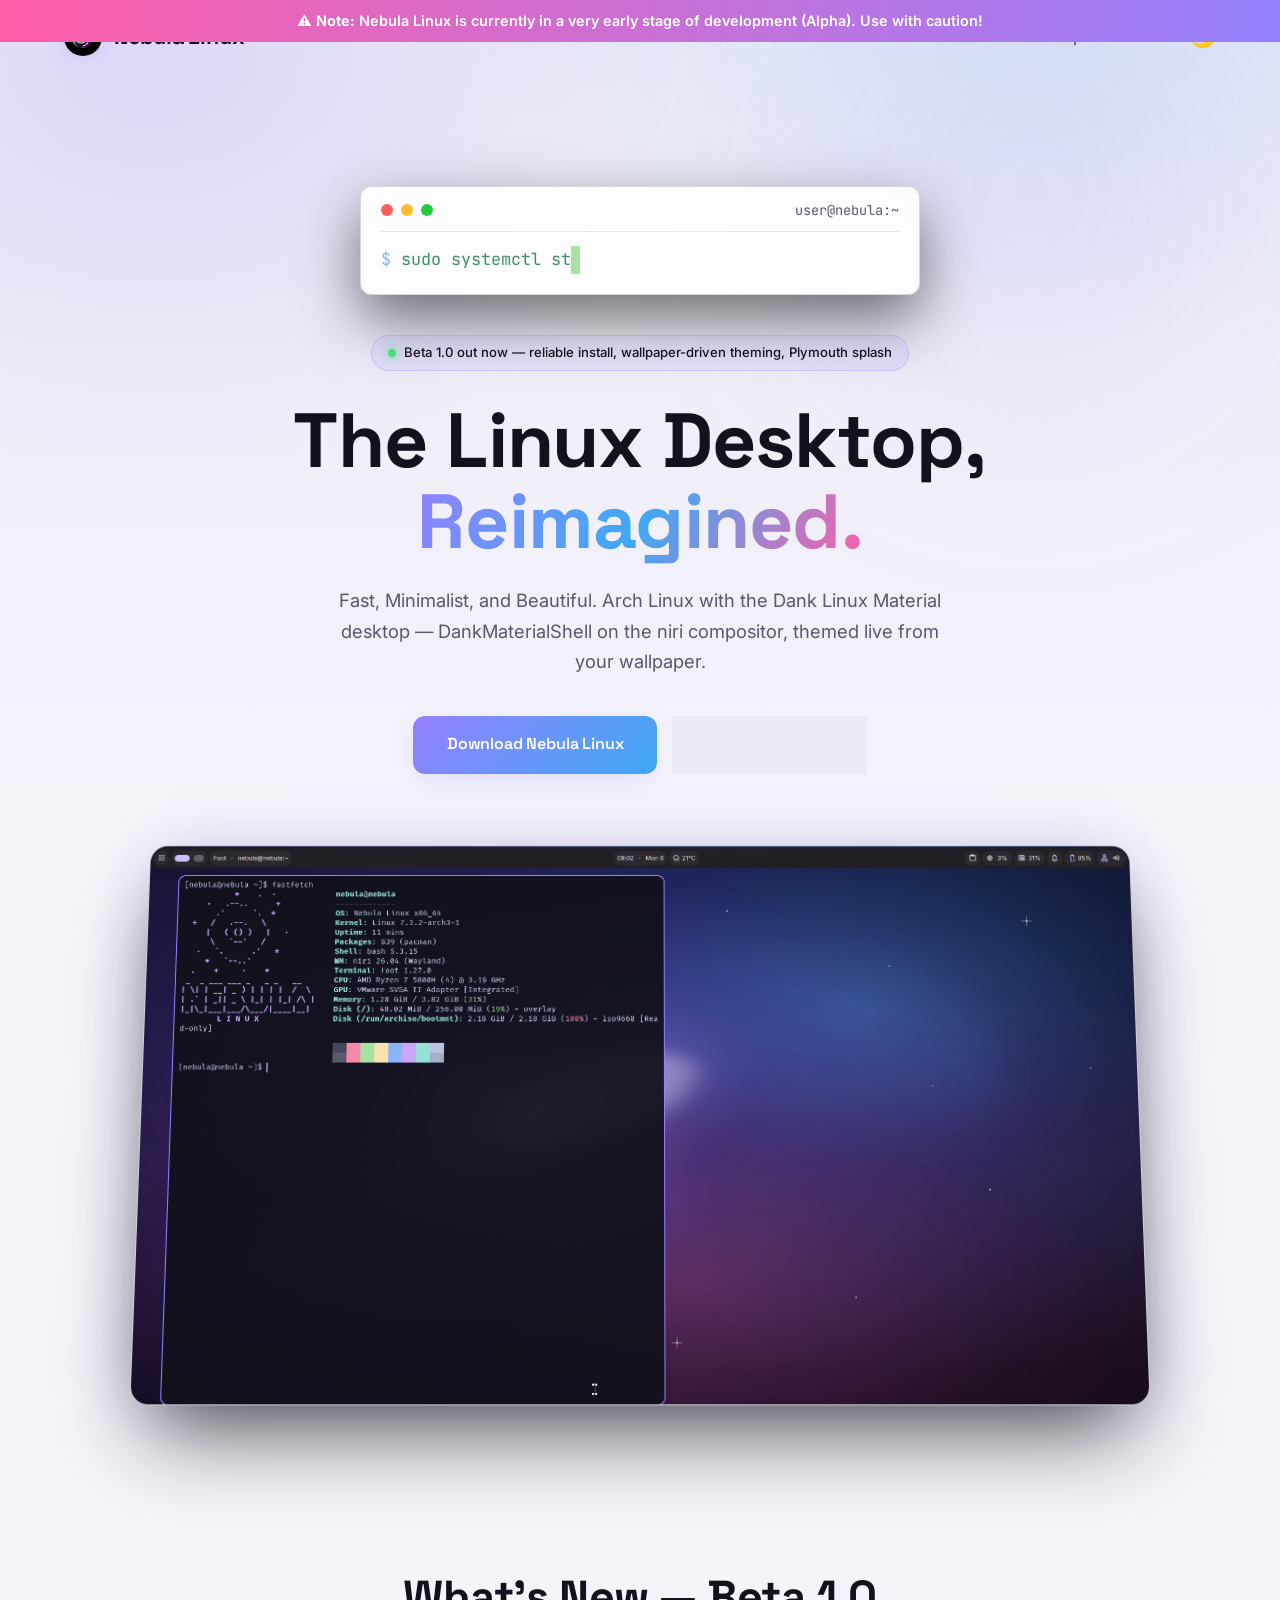
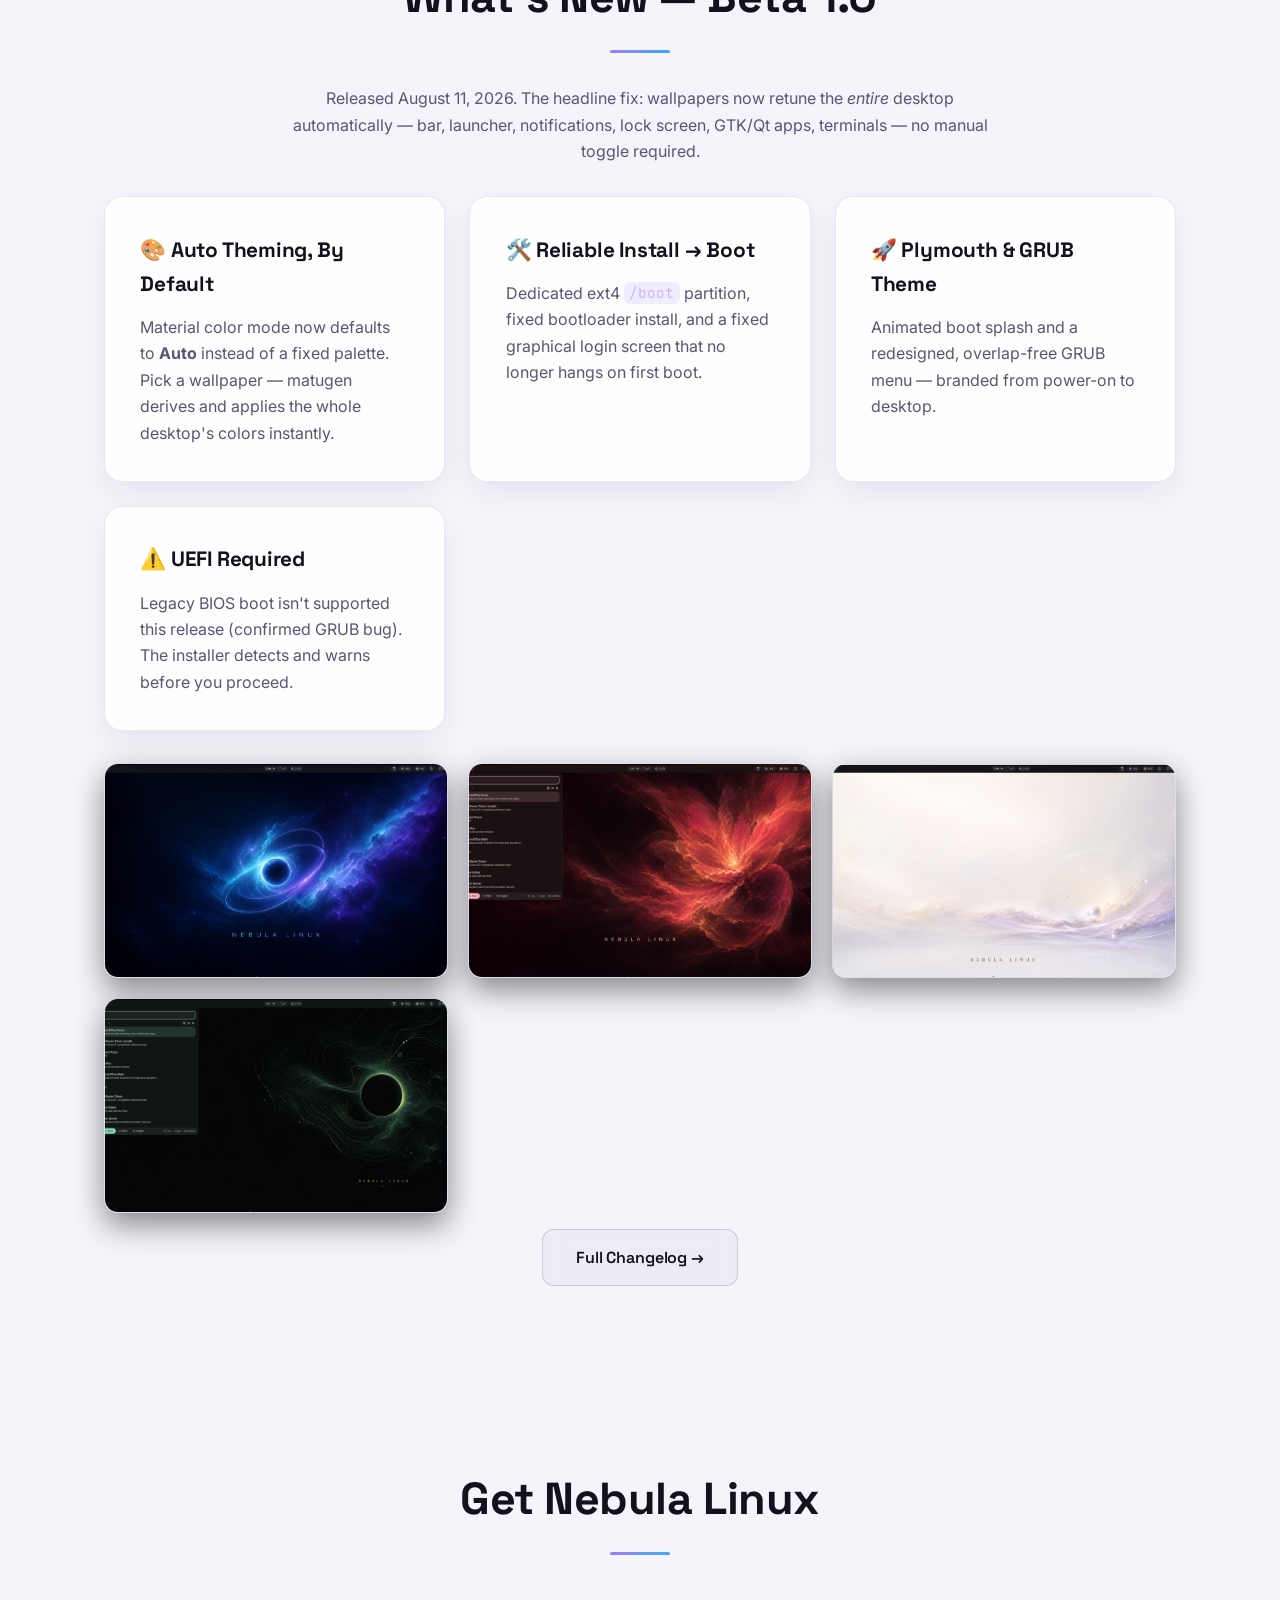
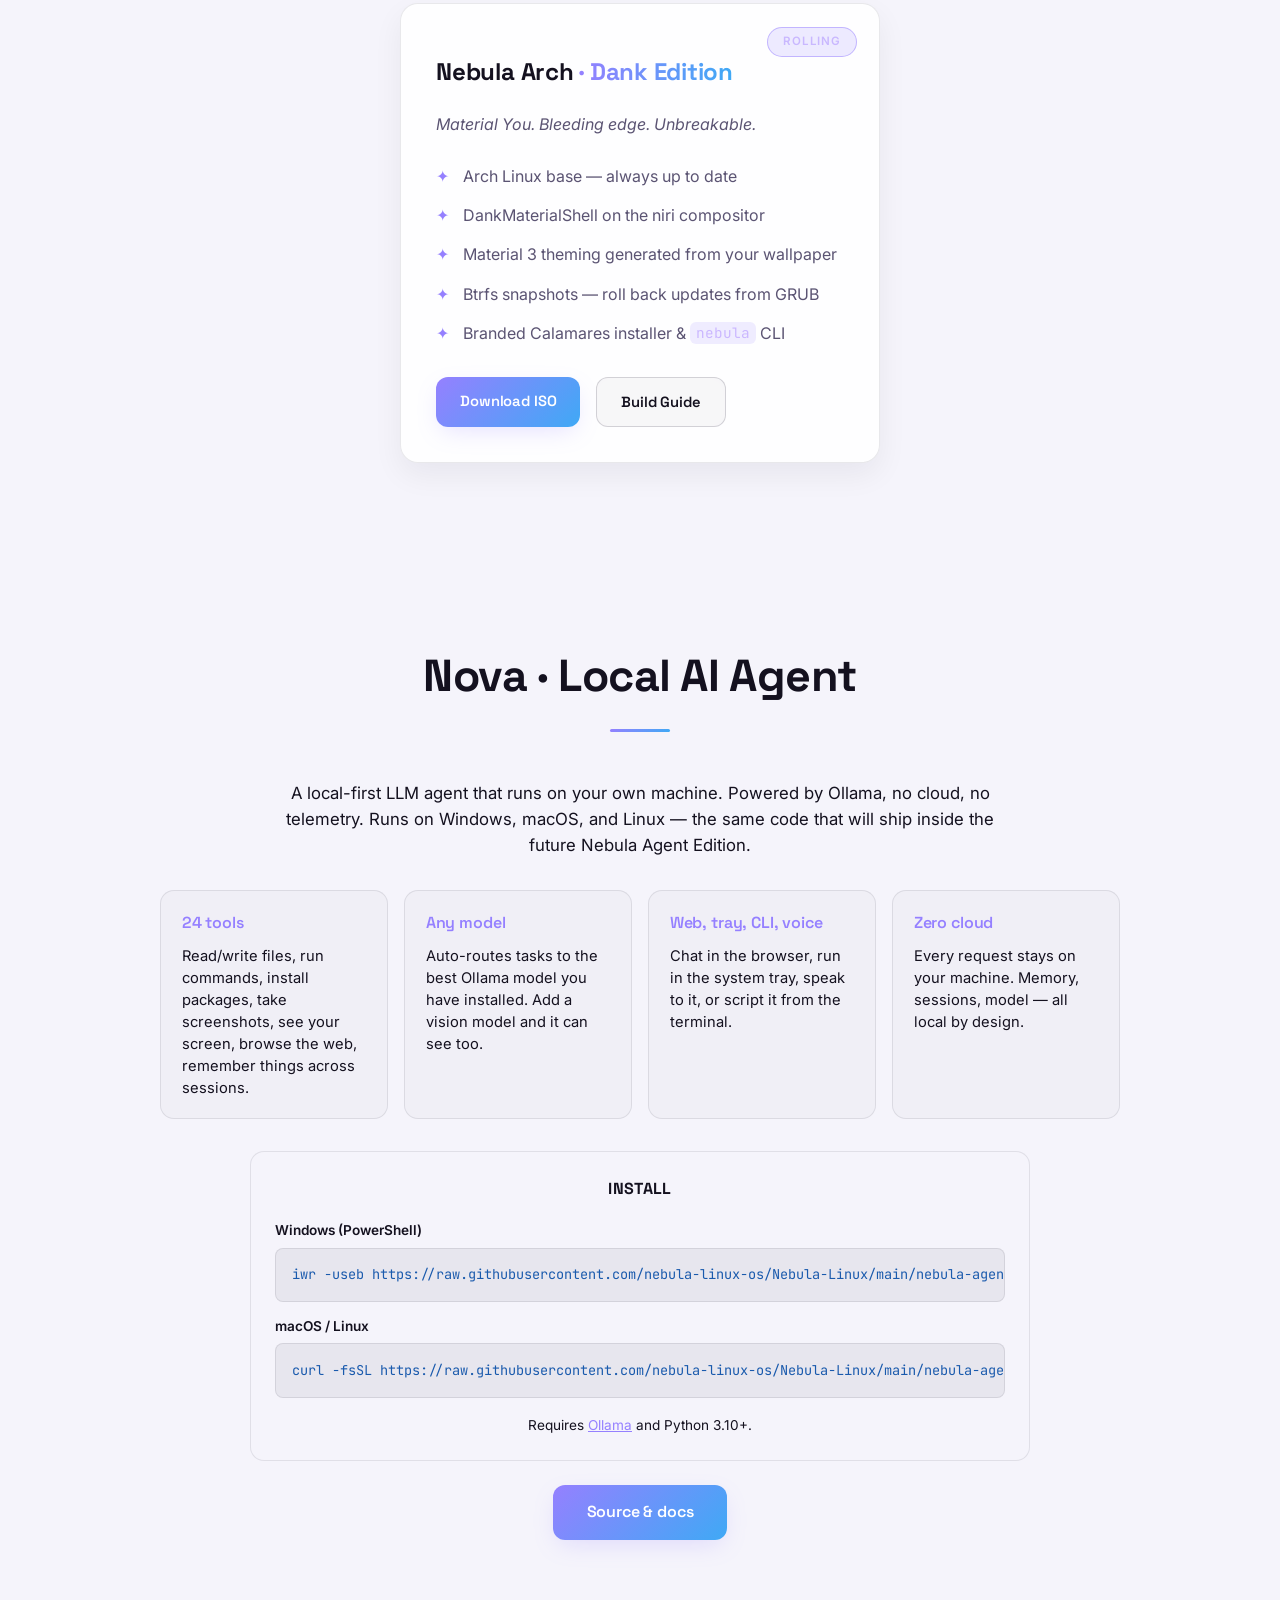
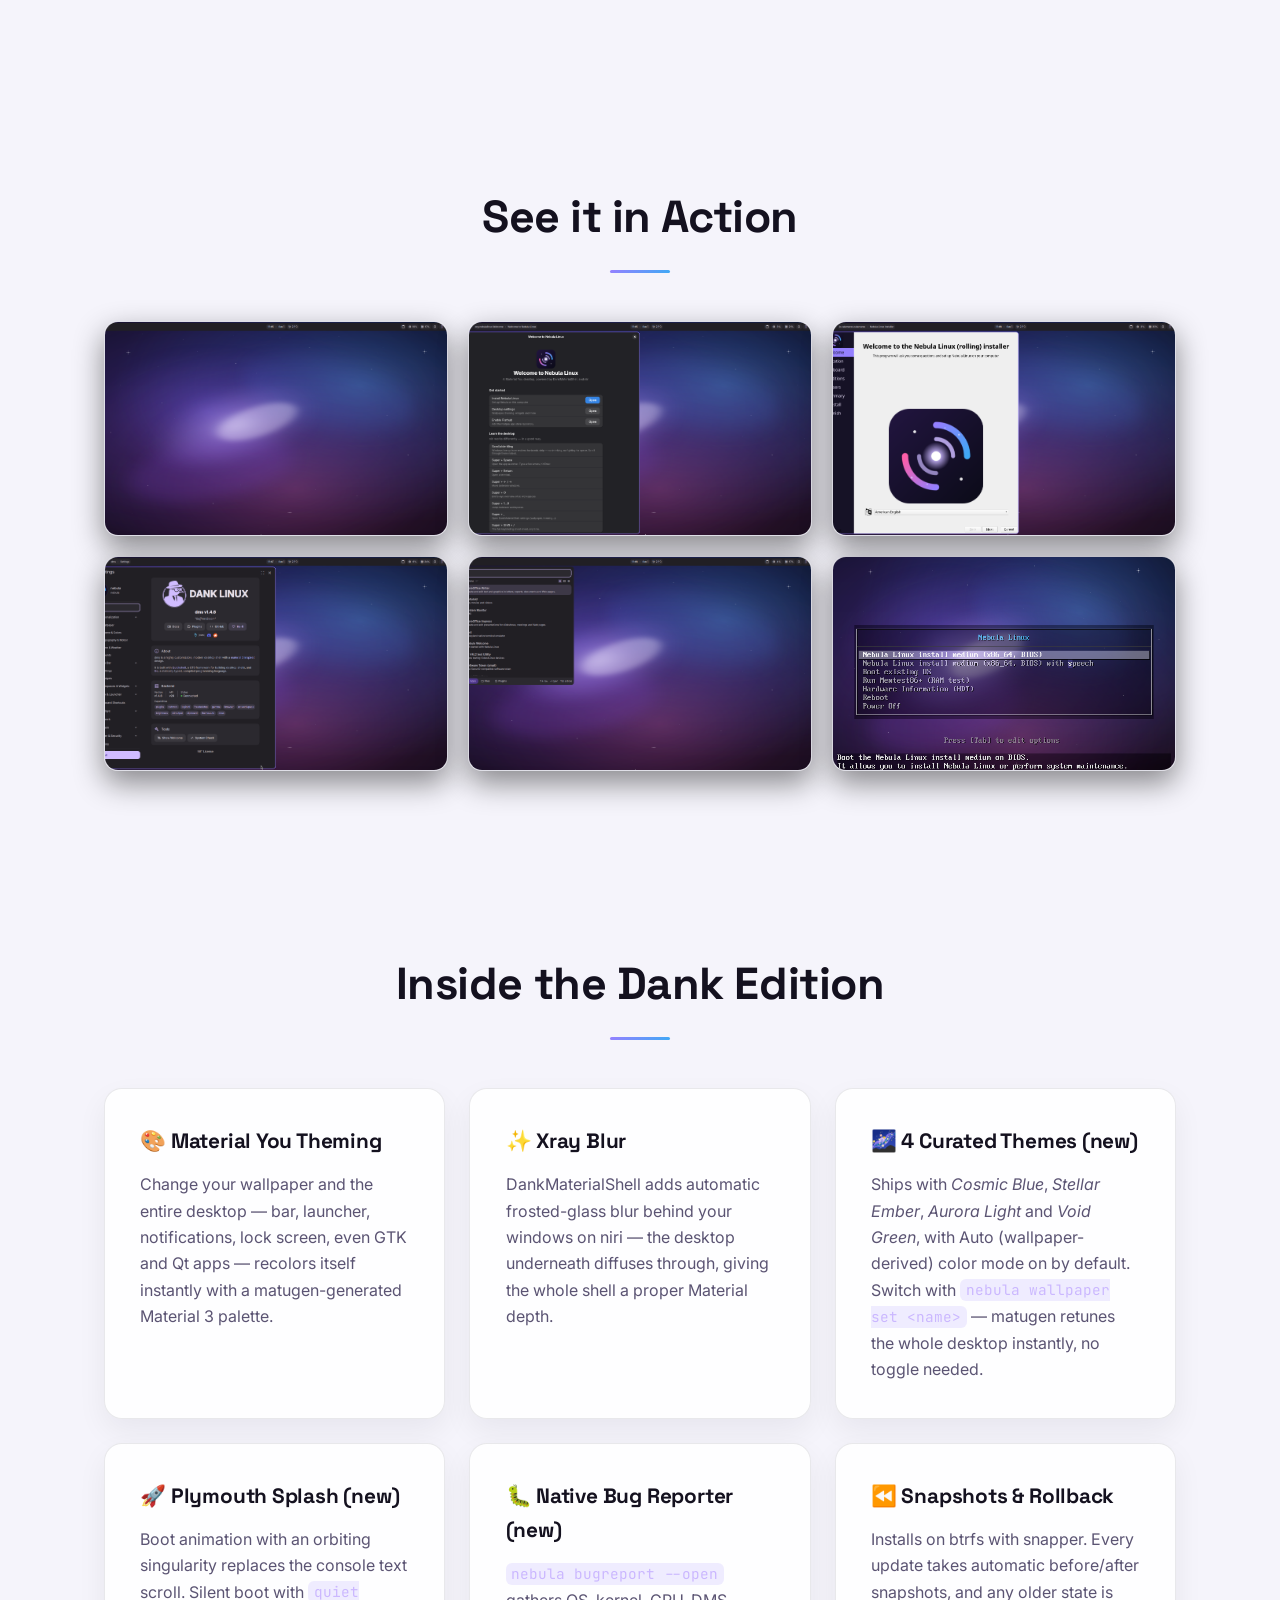
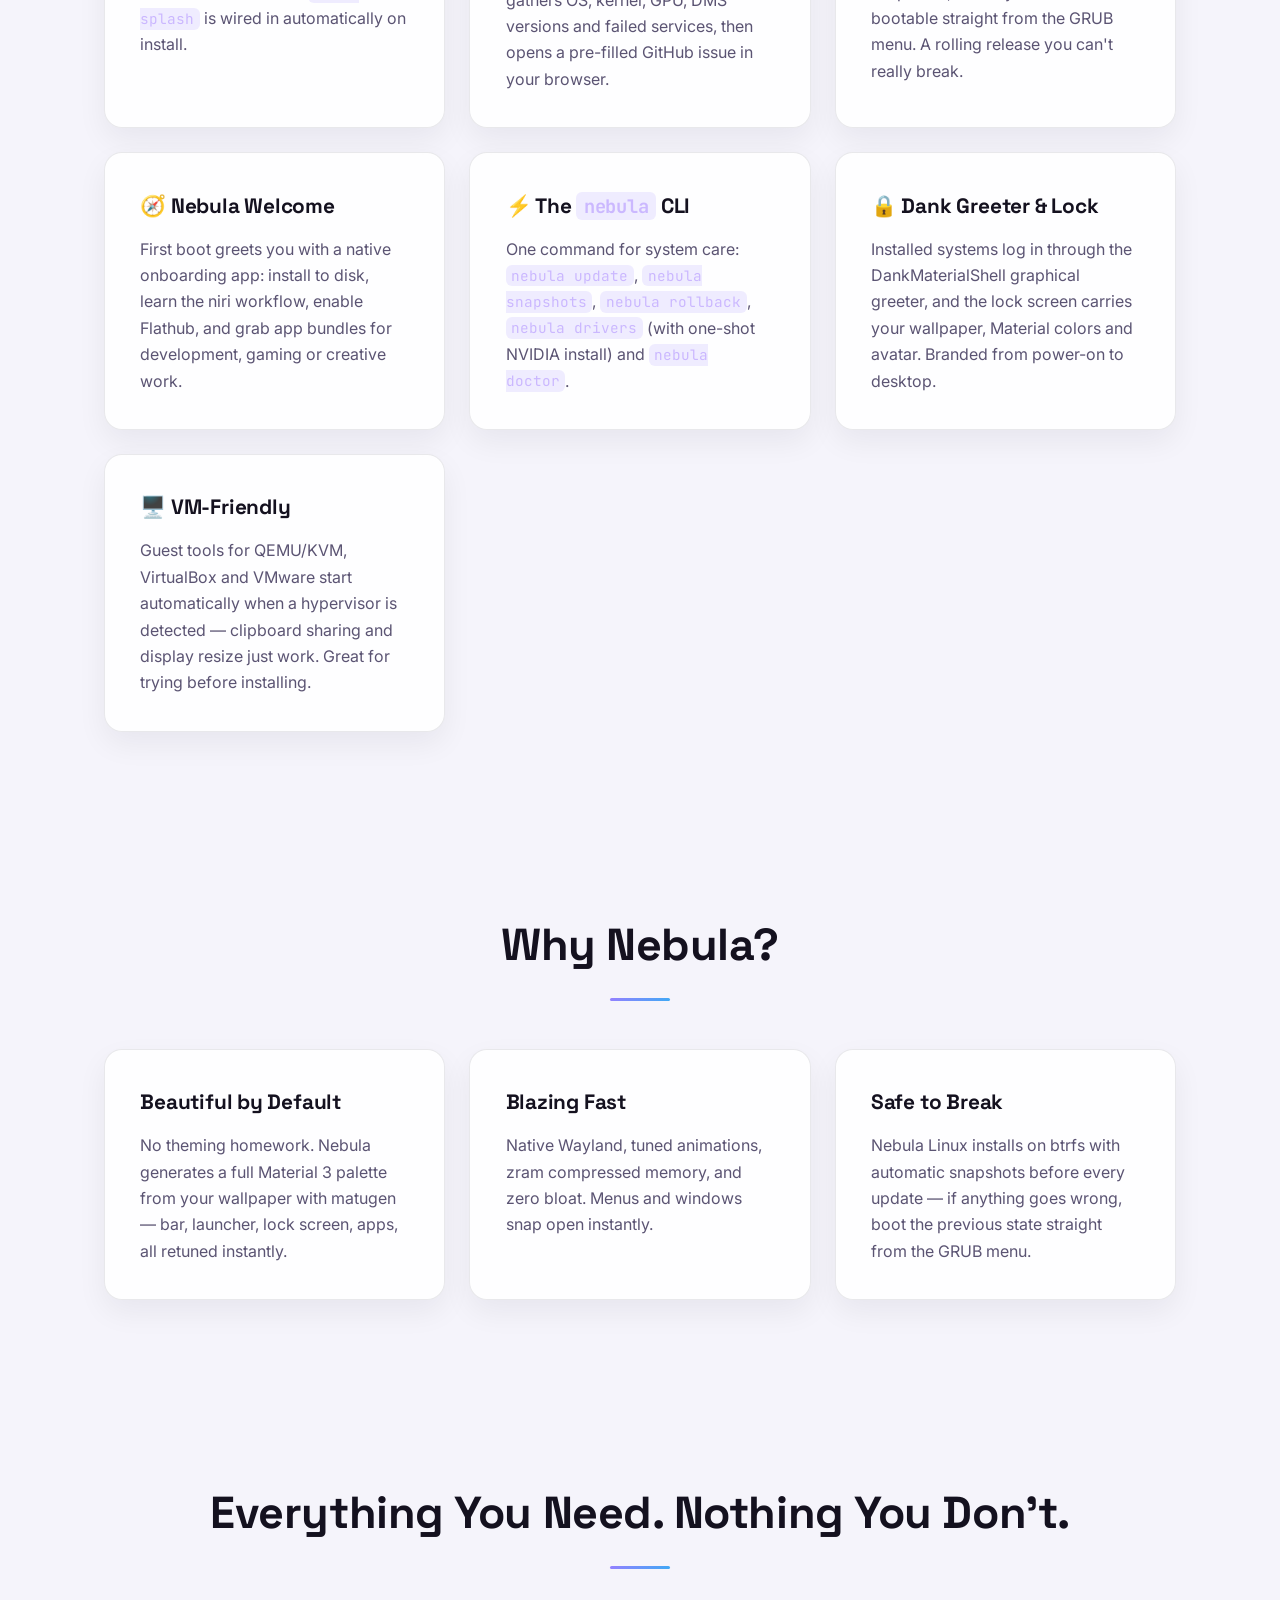
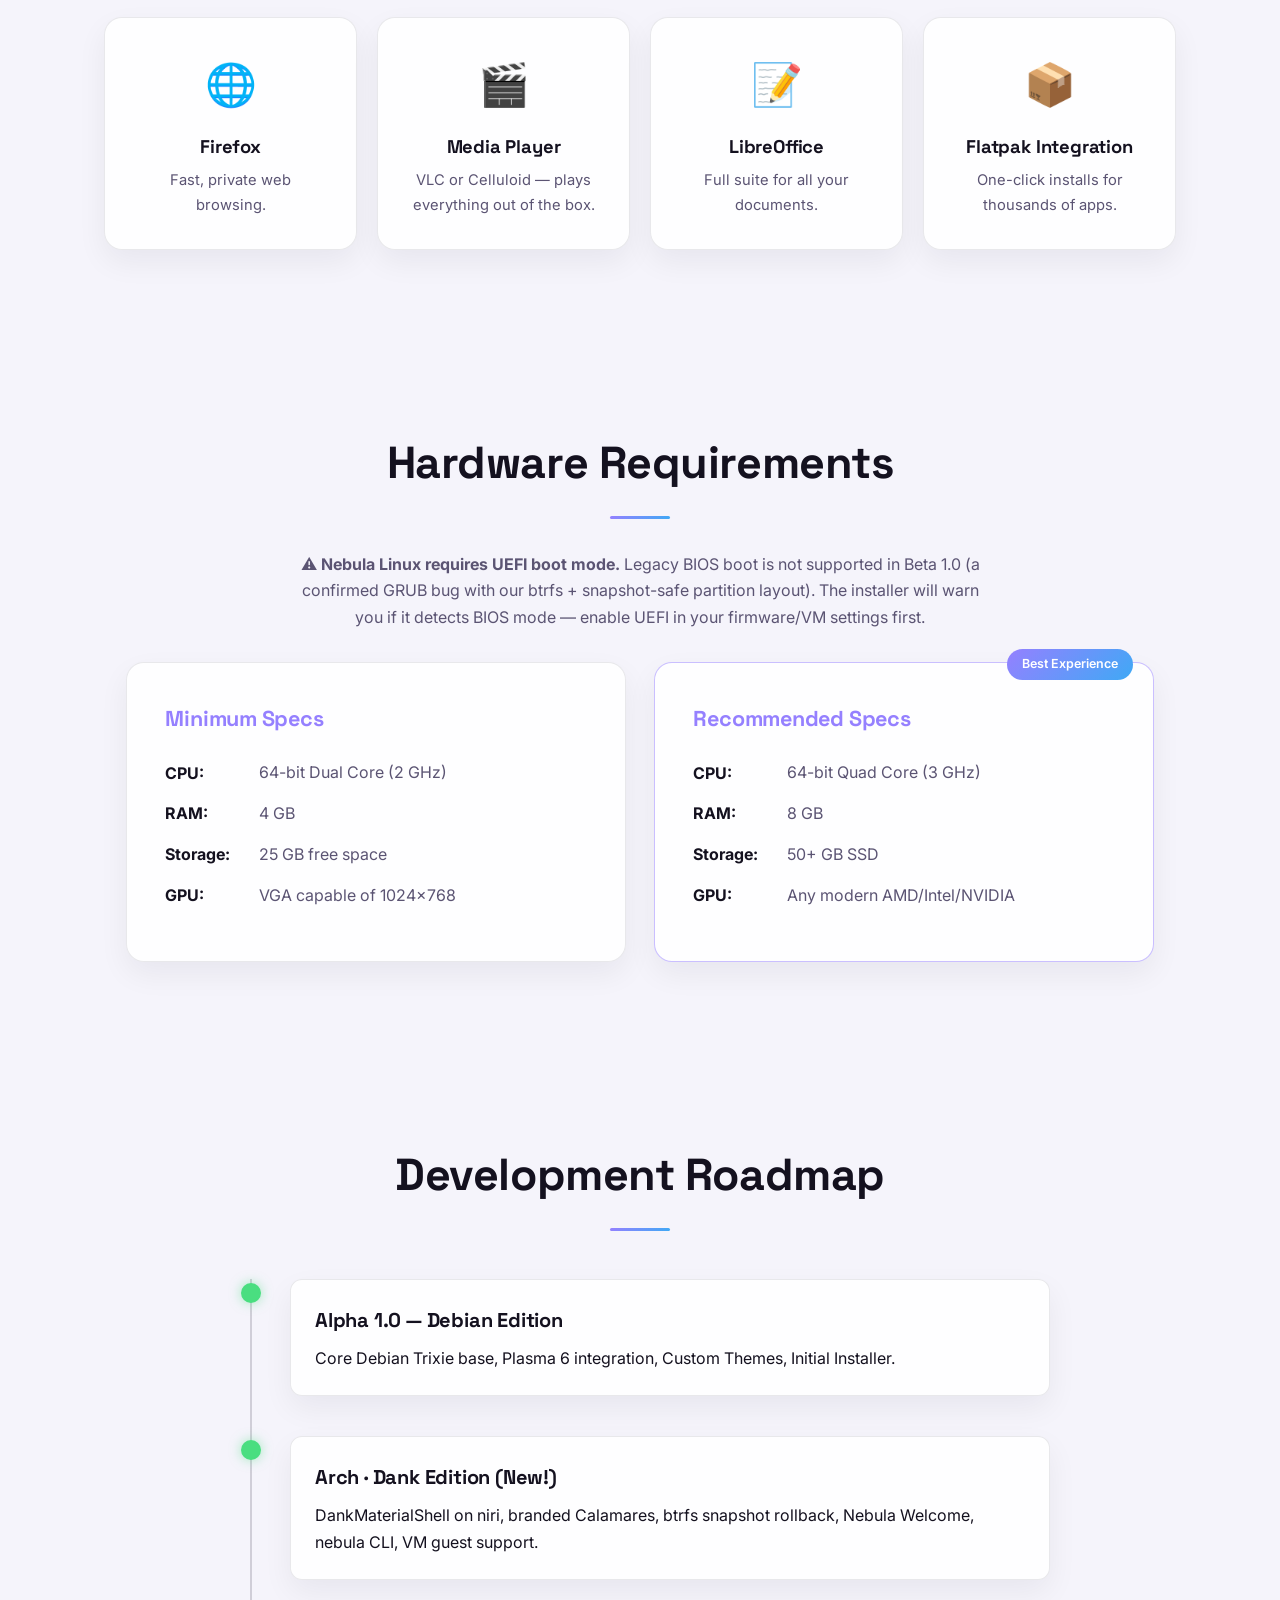
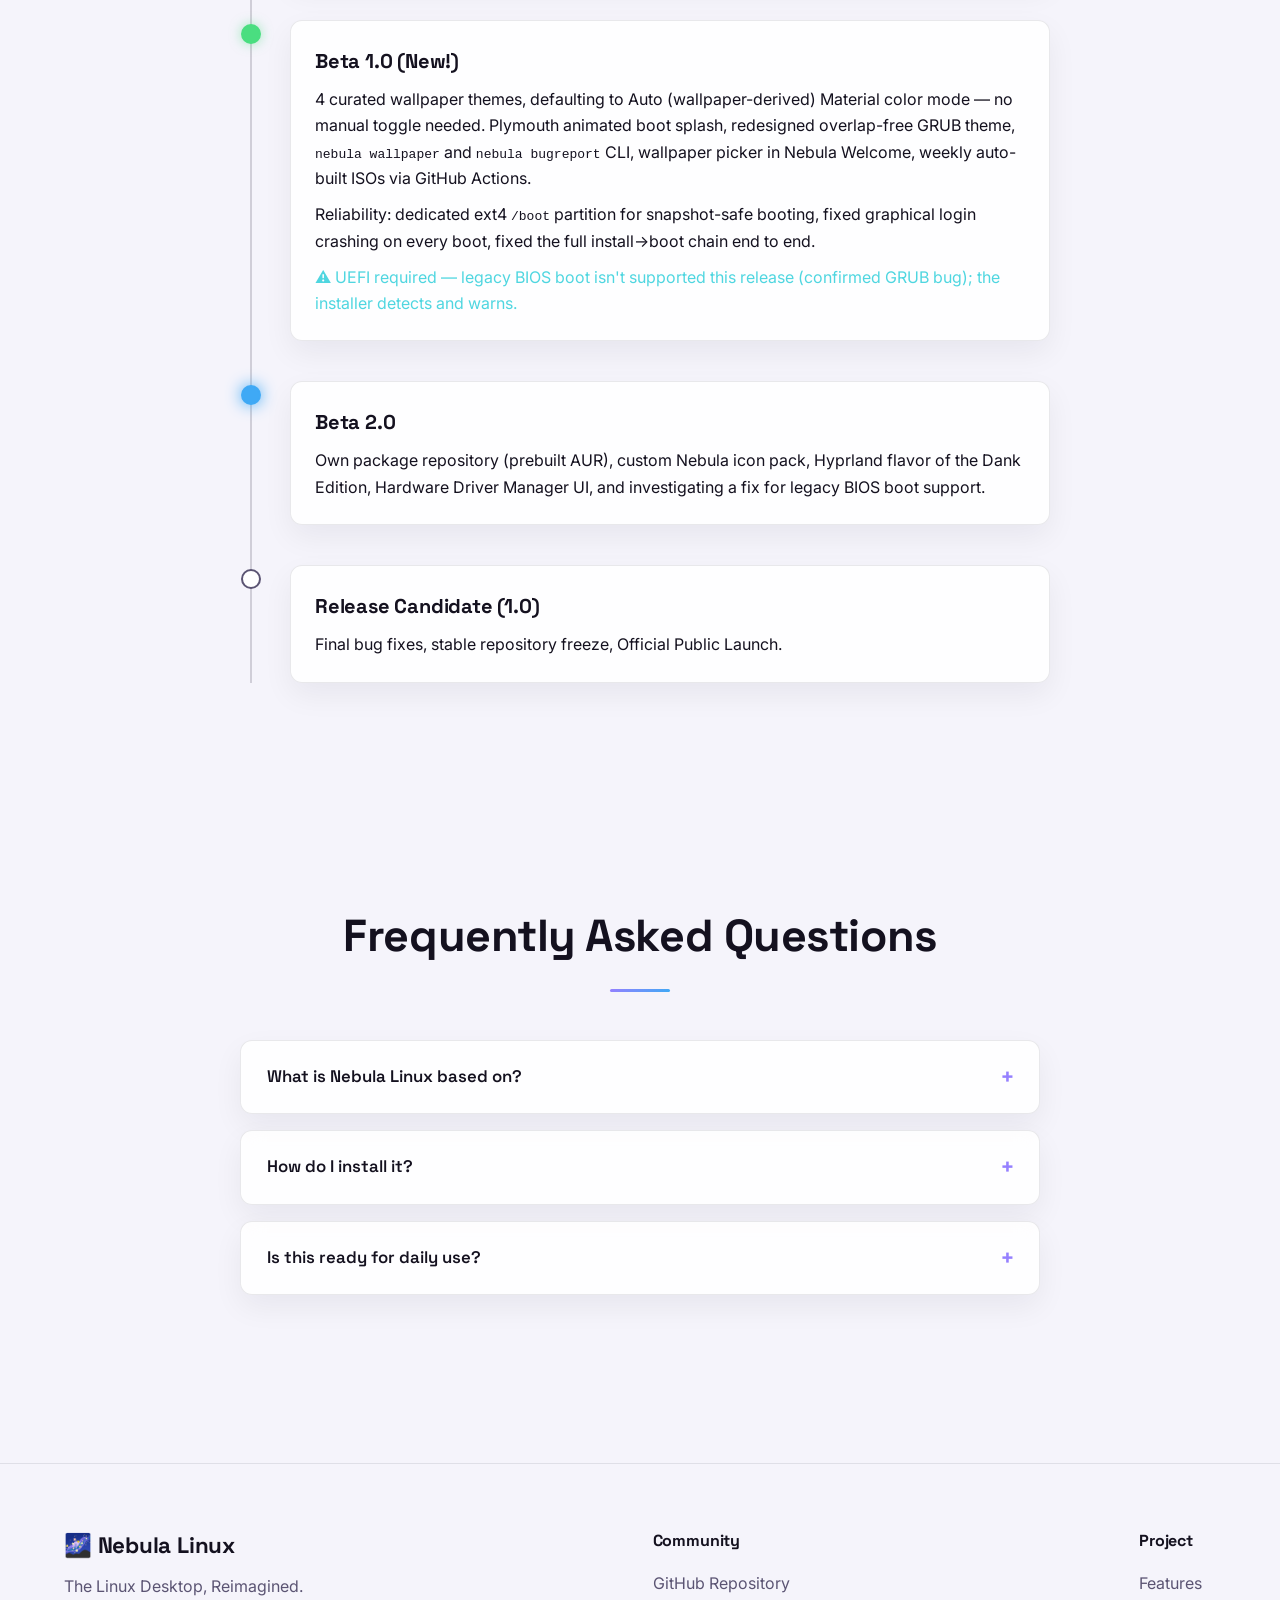
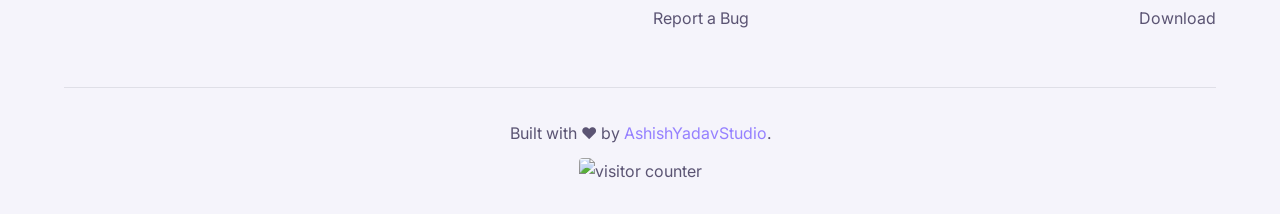
==== docs/index.html @ 406b5580 "Website: add Nova AI section with one-line install commands New #nova section on the homepage betwee" ====
<!DOCTYPE html>
<html lang="en">
<head>
    <meta charset="UTF-8">
    <meta name="viewport" content="width=device-width, initial-scale=1.0">
    <!-- Google tag (gtag.js) -->
    <script async src="https://www.googletagmanager.com/gtag/js?id=G-D0PYKB84EZ"></script>
    <script>
      window.dataLayer = window.dataLayer || [];
      function gtag(){dataLayer.push(arguments);}
      gtag('js', new Date());
      gtag('config', 'G-D0PYKB84EZ');
    </script>
    <title>Nebula Linux</title>
    <meta name="description" content="Fast, Minimalist, and Beautiful. An Arch Linux distribution with the Dank Linux desktop — DankMaterialShell on the niri compositor, Material You theming generated from your wallpaper.">
    <link rel="stylesheet" href="style.css">
    <link rel="preconnect" href="https://fonts.googleapis.com">
    <link rel="preconnect" href="https://fonts.gstatic.com" crossorigin>
    <link href="https://fonts.googleapis.com/css2?family=Space+Grotesk:wght@400;500;600;700&family=Inter:wght@300;400;500;600&family=JetBrains+Mono:wght@400;600&family=Outfit:wght@300;400;600;800&display=swap" rel="stylesheet">
    <script src="script.js" defer></script>
</head>
<body class="light-mode">
    <div class="alpha-warning">
        ⚠️ <strong>Note:</strong> Nebula Linux is currently in a very early stage of development (Alpha). Use with caution!
    </div>
    <div class="background-wrapper">
        <div class="gradient-sphere"></div>
    </div>

    <nav>
        <div class="logo">
            <img src="assets/splash.png" alt="Nebula Logo" id="nav-logo">
            <span>Nebula Linux</span>
        </div>
        <div class="links">
            <a href="#download">Download</a>
            <a href="#nova">Nova AI</a>
            <a href="#features">Features</a>
            <a href="docs.html">Docs</a>
            <a href="roadmap.html">Roadmap</a>
            <a href="https://github.com/nebula-linux-os/Nebula-Linux" target="_blank">GitHub</a>
            <button id="theme-toggle" class="theme-btn">☀️</button>
        </div>
    </nav>

    <header>
        <div class="hero-content">
            <div class="terminal-container fade-in-up">
                <div class="terminal-header">
                    <span class="dot red"></span>
                    <span class="dot yellow"></span>
                    <span class="dot green"></span>
                    <span class="terminal-title">user@nebula:~</span>
                </div>
                <div class="terminal-body">
                    <span class="prompt">$ </span><span class="typed-text"></span><span class="cursor">&nbsp;</span>
                </div>
            </div>
            <div class="hero-badge fade-in-up"><span class="dot-live"></span> Beta 1.0 out now — reliable install, wallpaper-driven theming, Plymouth splash</div>
            <h1 class="fade-in-up delay-1">The Linux Desktop,<br><span class="gradient-text">Reimagined.</span></h1>
            <p class="fade-in-up delay-1">Fast, Minimalist, and Beautiful. Arch Linux with the Dank Linux Material desktop — DankMaterialShell on the niri compositor, themed live from your wallpaper.</p>
            <div class="cta-buttons fade-in-up delay-2">
                <a href="#download" class="btn-primary" id="download-btn">Download Nebula Linux</a>
                <a href="#features" class="btn-secondary">Explore Features</a>
            </div>
        </div>
        <div class="hero-image fade-in-up delay-3">
            <img src="assets/arch-fastfetch.png" alt="Nebula Linux — fastfetch showing the Arch base on the niri compositor" class="glass-img">
        </div>
    </header>

    <section id="whats-new" class="features-section">
        <h2 class="section-title">What's New — Beta 1.0</h2>
        <p style="text-align:center; max-width: 720px; margin: -1rem auto 2rem; color: var(--text-secondary);">
            Released August 11, 2026. The headline fix: wallpapers now retune the
            <em>entire</em> desktop automatically — bar, launcher, notifications, lock
            screen, GTK/Qt apps, terminals — no manual toggle required.
        </p>
        <div class="grid">
            <div class="card hover-effect">
                <h3>🎨 Auto Theming, By Default</h3>
                <p>Material color mode now defaults to <strong>Auto</strong> instead of a fixed palette. Pick a wallpaper — matugen derives and applies the whole desktop's colors instantly.</p>
            </div>
            <div class="card hover-effect">
                <h3>🛠️ Reliable Install → Boot</h3>
                <p>Dedicated ext4 <code>/boot</code> partition, fixed bootloader install, and a fixed graphical login screen that no longer hangs on first boot.</p>
            </div>
            <div class="card hover-effect">
                <h3>🚀 Plymouth &amp; GRUB Theme</h3>
                <p>Animated boot splash and a redesigned, overlap-free GRUB menu — branded from power-on to desktop.</p>
            </div>
            <div class="card hover-effect">
                <h3>⚠️ UEFI Required</h3>
                <p>Legacy BIOS boot isn't supported this release (confirmed GRUB bug). The installer detects and warns before you proceed.</p>
            </div>
        </div>
        <div class="gallery-grid" style="margin-top: 2rem;">
            <img src="assets/theme-cosmic-blue.png" alt="Nebula Linux desktop themed with Cosmic Blue wallpaper — deep blue Material colors throughout the bar and UI" class="gallery-img">
            <img src="assets/theme-stellar-ember.png" alt="Nebula Linux desktop themed with Stellar Ember wallpaper — warm red/pink Material colors, app launcher open" class="gallery-img">
            <img src="assets/theme-aurora-light.png" alt="Nebula Linux desktop themed with Aurora Light wallpaper — light Material color scheme" class="gallery-img">
            <img src="assets/theme-void-green.png" alt="Nebula Linux desktop themed with Void Green wallpaper — green Material colors, app launcher open" class="gallery-img">
        </div>
        <p style="text-align:center; margin-top: 1rem;">
            <a href="roadmap.html" class="btn-secondary">Full Changelog →</a>
        </p>
    </section>

    <section id="download" class="features-section">
        <h2 class="section-title">Get Nebula Linux</h2>
        <div class="editions-grid" style="max-width: 480px;">
            <div class="card hover-effect edition-card">
                <span class="edition-badge badge-rolling">Rolling</span>
                <h3>Nebula Arch <span class="dank-accent">· Dank Edition</span></h3>
                <p class="edition-tagline">Material You. Bleeding edge. Unbreakable.</p>
                <ul class="edition-list">
                    <li>Arch Linux base — always up to date</li>
                    <li>DankMaterialShell on the niri compositor</li>
                    <li>Material 3 theming generated from your wallpaper</li>
                    <li>Btrfs snapshots — roll back updates from GRUB</li>
                    <li>Branded Calamares installer &amp; <code>nebula</code> CLI</li>
                </ul>
                <div class="cta-buttons">
                    <a href="https://sourceforge.net/projects/nebula-linux-arch-edition-niri/files/nebula-linux-2026.08.11-x86_64.iso/download" class="btn-primary" target="_blank">Download ISO</a>
                    <a href="https://github.com/nebula-linux-os/Nebula-Linux/tree/main#building-the-iso" class="btn-secondary" target="_blank">Build Guide</a>
                </div>
            </div>
        </div>
    </section>

    <section id="nova" class="features-section">
        <h2 class="section-title">Nova · Local AI Agent</h2>
        <p class="section-lead">A local-first LLM agent that runs on your own machine. Powered by Ollama, no cloud, no telemetry. Runs on Windows, macOS, and Linux — the same code that will ship inside the future Nebula Agent Edition.</p>
        <div class="nova-grid">
            <div class="nova-feature">
                <h4>24 tools</h4>
                <p>Read/write files, run commands, install packages, take screenshots, see your screen, browse the web, remember things across sessions.</p>
            </div>
            <div class="nova-feature">
                <h4>Any model</h4>
                <p>Auto-routes tasks to the best Ollama model you have installed. Add a vision model and it can see too.</p>
            </div>
            <div class="nova-feature">
                <h4>Web, tray, CLI, voice</h4>
                <p>Chat in the browser, run in the system tray, speak to it, or script it from the terminal.</p>
            </div>
            <div class="nova-feature">
                <h4>Zero cloud</h4>
                <p>Every request stays on your machine. Memory, sessions, model — all local by design.</p>
            </div>
        </div>
        <div class="install-block">
            <h4>Install</h4>
            <p class="install-label">Windows (PowerShell)</p>
            <pre class="install-cmd"><code>iwr -useb https://raw.githubusercontent.com/nebula-linux-os/Nebula-Linux/main/nebula-agent/install.ps1 | iex</code></pre>
            <p class="install-label">macOS / Linux</p>
            <pre class="install-cmd"><code>curl -fsSL https://raw.githubusercontent.com/nebula-linux-os/Nebula-Linux/main/nebula-agent/install.sh | sh</code></pre>
            <p class="install-note">Requires <a href="https://ollama.com/download" target="_blank">Ollama</a> and Python 3.10+.</p>
        </div>
        <div class="cta-buttons" style="justify-content: center; margin-top: 24px;">
            <a href="https://github.com/nebula-linux-os/Nebula-Linux/tree/main/nebula-agent" class="btn-primary" target="_blank">Source &amp; docs</a>
        </div>
    </section>

    <section id="gallery-arch" class="features-section">
        <h2 class="section-title">See it in Action</h2>
        <div class="gallery-grid">
            <img src="assets/arch-desktop.png" alt="Nebula Arch desktop with DankMaterialShell" class="gallery-img">
            <img src="assets/arch-welcome.png" alt="Nebula Welcome onboarding app" class="gallery-img">
            <img src="assets/arch-installer.png" alt="Branded Calamares installer" class="gallery-img">
            <img src="assets/arch-settings.png" alt="DankMaterialShell settings" class="gallery-img">
            <img src="assets/arch-desktop-1.png" alt="Apps on the scrollable-tiling desktop" class="gallery-img">
            <img src="assets/arch-boot.png" alt="Nebula boot menu" class="gallery-img">
        </div>
    </section>

    <section id="dank-features" class="features-section">
        <h2 class="section-title">Inside the Dank Edition</h2>
        <div class="grid">
            <div class="card hover-effect">
                <h3>🎨 Material You Theming</h3>
                <p>Change your wallpaper and the entire desktop — bar, launcher, notifications, lock screen, even GTK and Qt apps — recolors itself instantly with a matugen-generated Material 3 palette.</p>
            </div>
            <div class="card hover-effect">
                <h3>✨ Xray Blur</h3>
                <p>DankMaterialShell adds automatic frosted-glass blur behind your windows on niri — the desktop underneath diffuses through, giving the whole shell a proper Material depth.</p>
            </div>
            <div class="card hover-effect">
                <h3>🌌 4 Curated Themes (new)</h3>
                <p>Ships with <em>Cosmic Blue</em>, <em>Stellar Ember</em>, <em>Aurora Light</em> and <em>Void Green</em>, with Auto (wallpaper-derived) color mode on by default. Switch with <code>nebula wallpaper set &lt;name&gt;</code> — matugen retunes the whole desktop instantly, no toggle needed.</p>
            </div>
            <div class="card hover-effect">
                <h3>🚀 Plymouth Splash (new)</h3>
                <p>Boot animation with an orbiting singularity replaces the console text scroll. Silent boot with <code>quiet splash</code> is wired in automatically on install.</p>
            </div>
            <div class="card hover-effect">
                <h3>🐛 Native Bug Reporter (new)</h3>
                <p><code>nebula bugreport --open</code> gathers OS, kernel, GPU, DMS versions and failed services, then opens a pre-filled GitHub issue in your browser.</p>
            </div>
            <div class="card hover-effect">
                <h3>⏪ Snapshots &amp; Rollback</h3>
                <p>Installs on btrfs with snapper. Every update takes automatic before/after snapshots, and any older state is bootable straight from the GRUB menu. A rolling release you can't really break.</p>
            </div>
            <div class="card hover-effect">
                <h3>🧭 Nebula Welcome</h3>
                <p>First boot greets you with a native onboarding app: install to disk, learn the niri workflow, enable Flathub, and grab app bundles for development, gaming or creative work.</p>
            </div>
            <div class="card hover-effect">
                <h3>⚡ The <code>nebula</code> CLI</h3>
                <p>One command for system care: <code>nebula update</code>, <code>nebula snapshots</code>, <code>nebula rollback</code>, <code>nebula drivers</code> (with one-shot NVIDIA install) and <code>nebula doctor</code>.</p>
            </div>
            <div class="card hover-effect">
                <h3>🔒 Dank Greeter &amp; Lock</h3>
                <p>Installed systems log in through the DankMaterialShell graphical greeter, and the lock screen carries your wallpaper, Material colors and avatar. Branded from power-on to desktop.</p>
            </div>
            <div class="card hover-effect">
                <h3>🖥️ VM-Friendly</h3>
                <p>Guest tools for QEMU/KVM, VirtualBox and VMware start automatically when a hypervisor is detected — clipboard sharing and display resize just work. Great for trying before installing.</p>
            </div>
        </div>
    </section>

    <section id="features" class="features-section">
        <h2 class="section-title">Why Nebula?</h2>
        <div class="grid">
            <div class="card hover-effect">
                <h3>Beautiful by Default</h3>
                <p>No theming homework. Nebula generates a full Material 3 palette from your wallpaper with matugen — bar, launcher, lock screen, apps, all retuned instantly.</p>
            </div>
            <div class="card hover-effect">
                <h3>Blazing Fast</h3>
                <p>Native Wayland, tuned animations, zram compressed memory, and zero bloat. Menus and windows snap open instantly.</p>
            </div>
            <div class="card hover-effect">
                <h3>Safe to Break</h3>
                <p>Nebula Linux installs on btrfs with automatic snapshots before every update — if anything goes wrong, boot the previous state straight from the GRUB menu.</p>
            </div>
        </div>
    </section>

    <section id="software" class="features-section">
        <h2 class="section-title">Everything You Need. Nothing You Don't.</h2>
        <div class="software-grid">
            <div class="software-item">
                <span class="icon">🌐</span>
                <h4>Firefox</h4>
                <p>Fast, private web browsing.</p>
            </div>
            <div class="software-item">
                <span class="icon">🎬</span>
                <h4>Media Player</h4>
                <p>VLC or Celluloid — plays everything out of the box.</p>
            </div>
            <div class="software-item">
                <span class="icon">📝</span>
                <h4>LibreOffice</h4>
                <p>Full suite for all your documents.</p>
            </div>
            <div class="software-item">
                <span class="icon">📦</span>
                <h4>Flatpak Integration</h4>
                <p>One-click installs for thousands of apps.</p>
            </div>
        </div>
    </section>

    <section id="hardware" class="features-section">
        <h2 class="section-title">Hardware Requirements</h2>
        <p style="text-align:center; max-width: 700px; margin: -1rem auto 2rem; color: var(--text-secondary);">
            ⚠️ <strong>Nebula Linux requires UEFI boot mode.</strong> Legacy BIOS boot is not
            supported in Beta 1.0 (a confirmed GRUB bug with our btrfs + snapshot-safe partition
            layout). The installer will warn you if it detects BIOS mode — enable UEFI in your
            firmware/VM settings first.
        </p>
        <div class="hardware-container">
            <div class="hw-box">
                <h3>Minimum Specs</h3>
                <ul>
                    <li><strong>CPU:</strong> 64-bit Dual Core (2 GHz)</li>
                    <li><strong>RAM:</strong> 4 GB</li>
                    <li><strong>Storage:</strong> 25 GB free space</li>
                    <li><strong>GPU:</strong> VGA capable of 1024x768</li>
                </ul>
            </div>
            <div class="hw-box recommended">
                <h3>Recommended Specs</h3>
                <ul>
                    <li><strong>CPU:</strong> 64-bit Quad Core (3 GHz)</li>
                    <li><strong>RAM:</strong> 8 GB</li>
                    <li><strong>Storage:</strong> 50+ GB SSD</li>
                    <li><strong>GPU:</strong> Any modern AMD/Intel/NVIDIA</li>
                </ul>
            </div>
        </div>
    </section>

    <section id="roadmap" class="features-section">
        <h2 class="section-title">Development Roadmap</h2>
        <div class="timeline">
            <div class="timeline-item completed">
                <div class="timeline-dot"></div>
                <div class="timeline-content">
                    <h3>Alpha 1.0 — Debian Edition</h3>
                    <p>Core Debian Trixie base, Plasma 6 integration, Custom Themes, Initial Installer.</p>
                </div>
            </div>
            <div class="timeline-item completed">
                <div class="timeline-dot"></div>
                <div class="timeline-content">
                    <h3>Arch · Dank Edition (New!)</h3>
                    <p>DankMaterialShell on niri, branded Calamares, btrfs snapshot rollback, Nebula Welcome, nebula CLI, VM guest support.</p>
                </div>
            </div>
            <div class="timeline-item completed">
                <div class="timeline-dot"></div>
                <div class="timeline-content">
                    <h3>Beta 1.0 (New!)</h3>
                    <p>4 curated wallpaper themes, defaulting to Auto (wallpaper-derived) Material color mode — no manual toggle needed. Plymouth animated boot splash, redesigned overlap-free GRUB theme, <code>nebula wallpaper</code> and <code>nebula bugreport</code> CLI, wallpaper picker in Nebula Welcome, weekly auto-built ISOs via GitHub Actions.</p>
                    <p style="margin-top:0.6rem;">Reliability: dedicated ext4 <code>/boot</code> partition for snapshot-safe booting, fixed graphical login crashing on every boot, fixed the full install→boot chain end to end.</p>
                    <p style="margin-top:0.6rem; color: var(--cyan);">⚠️ UEFI required — legacy BIOS boot isn't supported this release (confirmed GRUB bug); the installer detects and warns.</p>
                </div>
            </div>
            <div class="timeline-item active">
                <div class="timeline-dot"></div>
                <div class="timeline-content">
                    <h3>Beta 2.0</h3>
                    <p>Own package repository (prebuilt AUR), custom Nebula icon pack, Hyprland flavor of the Dank Edition, Hardware Driver Manager UI, and investigating a fix for legacy BIOS boot support.</p>
                </div>
            </div>
            <div class="timeline-item">
                <div class="timeline-dot"></div>
                <div class="timeline-content">
                    <h3>Release Candidate (1.0)</h3>
                    <p>Final bug fixes, stable repository freeze, Official Public Launch.</p>
                </div>
            </div>
        </div>
    </section>

    <section id="faq" class="features-section">
        <h2 class="section-title">Frequently Asked Questions</h2>
        <div class="faq-container">
            <details class="faq-item">
                <summary>What is Nebula Linux based on?</summary>
                <div class="faq-content">Nebula Linux is built on Arch Linux with the Dank Linux desktop — DankMaterialShell running on the niri scrollable-tiling Wayland compositor, with a full Material You theme generated live from your wallpaper.</div>
            </details>
            <details class="faq-item">
                <summary>How do I install it?</summary>
                <div class="faq-content">Download the `.iso` file and use a tool like <strong>Rufus</strong> (Windows) or <strong>BalenaEtcher</strong> (Mac/Linux) to flash it to a USB drive. Boot your computer from the USB drive, and follow the branded Calamares installer. <strong>Nebula Linux requires UEFI boot mode</strong> — enable UEFI in your firmware/VM settings before installing (the installer warns you if it detects legacy BIOS mode).</div>
            </details>
            <details class="faq-item">
                <summary>Is this ready for daily use?</summary>
                <div class="faq-content">Nebula Linux is currently in an <strong>Alpha</strong> stage of development. While it is fully functional and incredibly fast, you may encounter bugs. We recommend testing it in a Virtual Machine (like VirtualBox) or on a secondary computer first.</div>
            </details>
        </div>
    </section>

    <footer>
        <div class="footer-content">
            <div class="footer-brand">
                <h3>🌌 Nebula Linux</h3>
                <p>The Linux Desktop, Reimagined.</p>
            </div>
            <div class="footer-links">
                <h4>Community</h4>
                <a href="https://github.com/nebula-linux-os/Nebula-Linux" target="_blank">GitHub Repository</a>
                <a href="https://github.com/nebula-linux-os/Nebula-Linux/issues" target="_blank">Report a Bug</a>
            </div>
            <div class="footer-links">
                <h4>Project</h4>
                <a href="#features">Features</a>
                <a href="#download">Download</a>
            </div>
        </div>
        <div class="footer-bottom">
            <p>Built with ❤️ by <a href="https://github.com/AshishYadavStudio" target="_blank">AshishYadavStudio</a>.</p>
            <p style="margin-top: 0.6rem;"><img src="https://hits.sh/nebula-linux-os.github.io/Nebula-Linux.svg?style=flat-square&label=visitors&color=9580ff&labelColor=07060f" alt="visitor counter" style="vertical-align: middle; border-radius: 4px;"></p>
        </div>
    </footer>

    <!-- Lightbox: click any gallery screenshot to enlarge -->
    <div class="lightbox" id="lightbox" aria-hidden="true">
        <button class="lightbox-close" id="lightbox-close" aria-label="Close">&times;</button>
        <button class="lightbox-nav lightbox-prev" id="lightbox-prev" aria-label="Previous">&#8249;</button>
        <img src="" alt="" id="lightbox-img">
        <button class="lightbox-nav lightbox-next" id="lightbox-next" aria-label="Next">&#8250;</button>
        <div class="lightbox-caption" id="lightbox-caption"></div>
    </div>
</body>
</html>
---- docs/style.css ----
/* ============================================================
   Nebula Linux — website theme
   Palette derived from the distro logo gradient (violet→blue→pink)
   ============================================================ */
:root {
    --bg: #07060f;
    --bg-2: #0d0b1a;
    --surface: rgba(24, 20, 42, 0.55);
    --surface-solid: #14111f;
    --border: rgba(255, 255, 255, 0.08);
    --border-strong: rgba(255, 255, 255, 0.16);

    --text-primary: #f2eeff;
    --text-secondary: #a89fc9;

    --violet: #9580ff;
    --blue: #3fa9f5;
    --pink: #ff5ea8;
    --cyan: #4fd6e0;

    --accent: var(--violet);
    --accent-glow: rgba(149, 128, 255, 0.45);

    /* named accents used by roadmap.html inline styles */
    --accent-purple: #b3a0ff;
    --accent-blue: #3fa9f5;
    --accent-green: #4ade80;
    --accent-pink: #ff5ea8;

    --grad: linear-gradient(135deg, #9580ff 0%, #3fa9f5 100%);
    --grad-tri: linear-gradient(120deg, #9580ff 0%, #3fa9f5 50%, #ff5ea8 100%);

    --font-display: 'Space Grotesk', 'Outfit', sans-serif;
    --font-body: 'Inter', 'Outfit', sans-serif;

    --radius: 18px;
    --maxw: 1200px;
}

* {
    margin: 0;
    padding: 0;
    box-sizing: border-box;
}

html { scroll-behavior: smooth; scroll-padding-top: 90px; }

body {
    background-color: var(--bg);
    color: var(--text-primary);
    font-family: var(--font-body);
    overflow-x: hidden;
    line-height: 1.65;
    -webkit-font-smoothing: antialiased;
}

h1, h2, h3, h4, .logo, .btn-primary, .btn-secondary, .section-title {
    font-family: var(--font-display);
    letter-spacing: -0.01em;
}

/* ---- Animated nebula background --------------------------------- */
.background-wrapper {
    position: fixed;
    inset: 0;
    z-index: -1;
    overflow: hidden;
    background:
        radial-gradient(1100px 700px at 82% -8%, rgba(63, 169, 245, 0.20), transparent 60%),
        radial-gradient(900px 700px at 12% 8%, rgba(149, 128, 255, 0.24), transparent 60%),
        radial-gradient(1000px 800px at 60% 108%, rgba(255, 94, 168, 0.14), transparent 60%),
        linear-gradient(180deg, var(--bg-2), var(--bg));
}

.gradient-sphere {
    position: absolute;
    top: -18%;
    right: -8%;
    width: 55vw;
    height: 55vw;
    background: radial-gradient(circle, var(--accent-glow) 0%, transparent 68%);
    filter: blur(90px);
    opacity: 0.55;
    animation: float 14s ease-in-out infinite alternate;
}

@keyframes float {
    0%   { transform: translate(0, 0) scale(1); opacity: 0.45; }
    100% { transform: translate(-4%, 4%) scale(1.12); opacity: 0.7; }
}

/* ---- Navbar ----------------------------------------------------- */
nav {
    display: flex;
    justify-content: space-between;
    align-items: center;
    padding: 1.1rem 5%;
    position: fixed;
    width: 100%;
    top: 0;
    z-index: 100;
    transition: padding 0.3s ease, background 0.3s ease, border-color 0.3s ease;
    border-bottom: 1px solid transparent;
}
nav.scrolled {
    padding: 0.7rem 5%;
    background: rgba(9, 8, 18, 0.82);
    backdrop-filter: blur(16px);
    border-bottom: 1px solid var(--border);
}

.logo {
    display: flex;
    align-items: center;
    gap: 0.75rem;
    font-size: 1.35rem;
    font-weight: 700;
}
#nav-logo {
    height: 38px;
    width: 38px;
    object-fit: cover;
    border-radius: 50%;
    box-shadow: 0 0 18px var(--accent-glow);
}

.links { display: flex; align-items: center; }
.links a {
    color: var(--text-secondary);
    text-decoration: none;
    margin-left: 2rem;
    font-family: var(--font-body);
    font-weight: 500;
    font-size: 0.98rem;
    transition: color 0.25s ease;
}
.links a:hover { color: var(--text-primary); }

.theme-btn {
    background: none;
    border: none;
    font-size: 1.25rem;
    cursor: pointer;
    margin-left: 1.5rem;
    transition: transform 0.3s;
}
.theme-btn:hover { transform: scale(1.15) rotate(12deg); }

/* ---- Hero ------------------------------------------------------- */
header {
    min-height: 100vh;
    display: flex;
    flex-direction: column;
    align-items: center;
    justify-content: center;
    text-align: center;
    padding: 9rem 5% 4rem;
}
.hero-content { max-width: 820px; z-index: 10; }

.hero-badge {
    display: inline-flex;
    align-items: center;
    gap: 0.5rem;
    padding: 0.4rem 1rem;
    border-radius: 999px;
    background: rgba(149, 128, 255, 0.12);
    border: 1px solid rgba(149, 128, 255, 0.3);
    color: var(--text-primary);
    font-size: 0.82rem;
    font-weight: 500;
    margin-bottom: 1.8rem;
}
.hero-badge .dot-live {
    width: 8px; height: 8px; border-radius: 50%;
    background: var(--accent-green);
    box-shadow: 0 0 10px var(--accent-green);
    animation: livepulse 2s infinite;
}
@keyframes livepulse { 0%,100% { opacity: 1; } 50% { opacity: 0.35; } }

h1 {
    font-size: clamp(2.8rem, 6vw, 5rem);
    line-height: 1.05;
    font-weight: 700;
    margin-bottom: 1.5rem;
}
.gradient-text {
    background: var(--grad-tri);
    -webkit-background-clip: text;
    background-clip: text;
    -webkit-text-fill-color: transparent;
}
header p {
    font-size: 1.15rem;
    color: var(--text-secondary);
    margin: 0 auto 2.5rem;
    max-width: 620px;
}

.cta-buttons {
    display: flex;
    gap: 1rem;
    justify-content: center;
    margin-bottom: 4rem;
    flex-wrap: wrap;
}
.btn-primary, .btn-secondary {
    padding: 0.9rem 2.1rem;
    border-radius: 12px;
    text-decoration: none;
    font-weight: 600;
    font-size: 1rem;
    transition: all 0.25s ease;
    display: inline-block;
}
.btn-primary {
    background: var(--grad);
    color: #fff;
    box-shadow: 0 8px 24px -6px var(--accent-glow);
}
.btn-primary:hover {
    transform: translateY(-3px);
    box-shadow: 0 12px 32px -6px rgba(63, 169, 245, 0.55);
}
.btn-secondary {
    background: rgba(255, 255, 255, 0.04);
    color: var(--text-primary);
    border: 1px solid var(--border-strong);
    backdrop-filter: blur(10px);
}
.btn-secondary:hover {
    background: rgba(255, 255, 255, 0.09);
    transform: translateY(-3px);
}

.hero-image { width: 100%; max-width: 1000px; margin: 0 auto; perspective: 1400px; }
.glass-img {
    width: 100%;
    border-radius: var(--radius);
    box-shadow: 0 40px 80px -20px rgba(0, 0, 0, 0.7), 0 0 60px -10px var(--accent-glow);
    border: 1px solid var(--border-strong);
    transform: rotateX(6deg);
    transition: transform 0.5s ease;
}
.glass-img:hover { transform: rotateX(0deg) scale(1.015); }

/* ---- Sections --------------------------------------------------- */
.features-section {
    padding: 5.5rem 5%;
    max-width: var(--maxw);
    margin: 0 auto;
}
.section-title {
    text-align: center;
    font-size: clamp(2rem, 4vw, 2.8rem);
    font-weight: 700;
    margin-bottom: 3rem;
    position: relative;
}
.section-title::after {
    content: "";
    display: block;
    width: 60px; height: 3px;
    margin: 1rem auto 0;
    border-radius: 3px;
    background: var(--grad);
}

.grid {
    display: grid;
    grid-template-columns: repeat(auto-fit, minmax(300px, 1fr));
    gap: 1.5rem;
}

.card {
    background: var(--surface);
    border: 1px solid var(--border);
    border-radius: var(--radius);
    padding: 2.2rem;
    backdrop-filter: blur(12px);
    transition: transform 0.3s ease, border-color 0.3s ease, box-shadow 0.3s ease;
    position: relative;
    overflow: hidden;
}
.card::before {
    content: "";
    position: absolute;
    inset: 0;
    border-radius: inherit;
    padding: 1px;
    background: linear-gradient(135deg, rgba(149,128,255,0.5), transparent 40%);
    -webkit-mask: linear-gradient(#000 0 0) content-box, linear-gradient(#000 0 0);
    -webkit-mask-composite: xor;
    mask-composite: exclude;
    opacity: 0;
    transition: opacity 0.3s ease;
}
.card:hover {
    transform: translateY(-8px);
    border-color: var(--border-strong);
    box-shadow: 0 24px 50px -20px rgba(0, 0, 0, 0.7);
}
.card:hover::before { opacity: 1; }
.card h3 {
    font-size: 1.3rem;
    margin-bottom: 0.8rem;
    color: var(--text-primary);
}
.card p { color: var(--text-secondary); }
.card code, .edition-list code {
    background: rgba(149, 128, 255, 0.14);
    color: #cbb8ff;
    padding: 0.1em 0.4em;
    border-radius: 6px;
    font-size: 0.9em;
    font-family: 'JetBrains Mono', 'Courier New', monospace;
}

/* ---- Editions --------------------------------------------------- */
.editions-grid {
    display: grid;
    grid-template-columns: repeat(auto-fit, minmax(320px, 1fr));
    gap: 1.75rem;
    max-width: 1050px;
    margin: 0 auto;
}
.edition-card {
    position: relative;
    display: flex;
    flex-direction: column;
    padding-top: 3rem;
}
.edition-badge {
    position: absolute;
    top: 1.4rem;
    right: 1.4rem;
    padding: 0.28rem 0.9rem;
    border-radius: 999px;
    font-size: 0.72rem;
    font-weight: 600;
    letter-spacing: 0.08em;
    text-transform: uppercase;
    background: rgba(79, 214, 224, 0.14);
    color: var(--cyan);
    border: 1px solid rgba(79, 214, 224, 0.4);
}
.edition-badge.badge-rolling {
    background: rgba(149, 128, 255, 0.16);
    color: #c9b8ff;
    border-color: rgba(149, 128, 255, 0.5);
}
.edition-card h3 { font-size: 1.5rem; }
.edition-tagline {
    color: var(--text-secondary);
    margin: 0.4rem 0 1.2rem;
    font-style: italic;
}
.edition-list { list-style: none; margin: 0 0 1.5rem; flex-grow: 1; }
.edition-list li {
    padding: 0.4rem 0 0.4rem 1.7rem;
    position: relative;
    color: var(--text-secondary);
}
.edition-list li::before {
    content: "✦";
    position: absolute;
    left: 0;
    color: var(--violet);
}
.edition-card .cta-buttons { margin-top: auto; margin-bottom: 0; justify-content: flex-start; position: relative; z-index: 1; }
.edition-card .btn-primary, .edition-card .btn-secondary { font-size: 0.92rem; padding: 0.75rem 1.5rem; }
.dank-accent {
    background: linear-gradient(90deg, #9580ff, #3fa9f5);
    -webkit-background-clip: text;
    background-clip: text;
    color: transparent;
}

/* ---- Gallery + Lightbox ---------------------------------------- */
.gallery-grid {
    display: grid;
    grid-template-columns: repeat(auto-fit, minmax(320px, 1fr));
    gap: 1.25rem;
}
.gallery-img {
    width: 100%;
    aspect-ratio: 16 / 10;
    object-fit: cover;
    border-radius: 14px;
    border: 1px solid var(--border);
    box-shadow: 0 12px 30px rgba(0, 0, 0, 0.45);
    transition: transform 0.35s ease, border-color 0.35s ease, box-shadow 0.35s ease;
    cursor: zoom-in;
    display: block;
}
.gallery-img:hover {
    transform: translateY(-6px) scale(1.02);
    border-color: var(--violet);
    box-shadow: 0 20px 45px -10px var(--accent-glow);
}

.lightbox {
    position: fixed;
    inset: 0;
    z-index: 1000;
    display: flex;
    align-items: center;
    justify-content: center;
    background: rgba(5, 4, 12, 0.92);
    backdrop-filter: blur(10px);
    opacity: 0;
    pointer-events: none;
    transition: opacity 0.3s ease;
}
.lightbox.open { opacity: 1; pointer-events: auto; }
.lightbox img {
    max-width: 92vw;
    max-height: 84vh;
    border-radius: 12px;
    border: 1px solid var(--border-strong);
    box-shadow: 0 40px 90px rgba(0, 0, 0, 0.7);
    transform: scale(0.96);
    transition: transform 0.3s ease;
}
.lightbox.open img { transform: scale(1); }
.lightbox-close, .lightbox-nav {
    position: absolute;
    background: rgba(255, 255, 255, 0.08);
    border: 1px solid var(--border-strong);
    color: #fff;
    cursor: pointer;
    display: flex;
    align-items: center;
    justify-content: center;
    border-radius: 50%;
    transition: background 0.2s ease, transform 0.2s ease;
    -webkit-backdrop-filter: blur(8px);
    backdrop-filter: blur(8px);
}
.lightbox-close:hover, .lightbox-nav:hover { background: rgba(255, 255, 255, 0.2); transform: scale(1.08); }
.lightbox-close {
    top: 4vh; right: 4vw;
    width: 46px; height: 46px;
    font-size: 1.6rem; line-height: 1;
}
.lightbox-nav { top: 50%; transform: translateY(-50%); width: 52px; height: 52px; font-size: 2rem; }
.lightbox-nav:hover { transform: translateY(-50%) scale(1.08); }
.lightbox-prev { left: 3vw; }
.lightbox-next { right: 3vw; }
.lightbox-caption {
    position: absolute;
    bottom: 3vh;
    left: 50%;
    transform: translateX(-50%);
    color: var(--text-secondary);
    font-size: 0.9rem;
    background: rgba(0,0,0,0.4);
    padding: 0.4rem 1rem;
    border-radius: 999px;
}

/* ---- Software grid --------------------------------------------- */
.software-grid {
    display: grid;
    grid-template-columns: repeat(auto-fit, minmax(200px, 1fr));
    gap: 1.25rem;
    text-align: center;
}
.software-item {
    background: var(--surface);
    padding: 2rem;
    border-radius: var(--radius);
    border: 1px solid var(--border);
    backdrop-filter: blur(12px);
    transition: transform 0.3s ease, border-color 0.3s ease;
}
.software-item:hover { transform: translateY(-5px); border-color: var(--border-strong); }
.software-item .icon { font-size: 2.6rem; display: block; margin-bottom: 0.8rem; }
.software-item h4 { color: var(--text-primary); margin-bottom: 0.4rem; font-size: 1.15rem; }
.software-item p { color: var(--text-secondary); font-size: 0.92rem; }

/* ---- Hardware --------------------------------------------------- */
.hardware-container { display: flex; flex-wrap: wrap; gap: 1.75rem; justify-content: center; }
.hw-box {
    background: var(--surface);
    padding: 2.4rem;
    border-radius: var(--radius);
    border: 1px solid var(--border);
    backdrop-filter: blur(12px);
    flex: 1;
    min-width: 300px;
    max-width: 500px;
}
.hw-box.recommended {
    border: 1px solid rgba(149, 128, 255, 0.5);
    box-shadow: 0 0 40px -12px var(--accent-glow);
    position: relative;
}
.hw-box.recommended::before {
    content: "Best Experience";
    position: absolute;
    top: -14px; right: 20px;
    background: var(--grad);
    color: #fff;
    padding: 5px 15px;
    border-radius: 999px;
    font-weight: 600;
    font-size: 0.78rem;
}
.hw-box h3 { color: var(--violet); margin-bottom: 1.4rem; font-size: 1.35rem; }
.hw-box ul { list-style: none; }
.hw-box li { margin-bottom: 0.9rem; color: var(--text-secondary); }
.hw-box li strong { color: var(--text-primary); display: inline-block; width: 90px; }

/* ---- FAQ -------------------------------------------------------- */
.faq-container { max-width: 800px; margin: 0 auto; }
.faq-item {
    background: var(--surface);
    border: 1px solid var(--border);
    border-radius: 12px;
    margin-bottom: 1rem;
    overflow: hidden;
    backdrop-filter: blur(12px);
}
.faq-item summary {
    padding: 1.4rem 1.6rem;
    font-family: var(--font-display);
    font-weight: 600;
    font-size: 1.05rem;
    cursor: pointer;
    list-style: none;
    position: relative;
    color: var(--text-primary);
}
.faq-item summary::-webkit-details-marker { display: none; }
.faq-item summary::after {
    content: "+";
    position: absolute;
    right: 1.5rem;
    top: 50%;
    transform: translateY(-50%);
    font-size: 1.5rem;
    color: var(--violet);
    transition: transform 0.3s;
}
.faq-item[open] summary::after { transform: translateY(-50%) rotate(45deg); }
.faq-content { padding: 0 1.6rem 1.5rem; color: var(--text-secondary); line-height: 1.8; }

/* ---- Animations ------------------------------------------------- */
.fade-in-up { opacity: 0; transform: translateY(30px); animation: fadeInUp 0.8s ease forwards; }
.delay-1 { animation-delay: 0.15s; }
.delay-2 { animation-delay: 0.3s; }
.delay-3 { animation-delay: 0.45s; }
@keyframes fadeInUp { to { opacity: 1; transform: translateY(0); } }

.reveal { opacity: 0; transform: translateY(28px); transition: opacity 0.7s ease, transform 0.7s ease; }
.reveal.visible { opacity: 1; transform: translateY(0); }

/* ---- Alpha warning --------------------------------------------- */
.alpha-warning {
    background: linear-gradient(90deg, #ff5ea8, #9580ff);
    color: #fff;
    text-align: center;
    padding: 9px;
    font-weight: 600;
    font-size: 0.9rem;
    position: relative;
    z-index: 200;
}

/* ---- Terminal --------------------------------------------------- */
.terminal-container {
    background: rgba(10, 9, 20, 0.85);
    border-radius: 12px;
    padding: 12px 20px 20px;
    max-width: 560px;
    margin: 0 auto 2.5rem;
    text-align: left;
    box-shadow: 0 24px 60px rgba(0, 0, 0, 0.55);
    border: 1px solid var(--border-strong);
    font-family: 'JetBrains Mono', 'Courier New', monospace;
    backdrop-filter: blur(12px);
}
.terminal-header {
    display: flex;
    align-items: center;
    margin-bottom: 14px;
    border-bottom: 1px solid var(--border);
    padding-bottom: 10px;
}
.terminal-header .dot { height: 12px; width: 12px; border-radius: 50%; margin-right: 8px; }
.dot.red { background: #ff5f56; }
.dot.yellow { background: #ffbd2e; }
.dot.green { background: #27c93f; }
.terminal-title { color: var(--text-secondary); margin-left: auto; font-size: 0.85rem; }
.terminal-body { color: #a6e3a1; font-size: 1.05rem; }
.terminal-body .prompt { color: #89b4fa; }
.cursor { display: inline-block; width: 9px; background: #a6e3a1; animation: blink 1s infinite; }
.cursor.typing { animation: none; }
@keyframes blink { 0%,49% { background: #a6e3a1; } 50%,99% { background: transparent; } }

/* ---- Roadmap timeline (index inline version) -------------------- */
.timeline { position: relative; max-width: 820px; margin: 0 auto; text-align: left; }
.timeline::before {
    content: '';
    position: absolute;
    width: 2px;
    background: var(--border-strong);
    top: 0; bottom: 0; left: 20px;
}
.timeline-item { position: relative; padding-left: 60px; margin-bottom: 2.5rem; }
.timeline-dot {
    position: absolute;
    left: 11px; top: 4px;
    width: 20px; height: 20px;
    border-radius: 50%;
    background: var(--surface-solid);
    border: 2px solid var(--text-secondary);
}
.timeline-item.completed .timeline-dot {
    background: var(--accent-green);
    border-color: var(--accent-green);
    box-shadow: 0 0 12px rgba(74, 222, 128, 0.5);
}
.timeline-item.active .timeline-dot {
    background: var(--blue);
    border-color: var(--blue);
    box-shadow: 0 0 16px var(--blue);
    animation: ring 2s infinite;
}
.timeline-content {
    background: var(--surface);
    padding: 1.5rem;
    border-radius: 12px;
    border: 1px solid var(--border);
    backdrop-filter: blur(12px);
}
.timeline-content h3 { margin-bottom: 0.5rem; font-size: 1.25rem; }
@keyframes ring {
    0% { box-shadow: 0 0 0 0 rgba(63, 169, 245, 0.45); }
    70% { box-shadow: 0 0 0 12px rgba(63, 169, 245, 0); }
    100% { box-shadow: 0 0 0 0 rgba(63, 169, 245, 0); }
}

/* ---- Roadmap page (marker + glass-card version) ----------------- */
.glass-card {
    background: var(--surface);
    border: 1px solid var(--border);
    backdrop-filter: blur(12px);
}
.timeline-marker {
    position: absolute;
    width: 15px; height: 15px;
    left: 13px; top: 18px;
    background: var(--bg);
    border: 4px solid var(--accent-blue);
    border-radius: 50%;
    z-index: 1;
    box-shadow: 0 0 12px rgba(63, 169, 245, 0.5);
}
.timeline-item.planned .timeline-marker {
    border-color: var(--accent-purple);
    box-shadow: 0 0 12px rgba(179, 160, 255, 0.5);
    background: transparent;
}
.timeline-item.completed .timeline-marker { background: var(--accent-blue); }

/* ---- Docs ------------------------------------------------------- */
.docs-container {
    display: flex;
    max-width: var(--maxw);
    margin: 110px auto 4rem;
    padding: 0 5%;
    gap: 3rem;
    min-height: 60vh;
}
.docs-sidebar { width: 240px; flex-shrink: 0; }
.docs-sidebar ul { list-style: none; margin-top: 1rem; }
.docs-sidebar li { margin-bottom: 0.8rem; }
.docs-sidebar a { color: var(--text-secondary); text-decoration: none; transition: color 0.3s; }
.docs-sidebar a:hover { color: var(--violet); }
.docs-content { flex-grow: 1; }
.docs-content section { margin-top: 3rem; }
.docs-content pre {
    background: var(--surface-solid);
    padding: 1rem 1.2rem;
    border-radius: 10px;
    color: #a6e3a1;
    overflow-x: auto;
    border: 1px solid var(--border);
    font-family: 'JetBrains Mono', 'Courier New', monospace;
}

/* ---- Footer ----------------------------------------------------- */
footer {
    padding: 4rem 5% 2rem;
    border-top: 1px solid var(--border);
    margin-top: 4rem;
    color: var(--text-secondary);
}
.footer-content {
    display: flex;
    flex-wrap: wrap;
    justify-content: space-between;
    gap: 2rem;
    max-width: var(--maxw);
    margin: 0 auto 3rem;
    text-align: left;
}
.footer-brand h3 { color: var(--text-primary); font-size: 1.4rem; margin-bottom: 0.5rem; }
.footer-links h4 { color: var(--text-primary); margin-bottom: 1rem; }
.footer-links a {
    display: block;
    color: var(--text-secondary);
    text-decoration: none;
    margin-bottom: 0.5rem;
    transition: color 0.3s;
}
.footer-links a:hover { color: var(--violet); }
.footer-bottom { text-align: center; padding-top: 2rem; border-top: 1px solid var(--border); }
.footer-bottom a { color: var(--violet); text-decoration: none; }

/* ---- Light mode ------------------------------------------------- */
body.light-mode {
    --bg: #f5f4fb;
    --bg-2: #ecebf6;
    --surface: rgba(255, 255, 255, 0.85);
    --surface-solid: #ffffff;
    --border: rgba(20, 16, 40, 0.09);
    --border-strong: rgba(20, 16, 40, 0.16);
    --text-primary: #14111f;
    --text-secondary: #5b5473;
    --accent-glow: rgba(149, 128, 255, 0.25);
}
body.light-mode .background-wrapper {
    background:
        radial-gradient(1000px 700px at 82% -8%, rgba(63, 169, 245, 0.14), transparent 60%),
        radial-gradient(900px 700px at 12% 8%, rgba(149, 128, 255, 0.18), transparent 60%),
        linear-gradient(180deg, var(--bg-2), var(--bg));
}
body.light-mode .card, body.light-mode .software-item,
body.light-mode .hw-box, body.light-mode .faq-item,
body.light-mode .timeline-content, body.light-mode .glass-card {
    box-shadow: 0 12px 30px rgba(20, 16, 40, 0.06);
}
body.light-mode .terminal-container { background: rgba(255,255,255,0.9); }
body.light-mode .terminal-body { color: #40915f; }
body.light-mode .docs-content pre { color: #2f7d4f; }
body.light-mode nav.scrolled {
    background: rgba(255, 255, 255, 0.82);
    border-bottom-color: var(--border);
}
body.light-mode .btn-secondary { background: rgba(20, 16, 40, 0.03); }
body.light-mode .hero-badge { background: rgba(149, 128, 255, 0.1); }

/* ---- Nova (agent) section --------------------------------------- */
.section-lead {
    max-width: 720px;
    margin: 0 auto 2rem;
    text-align: center;
    color: var(--muted);
    font-size: 1.05rem;
    line-height: 1.55;
}
.nova-grid {
    display: grid;
    grid-template-columns: repeat(auto-fit, minmax(220px, 1fr));
    gap: 1rem;
    max-width: 960px;
    margin: 0 auto 2rem;
}
.nova-feature {
    background: rgba(255,255,255,0.03);
    border: 1px solid var(--border);
    border-radius: 14px;
    padding: 1.2rem 1.3rem;
}
.nova-feature h4 {
    margin: 0 0 0.5rem 0;
    color: var(--accent);
    font-size: 1rem;
    font-weight: 600;
}
.nova-feature p {
    margin: 0;
    color: var(--muted);
    font-size: 0.92rem;
    line-height: 1.5;
}
.install-block {
    max-width: 780px;
    margin: 0 auto;
    background: rgba(255,255,255,0.02);
    border: 1px solid var(--border);
    border-radius: 14px;
    padding: 1.5rem;
}
.install-block h4 {
    margin: 0 0 1rem 0;
    color: var(--fg);
    font-size: 1rem;
    text-align: center;
    letter-spacing: 0.02em;
    text-transform: uppercase;
}
.install-label {
    margin: 0.8rem 0 0.4rem 0;
    color: var(--muted);
    font-size: 0.85rem;
    font-weight: 600;
}
.install-cmd {
    background: rgba(0,0,0,0.35);
    border: 1px solid var(--border);
    border-radius: 8px;
    padding: 0.9rem 1rem;
    overflow-x: auto;
    margin: 0;
}
.install-cmd code {
    color: #a5d0ff;
    font-family: var(--mono, 'JetBrains Mono', 'Consolas', monospace);
    font-size: 0.85rem;
    white-space: pre;
}
.install-note {
    margin: 1rem 0 0 0;
    text-align: center;
    color: var(--muted);
    font-size: 0.85rem;
}
.install-note a { color: var(--accent); }
body.light-mode .install-cmd { background: rgba(20,16,40,0.06); }
body.light-mode .install-cmd code { color: #1a5aad; }
body.light-mode .nova-feature { background: rgba(20,16,40,0.02); }

/* ---- Responsive ------------------------------------------------- */
@media (max-width: 768px) {
    .links a { margin-left: 1.1rem; font-size: 0.9rem; }
    .logo span { display: none; }
    header { padding-top: 7rem; }
    .glass-img { transform: none; }
    .lightbox-nav { width: 42px; height: 42px; font-size: 1.5rem; }
    .footer-content { flex-direction: column; gap: 1.5rem; }
}
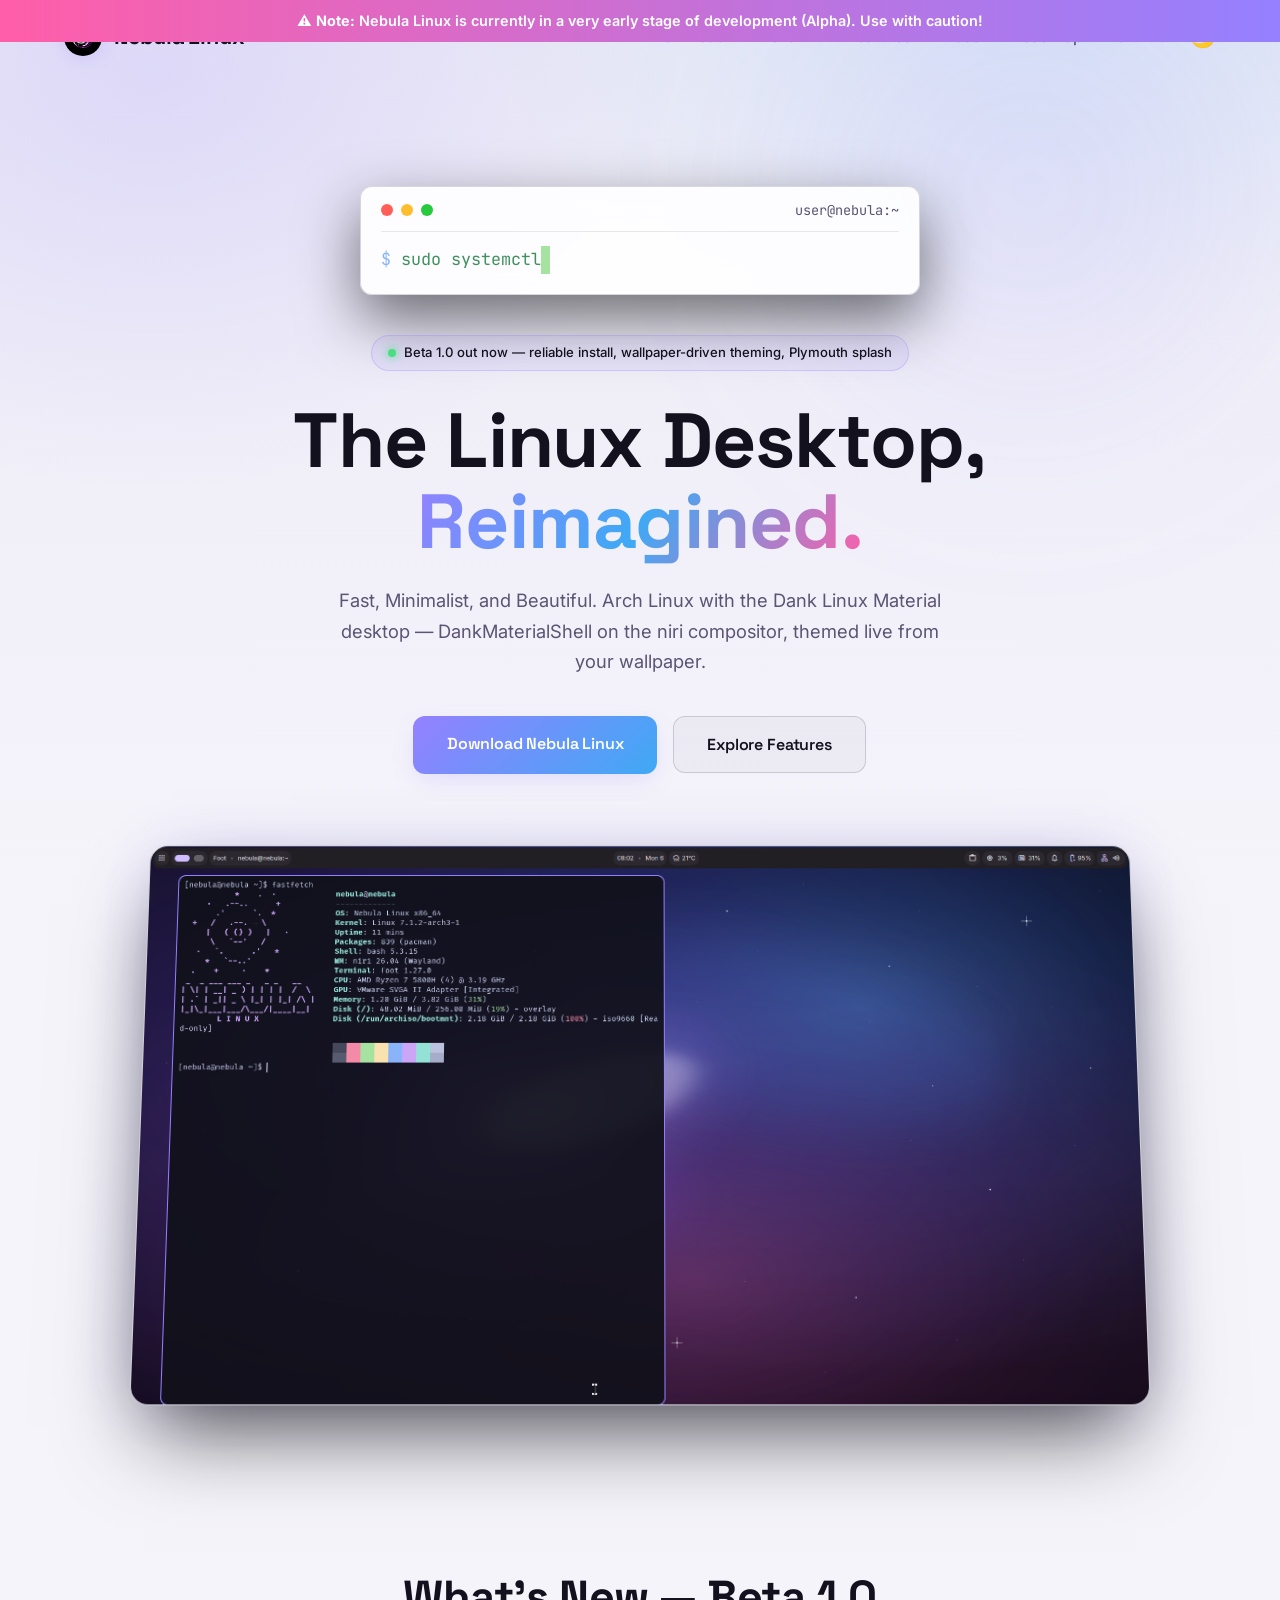
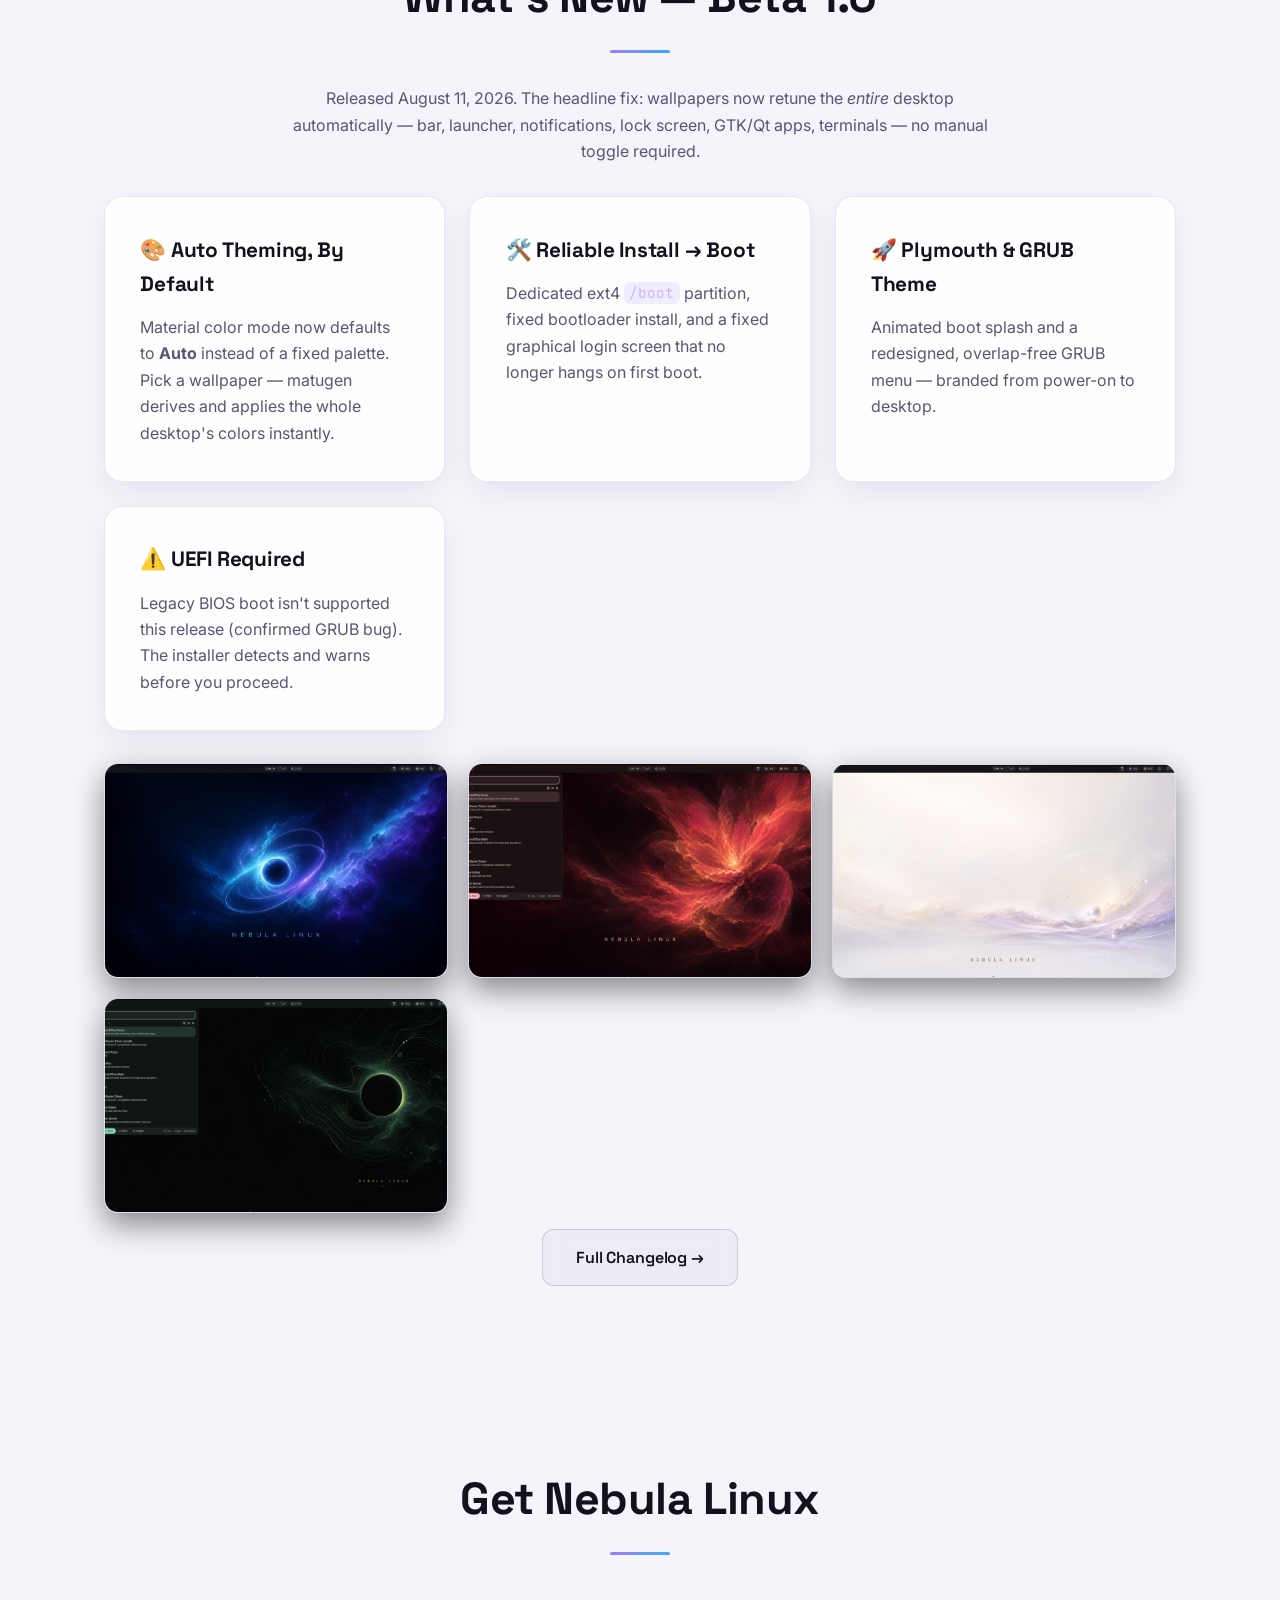
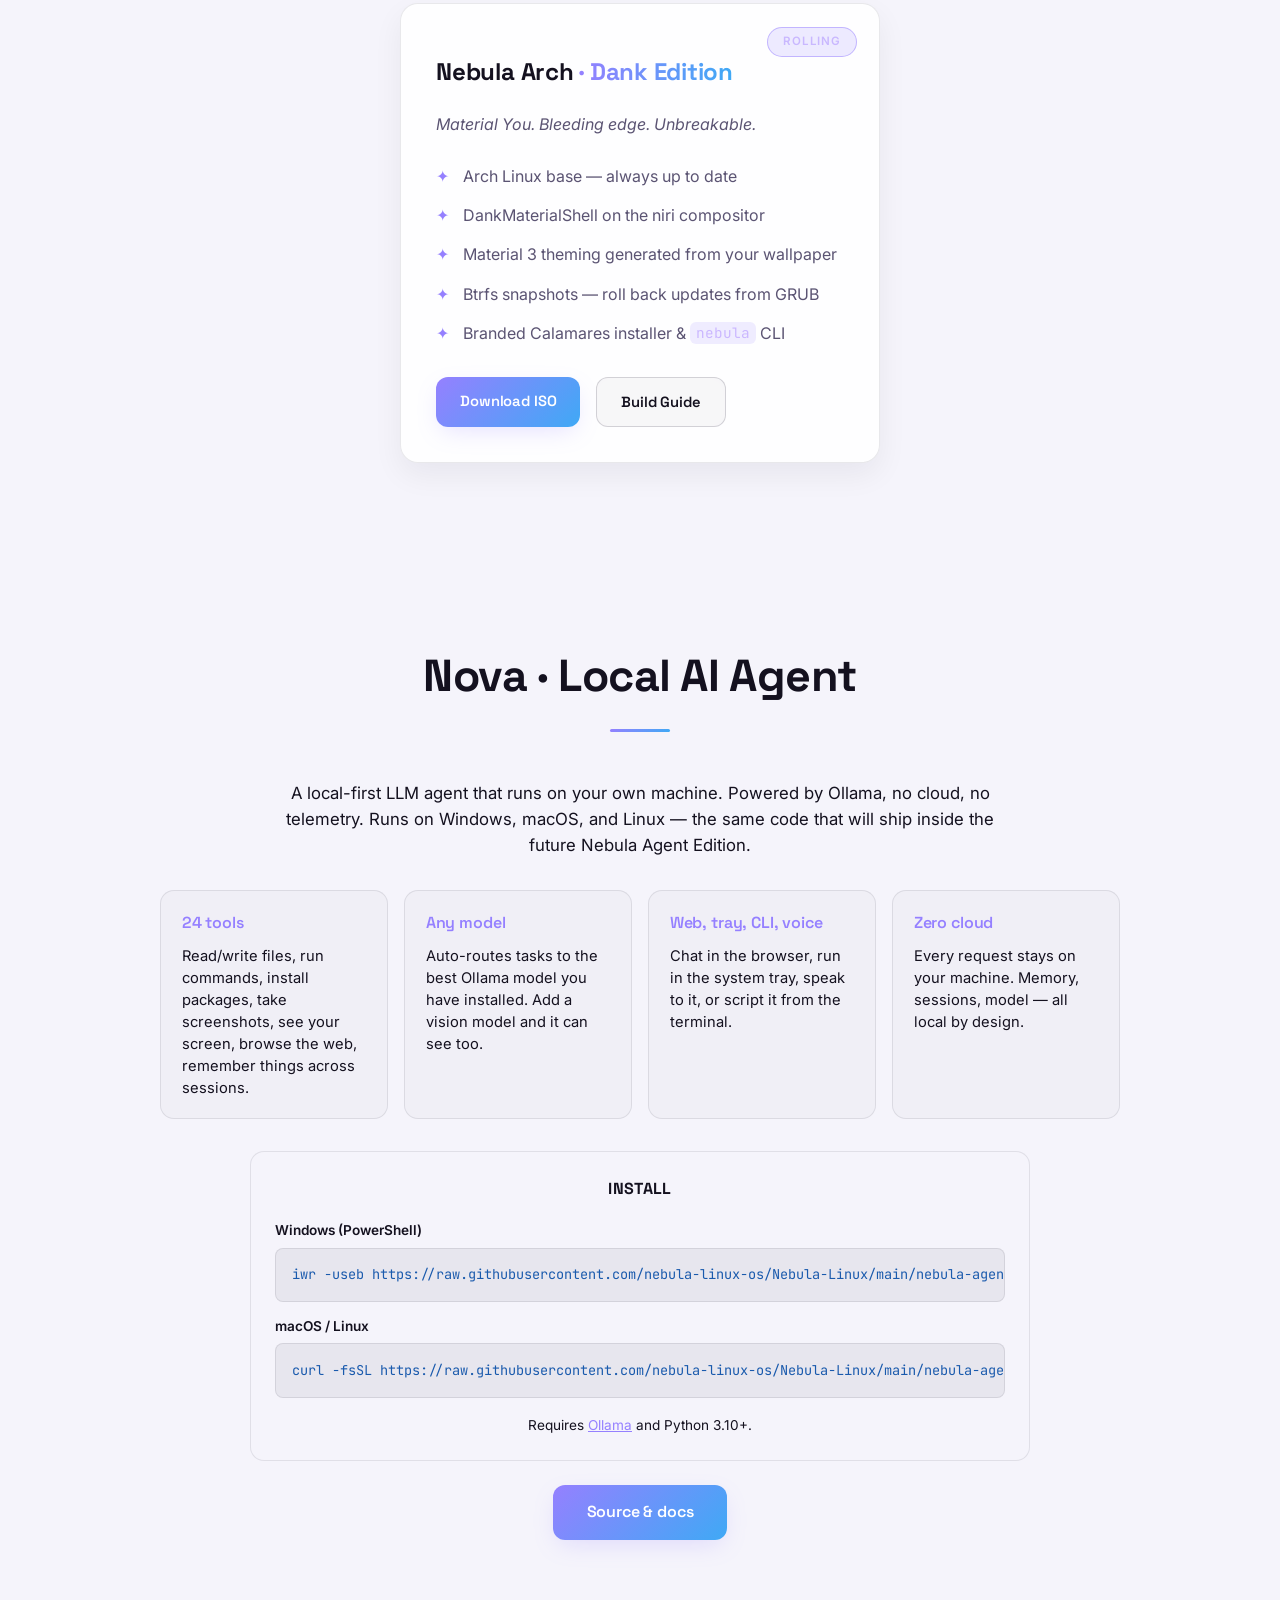
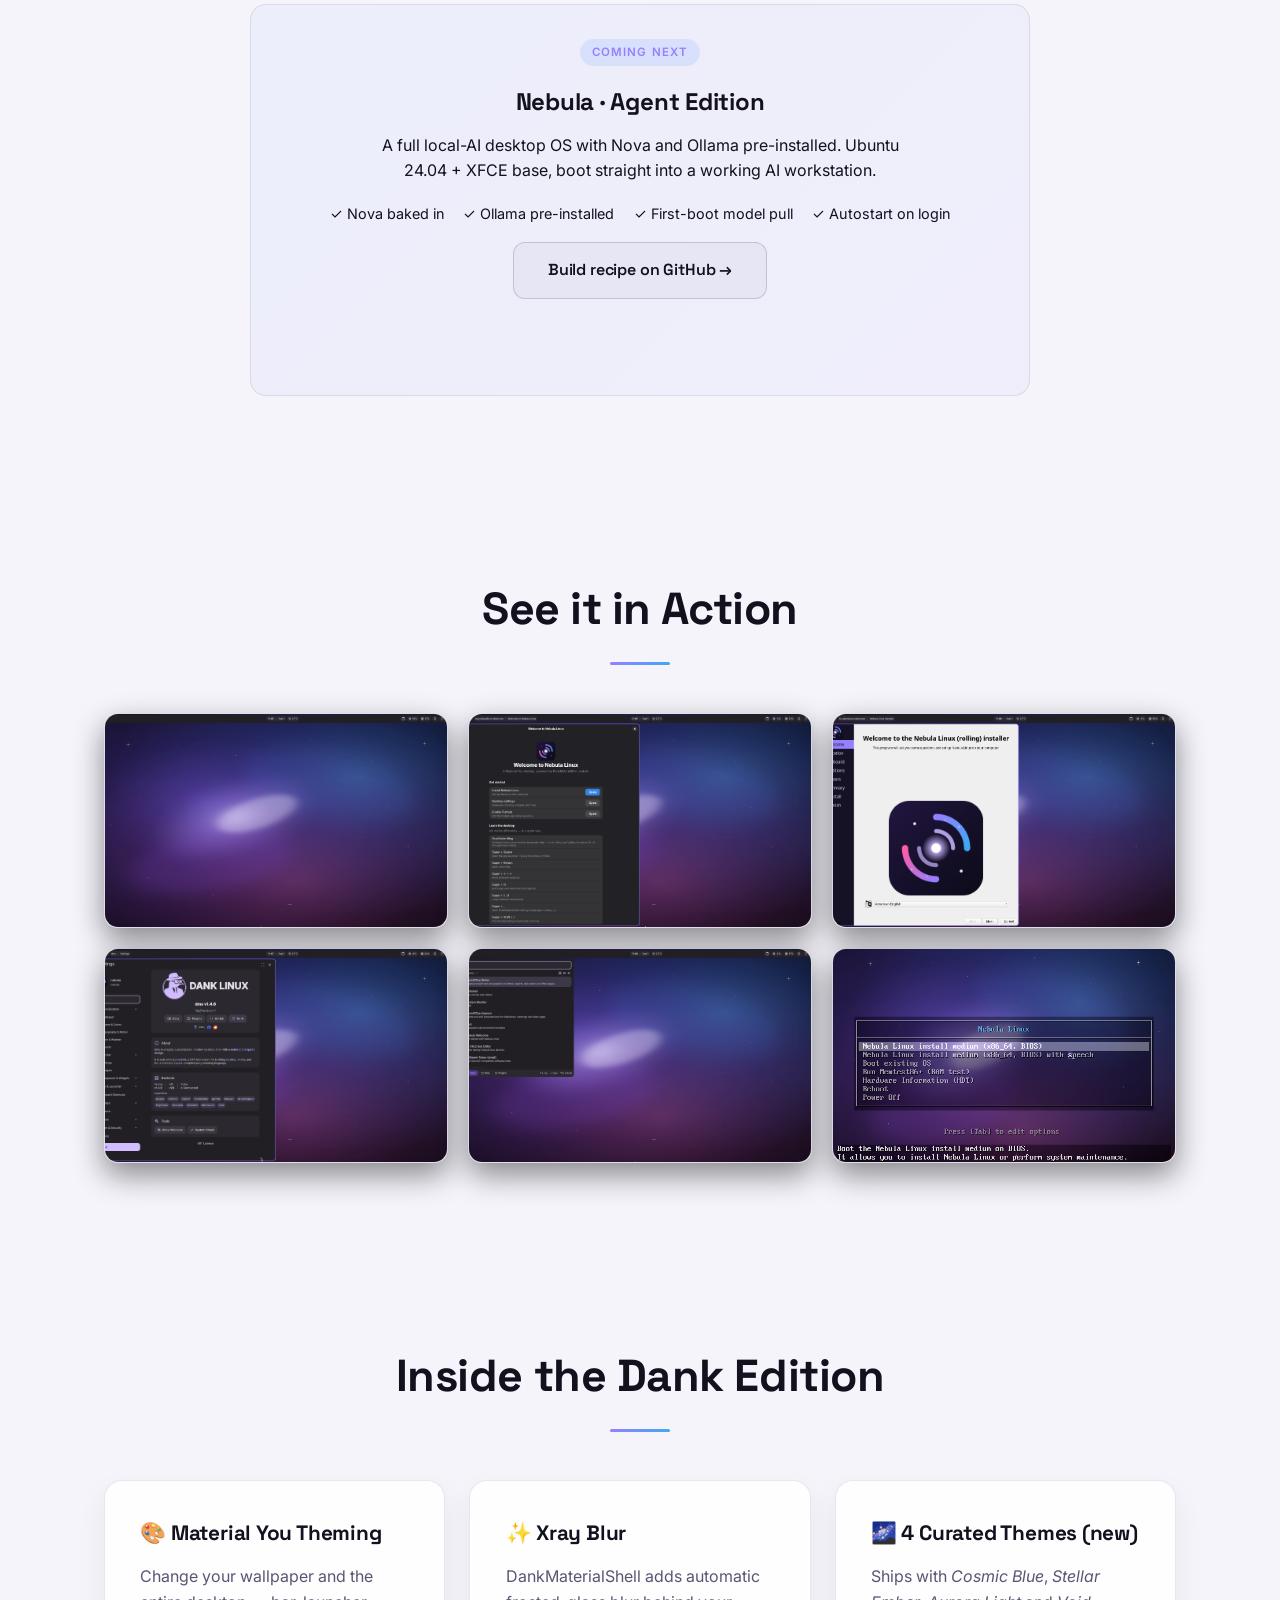
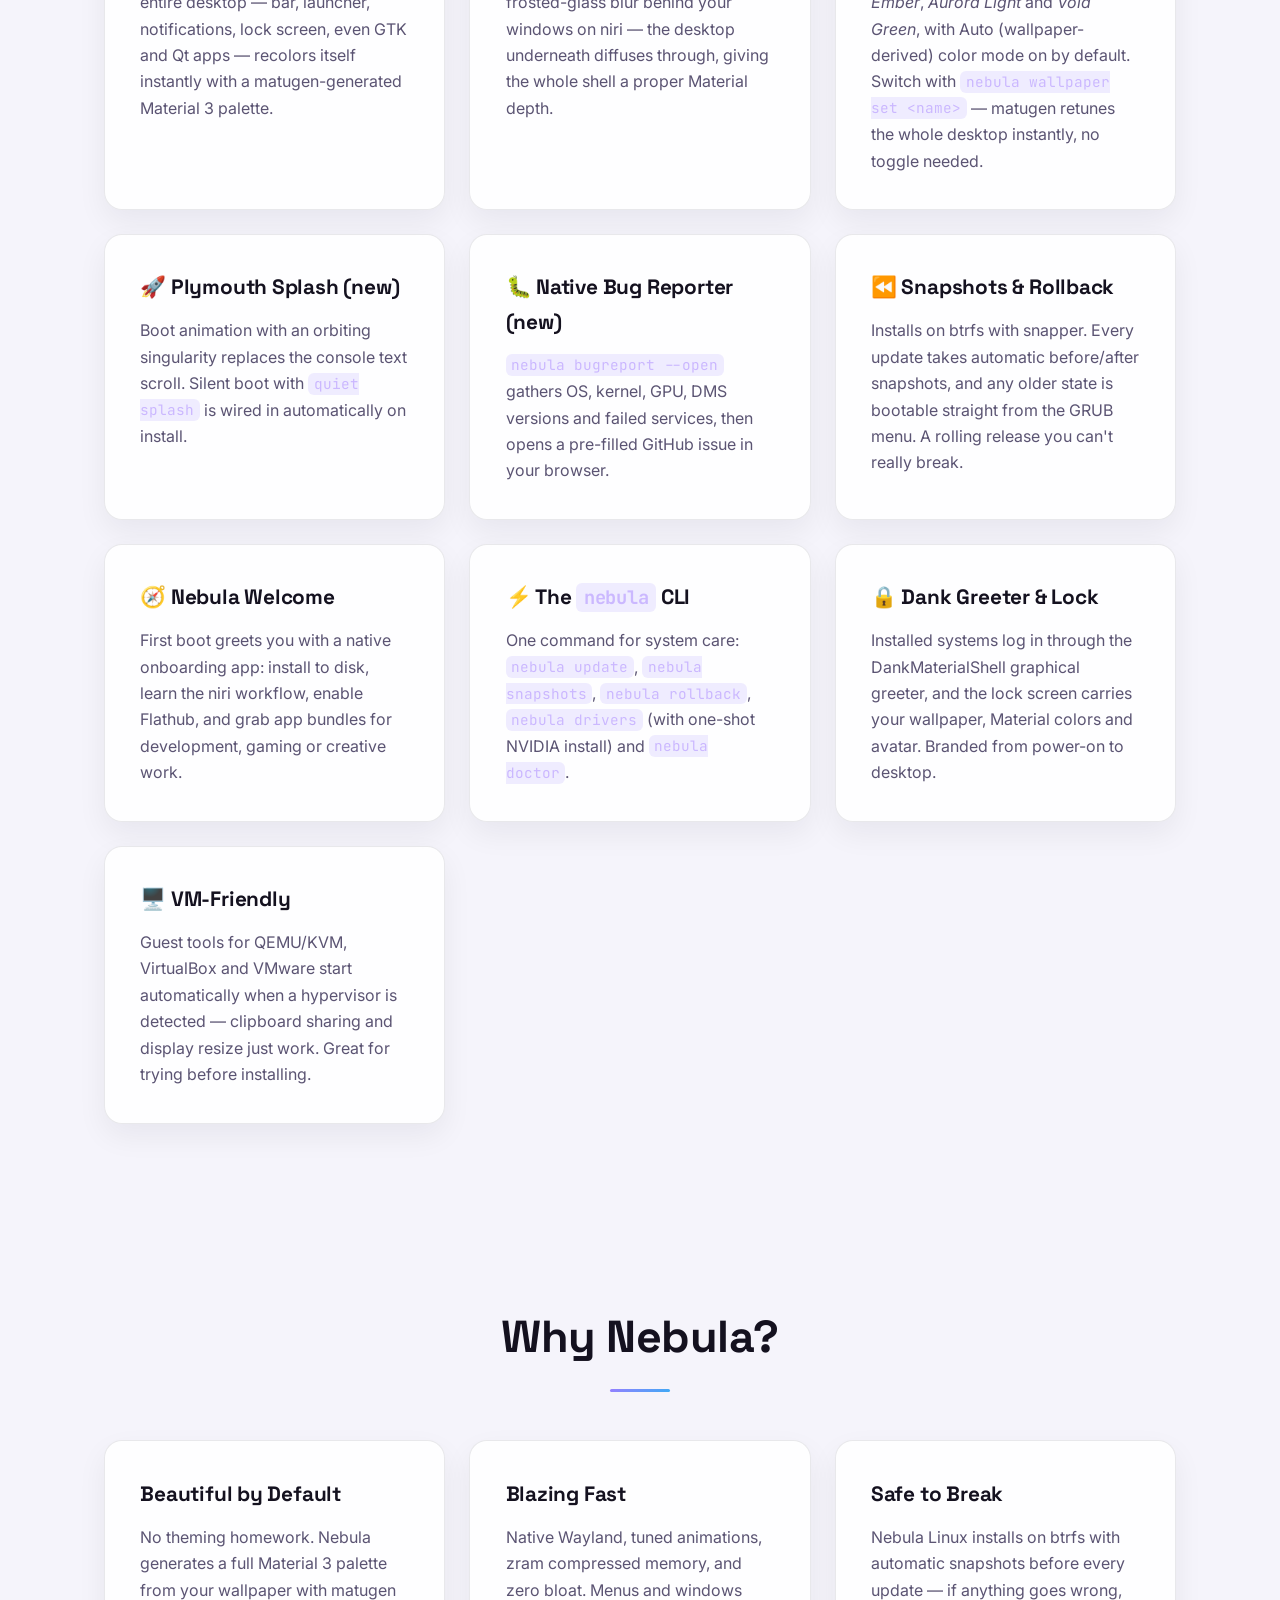
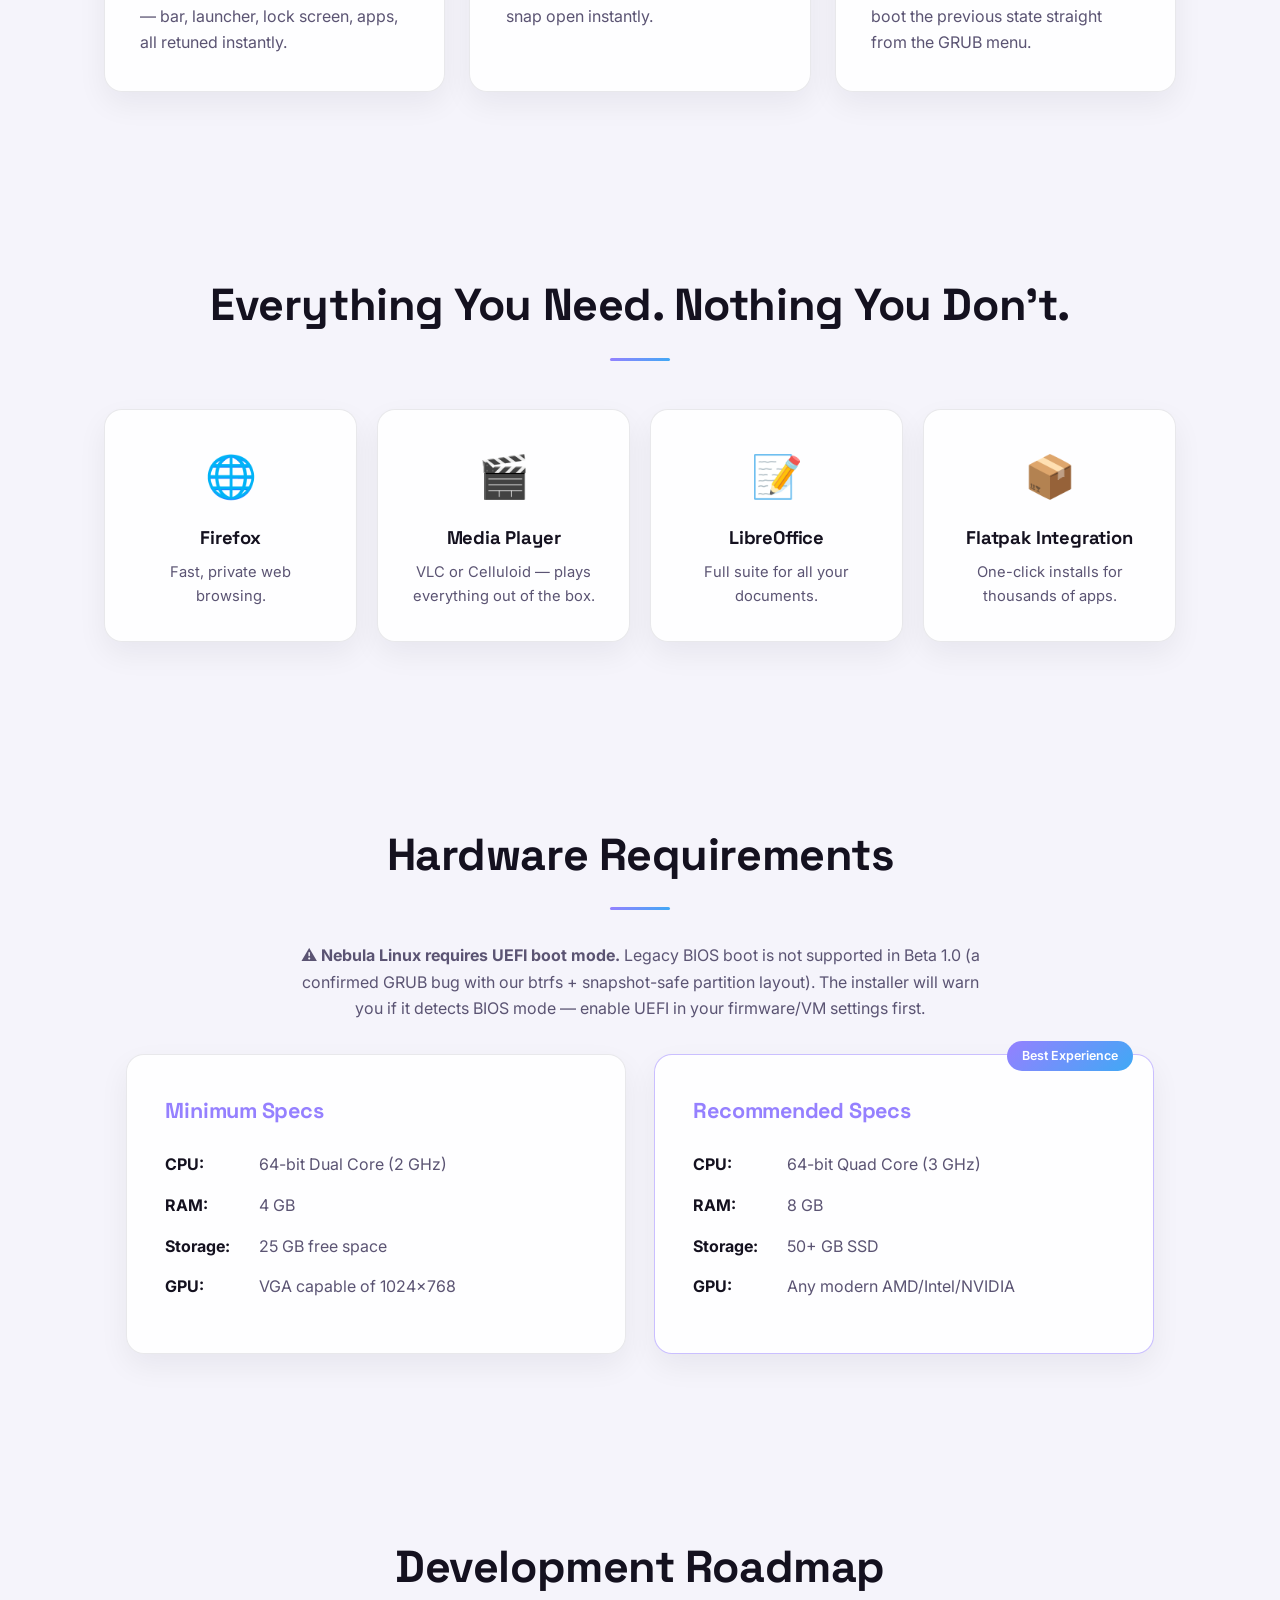
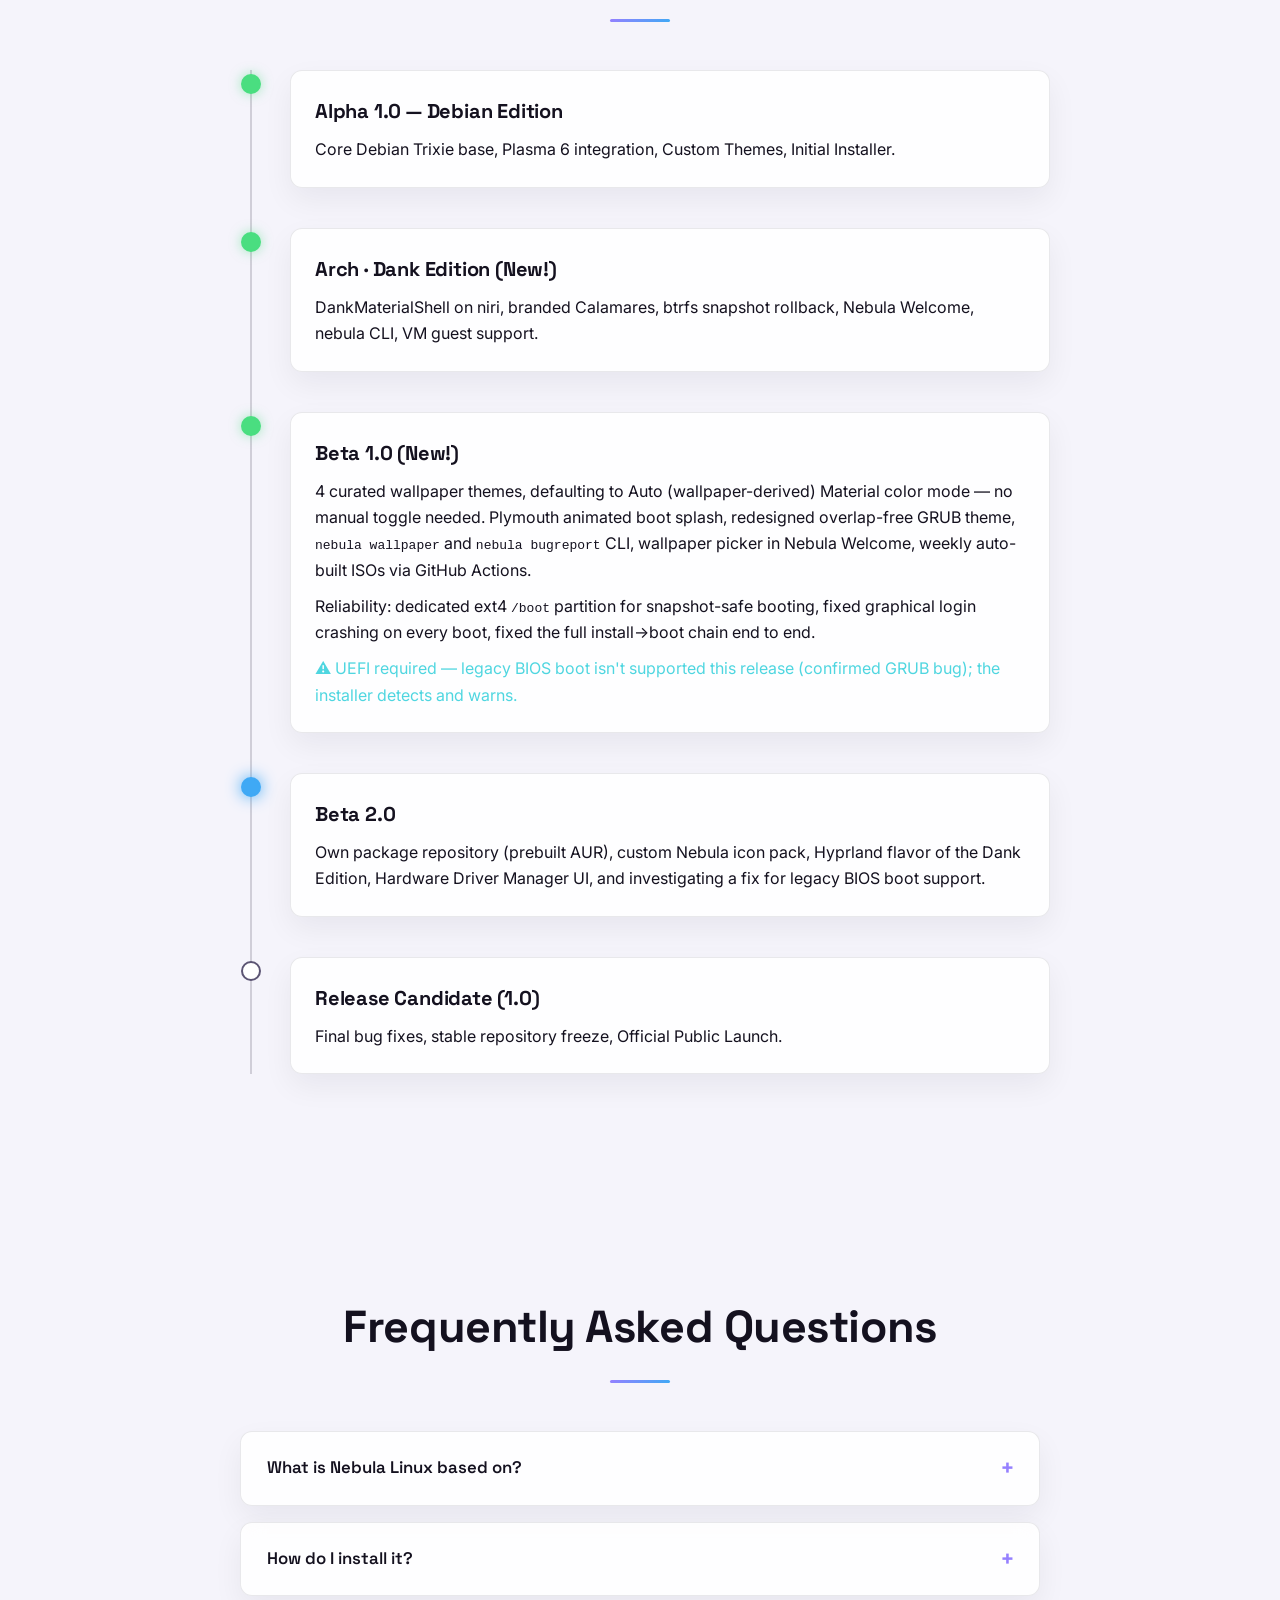
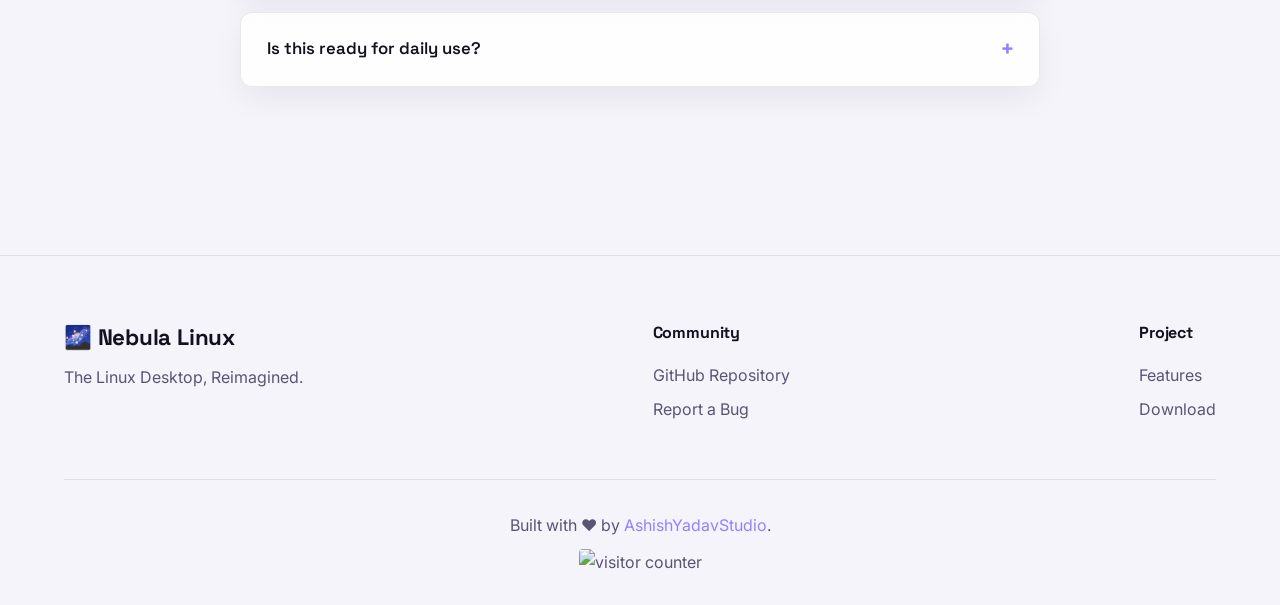
==== commit 231531a5: "Phase 9: Agent Edition ISO scaffold + website teaser New agent-edition/ subproject — a Debian live-b" ====
--- a/docs/index.html
+++ b/docs/index.html
@@ -159,6 +159,21 @@
         <div class="cta-buttons" style="justify-content: center; margin-top: 24px;">
             <a href="https://github.com/nebula-linux-os/Nebula-Linux/tree/main/nebula-agent" class="btn-primary" target="_blank">Source &amp; docs</a>
         </div>
+
+        <div class="agent-edition-teaser">
+            <div class="teaser-label">Coming next</div>
+            <h3>Nebula · Agent Edition</h3>
+            <p>A full local-AI desktop OS with Nova and Ollama pre-installed. Ubuntu 24.04 + XFCE base, boot straight into a working AI workstation.</p>
+            <div class="teaser-features">
+                <span>✓ Nova baked in</span>
+                <span>✓ Ollama pre-installed</span>
+                <span>✓ First-boot model pull</span>
+                <span>✓ Autostart on login</span>
+            </div>
+            <div class="cta-buttons" style="justify-content: center; margin-top: 1rem;">
+                <a href="https://github.com/nebula-linux-os/Nebula-Linux/tree/main/agent-edition" class="btn-secondary" target="_blank">Build recipe on GitHub →</a>
+            </div>
+        </div>
     </section>
 
     <section id="gallery-arch" class="features-section">
--- a/docs/style.css
+++ b/docs/style.css
@@ -835,6 +835,52 @@
 body.light-mode .install-cmd code { color: #1a5aad; }
 body.light-mode .nova-feature { background: rgba(20,16,40,0.02); }
 
+.agent-edition-teaser {
+    max-width: 780px;
+    margin: 3rem auto 0;
+    padding: 2rem;
+    text-align: center;
+    background: linear-gradient(135deg, rgba(90,140,255,0.08), rgba(149,128,255,0.08));
+    border: 1px solid var(--border);
+    border-radius: 16px;
+}
+.teaser-label {
+    display: inline-block;
+    font-size: 0.72rem;
+    text-transform: uppercase;
+    letter-spacing: 0.1em;
+    color: var(--accent);
+    background: rgba(90,140,255,0.15);
+    padding: 4px 12px;
+    border-radius: 999px;
+    margin-bottom: 1rem;
+    font-weight: 600;
+}
+.agent-edition-teaser h3 {
+    margin: 0 0 0.7rem 0;
+    font-size: 1.5rem;
+    color: var(--fg);
+}
+.agent-edition-teaser p {
+    color: var(--muted);
+    max-width: 560px;
+    margin: 0 auto 1.2rem;
+    line-height: 1.55;
+}
+.teaser-features {
+    display: flex;
+    flex-wrap: wrap;
+    gap: 0.6rem 1.2rem;
+    justify-content: center;
+    color: var(--muted);
+    font-size: 0.9rem;
+    margin-bottom: 0.5rem;
+}
+.teaser-features span { color: var(--fg); }
+body.light-mode .agent-edition-teaser {
+    background: linear-gradient(135deg, rgba(90,140,255,0.05), rgba(149,128,255,0.05));
+}
+
 /* ---- Responsive ------------------------------------------------- */
 @media (max-width: 768px) {
     .links a { margin-left: 1.1rem; font-size: 0.9rem; }
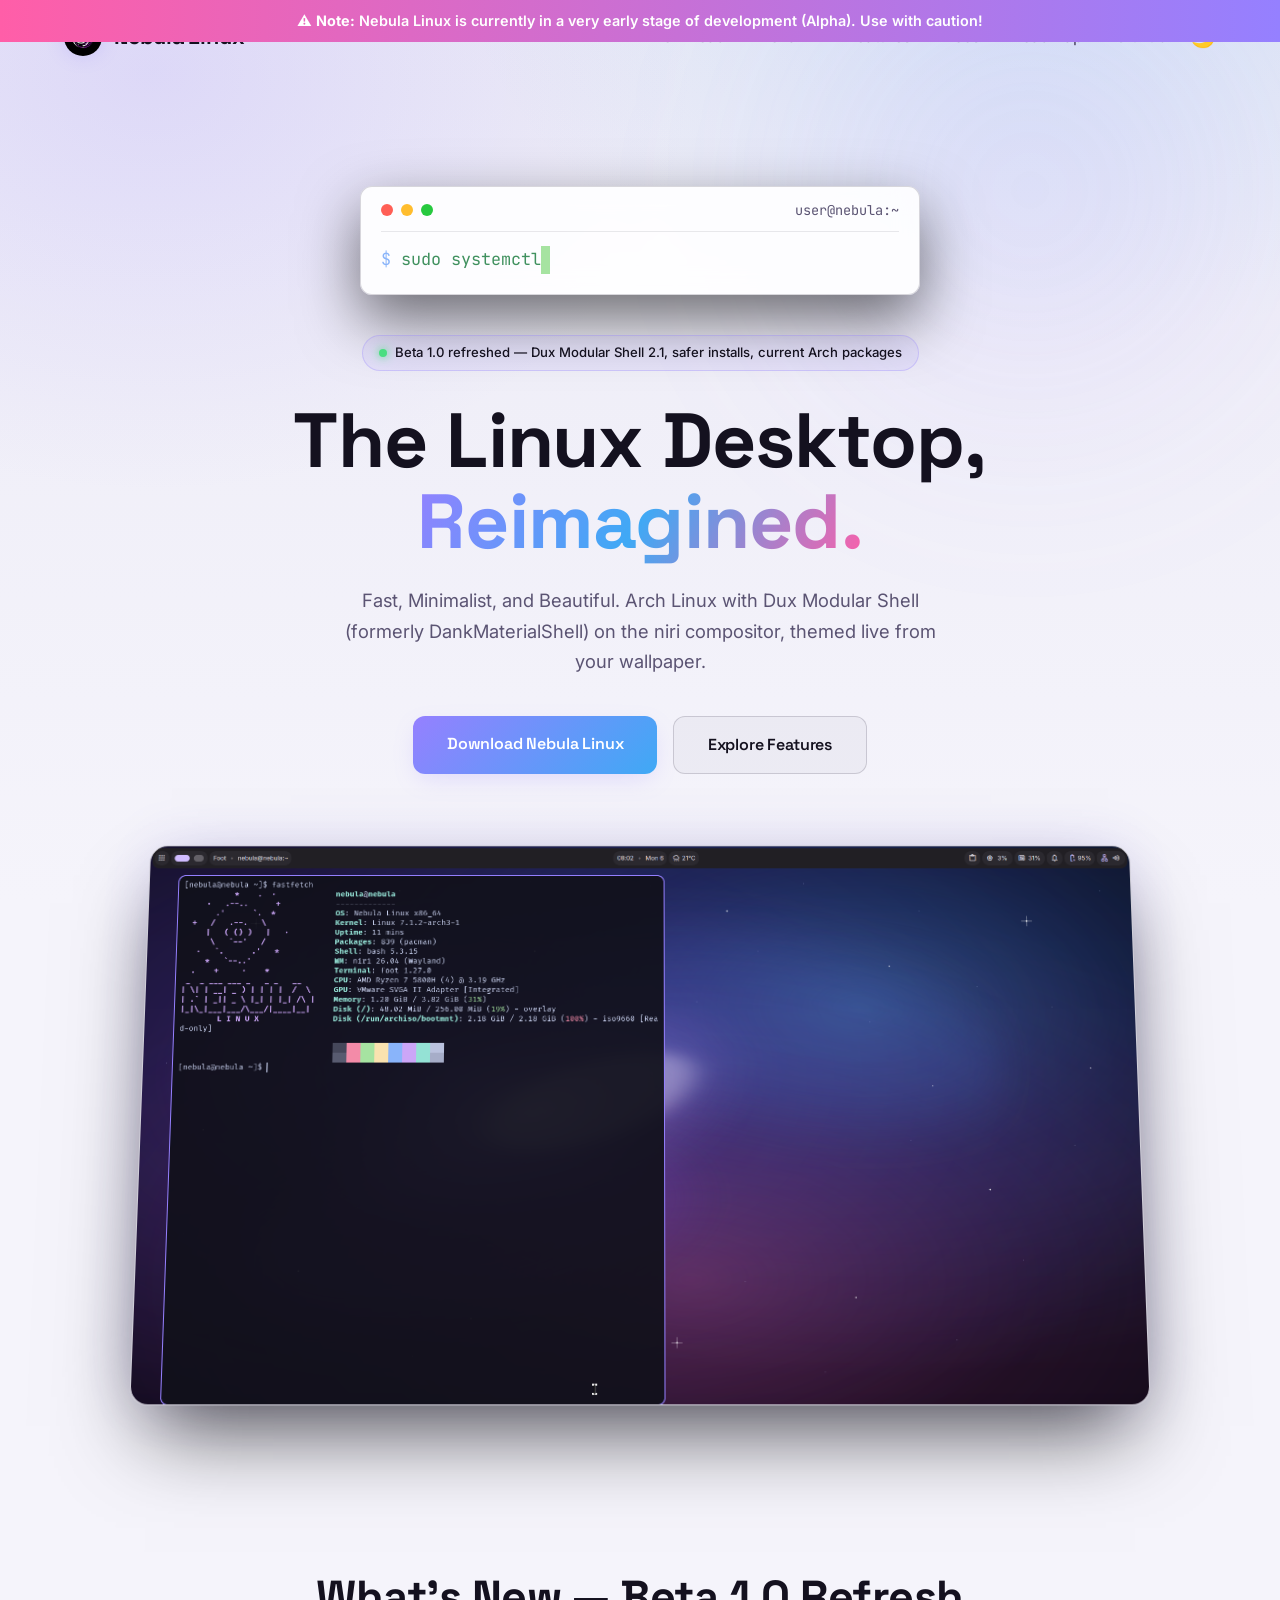
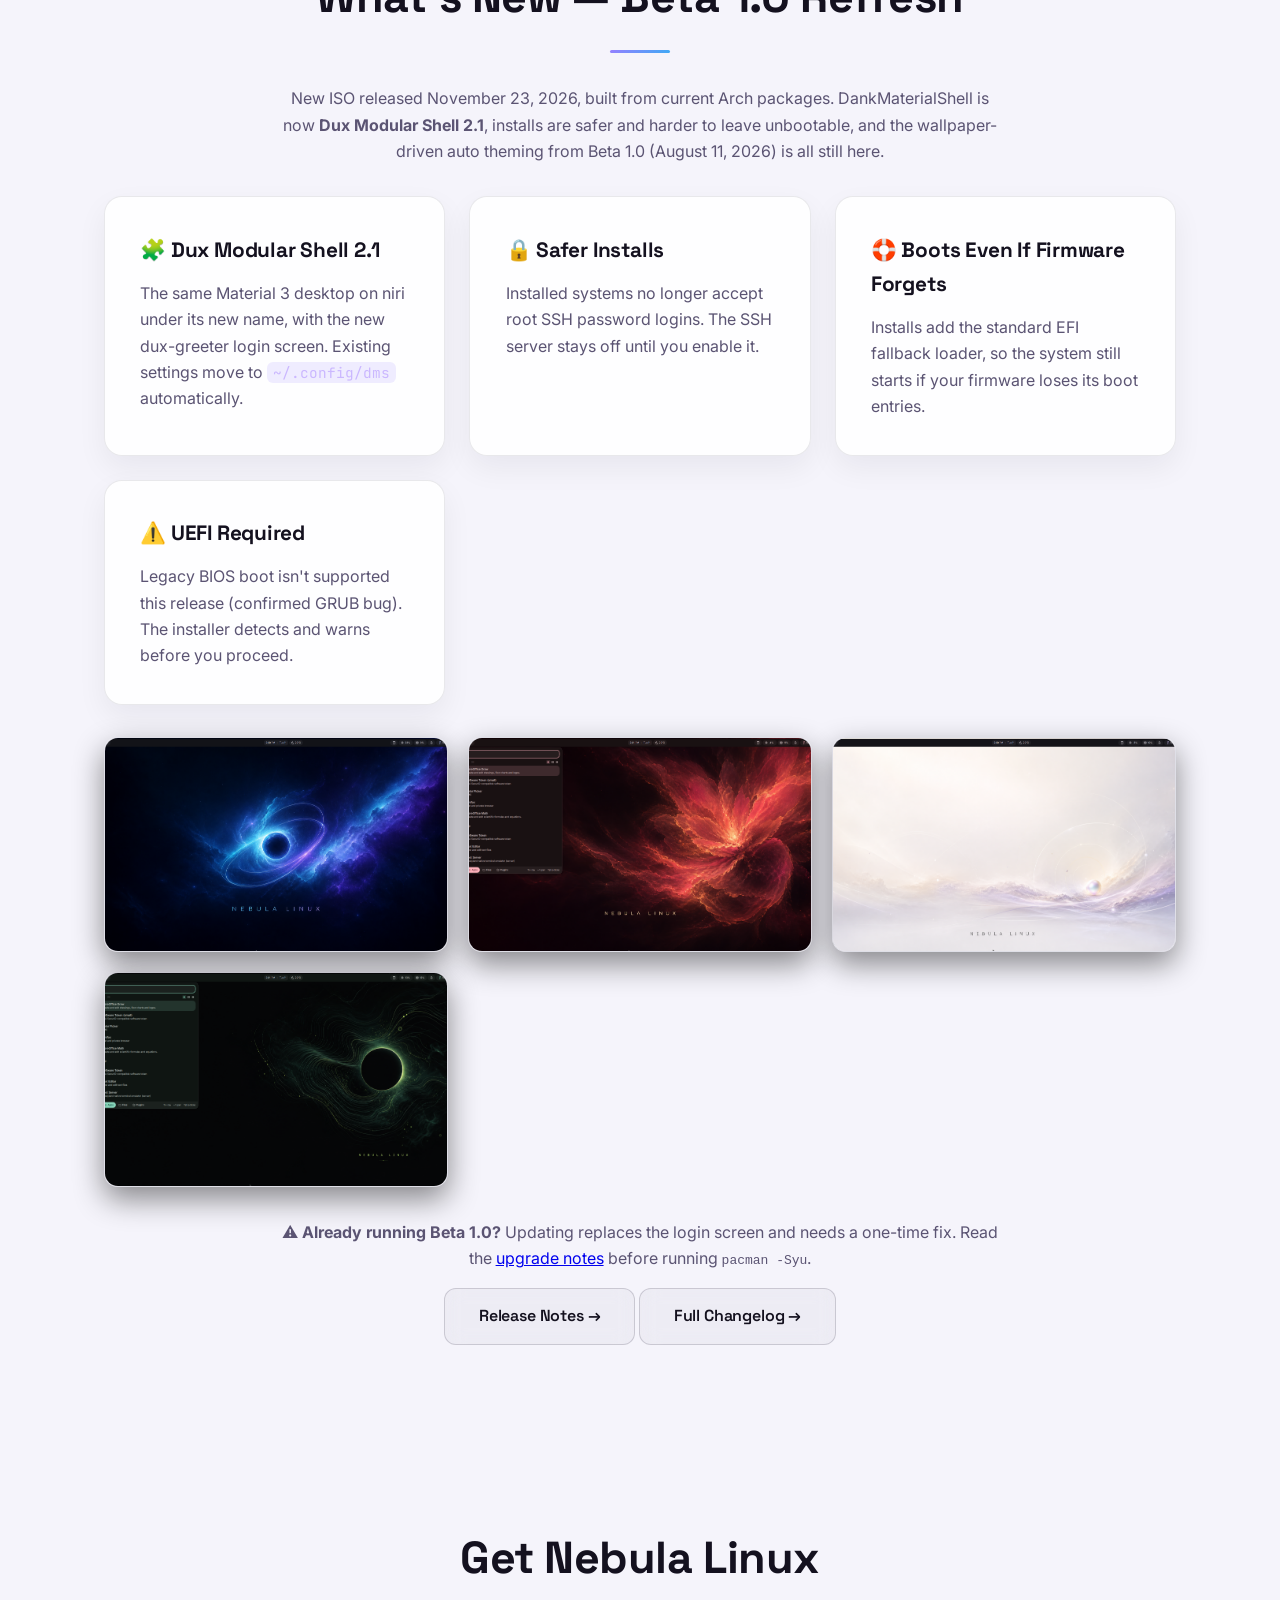
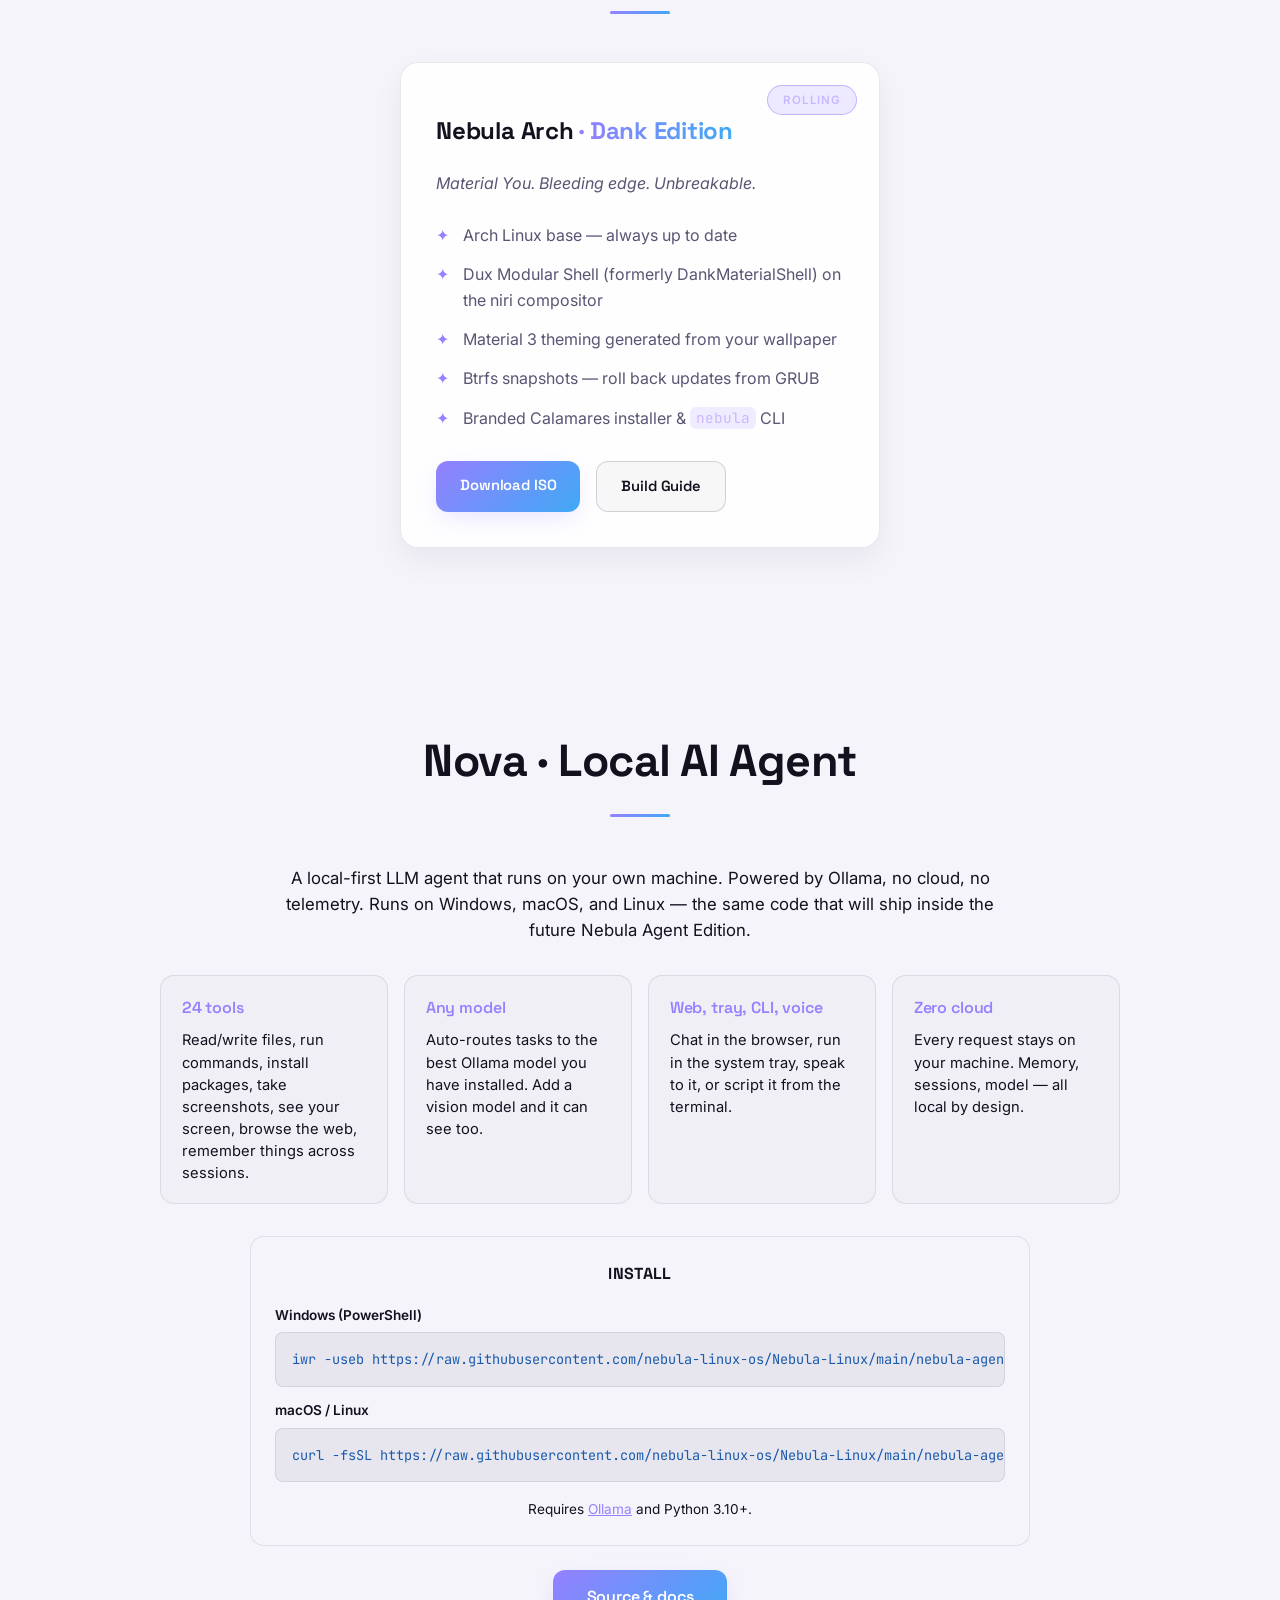
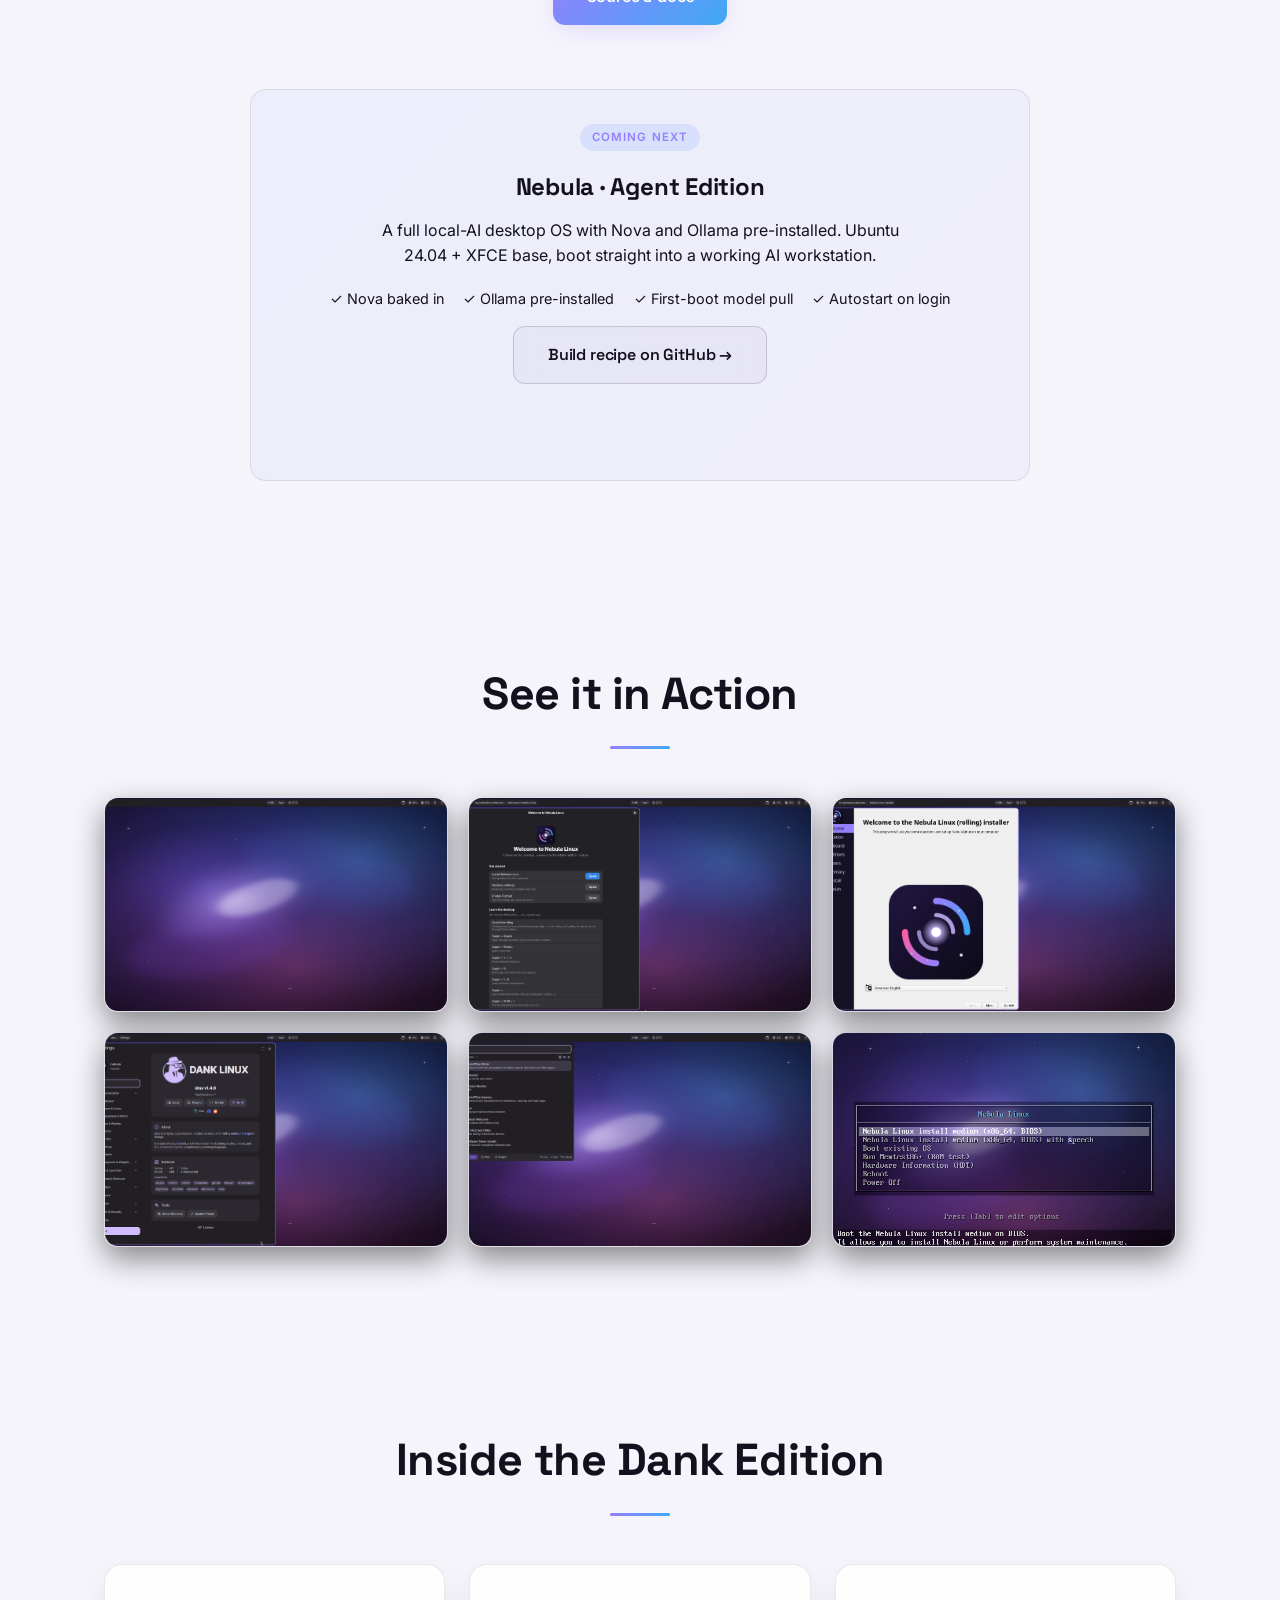
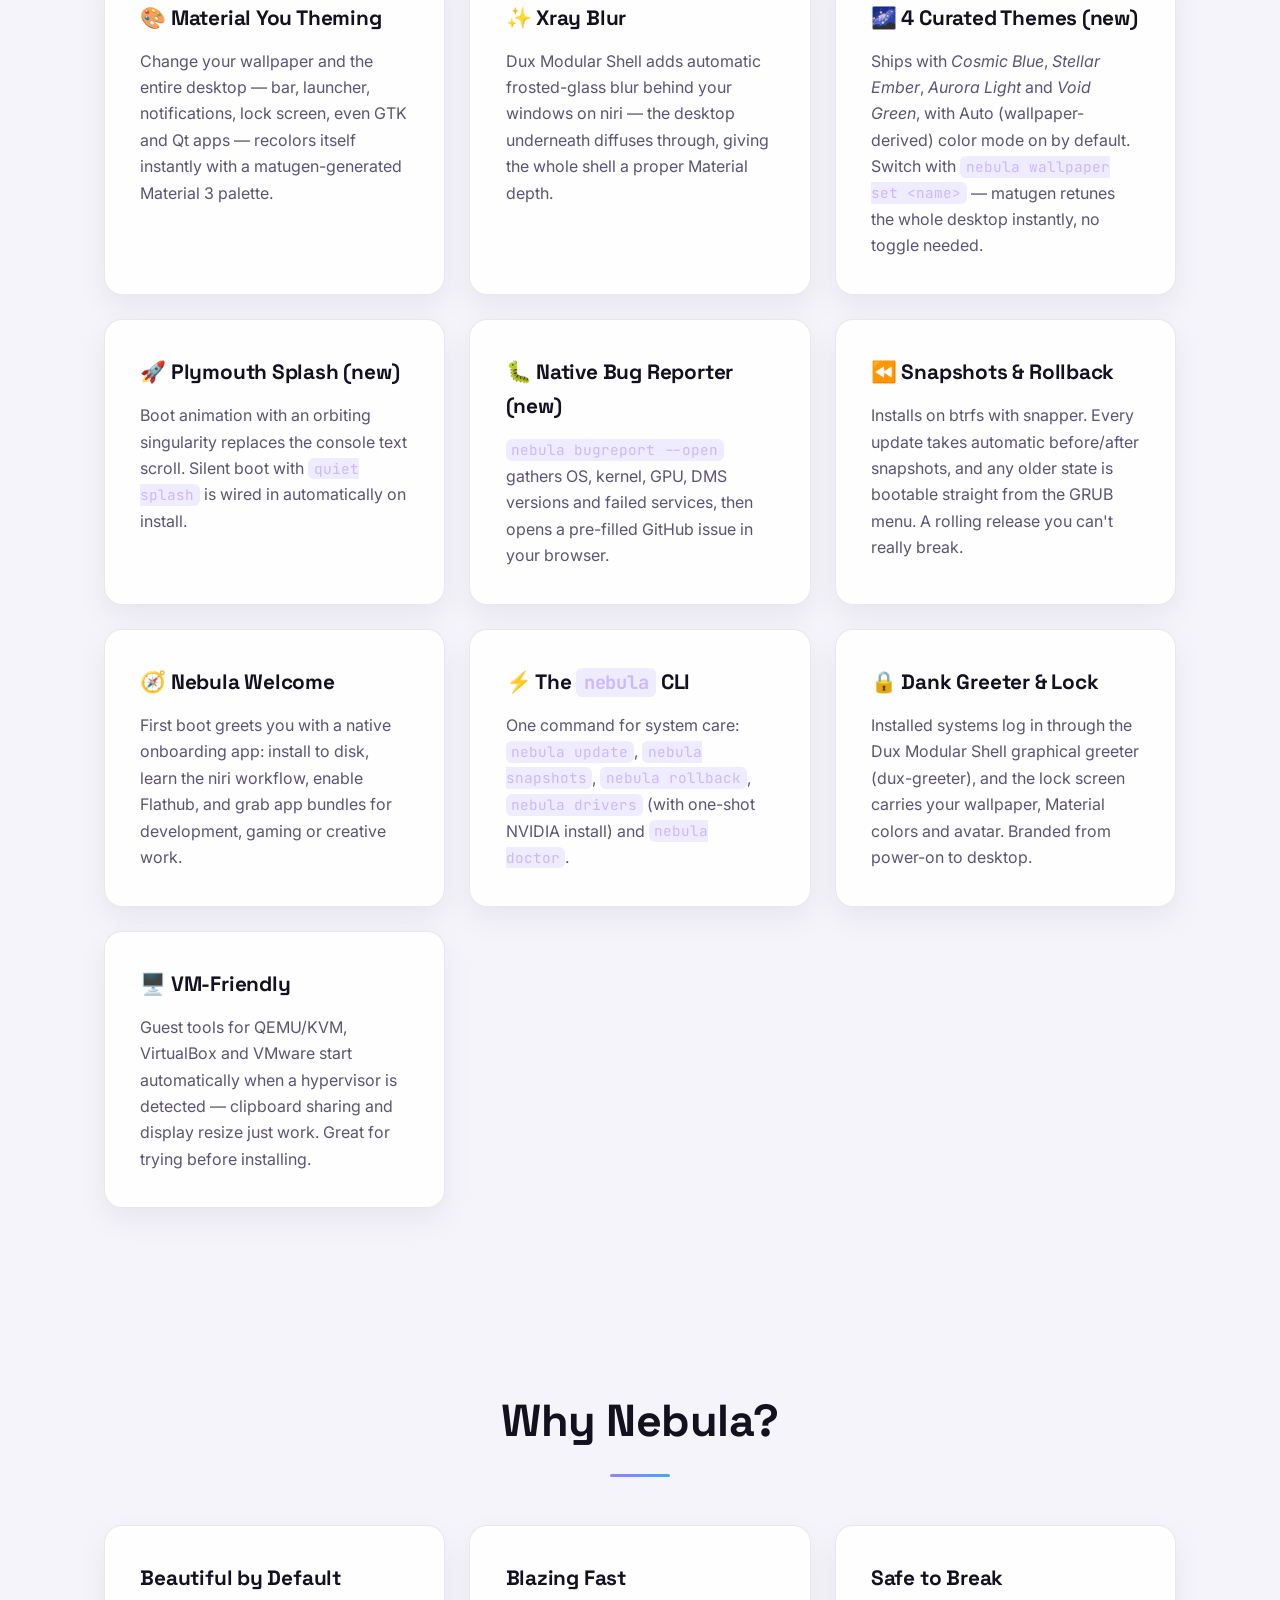
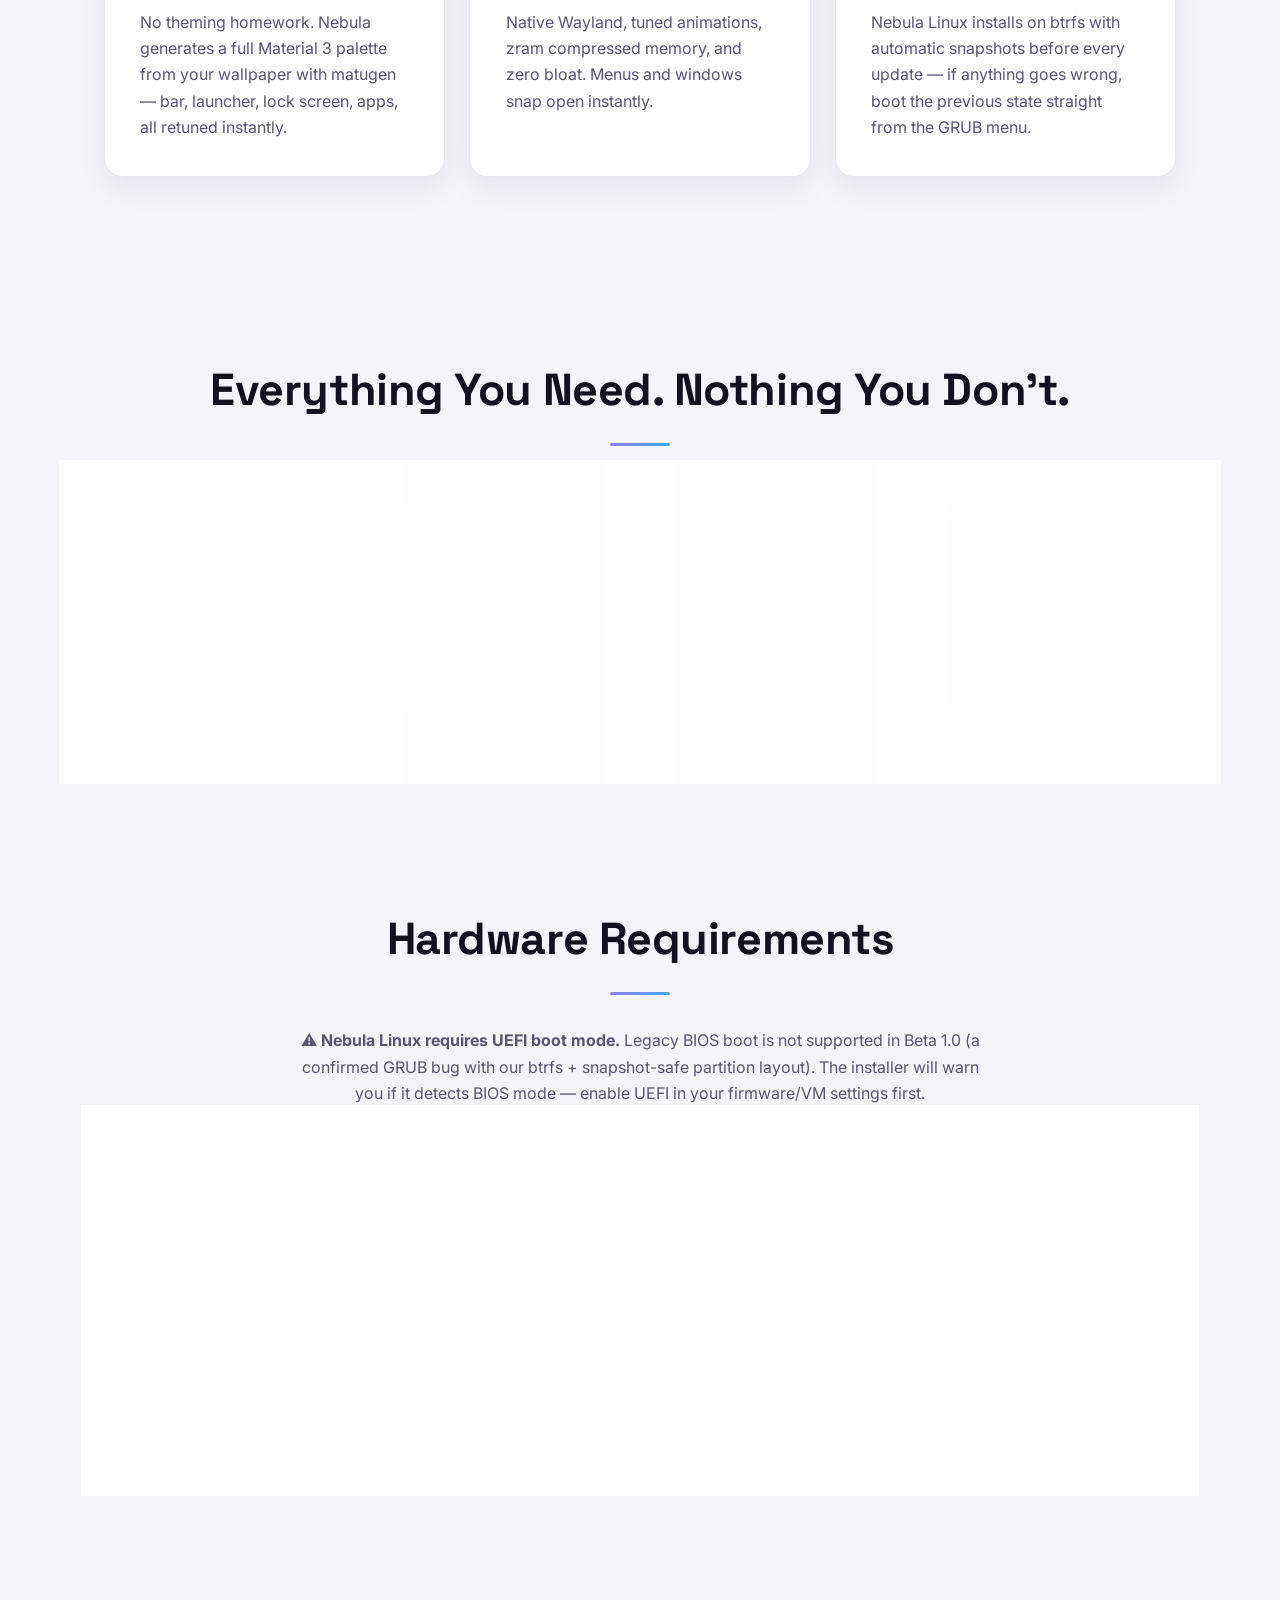
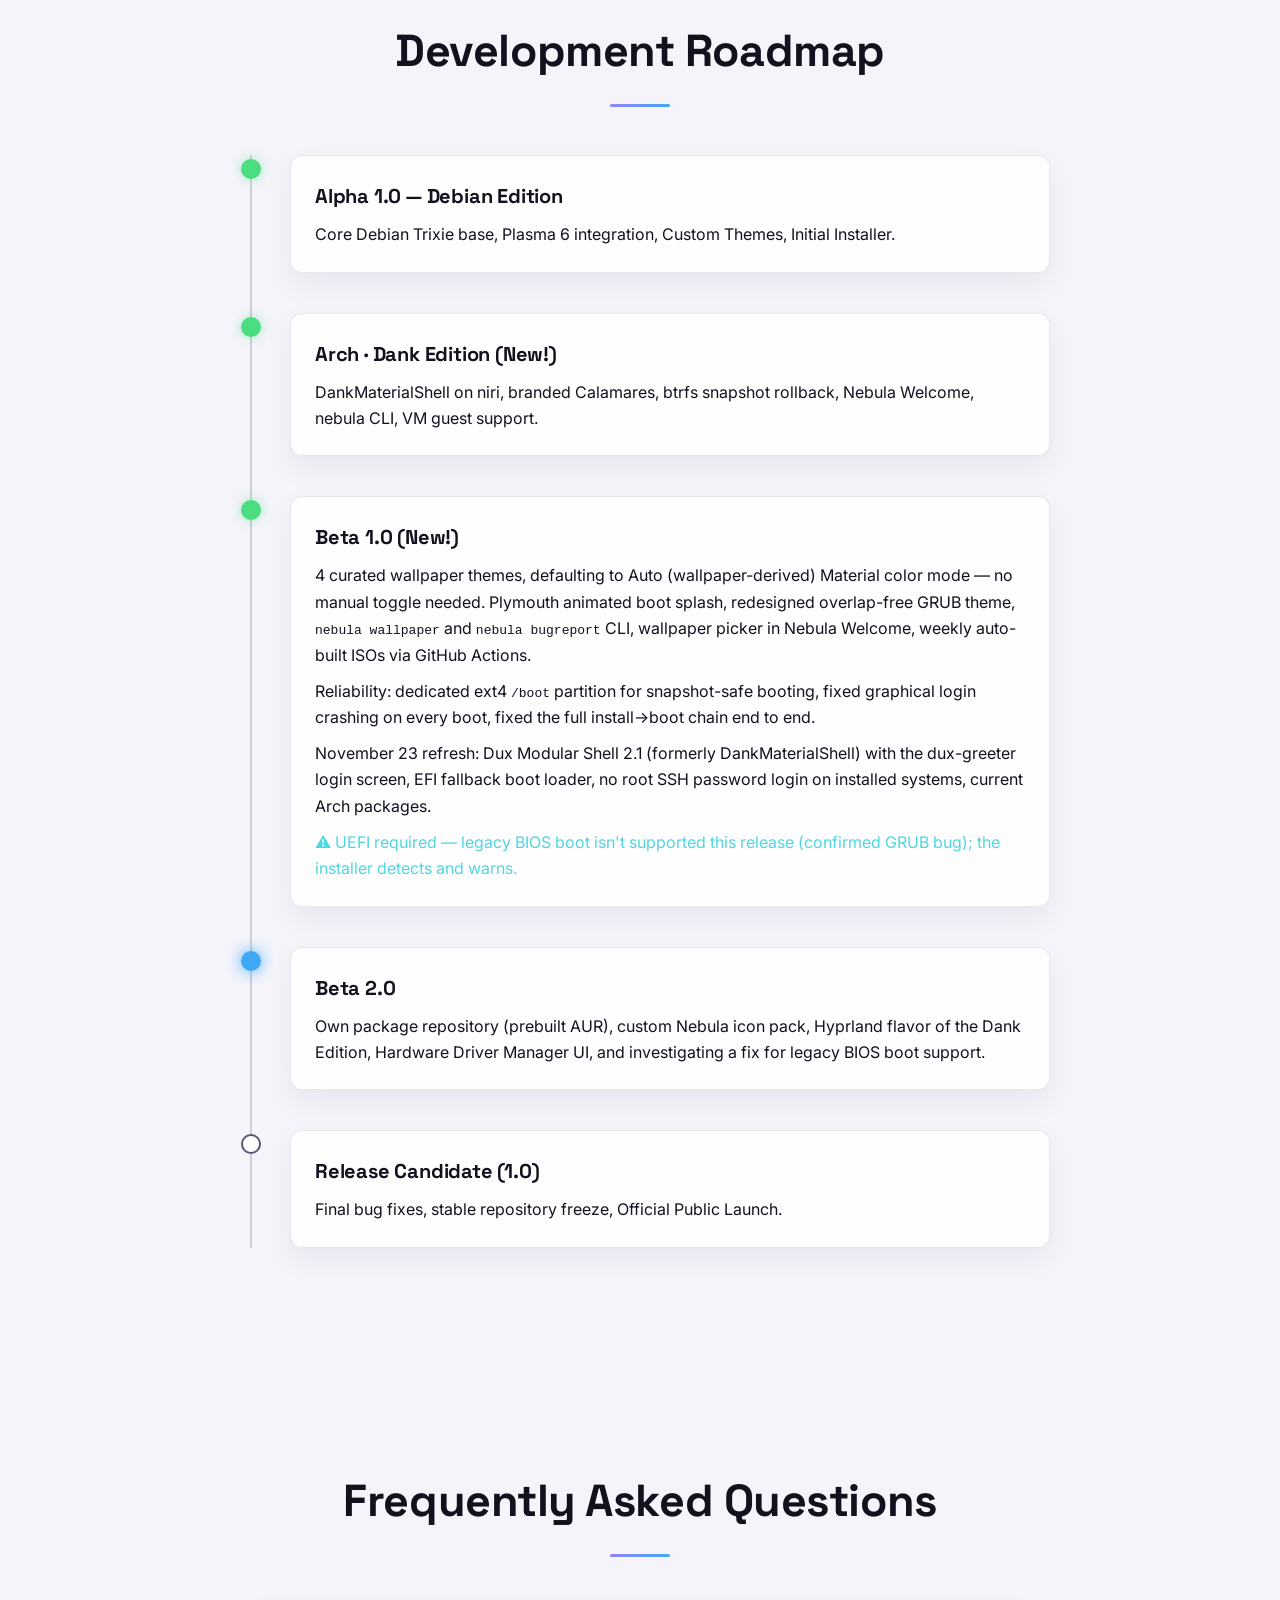
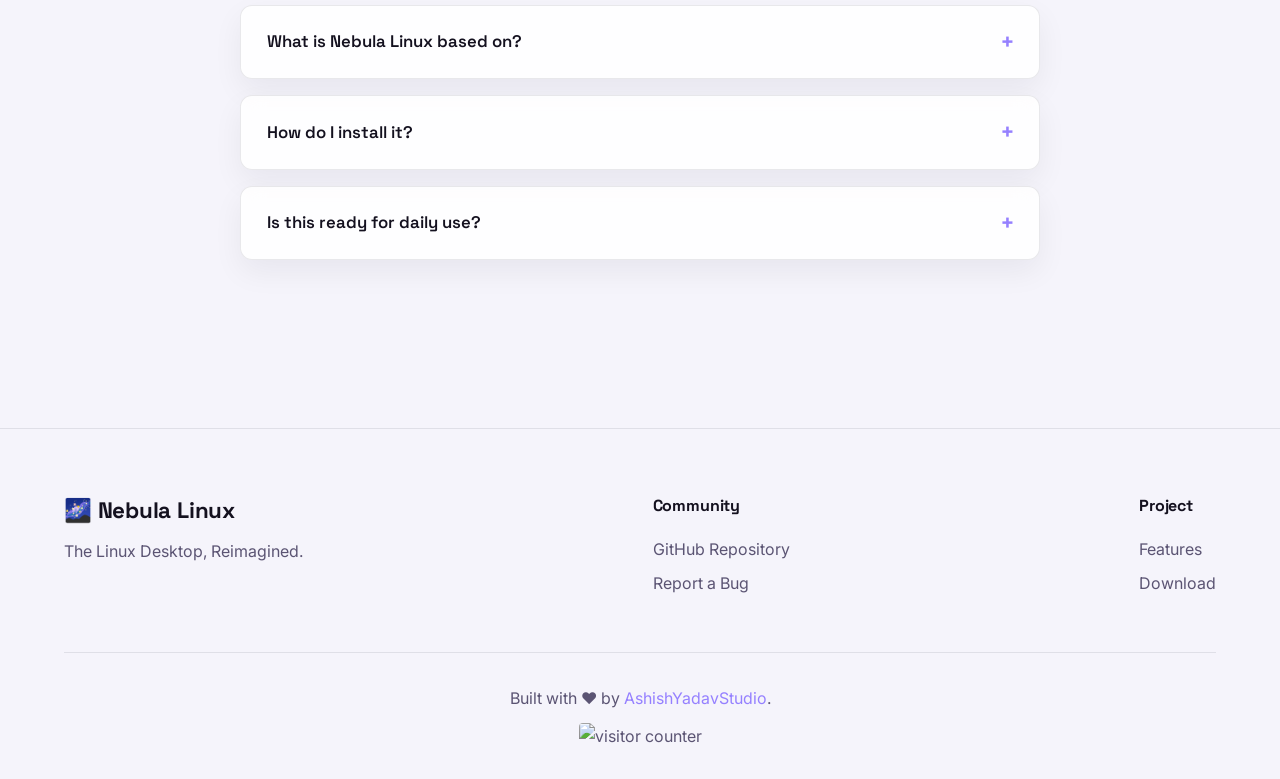
==== commit 8a1b9485: "Beta 1.0 refresh: publish the 2026.11.23 ISO Add upload.ps1, which writes <iso>.sha256 and uploads b" ====
--- a/docs/index.html
+++ b/docs/index.html
@@ -12,7 +12,7 @@
       gtag('config', 'G-D0PYKB84EZ');
     </script>
     <title>Nebula Linux</title>
-    <meta name="description" content="Fast, Minimalist, and Beautiful. An Arch Linux distribution with the Dank Linux desktop — DankMaterialShell on the niri compositor, Material You theming generated from your wallpaper.">
+    <meta name="description" content="Fast, Minimalist, and Beautiful. An Arch Linux distribution with Dux Modular Shell (formerly DankMaterialShell) on the niri compositor, Material You theming generated from your wallpaper.">
     <link rel="stylesheet" href="style.css">
     <link rel="preconnect" href="https://fonts.googleapis.com">
     <link rel="preconnect" href="https://fonts.gstatic.com" crossorigin>
@@ -56,9 +56,9 @@
                     <span class="prompt">$ </span><span class="typed-text"></span><span class="cursor">&nbsp;</span>
                 </div>
             </div>
-            <div class="hero-badge fade-in-up"><span class="dot-live"></span> Beta 1.0 out now — reliable install, wallpaper-driven theming, Plymouth splash</div>
+            <div class="hero-badge fade-in-up"><span class="dot-live"></span> Beta 1.0 refreshed — Dux Modular Shell 2.1, safer installs, current Arch packages</div>
             <h1 class="fade-in-up delay-1">The Linux Desktop,<br><span class="gradient-text">Reimagined.</span></h1>
-            <p class="fade-in-up delay-1">Fast, Minimalist, and Beautiful. Arch Linux with the Dank Linux Material desktop — DankMaterialShell on the niri compositor, themed live from your wallpaper.</p>
+            <p class="fade-in-up delay-1">Fast, Minimalist, and Beautiful. Arch Linux with Dux Modular Shell (formerly DankMaterialShell) on the niri compositor, themed live from your wallpaper.</p>
             <div class="cta-buttons fade-in-up delay-2">
                 <a href="#download" class="btn-primary" id="download-btn">Download Nebula Linux</a>
                 <a href="#features" class="btn-secondary">Explore Features</a>
@@ -70,24 +70,25 @@
     </header>
 
     <section id="whats-new" class="features-section">
-        <h2 class="section-title">What's New — Beta 1.0</h2>
+        <h2 class="section-title">What's New — Beta 1.0 Refresh</h2>
         <p style="text-align:center; max-width: 720px; margin: -1rem auto 2rem; color: var(--text-secondary);">
-            Released August 11, 2026. The headline fix: wallpapers now retune the
-            <em>entire</em> desktop automatically — bar, launcher, notifications, lock
-            screen, GTK/Qt apps, terminals — no manual toggle required.
+            New ISO released November 23, 2026, built from current Arch packages.
+            DankMaterialShell is now <strong>Dux Modular Shell 2.1</strong>, installs are
+            safer and harder to leave unbootable, and the wallpaper-driven auto theming
+            from Beta 1.0 (August 11, 2026) is all still here.
         </p>
         <div class="grid">
             <div class="card hover-effect">
-                <h3>🎨 Auto Theming, By Default</h3>
-                <p>Material color mode now defaults to <strong>Auto</strong> instead of a fixed palette. Pick a wallpaper — matugen derives and applies the whole desktop's colors instantly.</p>
-            </div>
-            <div class="card hover-effect">
-                <h3>🛠️ Reliable Install → Boot</h3>
-                <p>Dedicated ext4 <code>/boot</code> partition, fixed bootloader install, and a fixed graphical login screen that no longer hangs on first boot.</p>
-            </div>
-            <div class="card hover-effect">
-                <h3>🚀 Plymouth &amp; GRUB Theme</h3>
-                <p>Animated boot splash and a redesigned, overlap-free GRUB menu — branded from power-on to desktop.</p>
+                <h3>🧩 Dux Modular Shell 2.1</h3>
+                <p>The same Material 3 desktop on niri under its new name, with the new dux-greeter login screen. Existing settings move to <code>~/.config/dms</code> automatically.</p>
+            </div>
+            <div class="card hover-effect">
+                <h3>🔒 Safer Installs</h3>
+                <p>Installed systems no longer accept root SSH password logins. The SSH server stays off until you enable it.</p>
+            </div>
+            <div class="card hover-effect">
+                <h3>🛟 Boots Even If Firmware Forgets</h3>
+                <p>Installs add the standard EFI fallback loader, so the system still starts if your firmware loses its boot entries.</p>
             </div>
             <div class="card hover-effect">
                 <h3>⚠️ UEFI Required</h3>
@@ -100,7 +101,14 @@
             <img src="assets/theme-aurora-light.png" alt="Nebula Linux desktop themed with Aurora Light wallpaper — light Material color scheme" class="gallery-img">
             <img src="assets/theme-void-green.png" alt="Nebula Linux desktop themed with Void Green wallpaper — green Material colors, app launcher open" class="gallery-img">
         </div>
+        <p style="text-align:center; max-width: 720px; margin: 2rem auto 0; color: var(--text-secondary);">
+            ⚠️ <strong>Already running Beta 1.0?</strong> Updating replaces the login screen and
+            needs a one-time fix. Read the
+            <a href="https://github.com/nebula-linux-os/Nebula-Linux/releases/tag/arch-beta-1.0-2026.11.23" target="_blank">upgrade notes</a>
+            before running <code>pacman -Syu</code>.
+        </p>
         <p style="text-align:center; margin-top: 1rem;">
+            <a href="https://github.com/nebula-linux-os/Nebula-Linux/releases/tag/arch-beta-1.0-2026.11.23" class="btn-secondary" target="_blank">Release Notes →</a>
             <a href="roadmap.html" class="btn-secondary">Full Changelog →</a>
         </p>
     </section>
@@ -114,13 +122,13 @@
                 <p class="edition-tagline">Material You. Bleeding edge. Unbreakable.</p>
                 <ul class="edition-list">
                     <li>Arch Linux base — always up to date</li>
-                    <li>DankMaterialShell on the niri compositor</li>
+                    <li>Dux Modular Shell (formerly DankMaterialShell) on the niri compositor</li>
                     <li>Material 3 theming generated from your wallpaper</li>
                     <li>Btrfs snapshots — roll back updates from GRUB</li>
                     <li>Branded Calamares installer &amp; <code>nebula</code> CLI</li>
                 </ul>
                 <div class="cta-buttons">
-                    <a href="https://sourceforge.net/projects/nebula-linux-arch-edition-niri/files/nebula-linux-2026.08.11-x86_64.iso/download" class="btn-primary" target="_blank">Download ISO</a>
+                    <a href="https://sourceforge.net/projects/nebula-linux-arch-edition-niri/files/nebula-linux-2026.11.23-x86_64.iso/download" class="btn-primary" target="_blank">Download ISO</a>
                     <a href="https://github.com/nebula-linux-os/Nebula-Linux/tree/main#building-the-iso" class="btn-secondary" target="_blank">Build Guide</a>
                 </div>
             </div>
@@ -179,10 +187,10 @@
     <section id="gallery-arch" class="features-section">
         <h2 class="section-title">See it in Action</h2>
         <div class="gallery-grid">
-            <img src="assets/arch-desktop.png" alt="Nebula Arch desktop with DankMaterialShell" class="gallery-img">
+            <img src="assets/arch-desktop.png" alt="Nebula Arch desktop with Dux Modular Shell" class="gallery-img">
             <img src="assets/arch-welcome.png" alt="Nebula Welcome onboarding app" class="gallery-img">
             <img src="assets/arch-installer.png" alt="Branded Calamares installer" class="gallery-img">
-            <img src="assets/arch-settings.png" alt="DankMaterialShell settings" class="gallery-img">
+            <img src="assets/arch-settings.png" alt="Dux Modular Shell settings" class="gallery-img">
             <img src="assets/arch-desktop-1.png" alt="Apps on the scrollable-tiling desktop" class="gallery-img">
             <img src="assets/arch-boot.png" alt="Nebula boot menu" class="gallery-img">
         </div>
@@ -197,7 +205,7 @@
             </div>
             <div class="card hover-effect">
                 <h3>✨ Xray Blur</h3>
-                <p>DankMaterialShell adds automatic frosted-glass blur behind your windows on niri — the desktop underneath diffuses through, giving the whole shell a proper Material depth.</p>
+                <p>Dux Modular Shell adds automatic frosted-glass blur behind your windows on niri — the desktop underneath diffuses through, giving the whole shell a proper Material depth.</p>
             </div>
             <div class="card hover-effect">
                 <h3>🌌 4 Curated Themes (new)</h3>
@@ -225,7 +233,7 @@
             </div>
             <div class="card hover-effect">
                 <h3>🔒 Dank Greeter &amp; Lock</h3>
-                <p>Installed systems log in through the DankMaterialShell graphical greeter, and the lock screen carries your wallpaper, Material colors and avatar. Branded from power-on to desktop.</p>
+                <p>Installed systems log in through the Dux Modular Shell graphical greeter (dux-greeter), and the lock screen carries your wallpaper, Material colors and avatar. Branded from power-on to desktop.</p>
             </div>
             <div class="card hover-effect">
                 <h3>🖥️ VM-Friendly</h3>
@@ -331,6 +339,7 @@
                     <h3>Beta 1.0 (New!)</h3>
                     <p>4 curated wallpaper themes, defaulting to Auto (wallpaper-derived) Material color mode — no manual toggle needed. Plymouth animated boot splash, redesigned overlap-free GRUB theme, <code>nebula wallpaper</code> and <code>nebula bugreport</code> CLI, wallpaper picker in Nebula Welcome, weekly auto-built ISOs via GitHub Actions.</p>
                     <p style="margin-top:0.6rem;">Reliability: dedicated ext4 <code>/boot</code> partition for snapshot-safe booting, fixed graphical login crashing on every boot, fixed the full install→boot chain end to end.</p>
+                    <p style="margin-top:0.6rem;">November 23 refresh: Dux Modular Shell 2.1 (formerly DankMaterialShell) with the dux-greeter login screen, EFI fallback boot loader, no root SSH password login on installed systems, current Arch packages.</p>
                     <p style="margin-top:0.6rem; color: var(--cyan);">⚠️ UEFI required — legacy BIOS boot isn't supported this release (confirmed GRUB bug); the installer detects and warns.</p>
                 </div>
             </div>
@@ -356,7 +365,7 @@
         <div class="faq-container">
             <details class="faq-item">
                 <summary>What is Nebula Linux based on?</summary>
-                <div class="faq-content">Nebula Linux is built on Arch Linux with the Dank Linux desktop — DankMaterialShell running on the niri scrollable-tiling Wayland compositor, with a full Material You theme generated live from your wallpaper.</div>
+                <div class="faq-content">Nebula Linux is built on Arch Linux with Dux Modular Shell (formerly DankMaterialShell) running on the niri scrollable-tiling Wayland compositor, with a full Material You theme generated live from your wallpaper.</div>
             </details>
             <details class="faq-item">
                 <summary>How do I install it?</summary>
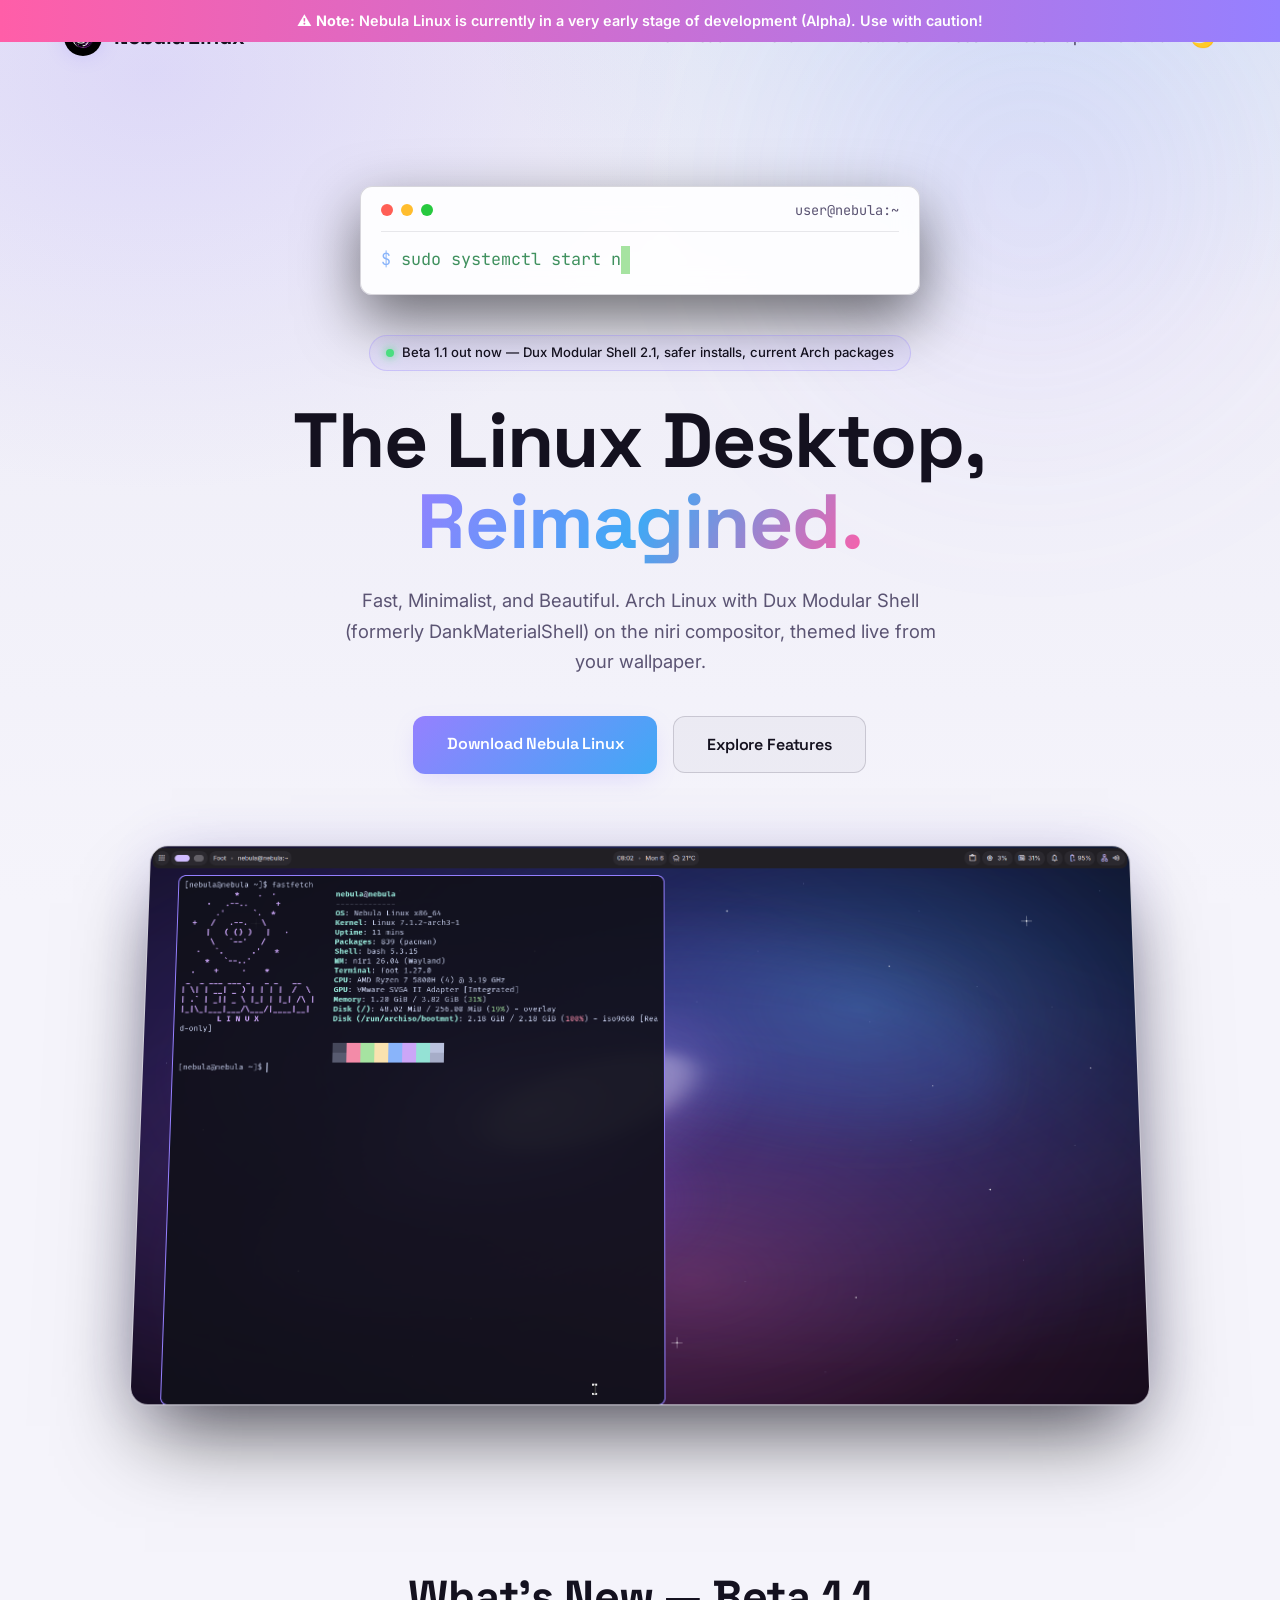
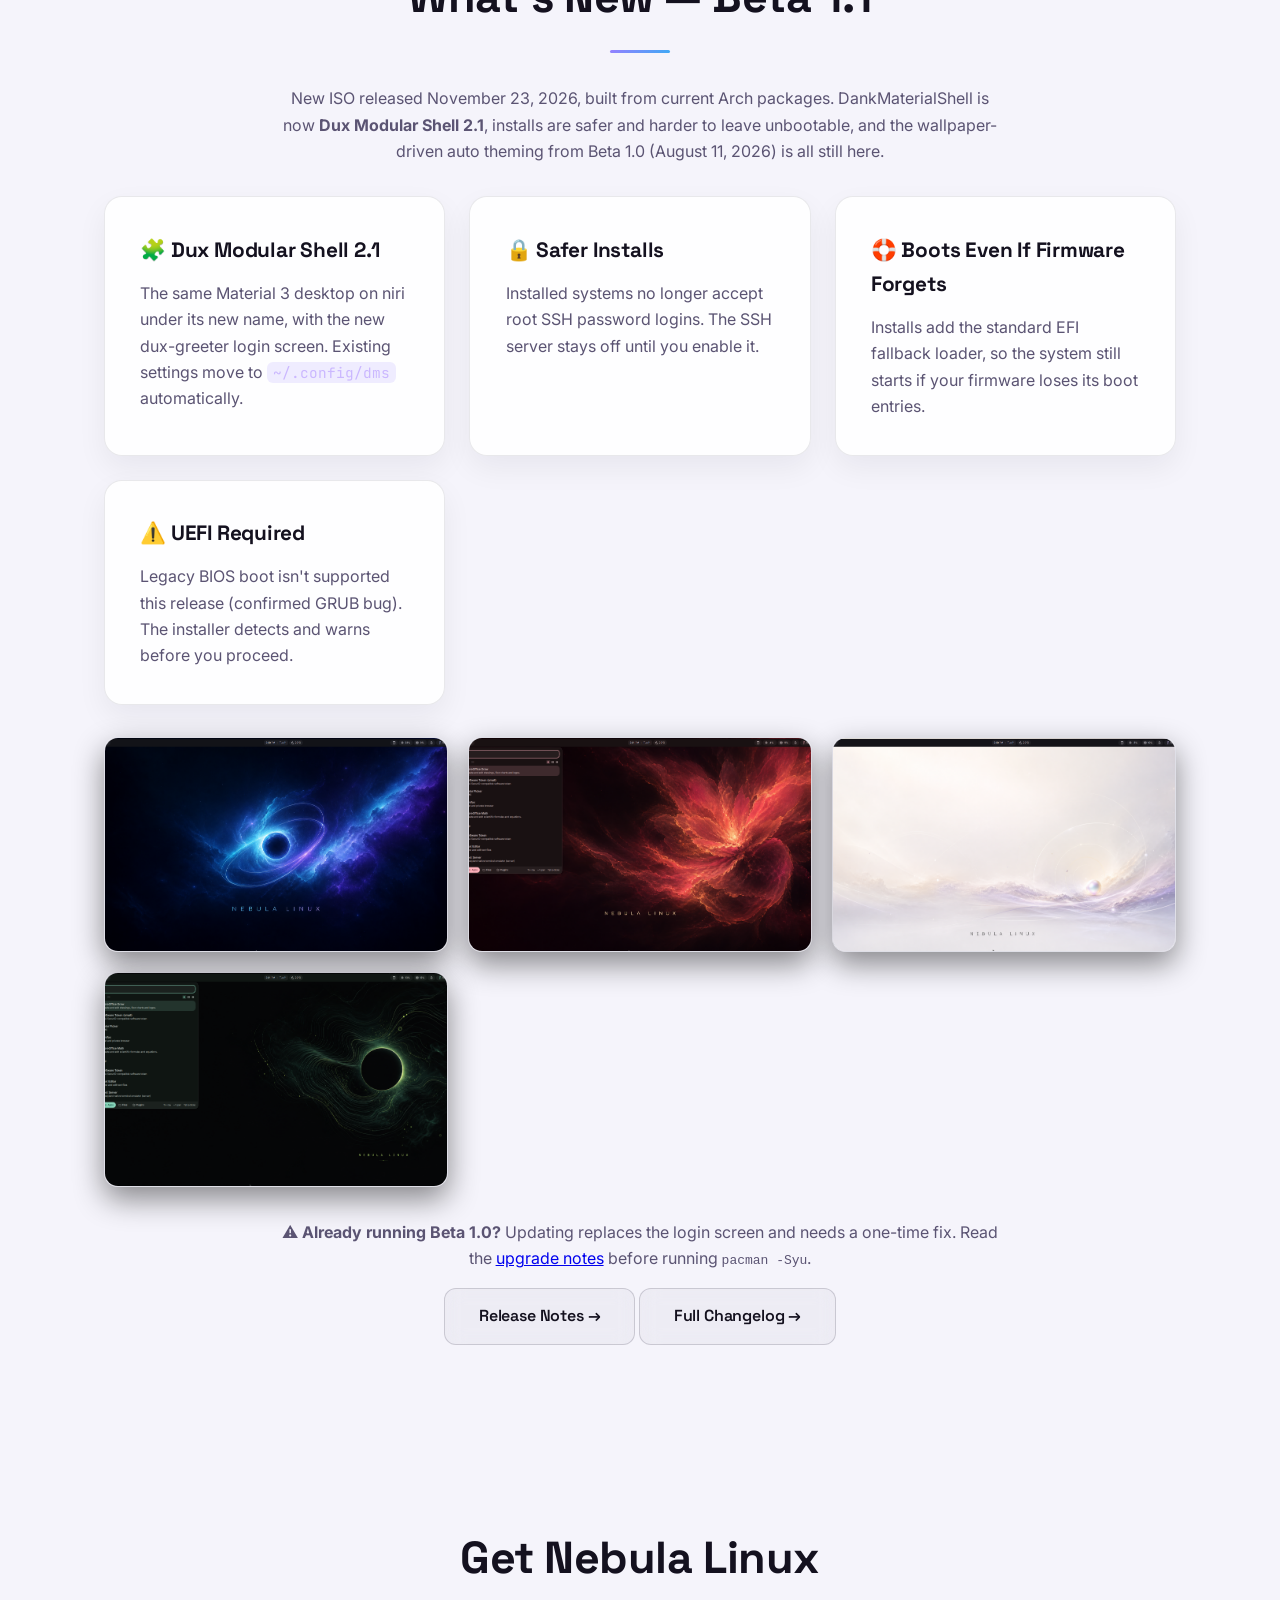
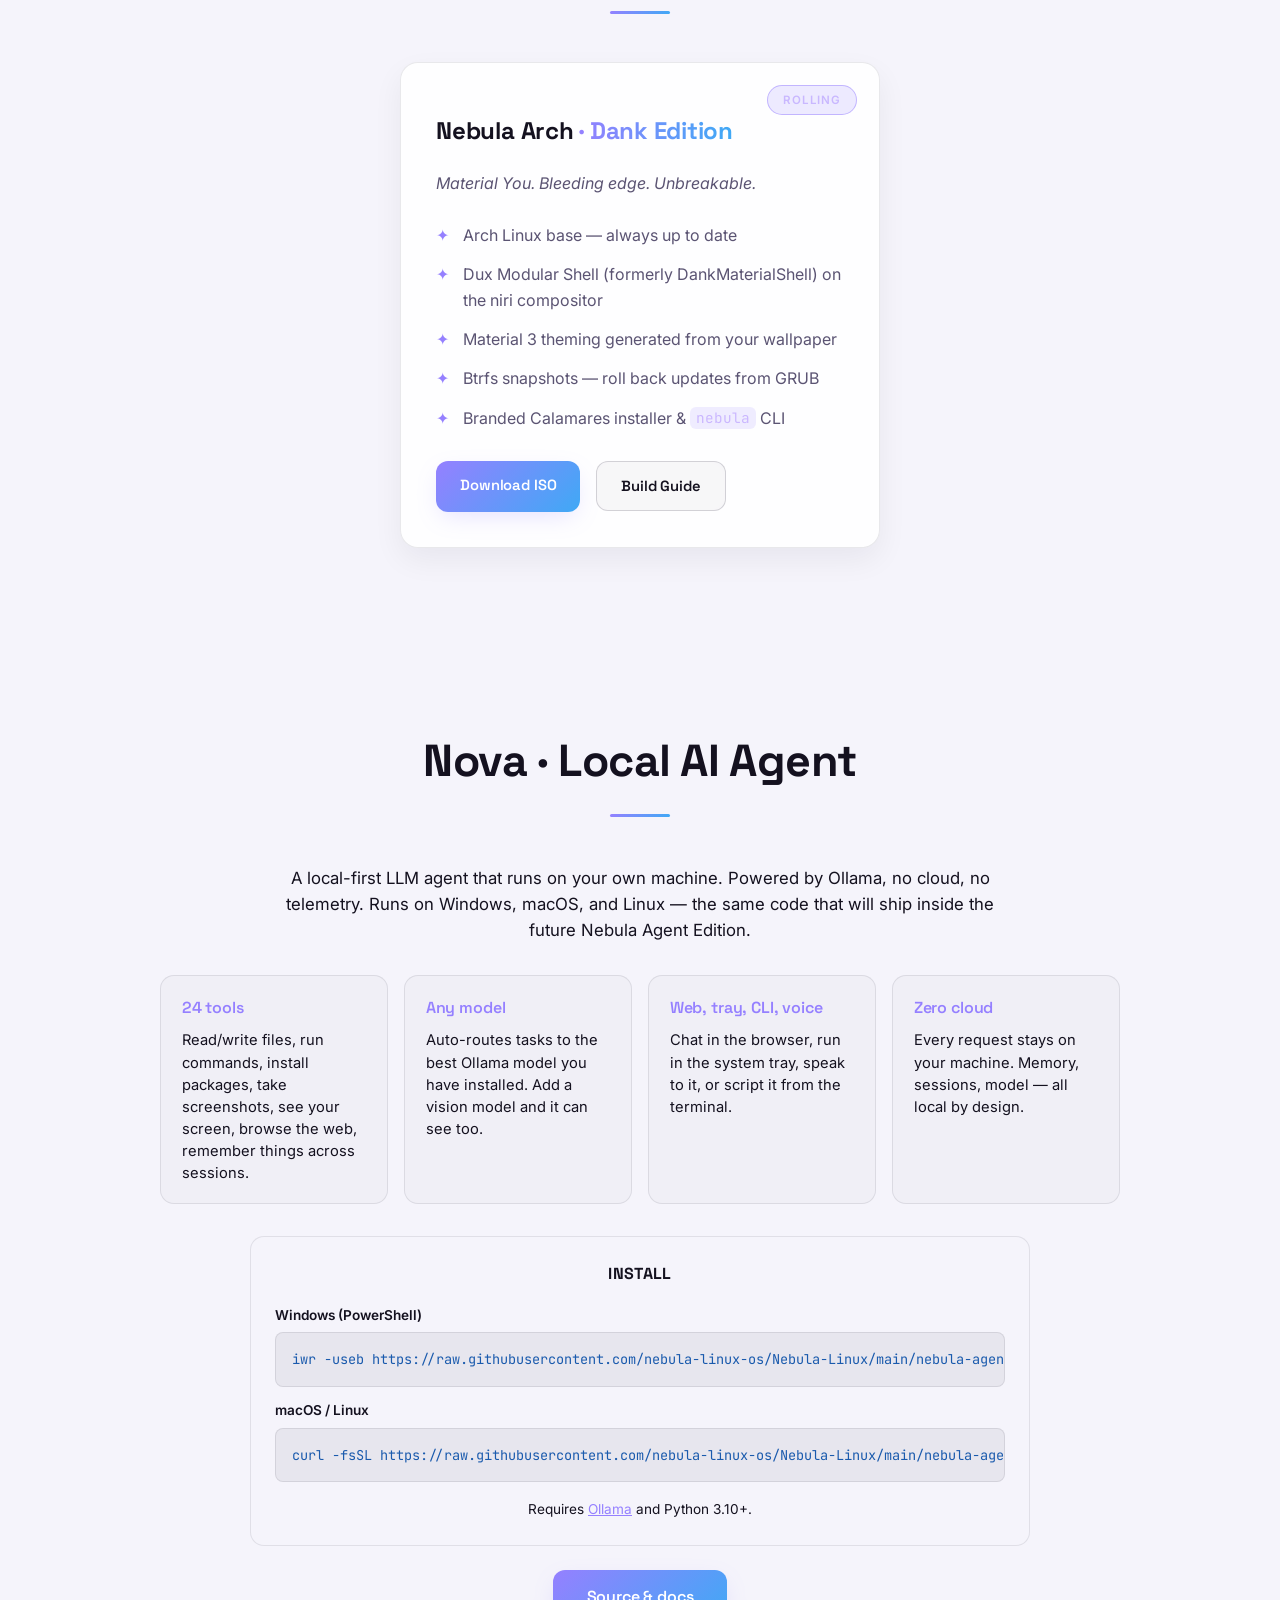
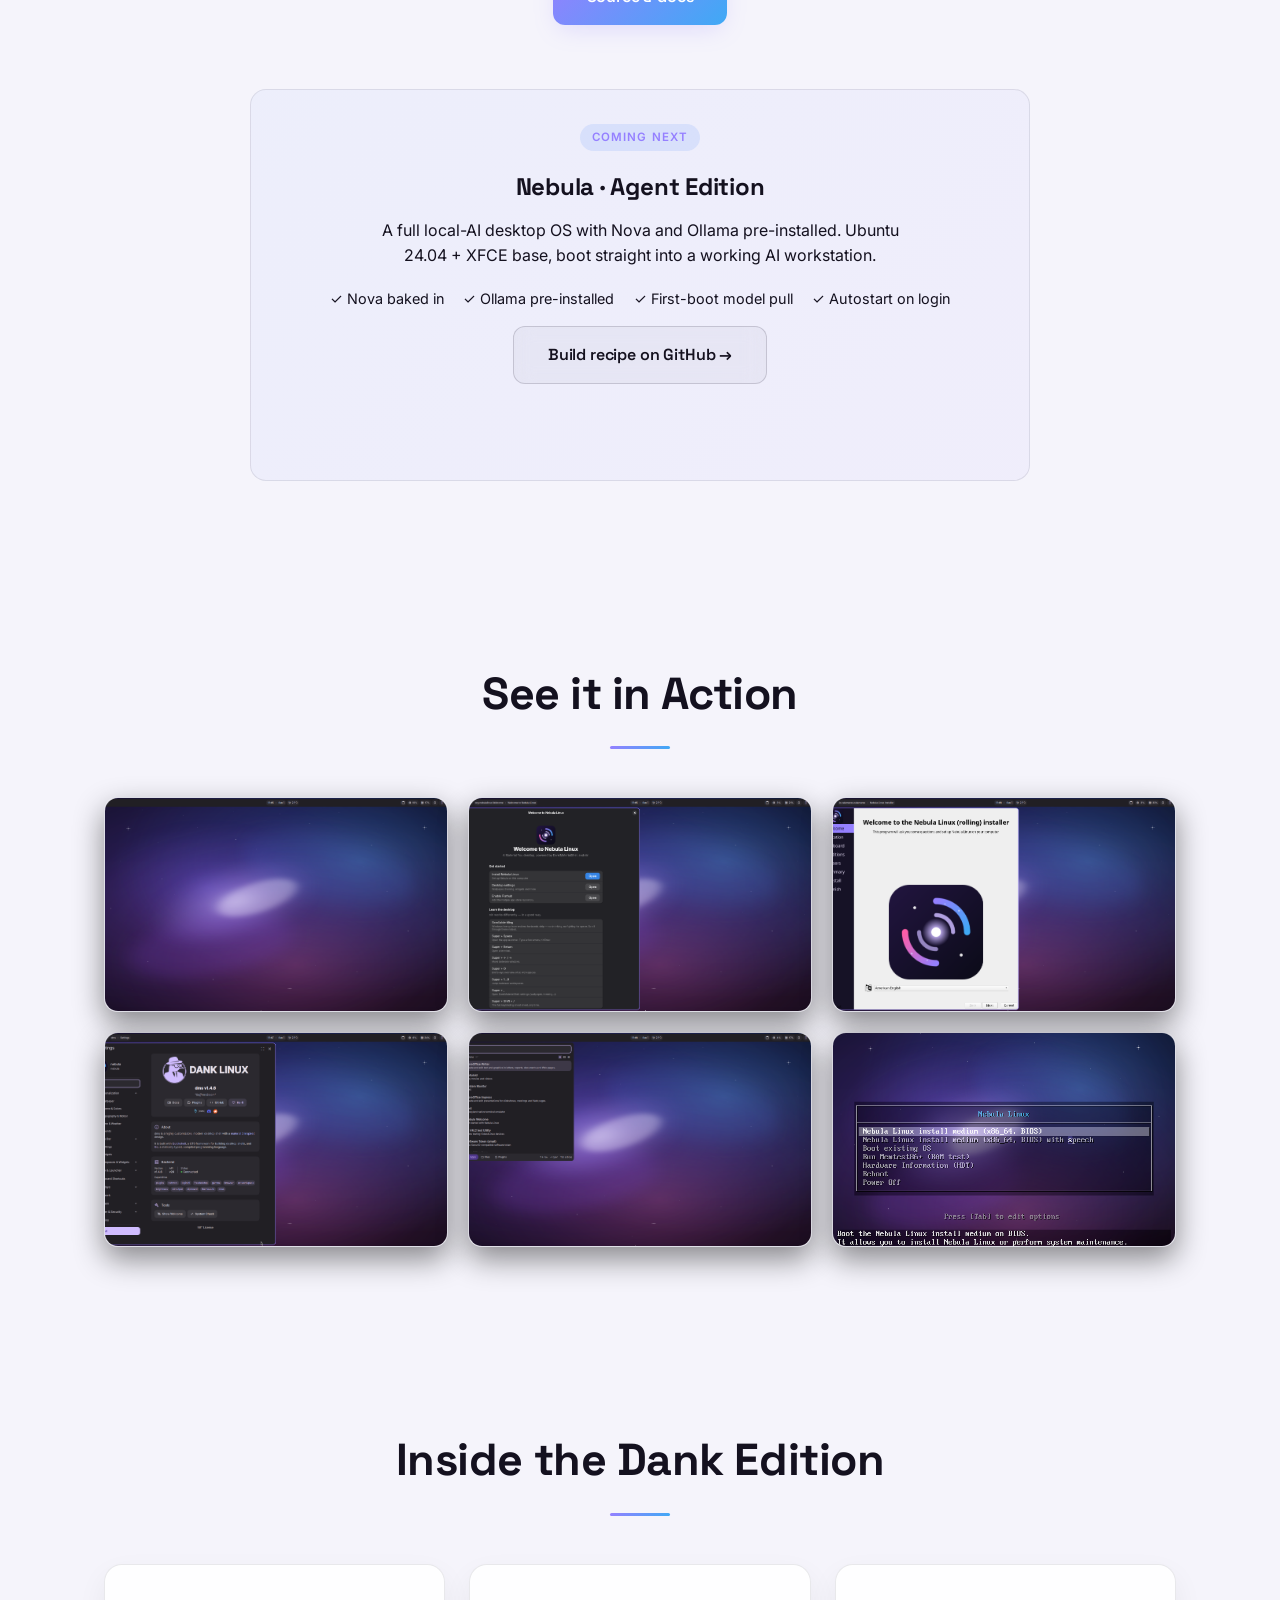
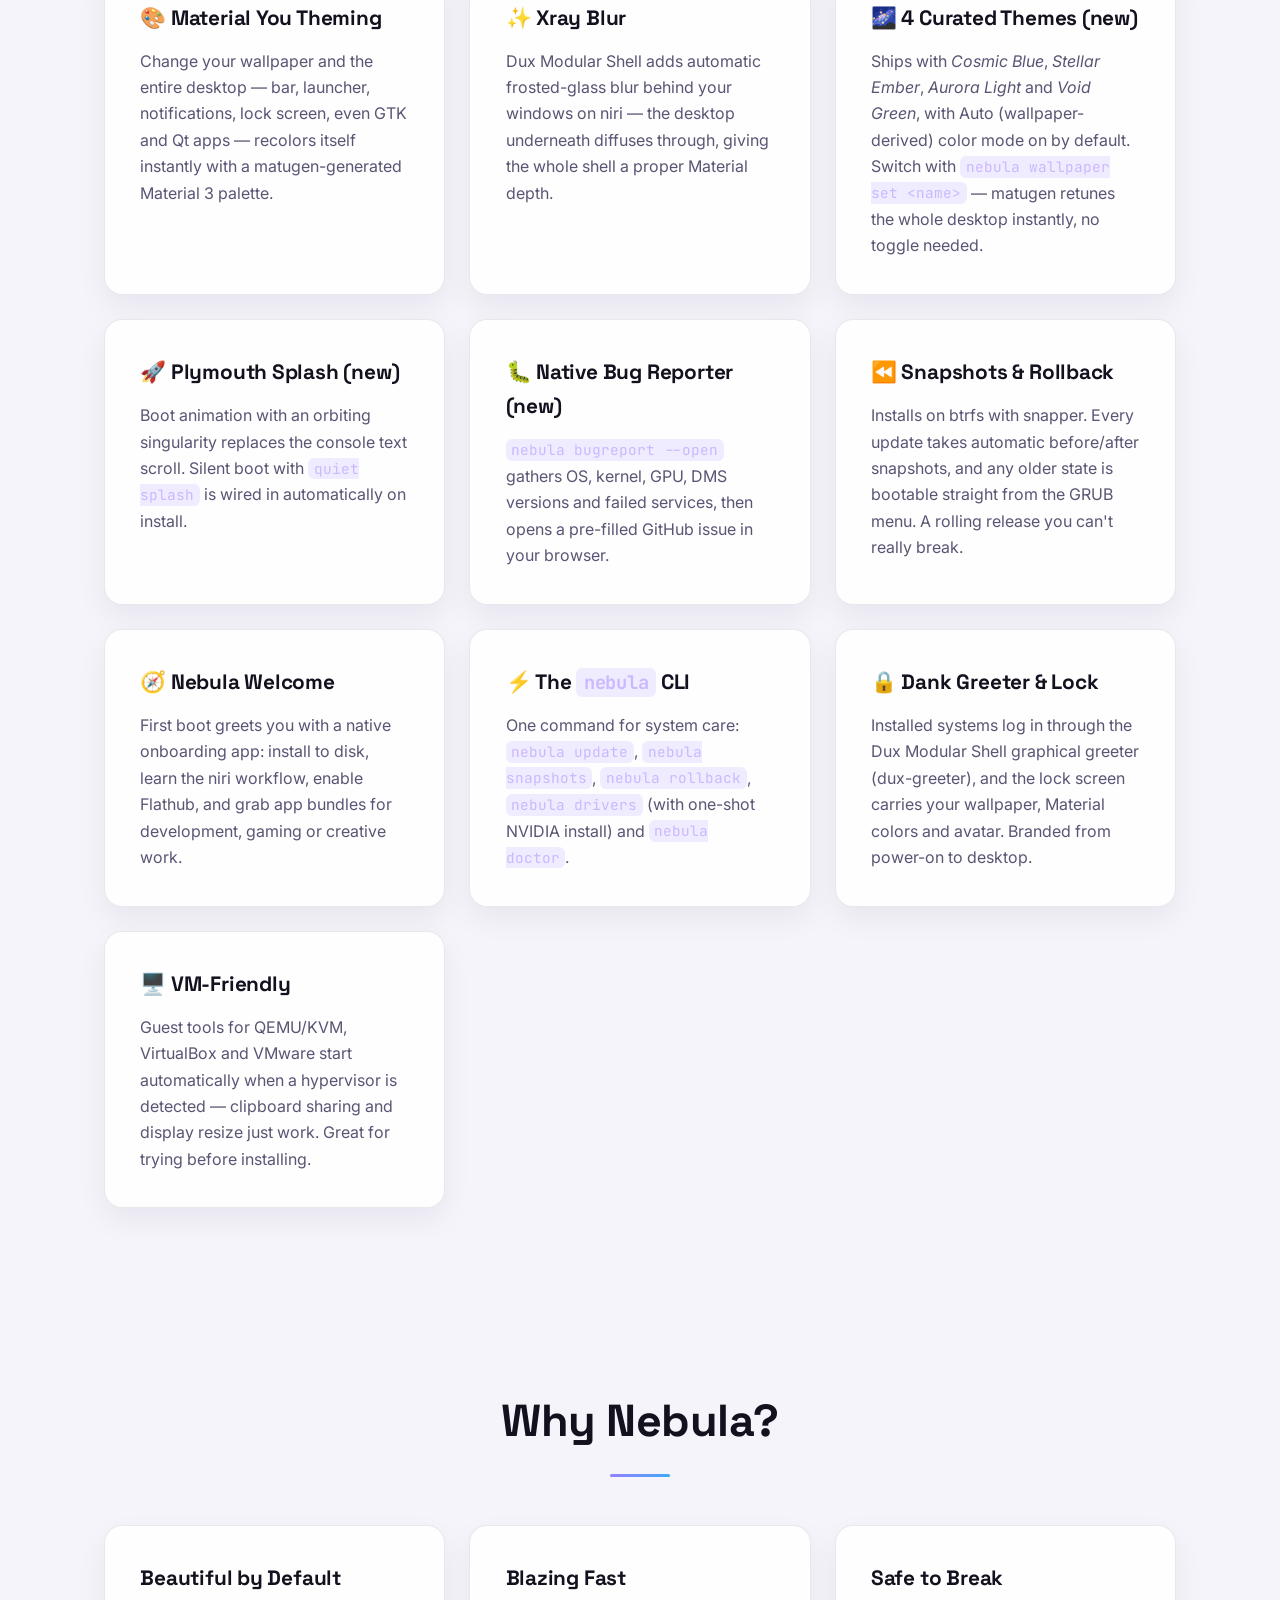
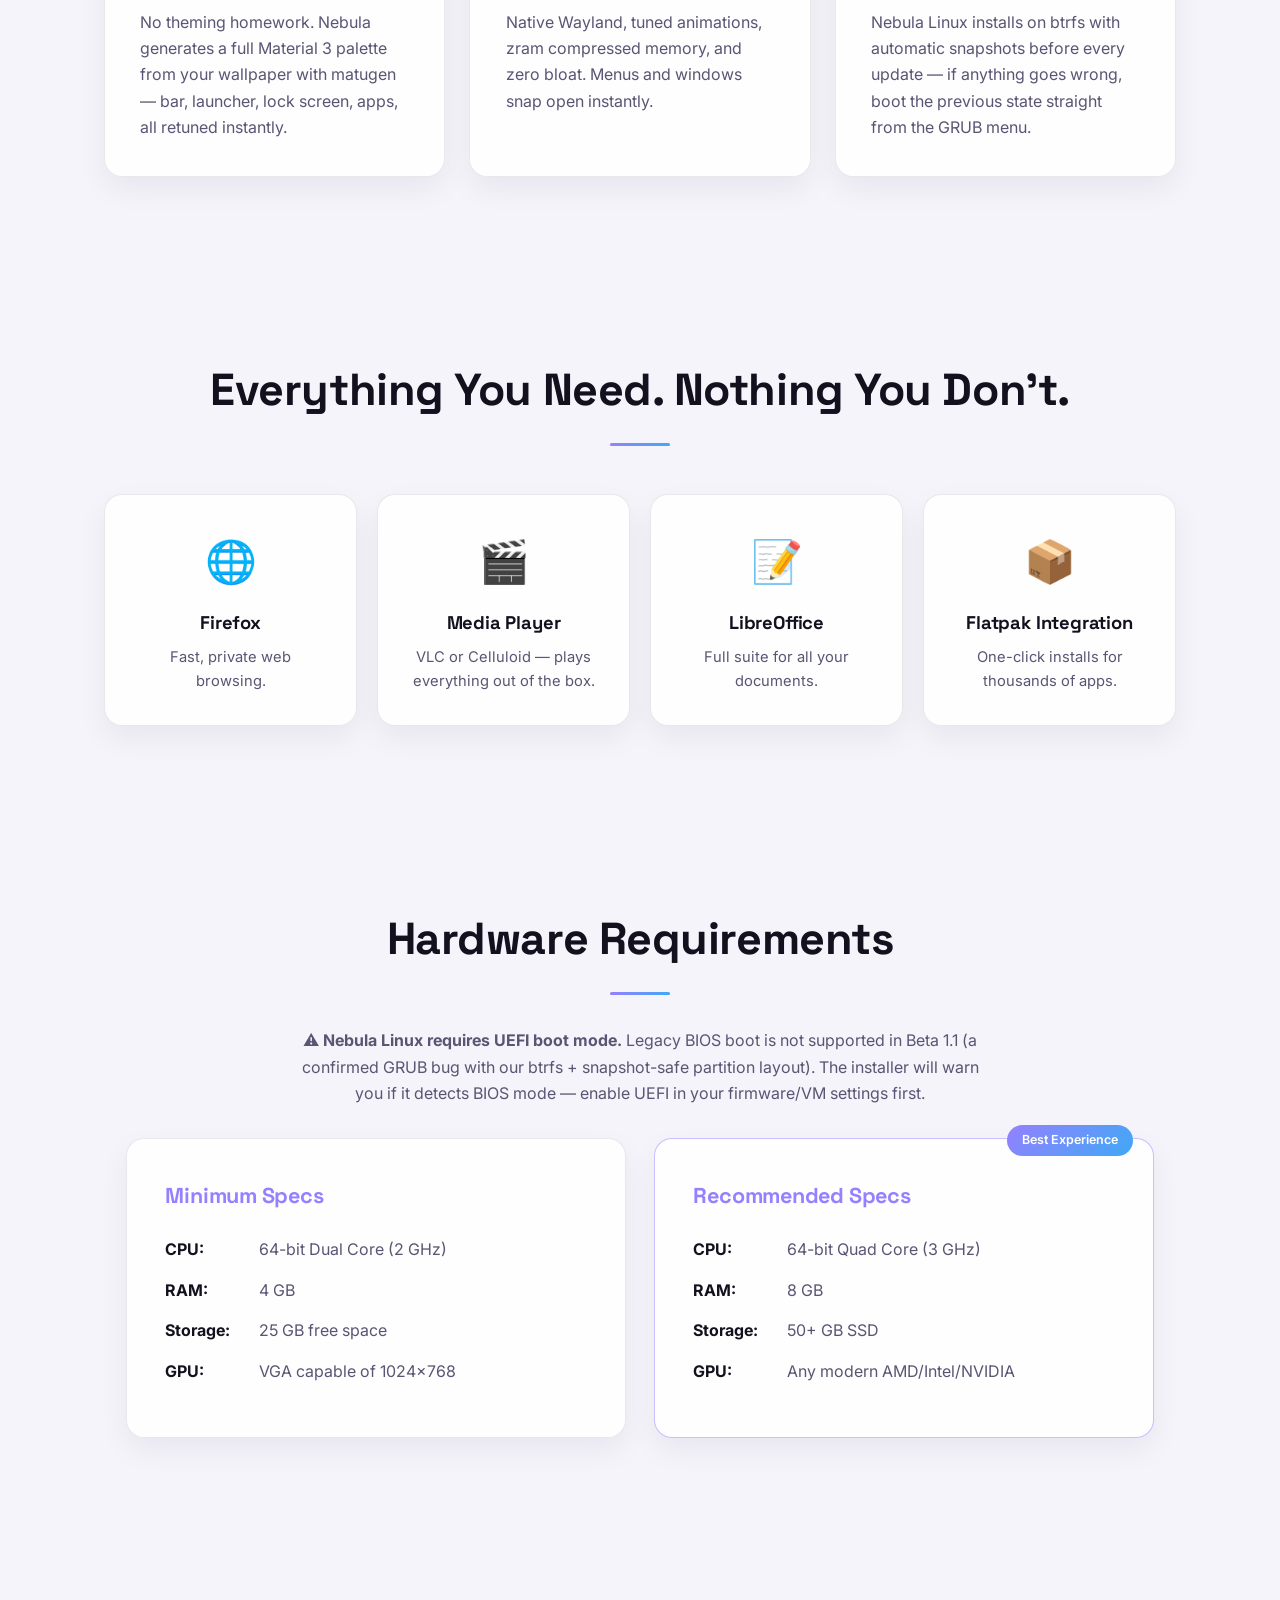
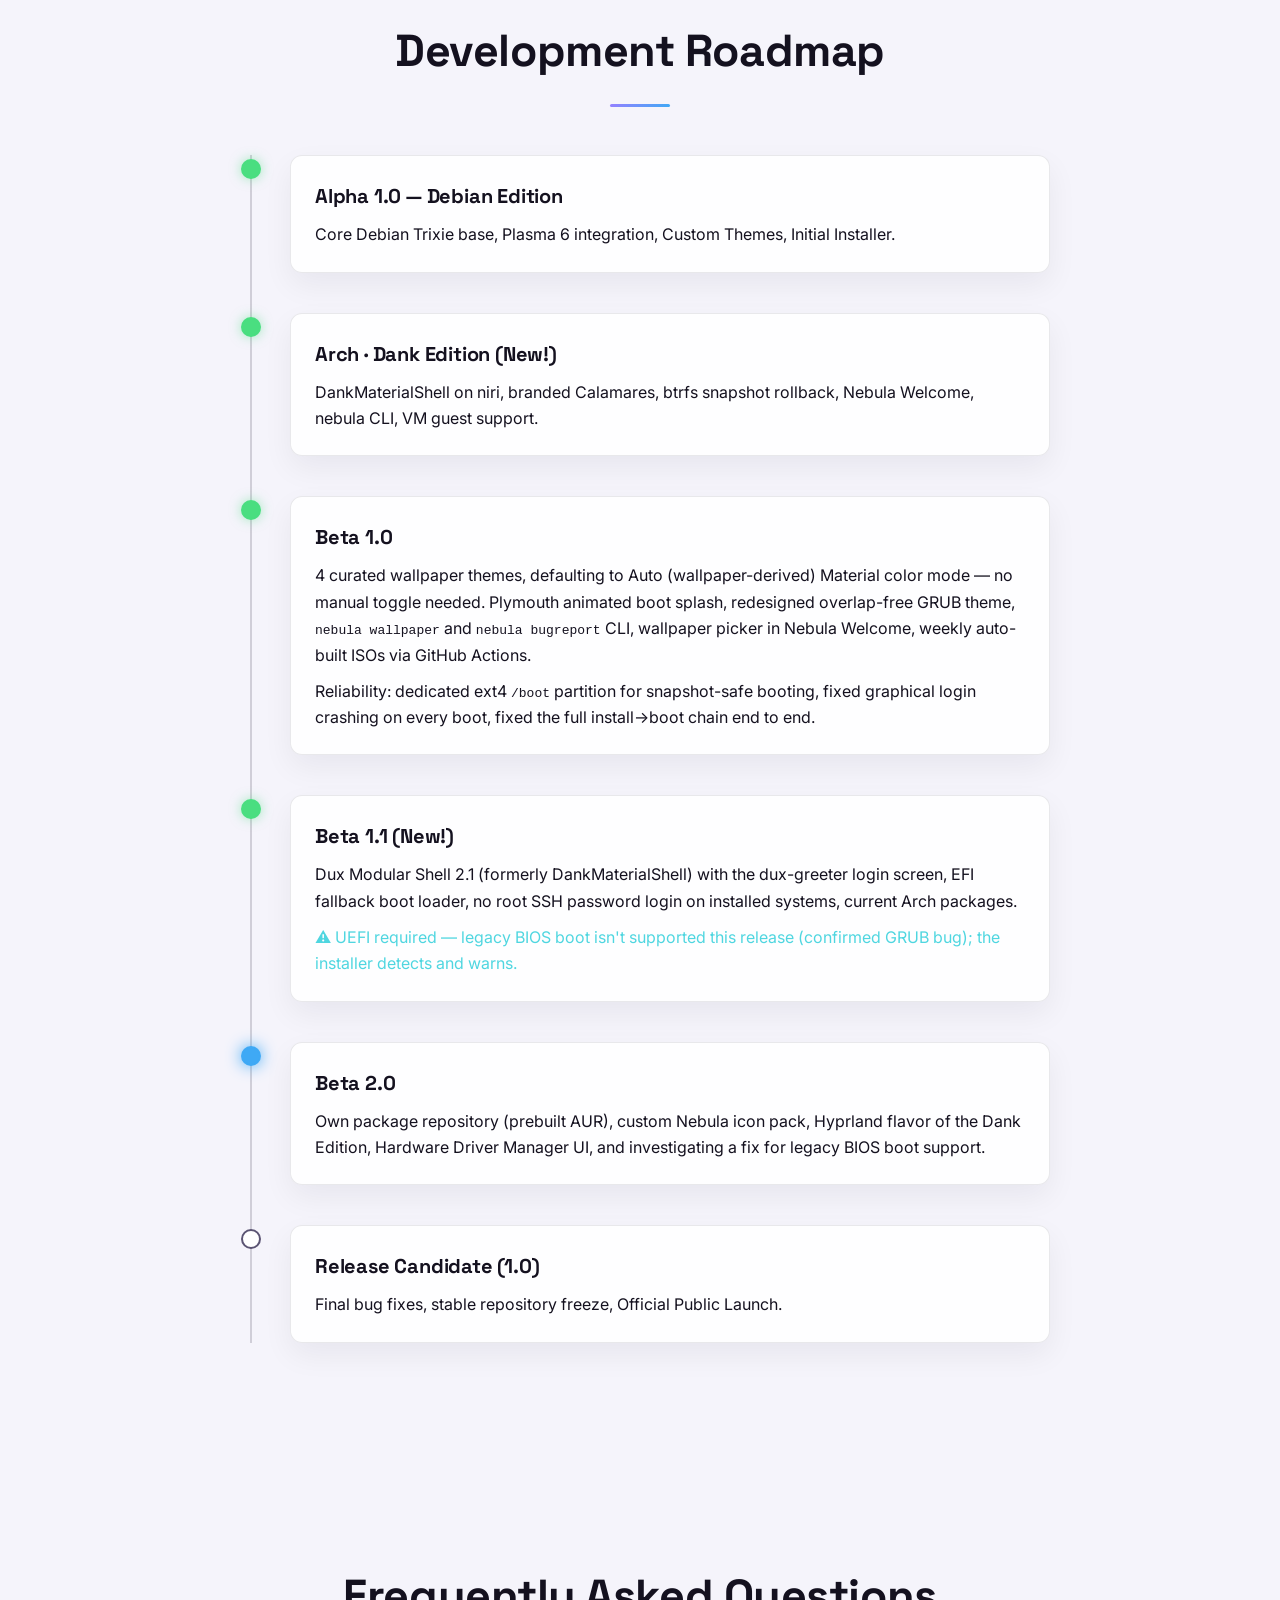
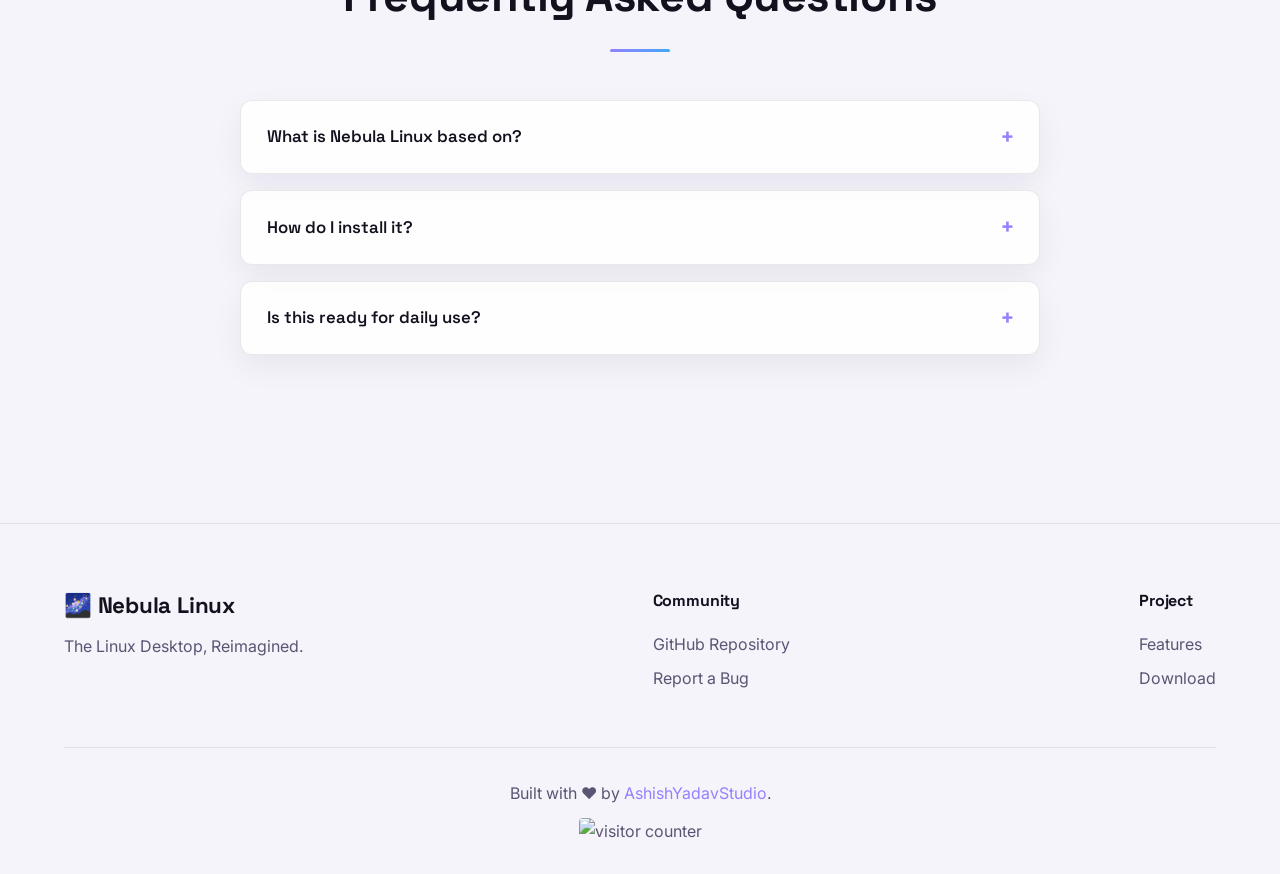
==== commit eb385fbd: "Call the 2026.11.23 release Beta 1.1 Rename the Beta 1.0 refresh to Beta 1.1 on the website, roadmap" ====
--- a/docs/index.html
+++ b/docs/index.html
@@ -56,7 +56,7 @@
                     <span class="prompt">$ </span><span class="typed-text"></span><span class="cursor">&nbsp;</span>
                 </div>
             </div>
-            <div class="hero-badge fade-in-up"><span class="dot-live"></span> Beta 1.0 refreshed — Dux Modular Shell 2.1, safer installs, current Arch packages</div>
+            <div class="hero-badge fade-in-up"><span class="dot-live"></span> Beta 1.1 out now — Dux Modular Shell 2.1, safer installs, current Arch packages</div>
             <h1 class="fade-in-up delay-1">The Linux Desktop,<br><span class="gradient-text">Reimagined.</span></h1>
             <p class="fade-in-up delay-1">Fast, Minimalist, and Beautiful. Arch Linux with Dux Modular Shell (formerly DankMaterialShell) on the niri compositor, themed live from your wallpaper.</p>
             <div class="cta-buttons fade-in-up delay-2">
@@ -70,7 +70,7 @@
     </header>
 
     <section id="whats-new" class="features-section">
-        <h2 class="section-title">What's New — Beta 1.0 Refresh</h2>
+        <h2 class="section-title">What's New — Beta 1.1</h2>
         <p style="text-align:center; max-width: 720px; margin: -1rem auto 2rem; color: var(--text-secondary);">
             New ISO released November 23, 2026, built from current Arch packages.
             DankMaterialShell is now <strong>Dux Modular Shell 2.1</strong>, installs are
@@ -104,11 +104,11 @@
         <p style="text-align:center; max-width: 720px; margin: 2rem auto 0; color: var(--text-secondary);">
             ⚠️ <strong>Already running Beta 1.0?</strong> Updating replaces the login screen and
             needs a one-time fix. Read the
-            <a href="https://github.com/nebula-linux-os/Nebula-Linux/releases/tag/arch-beta-1.0-2026.11.23" target="_blank">upgrade notes</a>
+            <a href="https://github.com/nebula-linux-os/Nebula-Linux/releases/tag/arch-beta-1.1" target="_blank">upgrade notes</a>
             before running <code>pacman -Syu</code>.
         </p>
         <p style="text-align:center; margin-top: 1rem;">
-            <a href="https://github.com/nebula-linux-os/Nebula-Linux/releases/tag/arch-beta-1.0-2026.11.23" class="btn-secondary" target="_blank">Release Notes →</a>
+            <a href="https://github.com/nebula-linux-os/Nebula-Linux/releases/tag/arch-beta-1.1" class="btn-secondary" target="_blank">Release Notes →</a>
             <a href="roadmap.html" class="btn-secondary">Full Changelog →</a>
         </p>
     </section>
@@ -290,7 +290,7 @@
         <h2 class="section-title">Hardware Requirements</h2>
         <p style="text-align:center; max-width: 700px; margin: -1rem auto 2rem; color: var(--text-secondary);">
             ⚠️ <strong>Nebula Linux requires UEFI boot mode.</strong> Legacy BIOS boot is not
-            supported in Beta 1.0 (a confirmed GRUB bug with our btrfs + snapshot-safe partition
+            supported in Beta 1.1 (a confirmed GRUB bug with our btrfs + snapshot-safe partition
             layout). The installer will warn you if it detects BIOS mode — enable UEFI in your
             firmware/VM settings first.
         </p>
@@ -336,10 +336,16 @@
             <div class="timeline-item completed">
                 <div class="timeline-dot"></div>
                 <div class="timeline-content">
-                    <h3>Beta 1.0 (New!)</h3>
+                    <h3>Beta 1.0</h3>
                     <p>4 curated wallpaper themes, defaulting to Auto (wallpaper-derived) Material color mode — no manual toggle needed. Plymouth animated boot splash, redesigned overlap-free GRUB theme, <code>nebula wallpaper</code> and <code>nebula bugreport</code> CLI, wallpaper picker in Nebula Welcome, weekly auto-built ISOs via GitHub Actions.</p>
                     <p style="margin-top:0.6rem;">Reliability: dedicated ext4 <code>/boot</code> partition for snapshot-safe booting, fixed graphical login crashing on every boot, fixed the full install→boot chain end to end.</p>
-                    <p style="margin-top:0.6rem;">November 23 refresh: Dux Modular Shell 2.1 (formerly DankMaterialShell) with the dux-greeter login screen, EFI fallback boot loader, no root SSH password login on installed systems, current Arch packages.</p>
+                </div>
+            </div>
+            <div class="timeline-item completed">
+                <div class="timeline-dot"></div>
+                <div class="timeline-content">
+                    <h3>Beta 1.1 (New!)</h3>
+                    <p>Dux Modular Shell 2.1 (formerly DankMaterialShell) with the dux-greeter login screen, EFI fallback boot loader, no root SSH password login on installed systems, current Arch packages.</p>
                     <p style="margin-top:0.6rem; color: var(--cyan);">⚠️ UEFI required — legacy BIOS boot isn't supported this release (confirmed GRUB bug); the installer detects and warns.</p>
                 </div>
             </div>
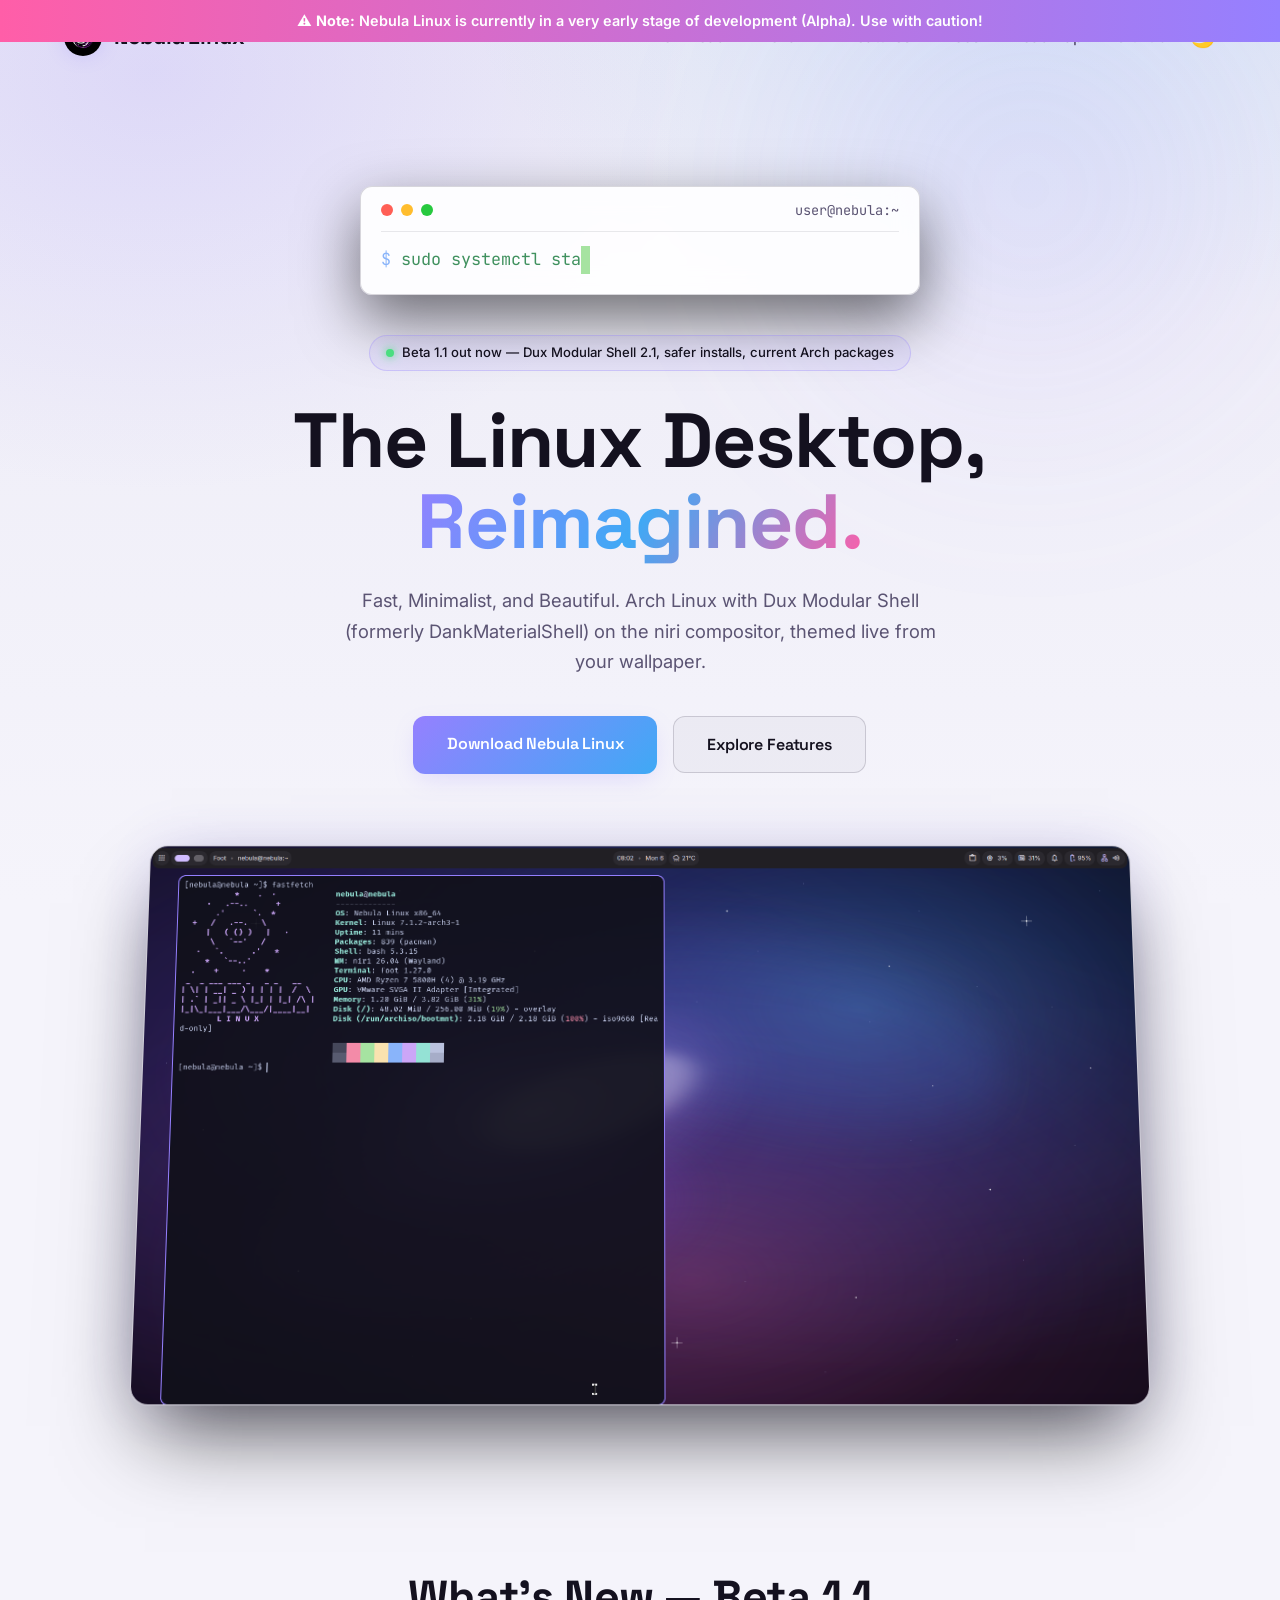
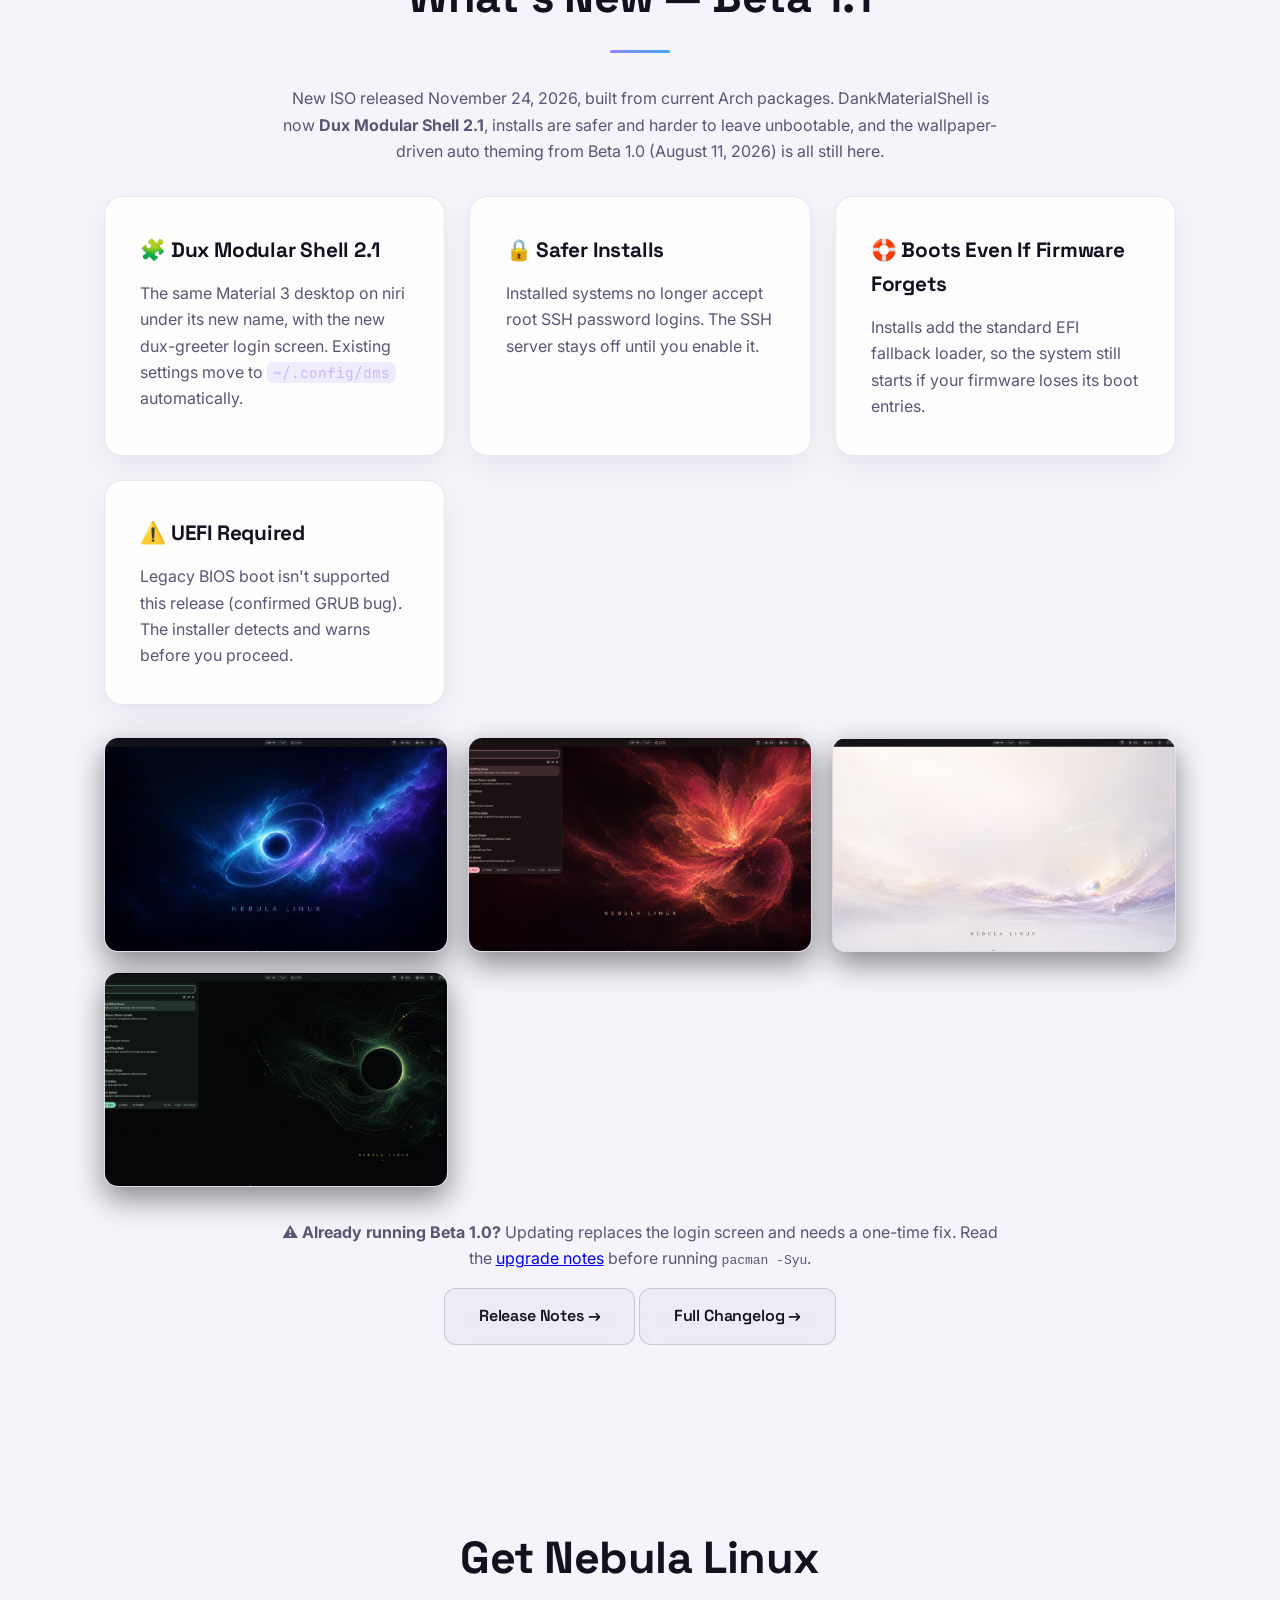
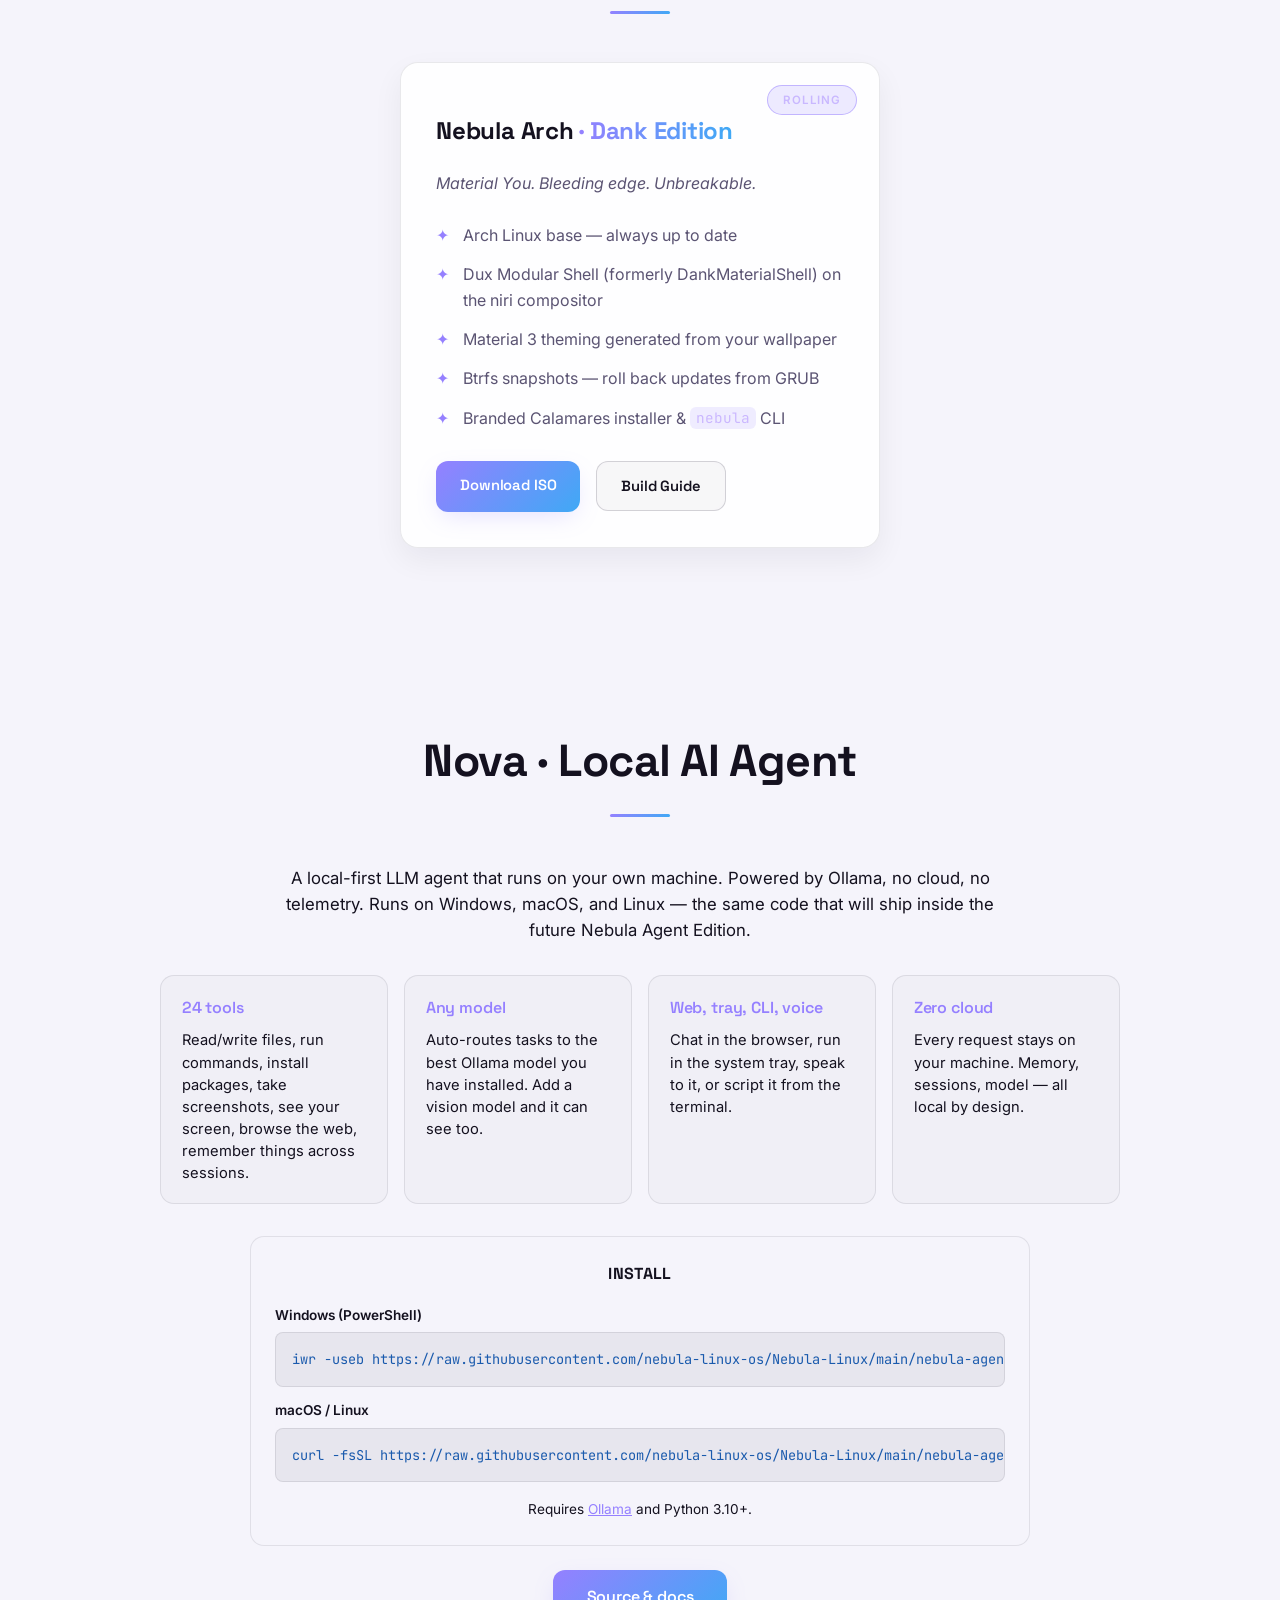
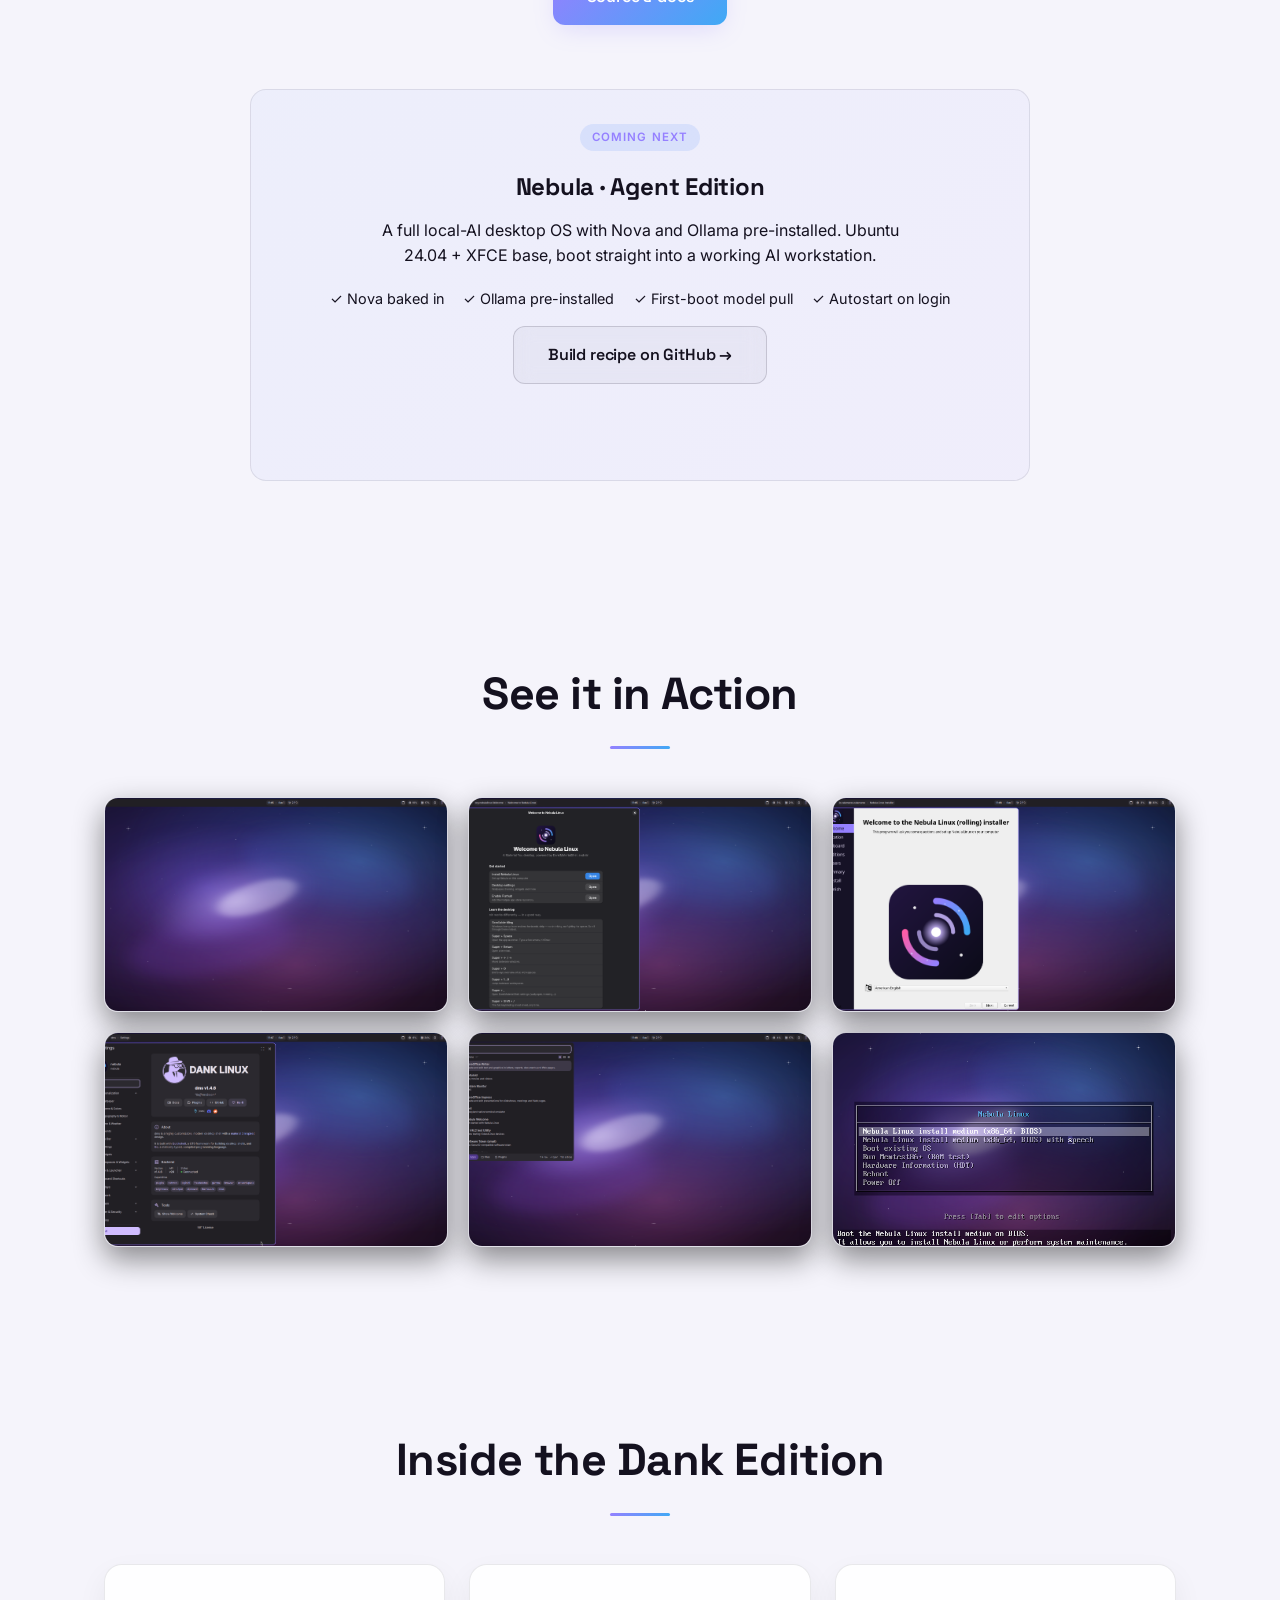
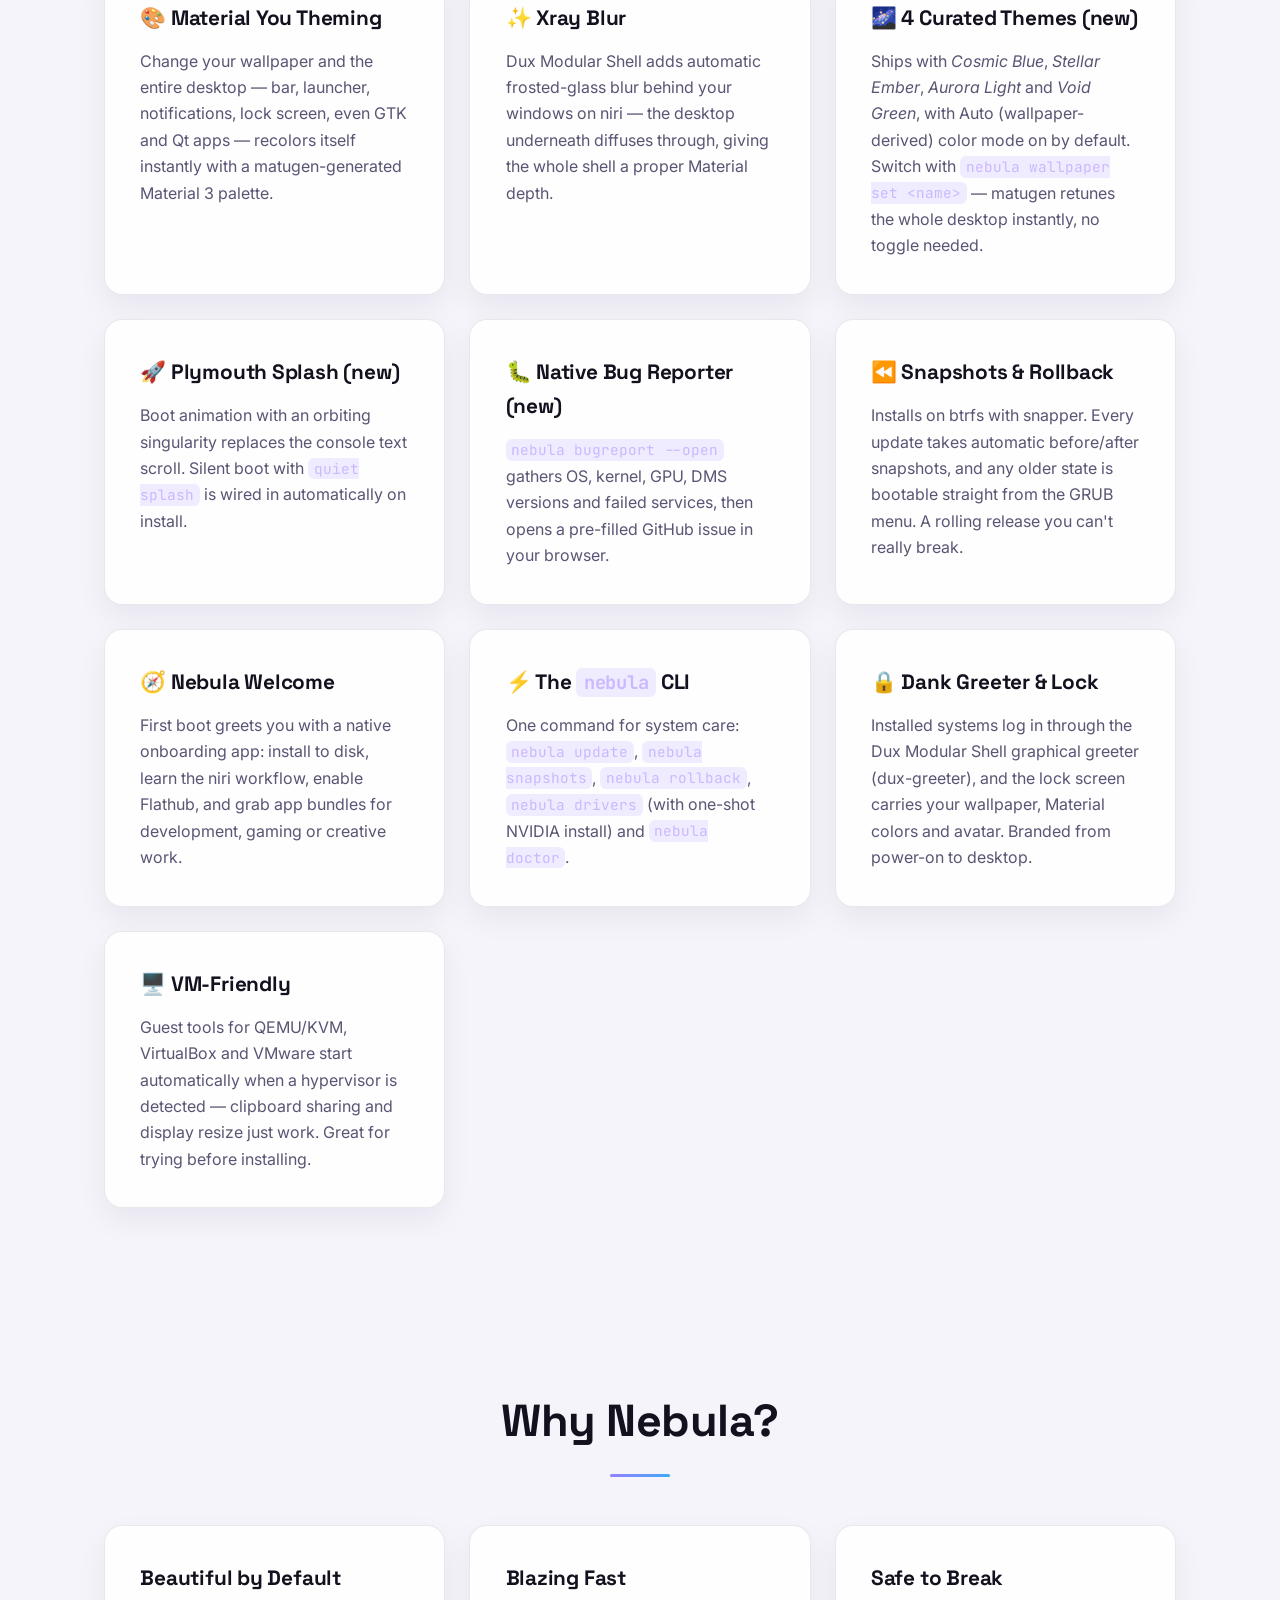
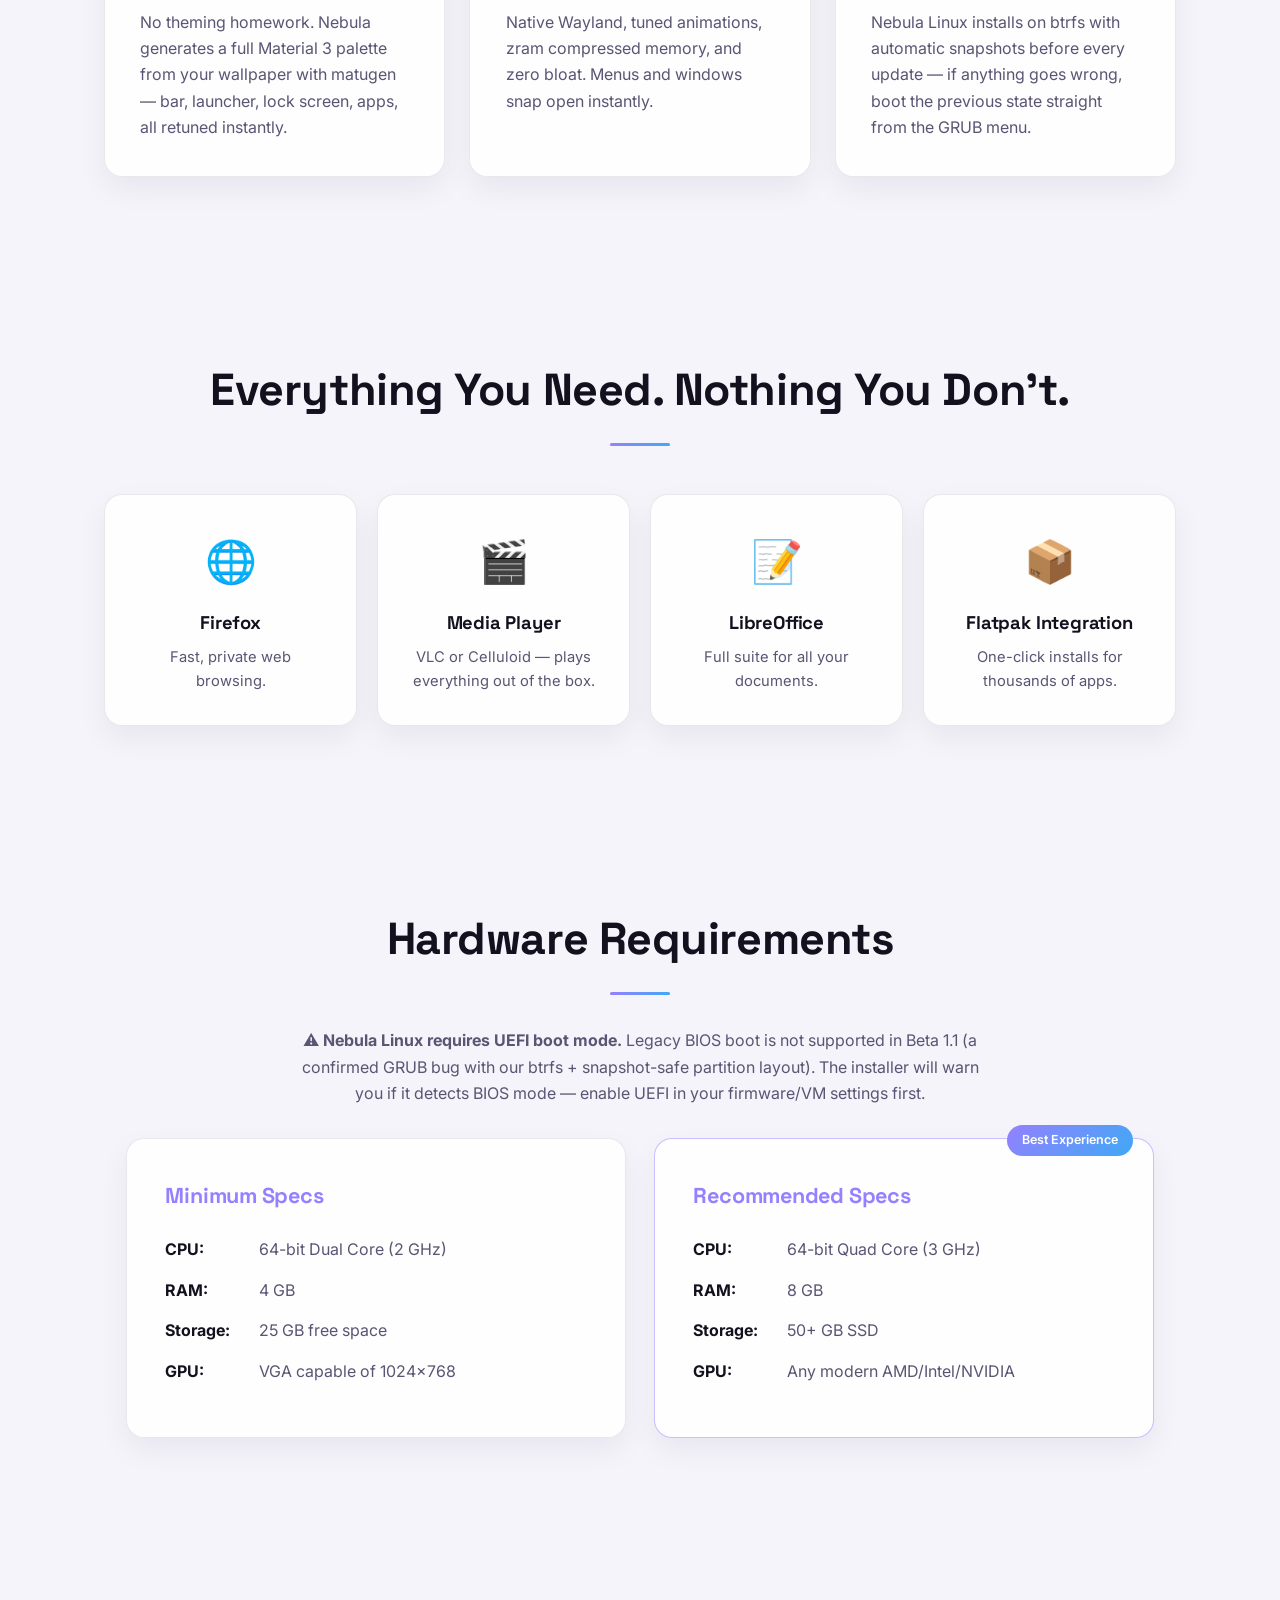
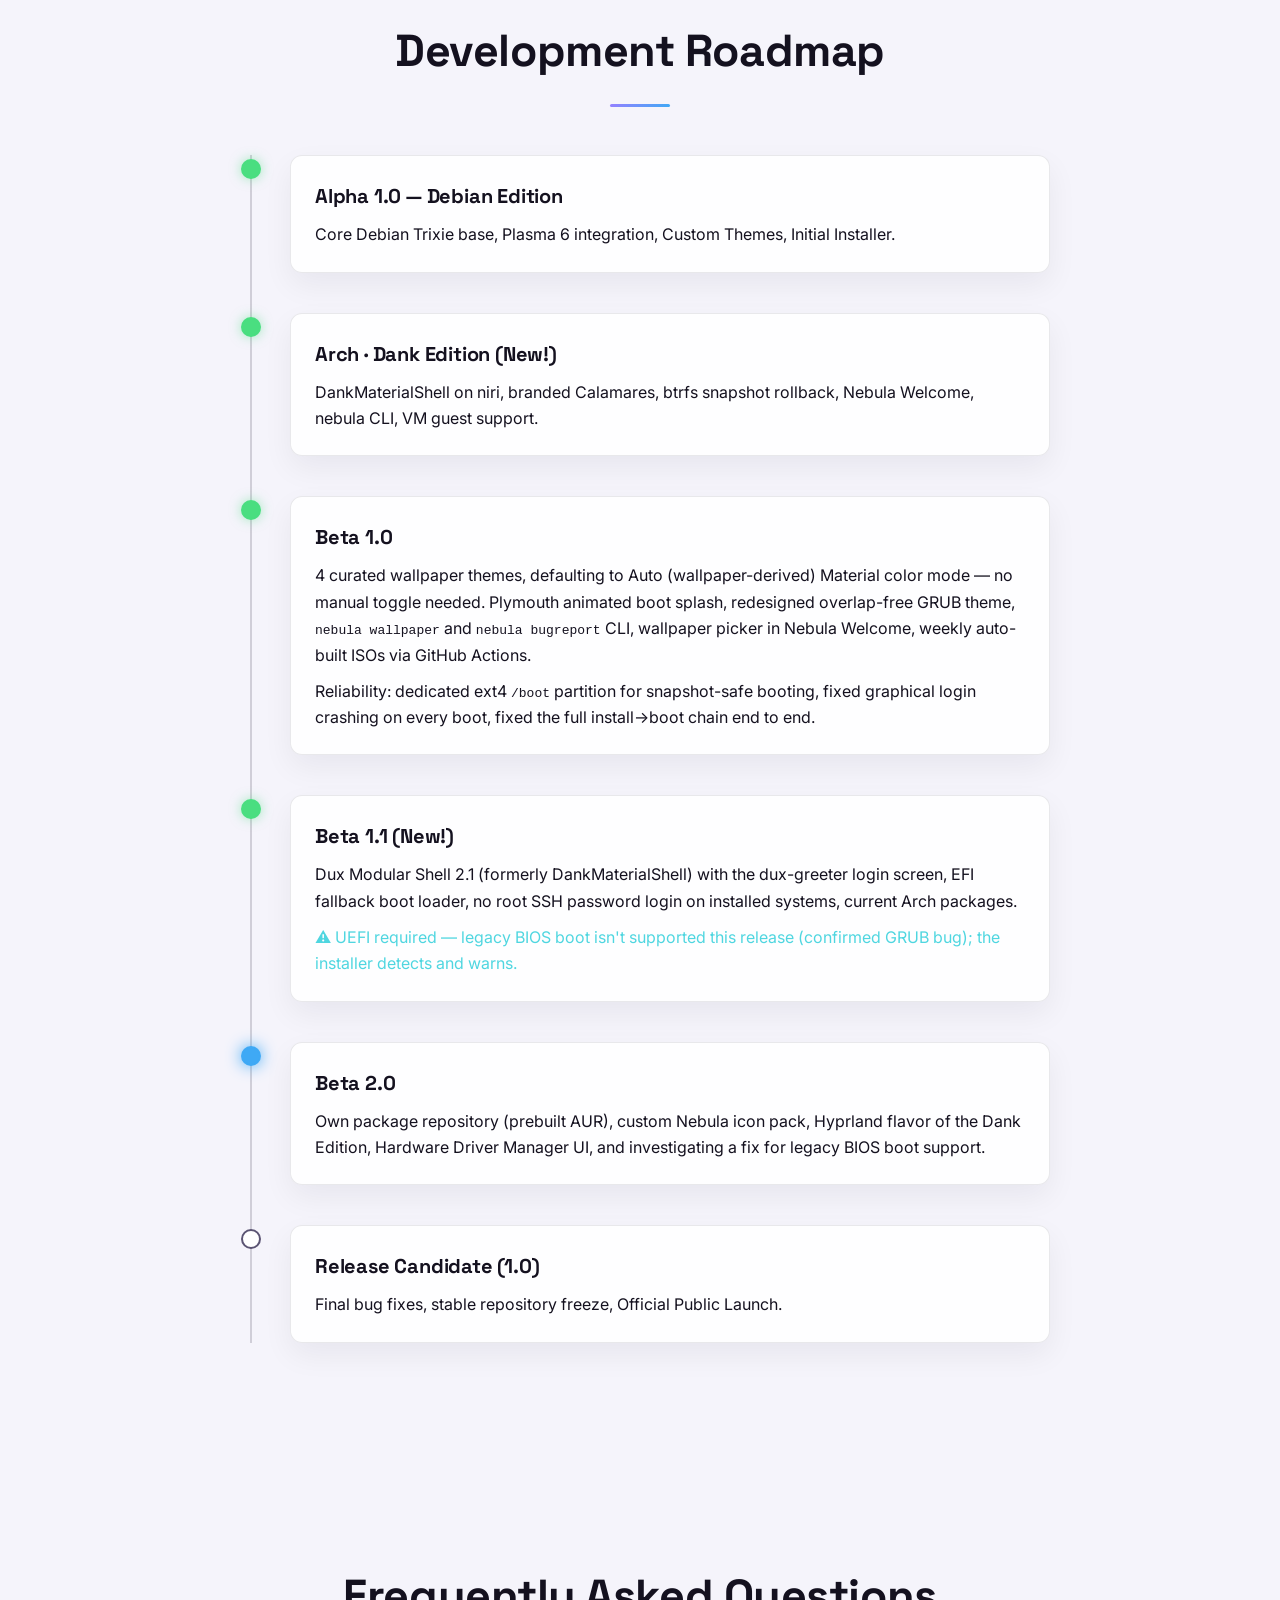
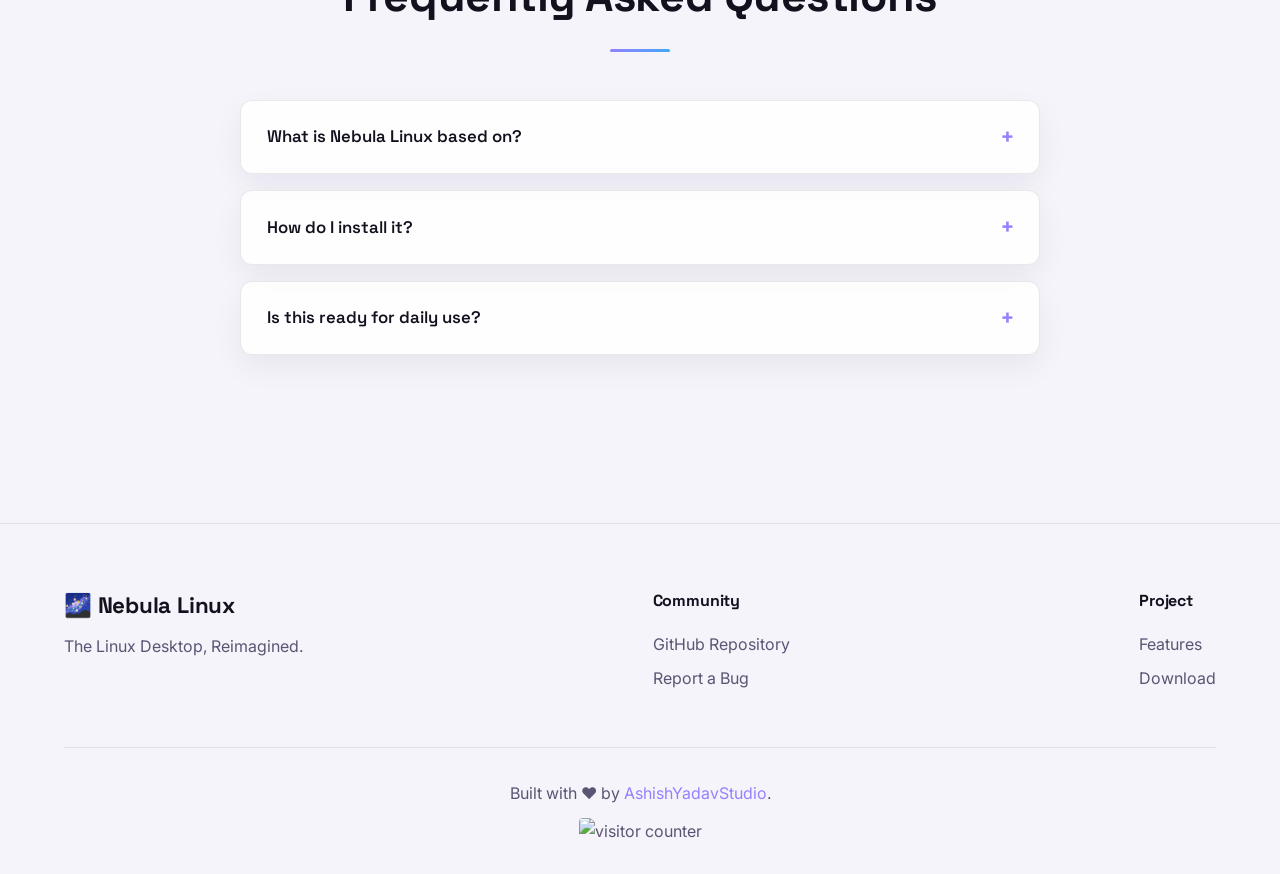
==== commit cedad110: "Point downloads at the Beta 1.1 ISO (2026.11.24) The rebuilt ISO carries the Beta 1.1 version string" ====
--- a/docs/index.html
+++ b/docs/index.html
@@ -72,7 +72,7 @@
     <section id="whats-new" class="features-section">
         <h2 class="section-title">What's New — Beta 1.1</h2>
         <p style="text-align:center; max-width: 720px; margin: -1rem auto 2rem; color: var(--text-secondary);">
-            New ISO released November 23, 2026, built from current Arch packages.
+            New ISO released November 24, 2026, built from current Arch packages.
             DankMaterialShell is now <strong>Dux Modular Shell 2.1</strong>, installs are
             safer and harder to leave unbootable, and the wallpaper-driven auto theming
             from Beta 1.0 (August 11, 2026) is all still here.
@@ -128,7 +128,7 @@
                     <li>Branded Calamares installer &amp; <code>nebula</code> CLI</li>
                 </ul>
                 <div class="cta-buttons">
-                    <a href="https://sourceforge.net/projects/nebula-linux-arch-edition-niri/files/nebula-linux-2026.11.23-x86_64.iso/download" class="btn-primary" target="_blank">Download ISO</a>
+                    <a href="https://sourceforge.net/projects/nebula-linux-arch-edition-niri/files/nebula-linux-2026.11.24-x86_64.iso/download" class="btn-primary" target="_blank">Download ISO</a>
                     <a href="https://github.com/nebula-linux-os/Nebula-Linux/tree/main#building-the-iso" class="btn-secondary" target="_blank">Build Guide</a>
                 </div>
             </div>
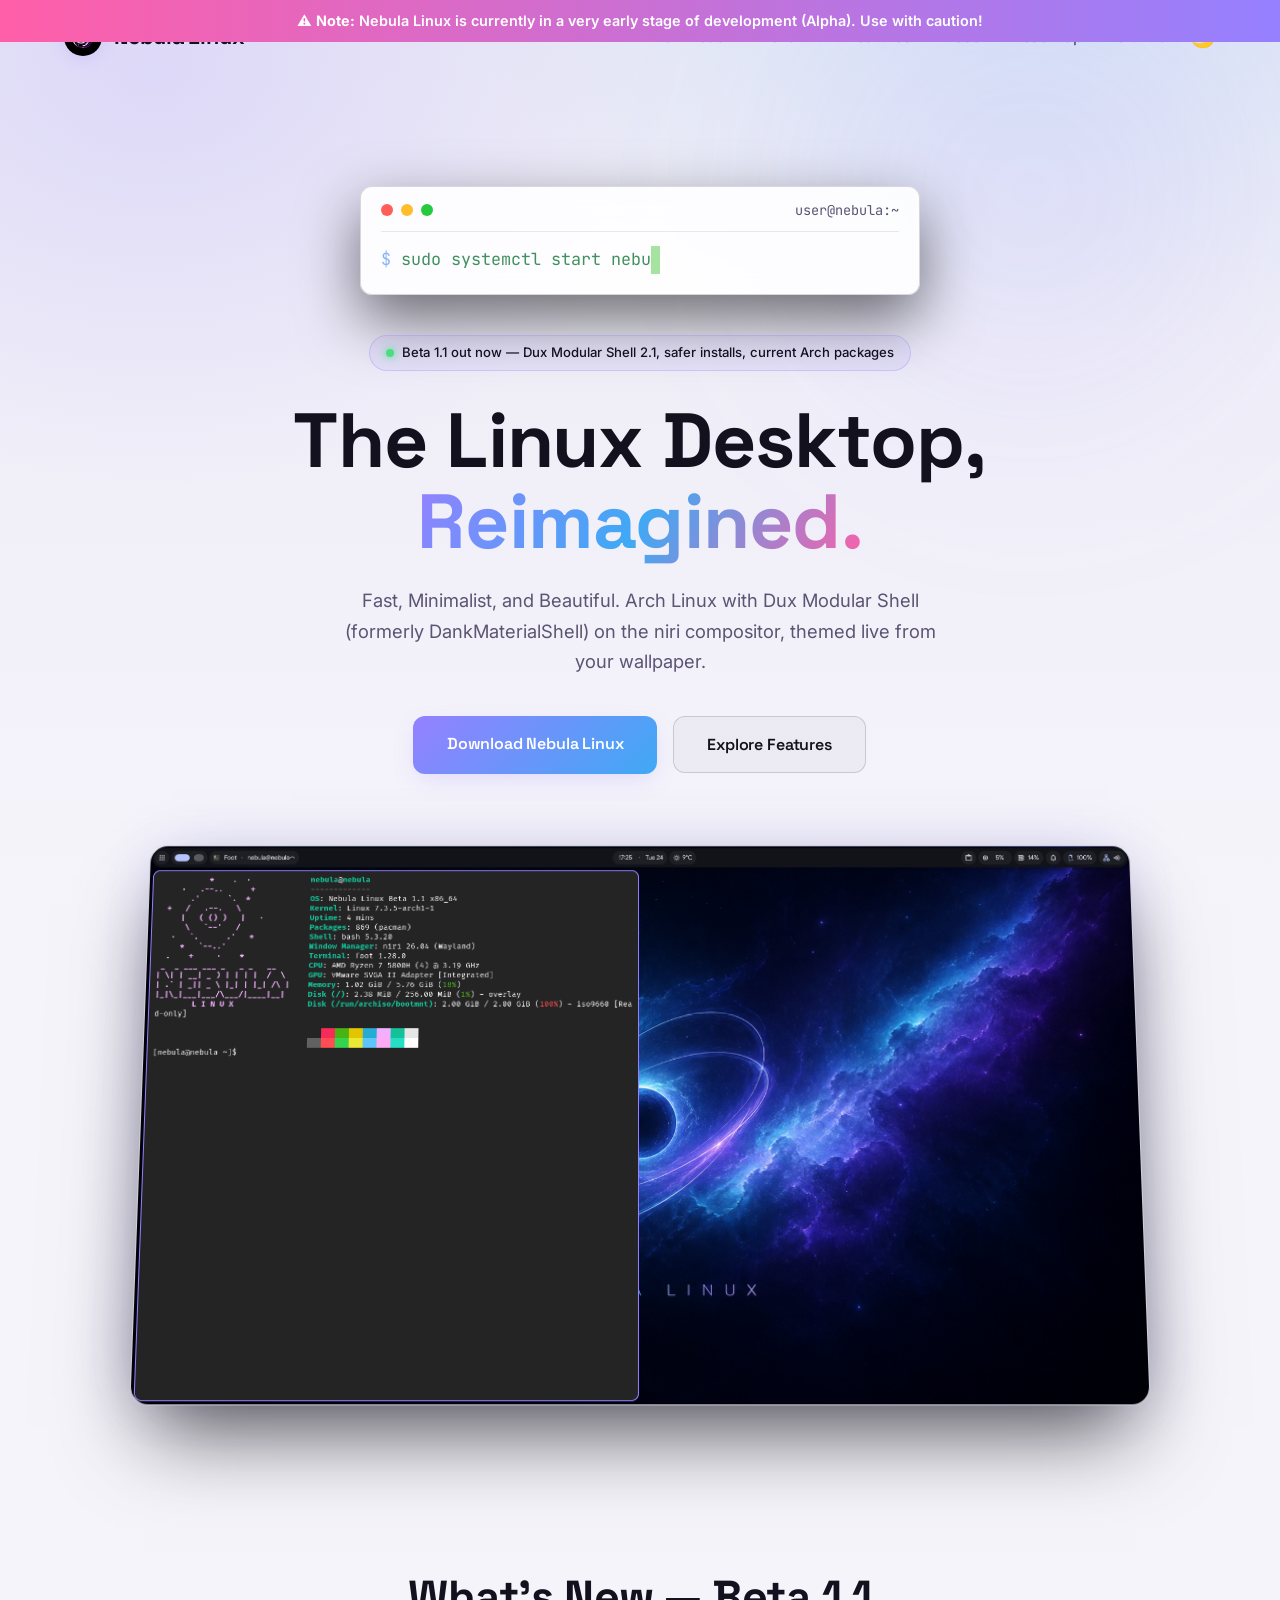
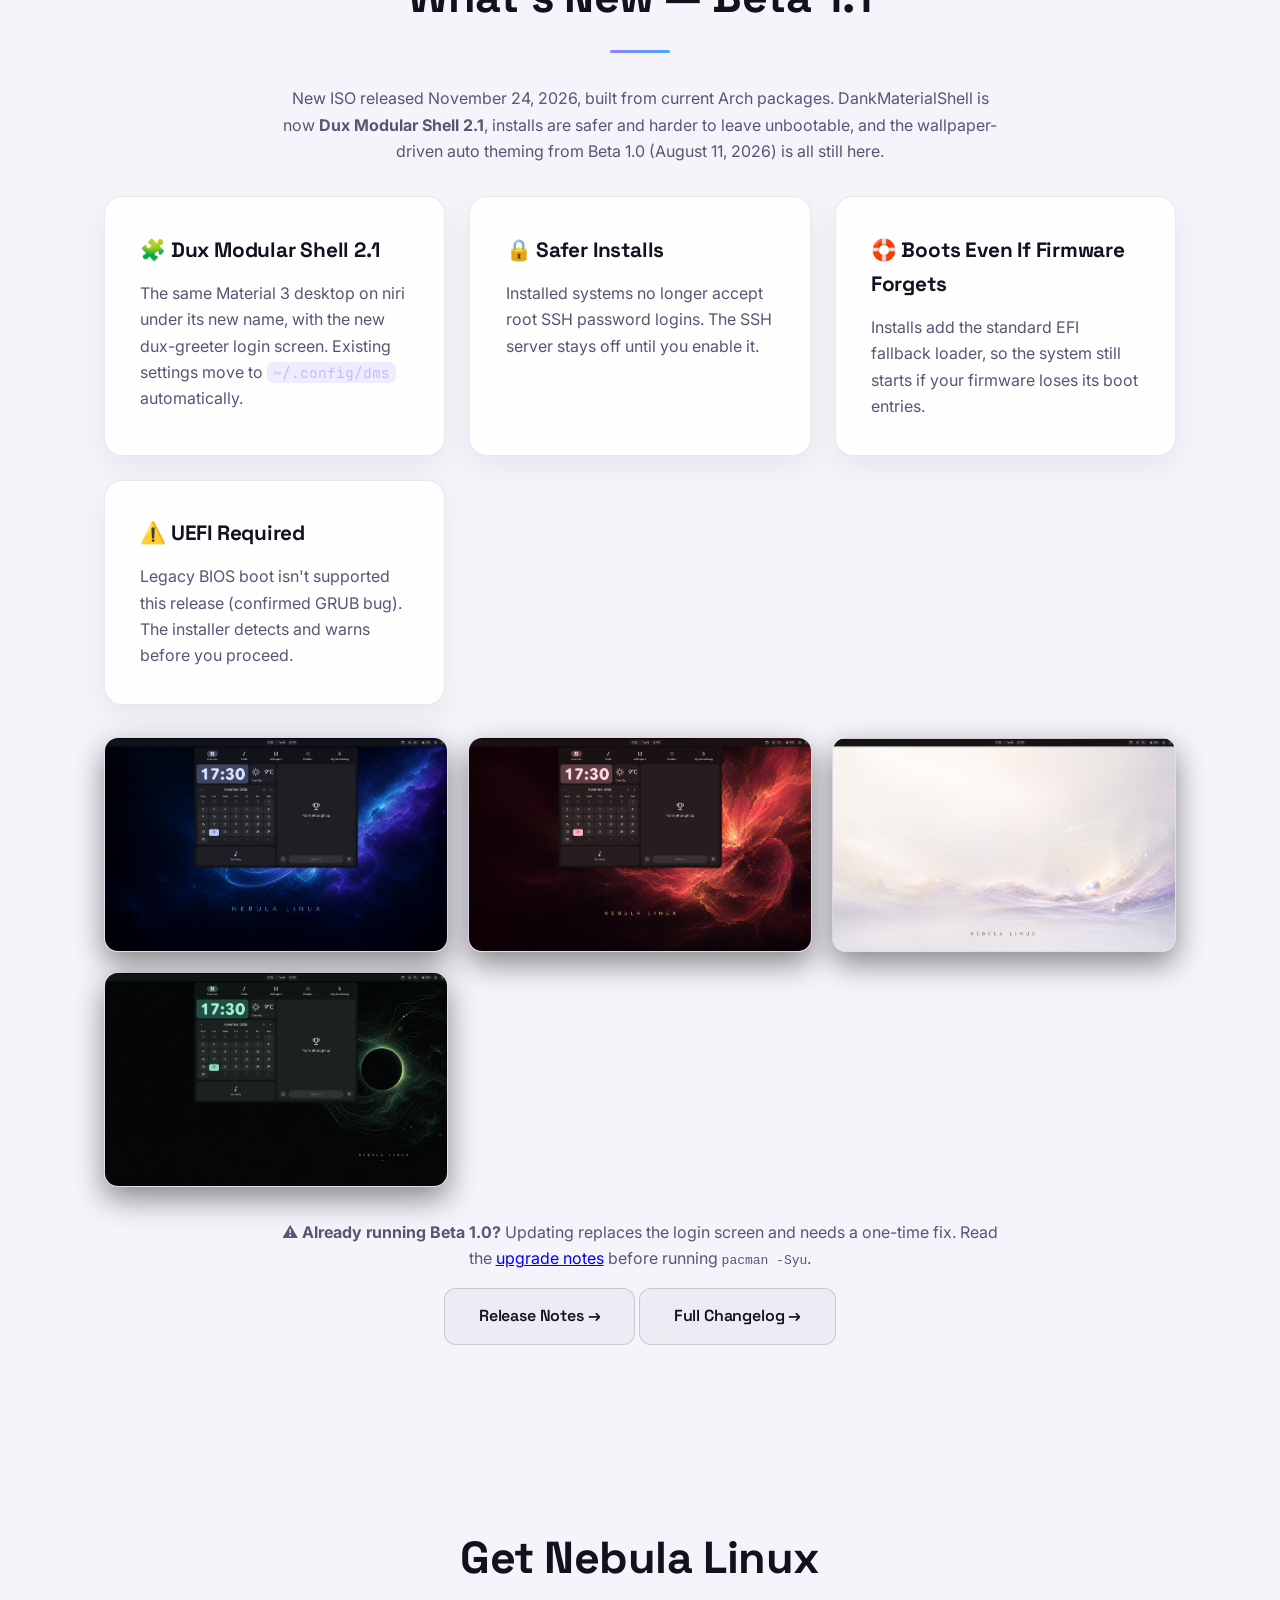
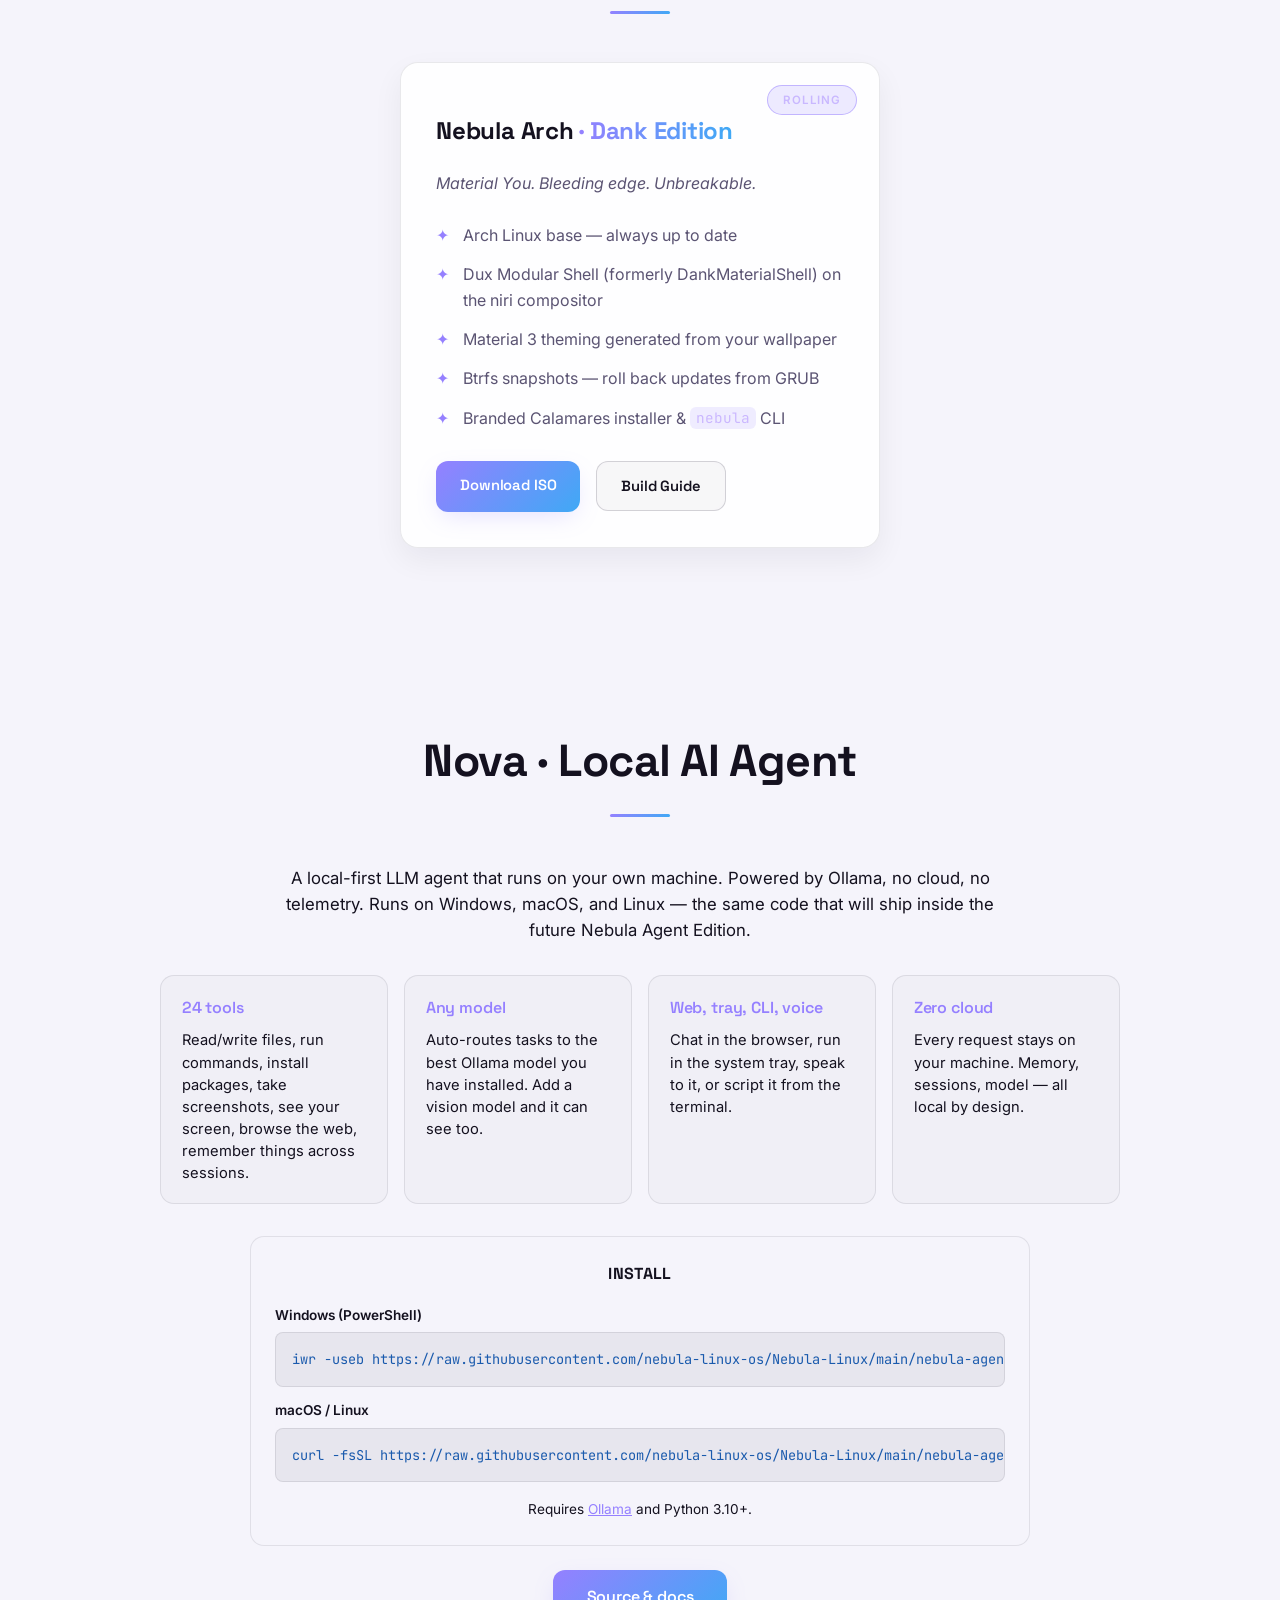
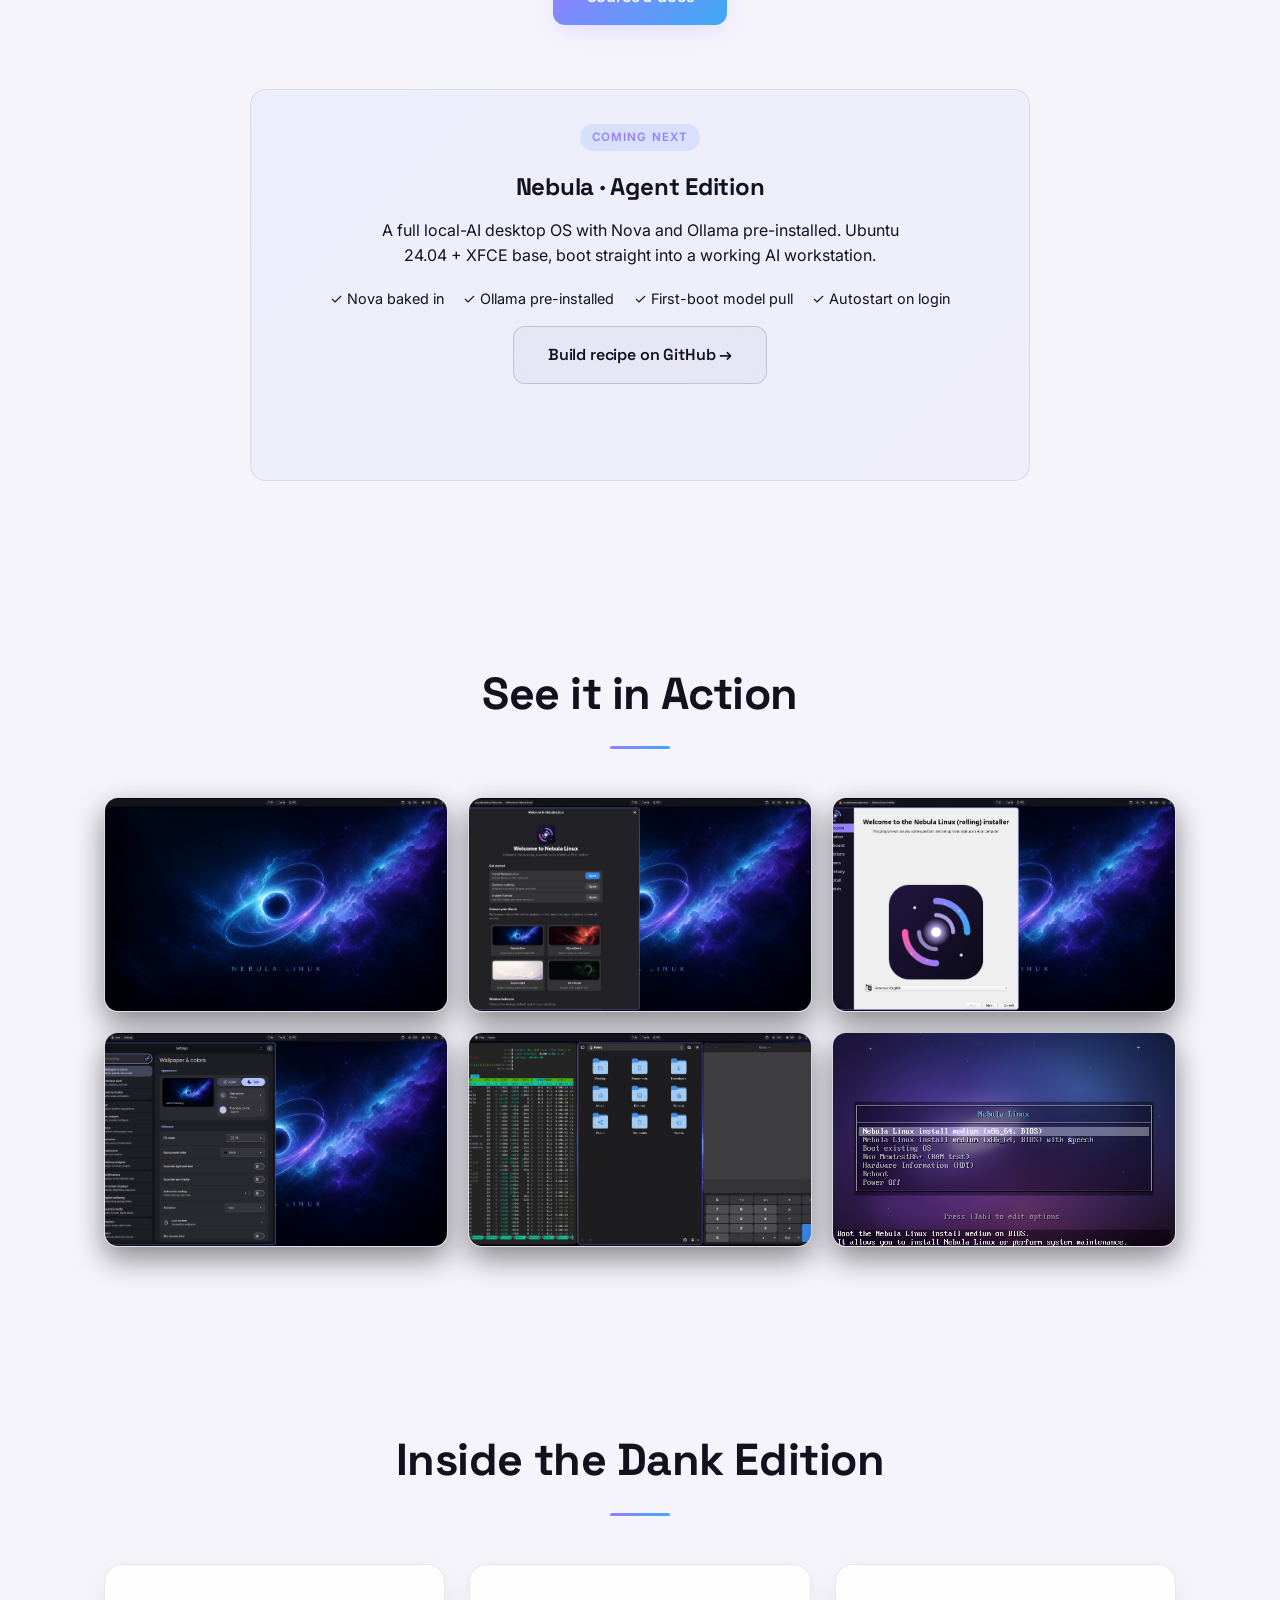
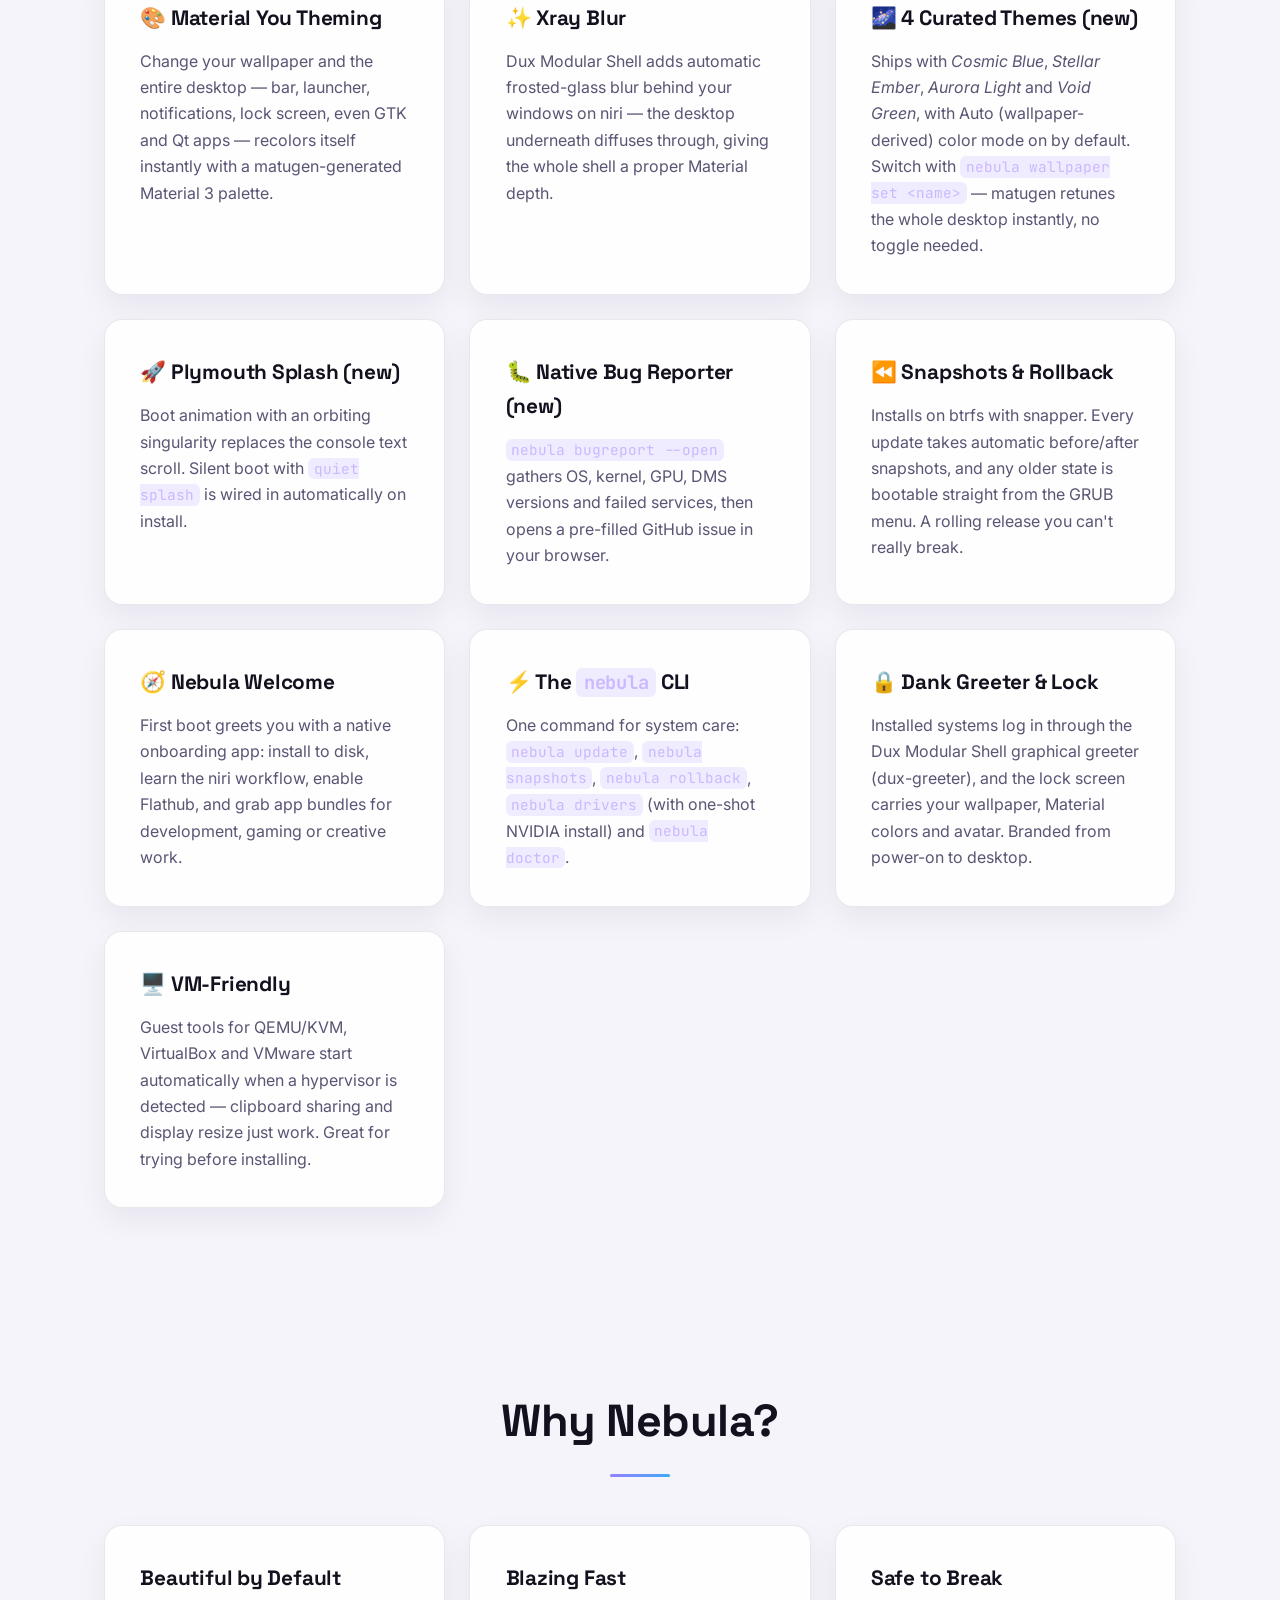
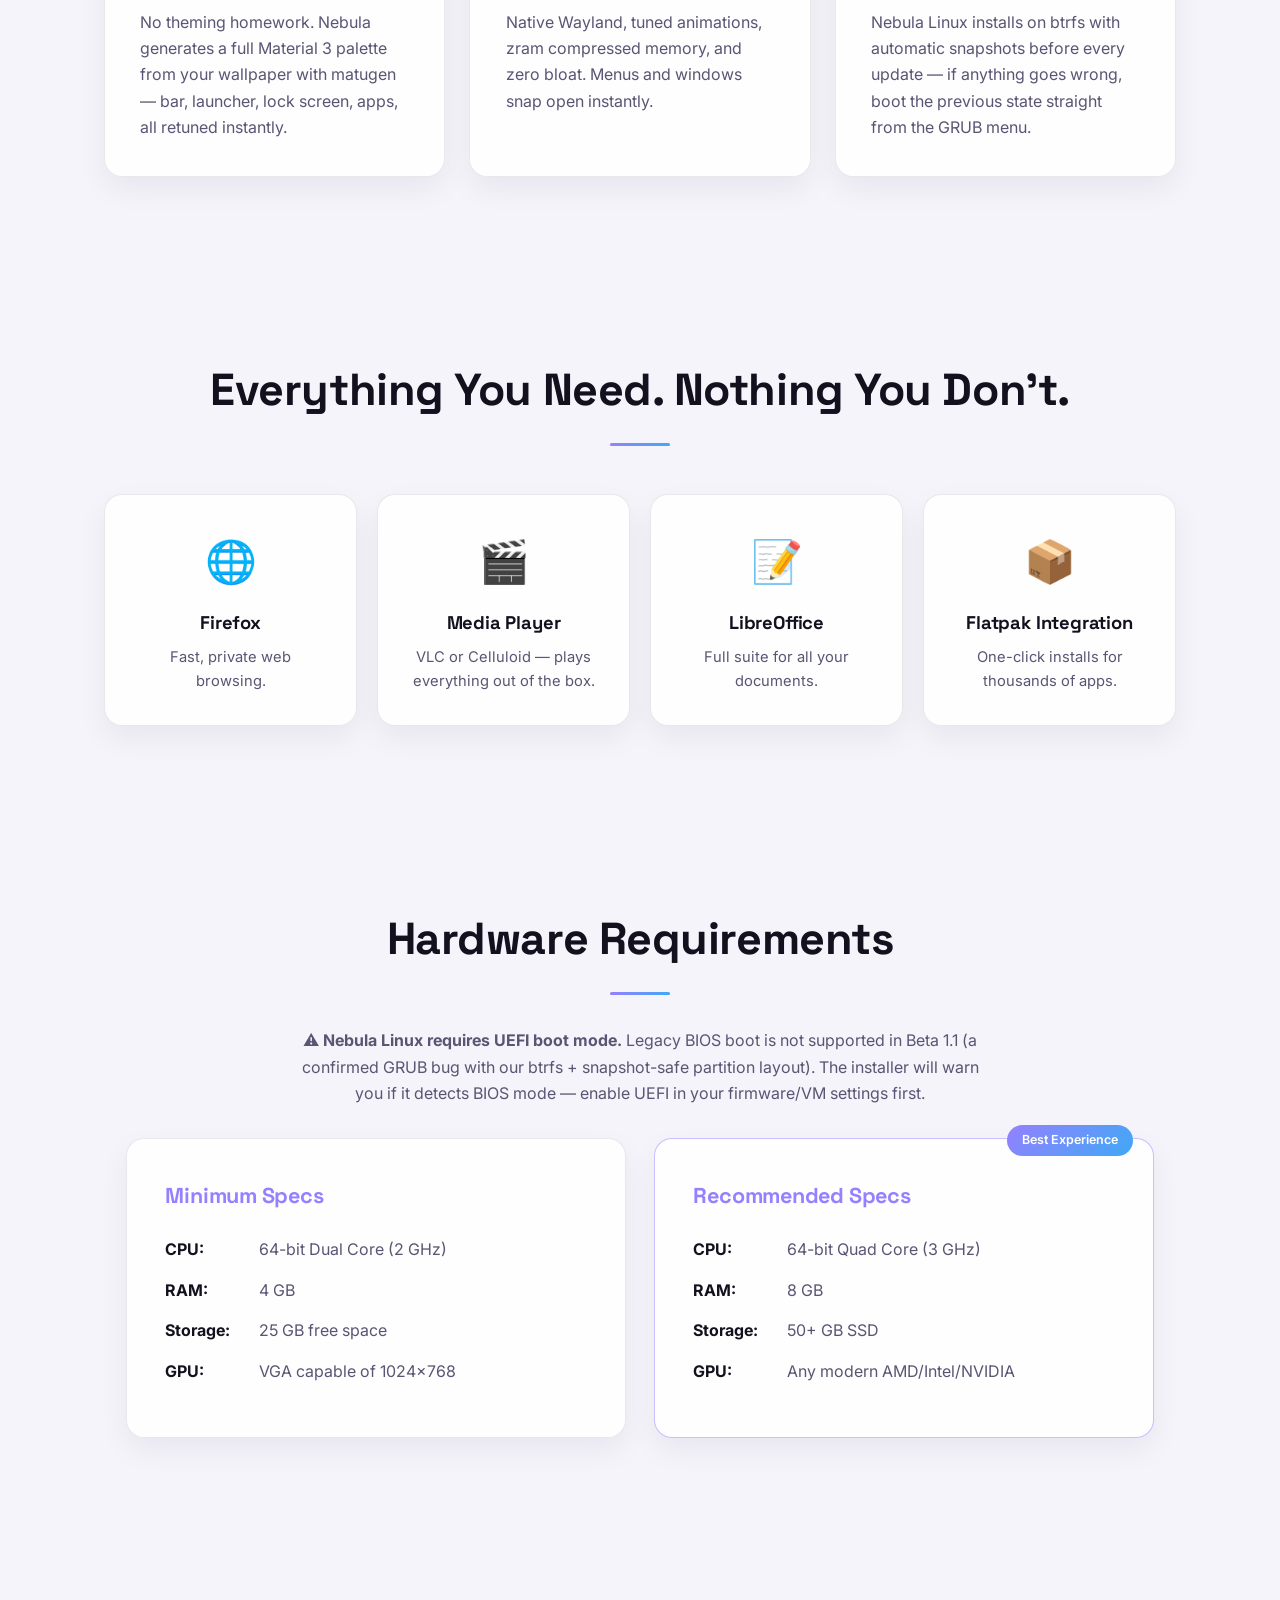
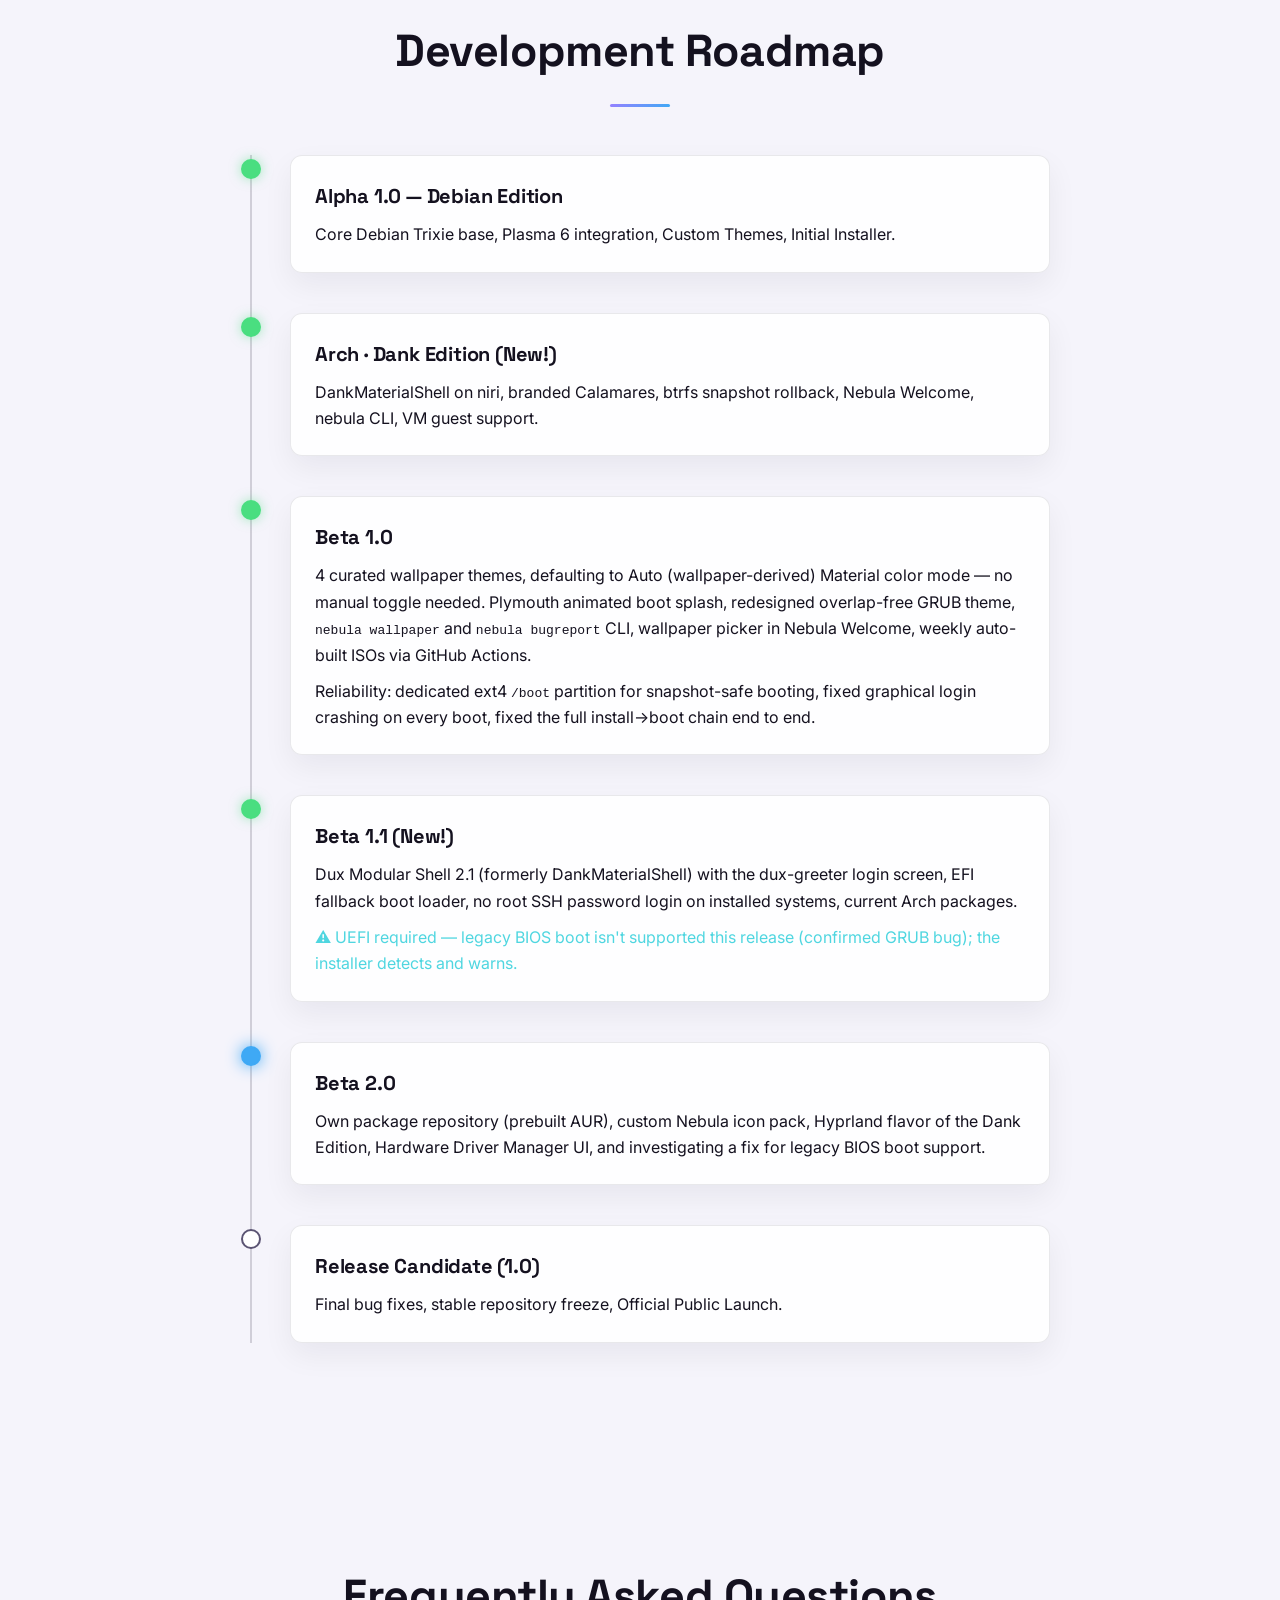
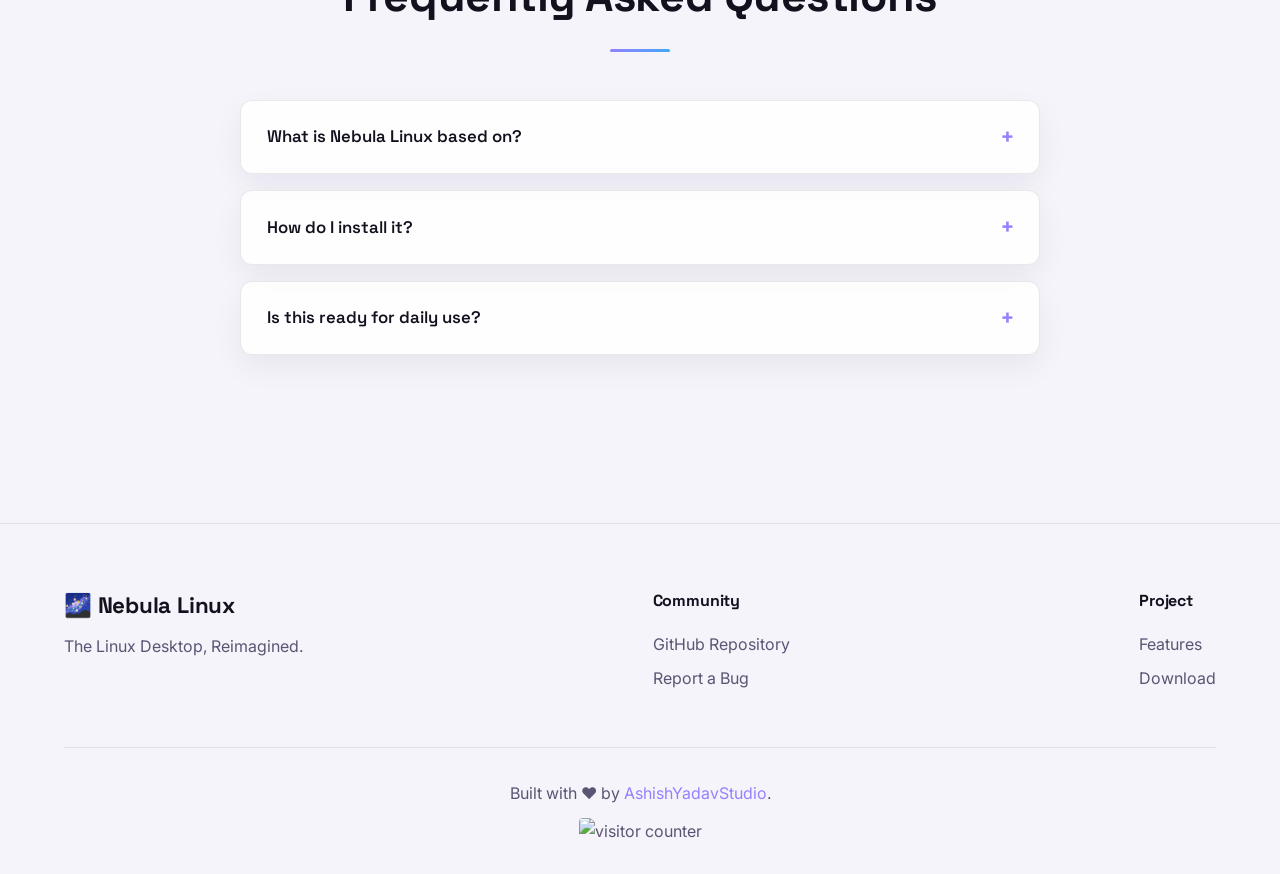
==== commit 1200594c: "Refresh screenshots from the Beta 1.1 ISO Recapture the desktop, Welcome app, installer, Dux Modular" ====
--- a/docs/index.html
+++ b/docs/index.html
@@ -65,7 +65,7 @@
             </div>
         </div>
         <div class="hero-image fade-in-up delay-3">
-            <img src="assets/arch-fastfetch.png" alt="Nebula Linux — fastfetch showing the Arch base on the niri compositor" class="glass-img">
+            <img src="assets/arch-fastfetch.png" alt="Nebula Linux Beta 1.1 — fastfetch on the niri compositor" class="glass-img">
         </div>
     </header>
 
@@ -96,10 +96,10 @@
             </div>
         </div>
         <div class="gallery-grid" style="margin-top: 2rem;">
-            <img src="assets/theme-cosmic-blue.png" alt="Nebula Linux desktop themed with Cosmic Blue wallpaper — deep blue Material colors throughout the bar and UI" class="gallery-img">
-            <img src="assets/theme-stellar-ember.png" alt="Nebula Linux desktop themed with Stellar Ember wallpaper — warm red/pink Material colors, app launcher open" class="gallery-img">
+            <img src="assets/theme-cosmic-blue.png" alt="Nebula Linux desktop themed with Cosmic Blue wallpaper — deep blue Material colors in the bar and dashboard" class="gallery-img">
+            <img src="assets/theme-stellar-ember.png" alt="Nebula Linux desktop themed with Stellar Ember wallpaper — warm red/pink Material colors, dashboard open" class="gallery-img">
             <img src="assets/theme-aurora-light.png" alt="Nebula Linux desktop themed with Aurora Light wallpaper — light Material color scheme" class="gallery-img">
-            <img src="assets/theme-void-green.png" alt="Nebula Linux desktop themed with Void Green wallpaper — green Material colors, app launcher open" class="gallery-img">
+            <img src="assets/theme-void-green.png" alt="Nebula Linux desktop themed with Void Green wallpaper — green Material colors, dashboard open" class="gallery-img">
         </div>
         <p style="text-align:center; max-width: 720px; margin: 2rem auto 0; color: var(--text-secondary);">
             ⚠️ <strong>Already running Beta 1.0?</strong> Updating replaces the login screen and
@@ -190,7 +190,7 @@
             <img src="assets/arch-desktop.png" alt="Nebula Arch desktop with Dux Modular Shell" class="gallery-img">
             <img src="assets/arch-welcome.png" alt="Nebula Welcome onboarding app" class="gallery-img">
             <img src="assets/arch-installer.png" alt="Branded Calamares installer" class="gallery-img">
-            <img src="assets/arch-settings.png" alt="Dux Modular Shell settings" class="gallery-img">
+            <img src="assets/arch-settings.png" alt="Dux Modular Shell settings — Wallpaper &amp; colors" class="gallery-img">
             <img src="assets/arch-desktop-1.png" alt="Apps on the scrollable-tiling desktop" class="gallery-img">
             <img src="assets/arch-boot.png" alt="Nebula boot menu" class="gallery-img">
         </div>
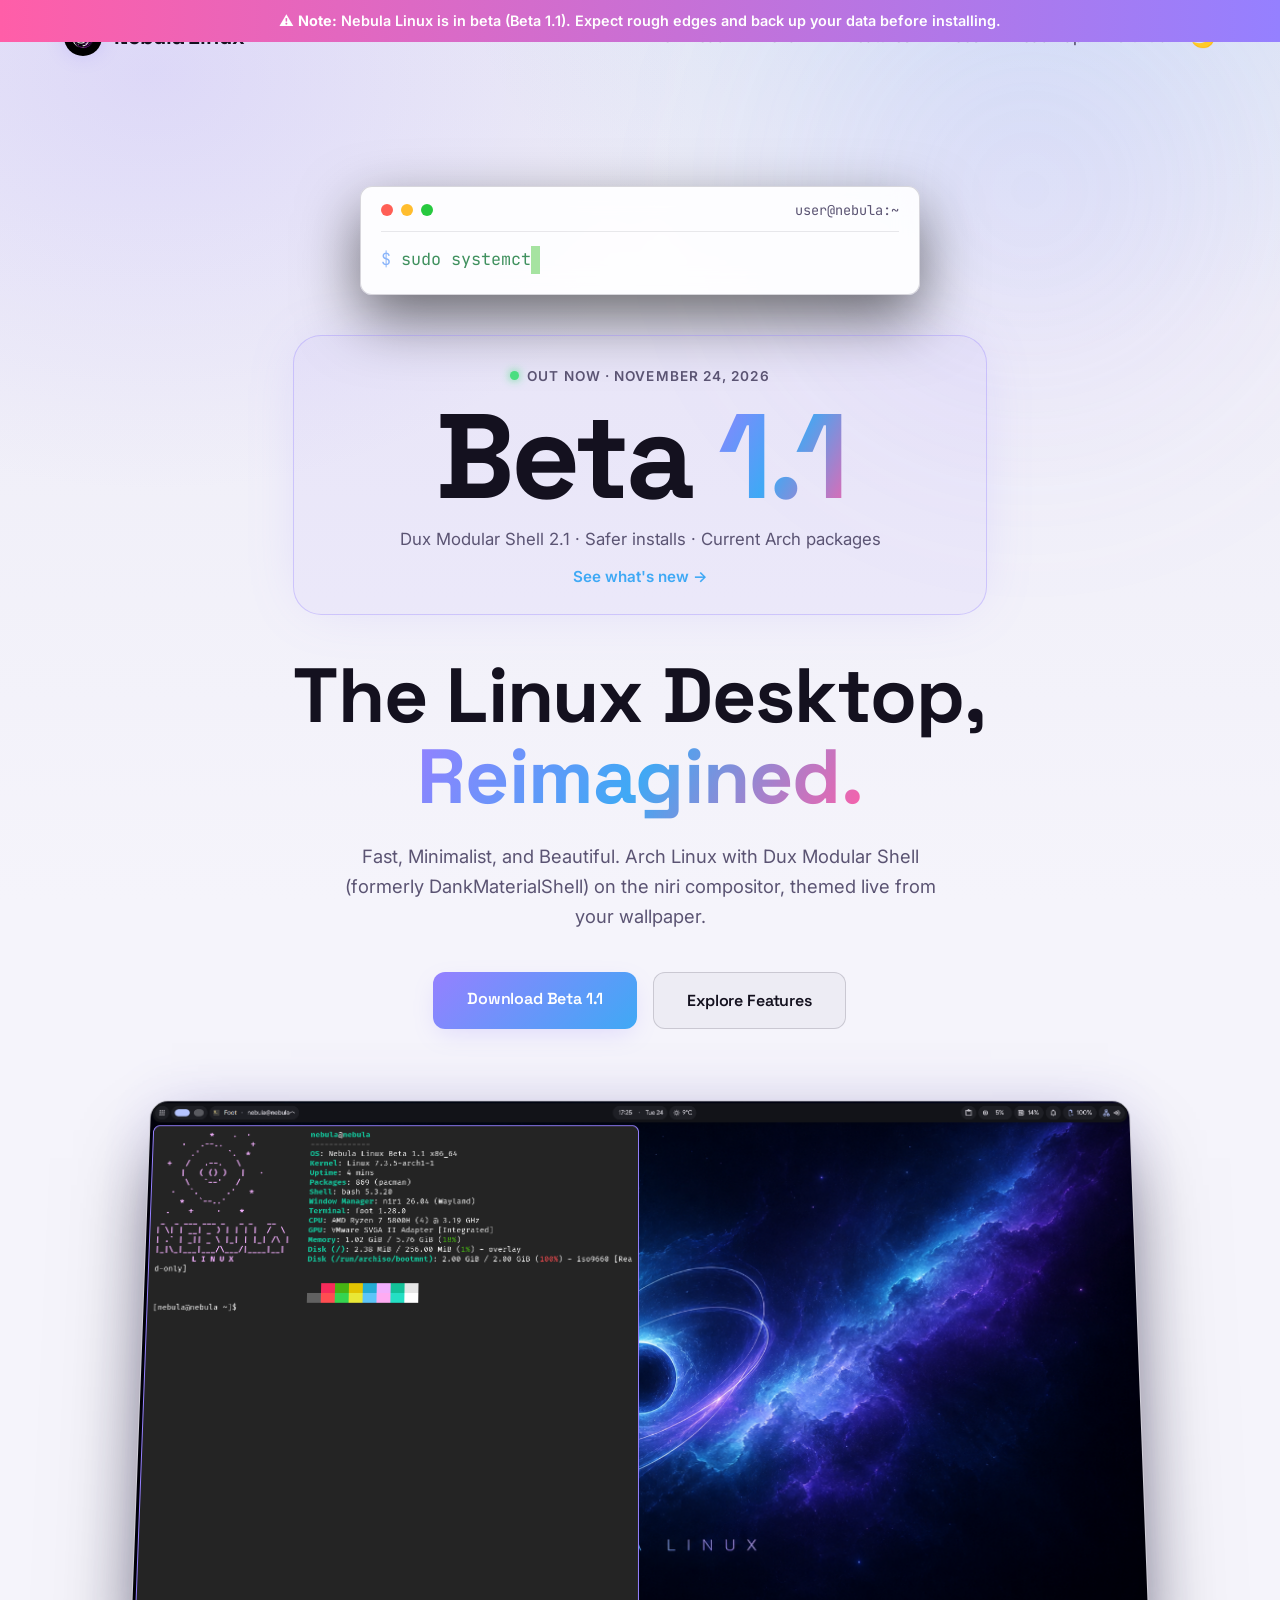
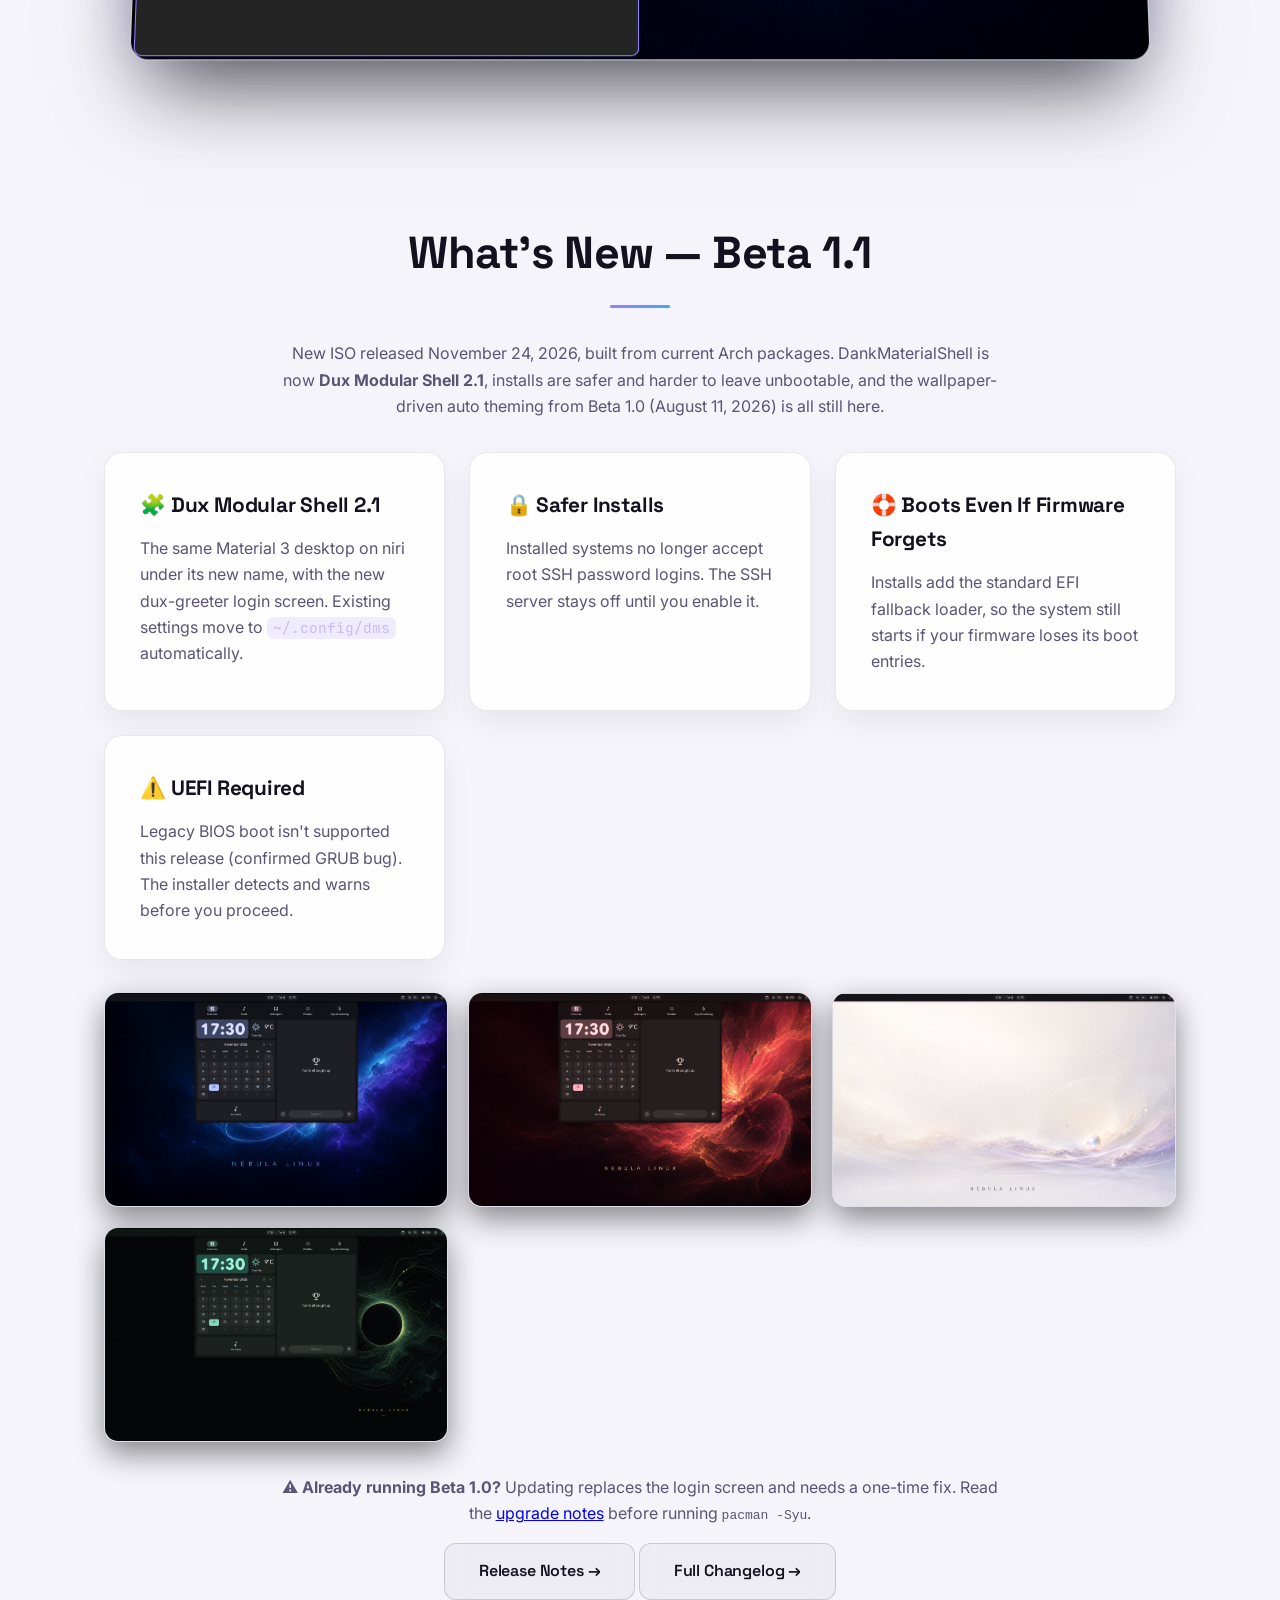
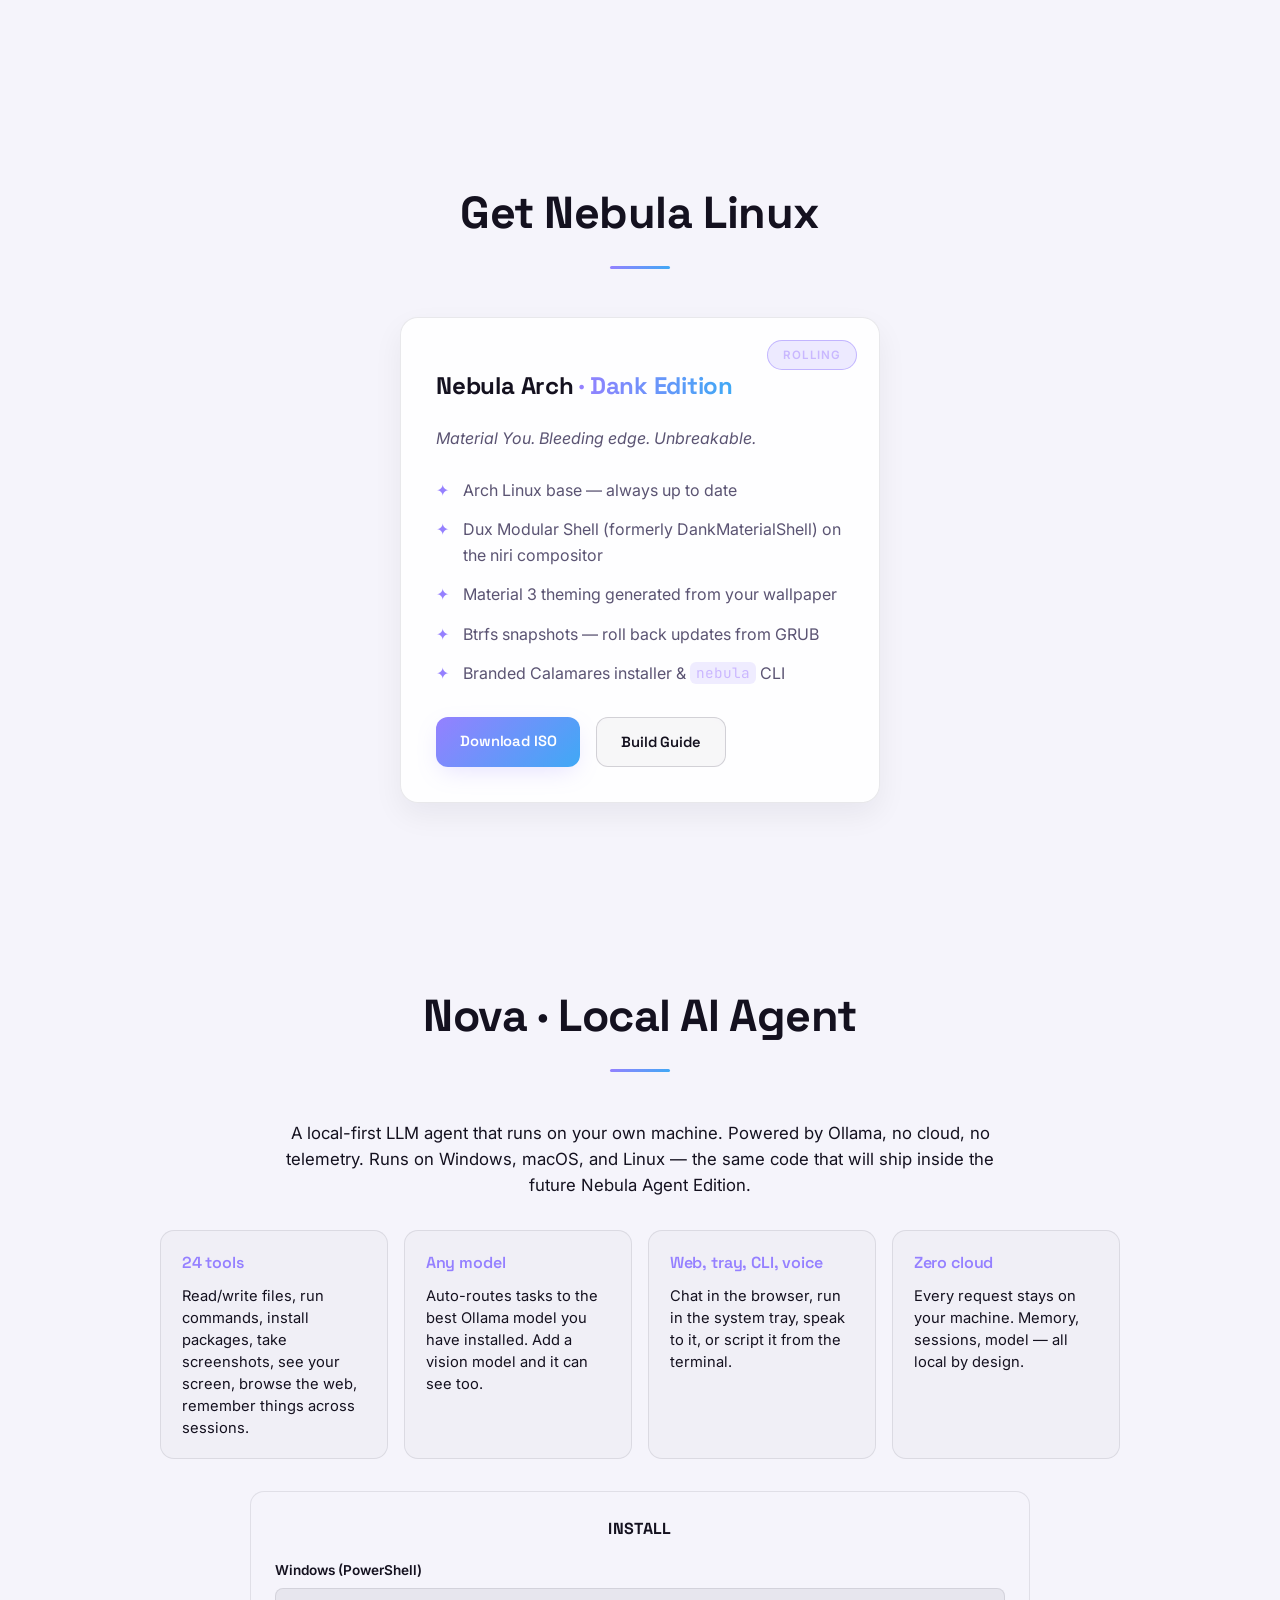
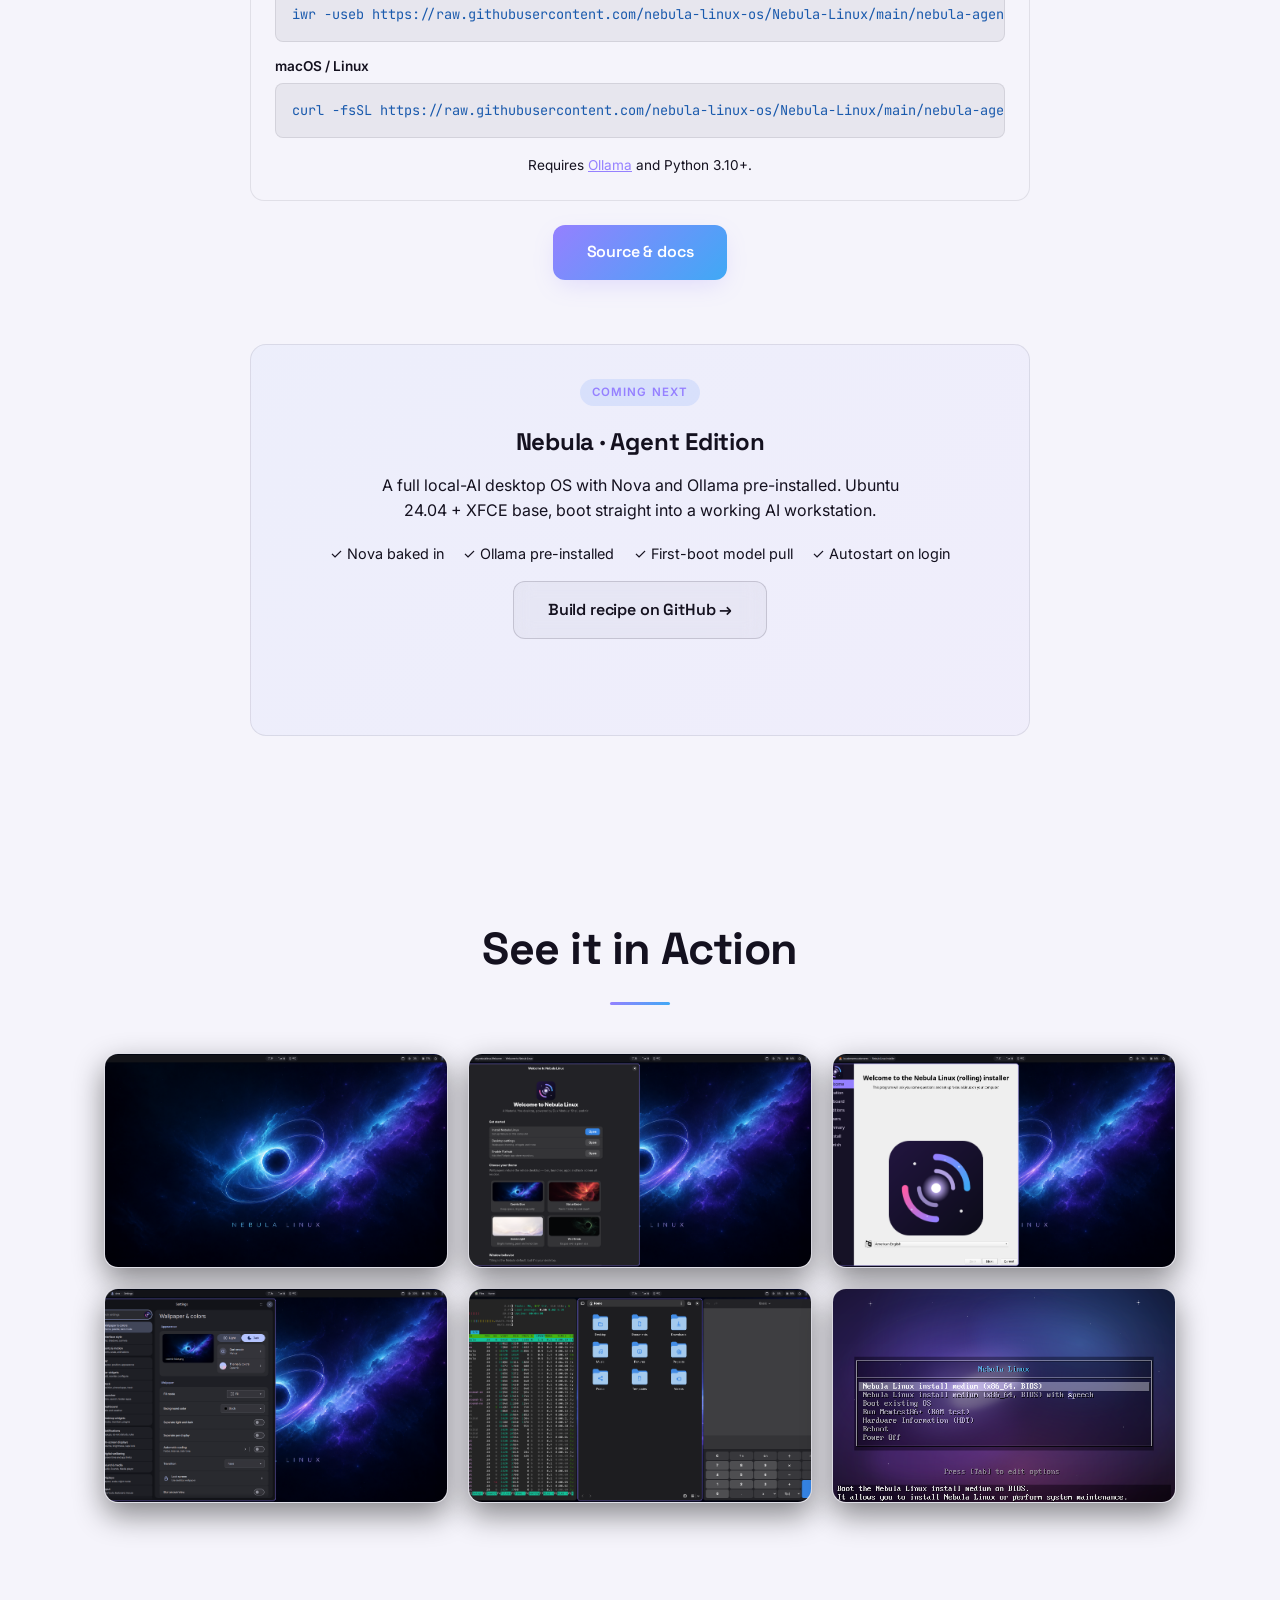
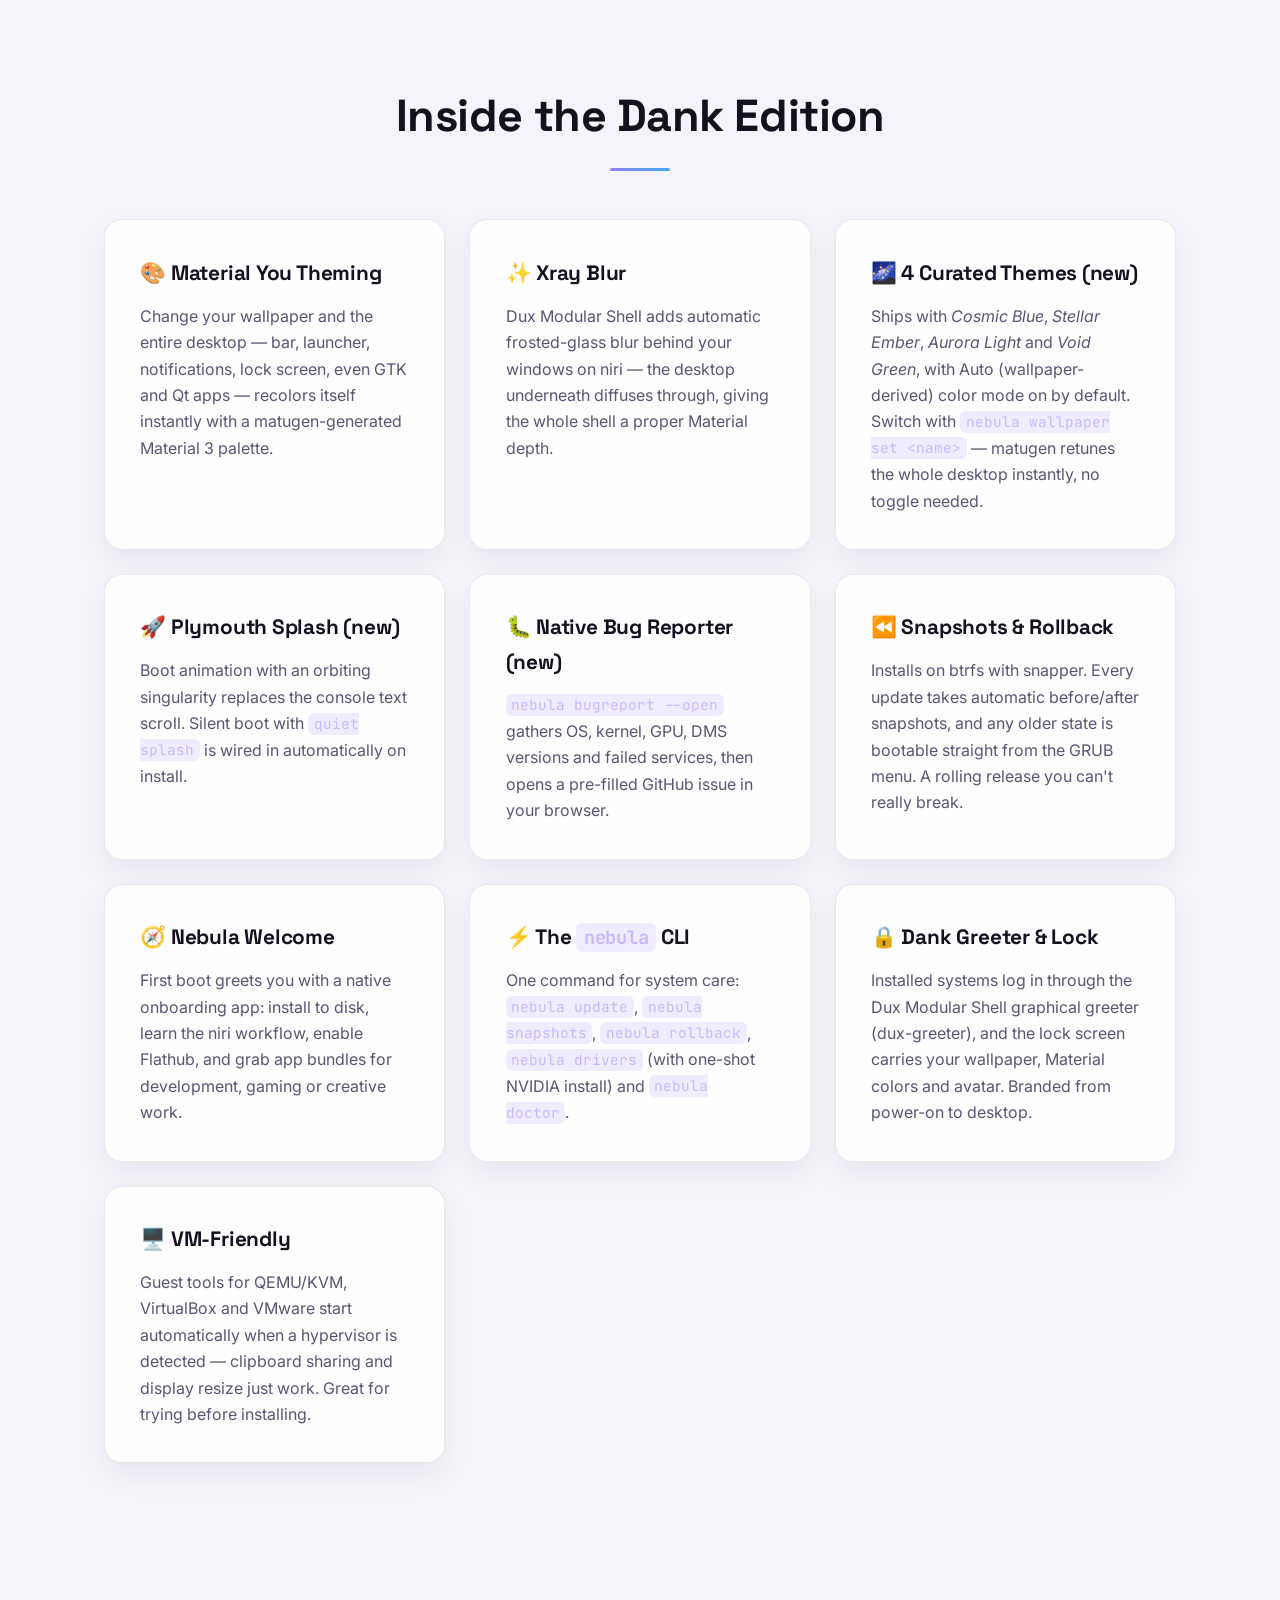
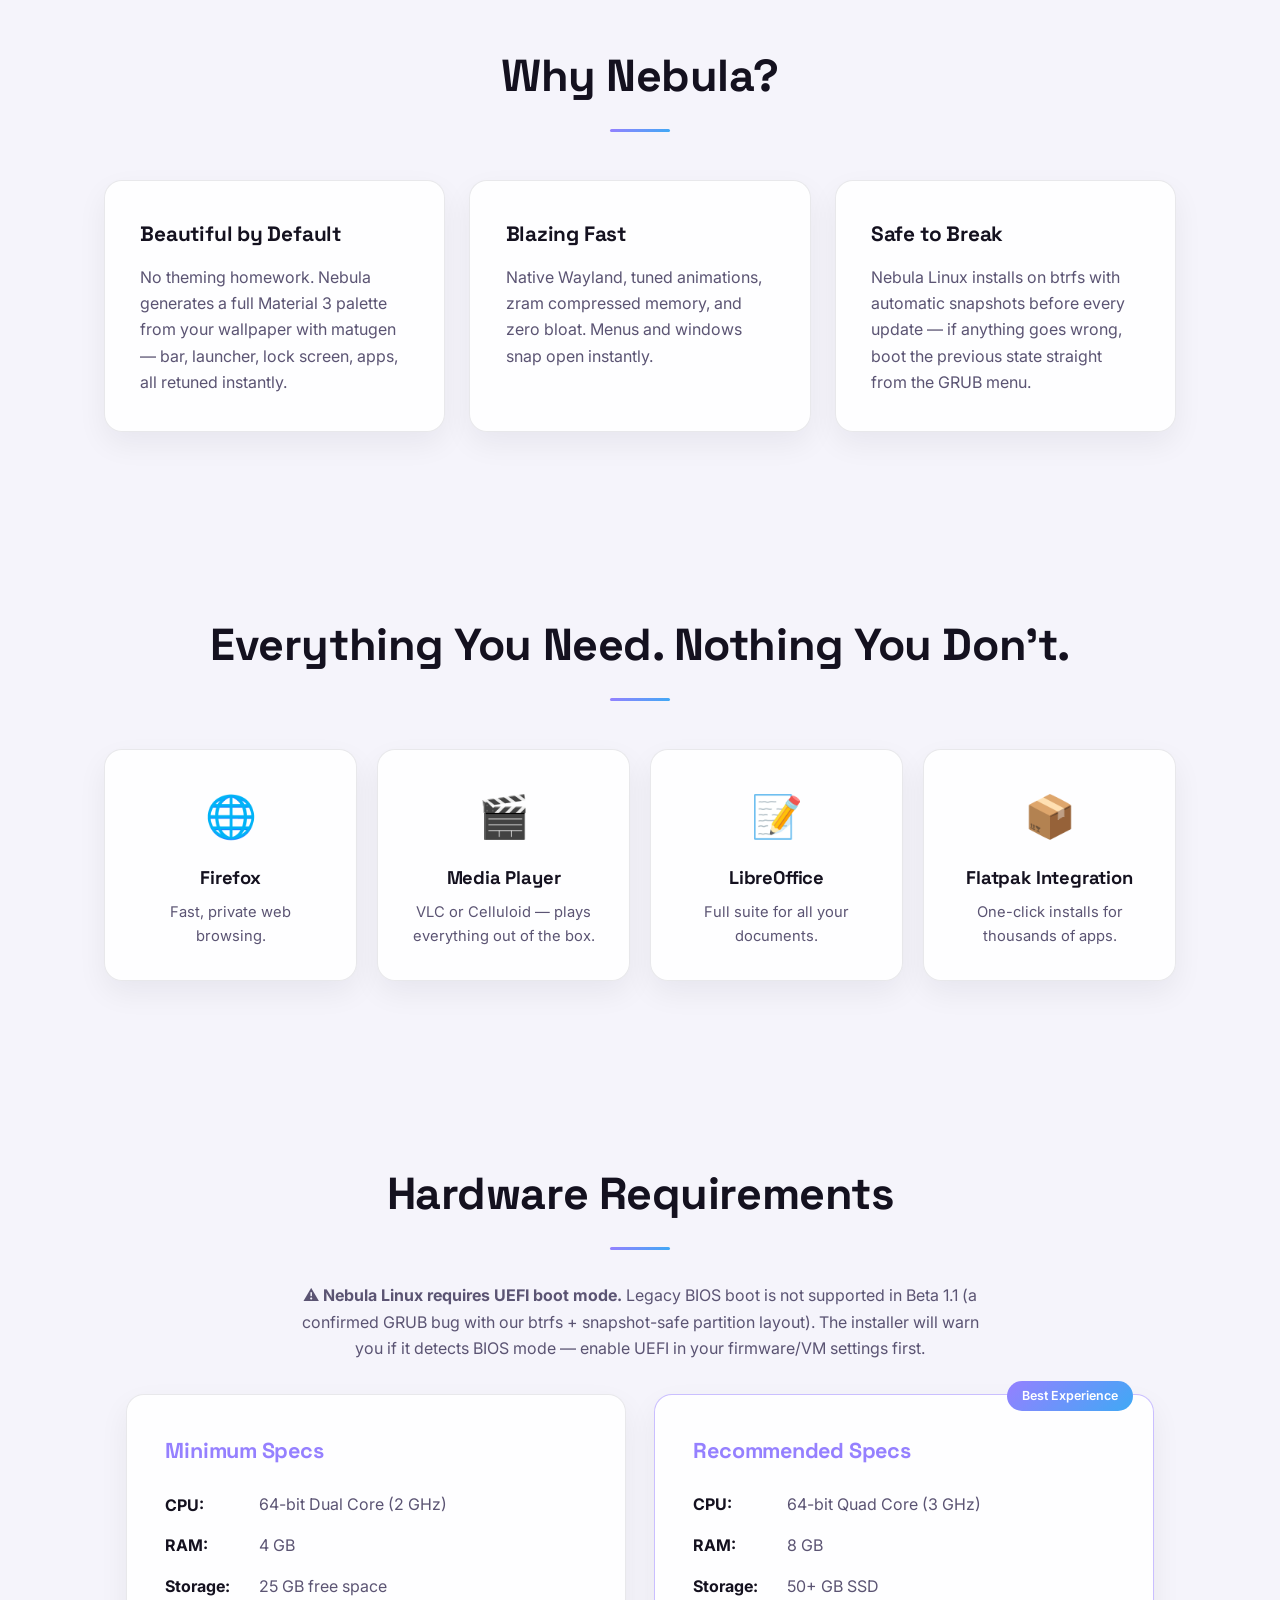
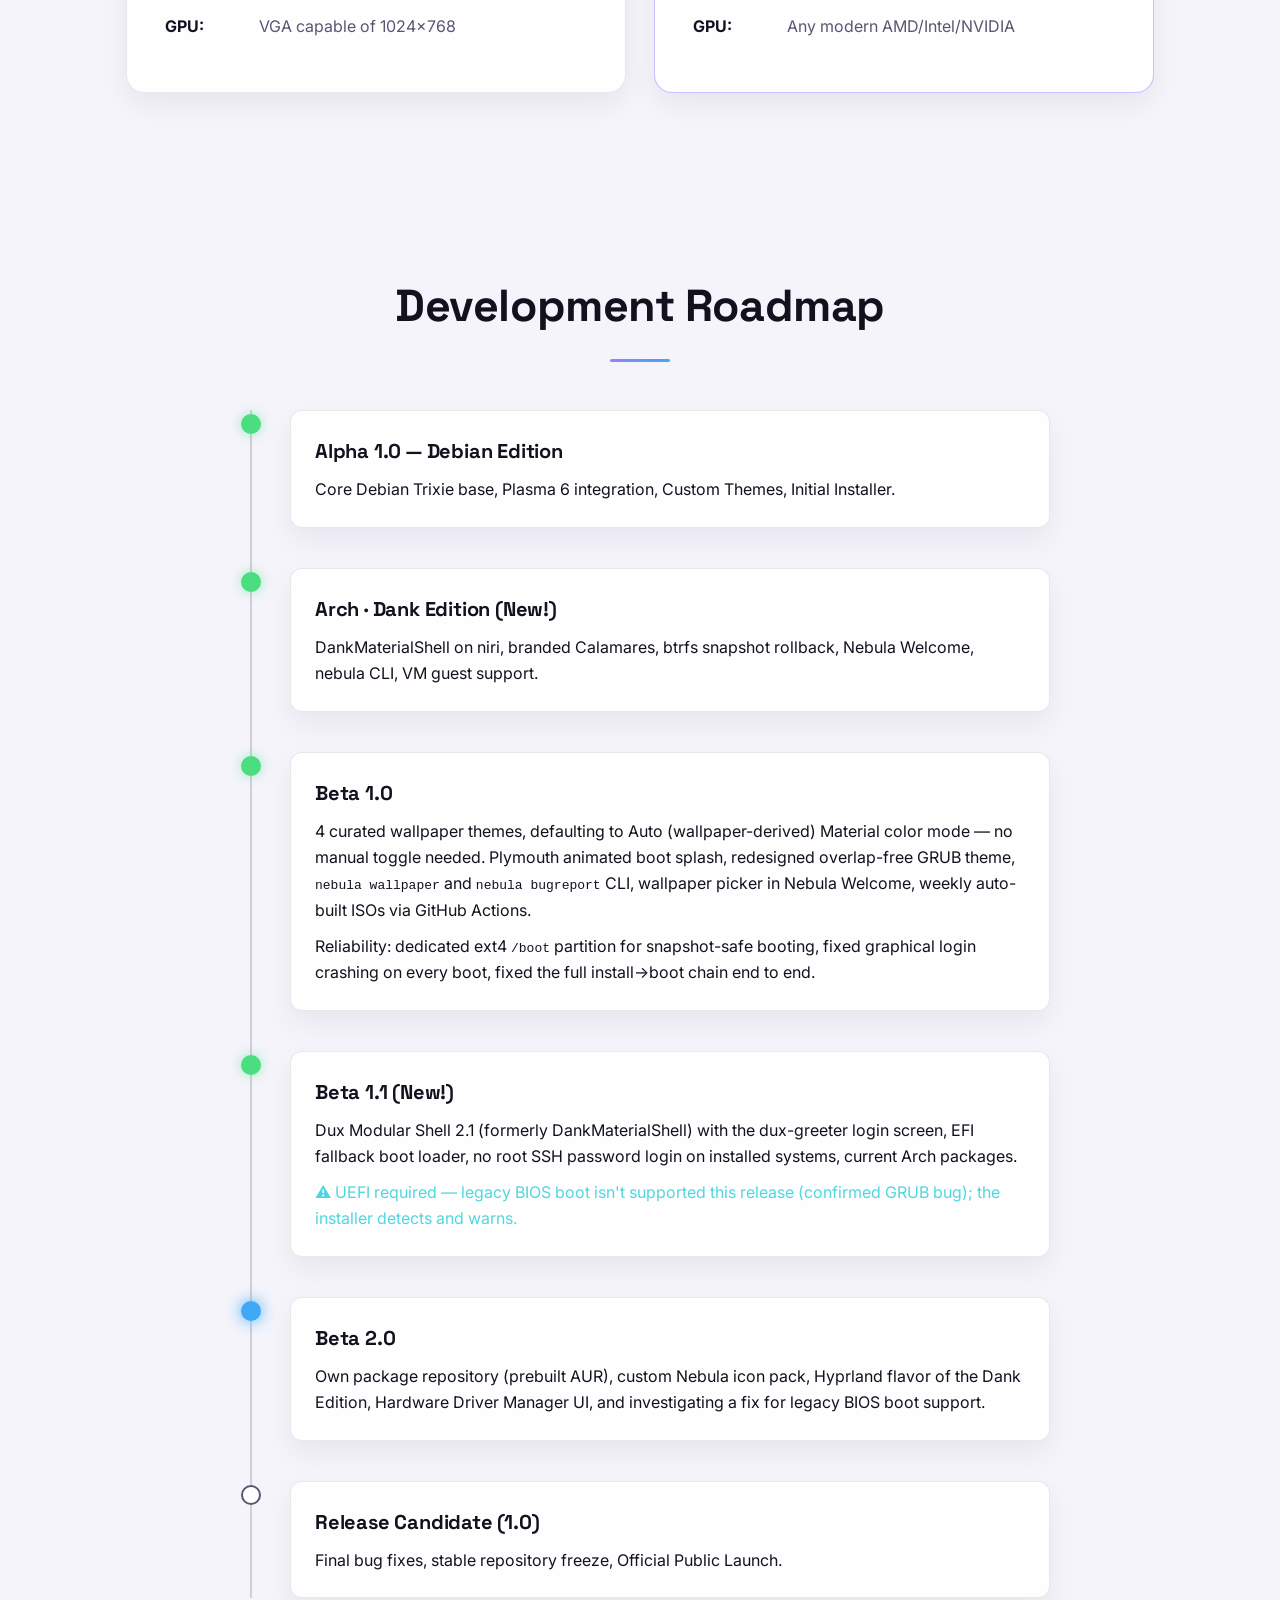
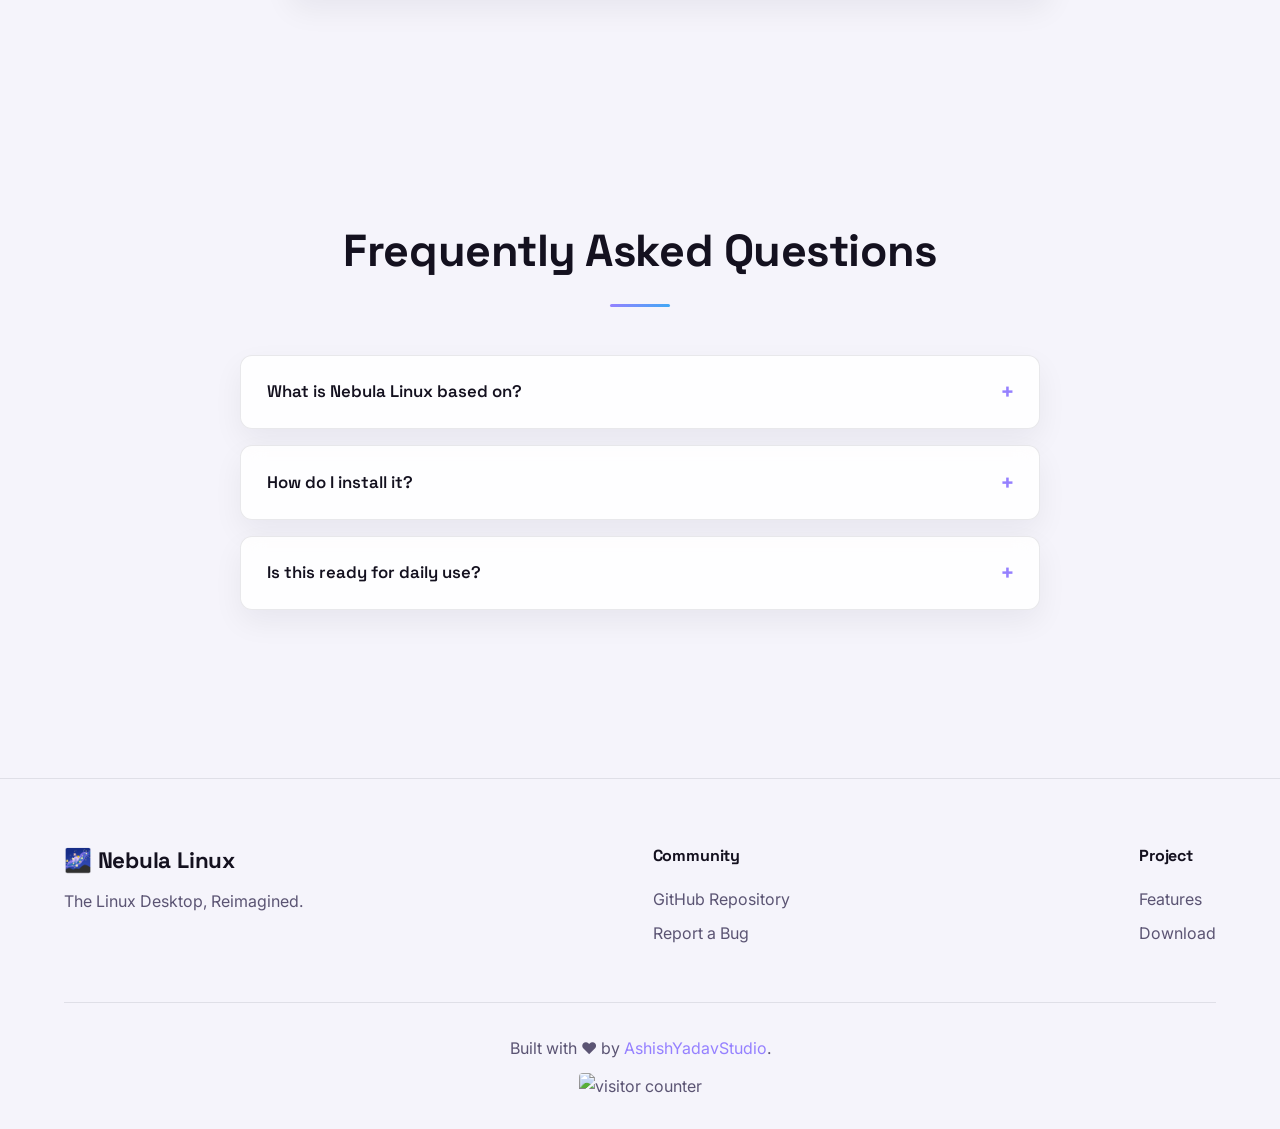
==== commit 36560b7e: "Website: feature Beta 1.1 big in the hero Replace the small hero badge with a large Beta 1.1 release" ====
--- a/docs/index.html
+++ b/docs/index.html
@@ -21,7 +21,7 @@
 </head>
 <body class="light-mode">
     <div class="alpha-warning">
-        ⚠️ <strong>Note:</strong> Nebula Linux is currently in a very early stage of development (Alpha). Use with caution!
+        ⚠️ <strong>Note:</strong> Nebula Linux is in beta (Beta 1.1). Expect rough edges and back up your data before installing.
     </div>
     <div class="background-wrapper">
         <div class="gradient-sphere"></div>
@@ -56,11 +56,16 @@
                     <span class="prompt">$ </span><span class="typed-text"></span><span class="cursor">&nbsp;</span>
                 </div>
             </div>
-            <div class="hero-badge fade-in-up"><span class="dot-live"></span> Beta 1.1 out now — Dux Modular Shell 2.1, safer installs, current Arch packages</div>
+            <a href="#whats-new" class="release-hero fade-in-up" aria-label="Nebula Linux Beta 1.1 — see what's new">
+                <span class="release-kicker"><span class="dot-live"></span> Out now · November 24, 2026</span>
+                <span class="release-version">Beta <span class="gradient-text">1.1</span></span>
+                <span class="release-sub">Dux Modular Shell 2.1 · Safer installs · Current Arch packages</span>
+                <span class="release-link">See what's new →</span>
+            </a>
             <h1 class="fade-in-up delay-1">The Linux Desktop,<br><span class="gradient-text">Reimagined.</span></h1>
             <p class="fade-in-up delay-1">Fast, Minimalist, and Beautiful. Arch Linux with Dux Modular Shell (formerly DankMaterialShell) on the niri compositor, themed live from your wallpaper.</p>
             <div class="cta-buttons fade-in-up delay-2">
-                <a href="#download" class="btn-primary" id="download-btn">Download Nebula Linux</a>
+                <a href="#download" class="btn-primary" id="download-btn">Download Beta 1.1</a>
                 <a href="#features" class="btn-secondary">Explore Features</a>
             </div>
         </div>
--- a/docs/style.css
+++ b/docs/style.css
@@ -178,6 +178,56 @@
     animation: livepulse 2s infinite;
 }
 @keyframes livepulse { 0%,100% { opacity: 1; } 50% { opacity: 0.35; } }
+
+/* Big current-release callout at the top of the hero */
+.release-hero {
+    display: flex;
+    flex-direction: column;
+    align-items: center;
+    gap: 0.6rem;
+    max-width: 760px;
+    margin: 0 auto 2.5rem;
+    padding: 1.8rem 2rem 1.6rem;
+    border-radius: 28px;
+    background: rgba(149, 128, 255, 0.10);
+    border: 1px solid rgba(149, 128, 255, 0.35);
+    box-shadow: 0 0 60px -18px var(--accent-glow);
+    color: var(--text-primary);
+    text-decoration: none;
+    transition: transform 0.3s, box-shadow 0.3s;
+}
+.release-hero:hover { transform: translateY(-3px); box-shadow: 0 0 80px -14px var(--accent-glow); }
+.release-kicker {
+    display: inline-flex;
+    align-items: center;
+    gap: 0.5rem;
+    font-size: 0.85rem;
+    font-weight: 600;
+    letter-spacing: 0.08em;
+    text-transform: uppercase;
+    color: var(--text-secondary);
+}
+.release-kicker .dot-live {
+    width: 9px; height: 9px; border-radius: 50%;
+    background: var(--accent-green);
+    box-shadow: 0 0 10px var(--accent-green);
+    animation: livepulse 2s infinite;
+}
+.release-version {
+    font-family: var(--font-display);
+    font-size: clamp(3.5rem, 11vw, 7.5rem);
+    font-weight: 800;
+    line-height: 1;
+    white-space: nowrap;
+    letter-spacing: -0.03em;
+}
+.release-sub { font-size: 1.05rem; color: var(--text-secondary); }
+.release-link { font-size: 0.95rem; font-weight: 600; color: var(--accent-blue); }
+body.light-mode .release-hero { background: rgba(149, 128, 255, 0.08); }
+@media (max-width: 768px) {
+    .release-hero { padding: 1.4rem 1.2rem 1.3rem; border-radius: 22px; }
+    .release-sub { font-size: 0.95rem; }
+}
 
 h1 {
     font-size: clamp(2.8rem, 6vw, 5rem);
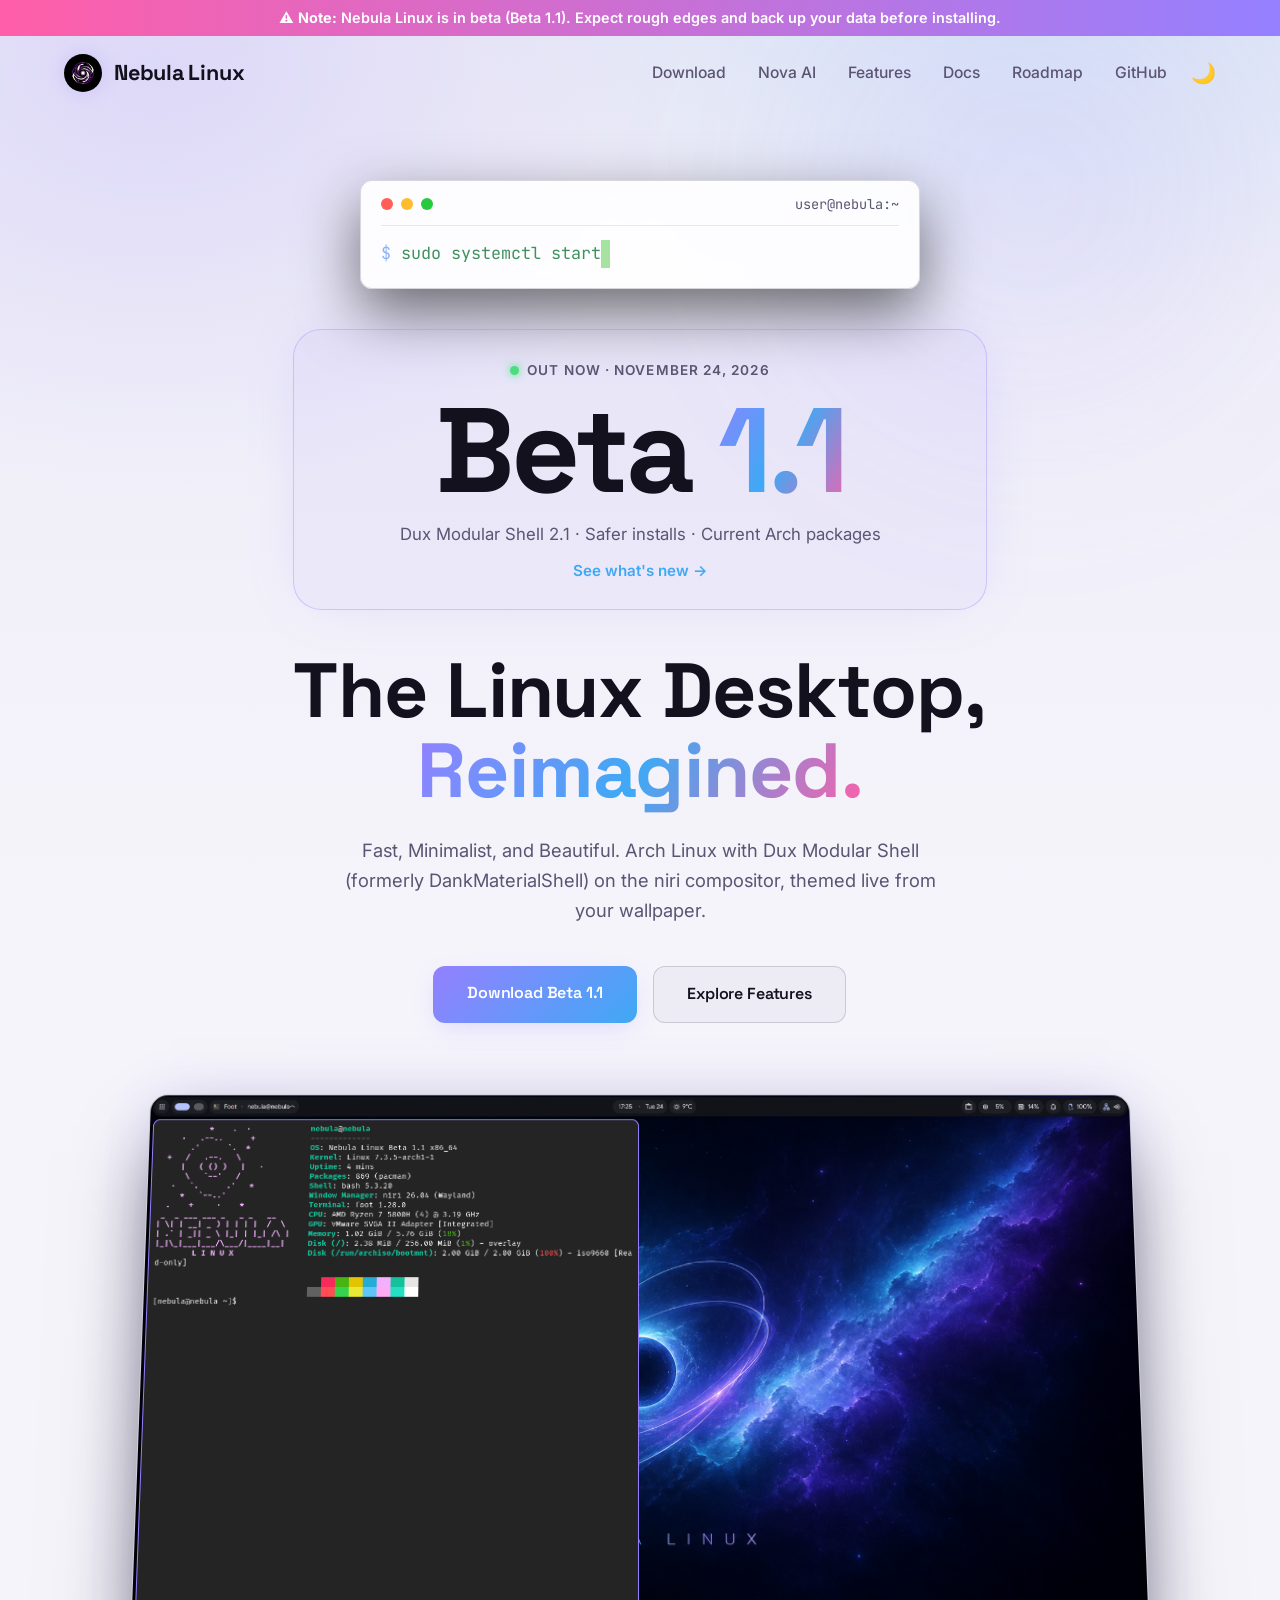
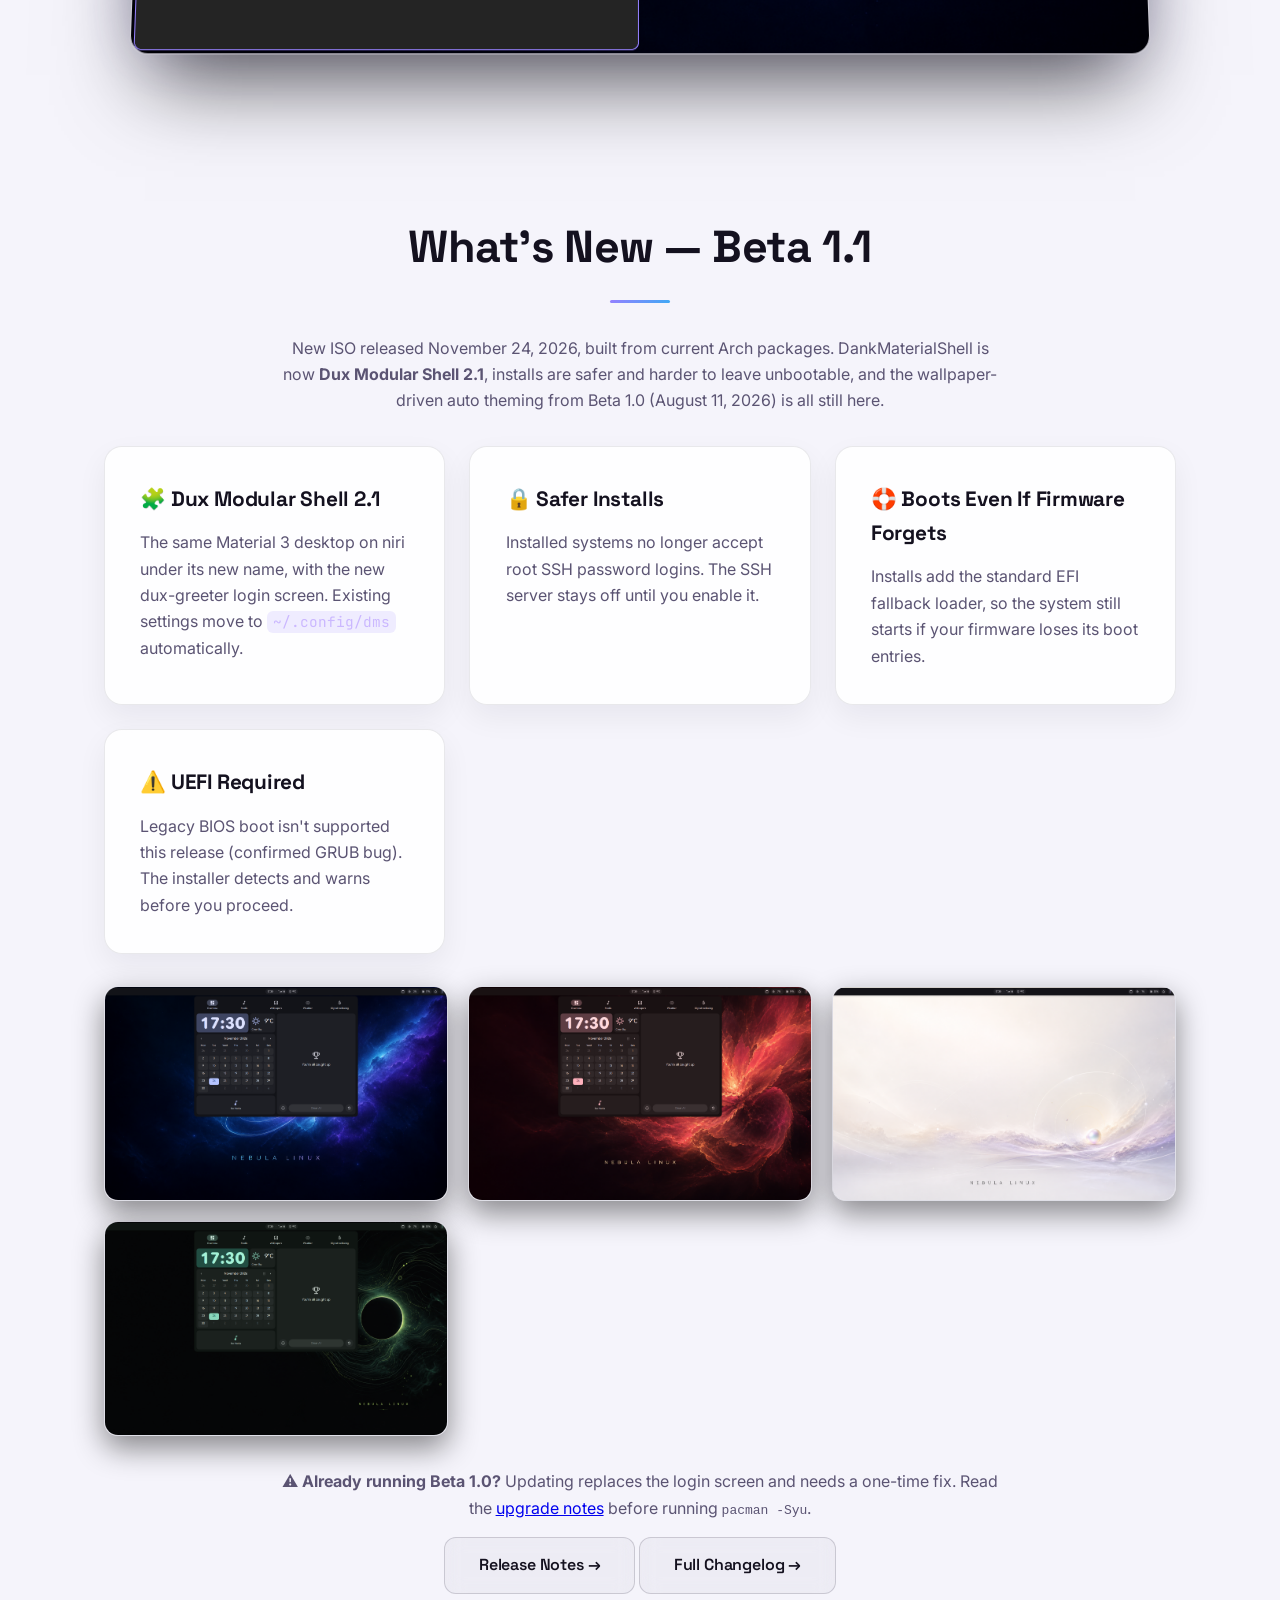
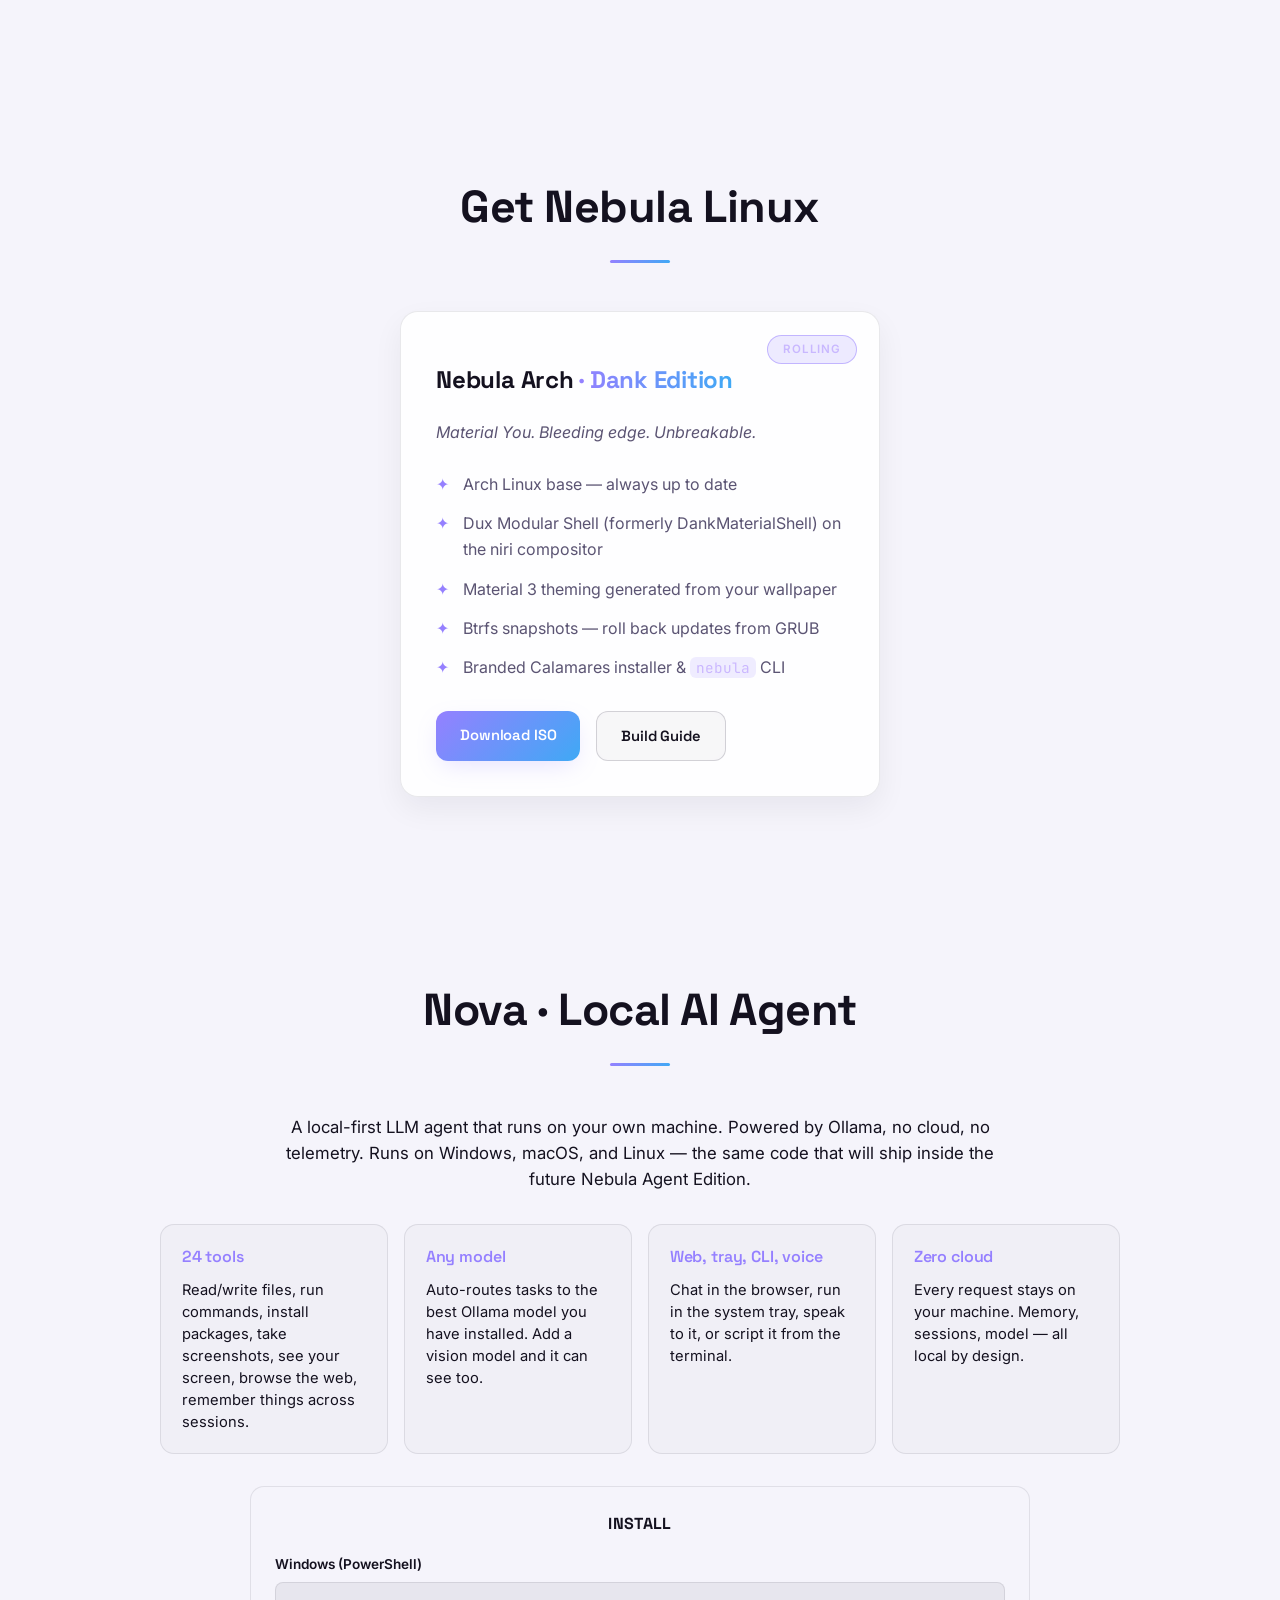
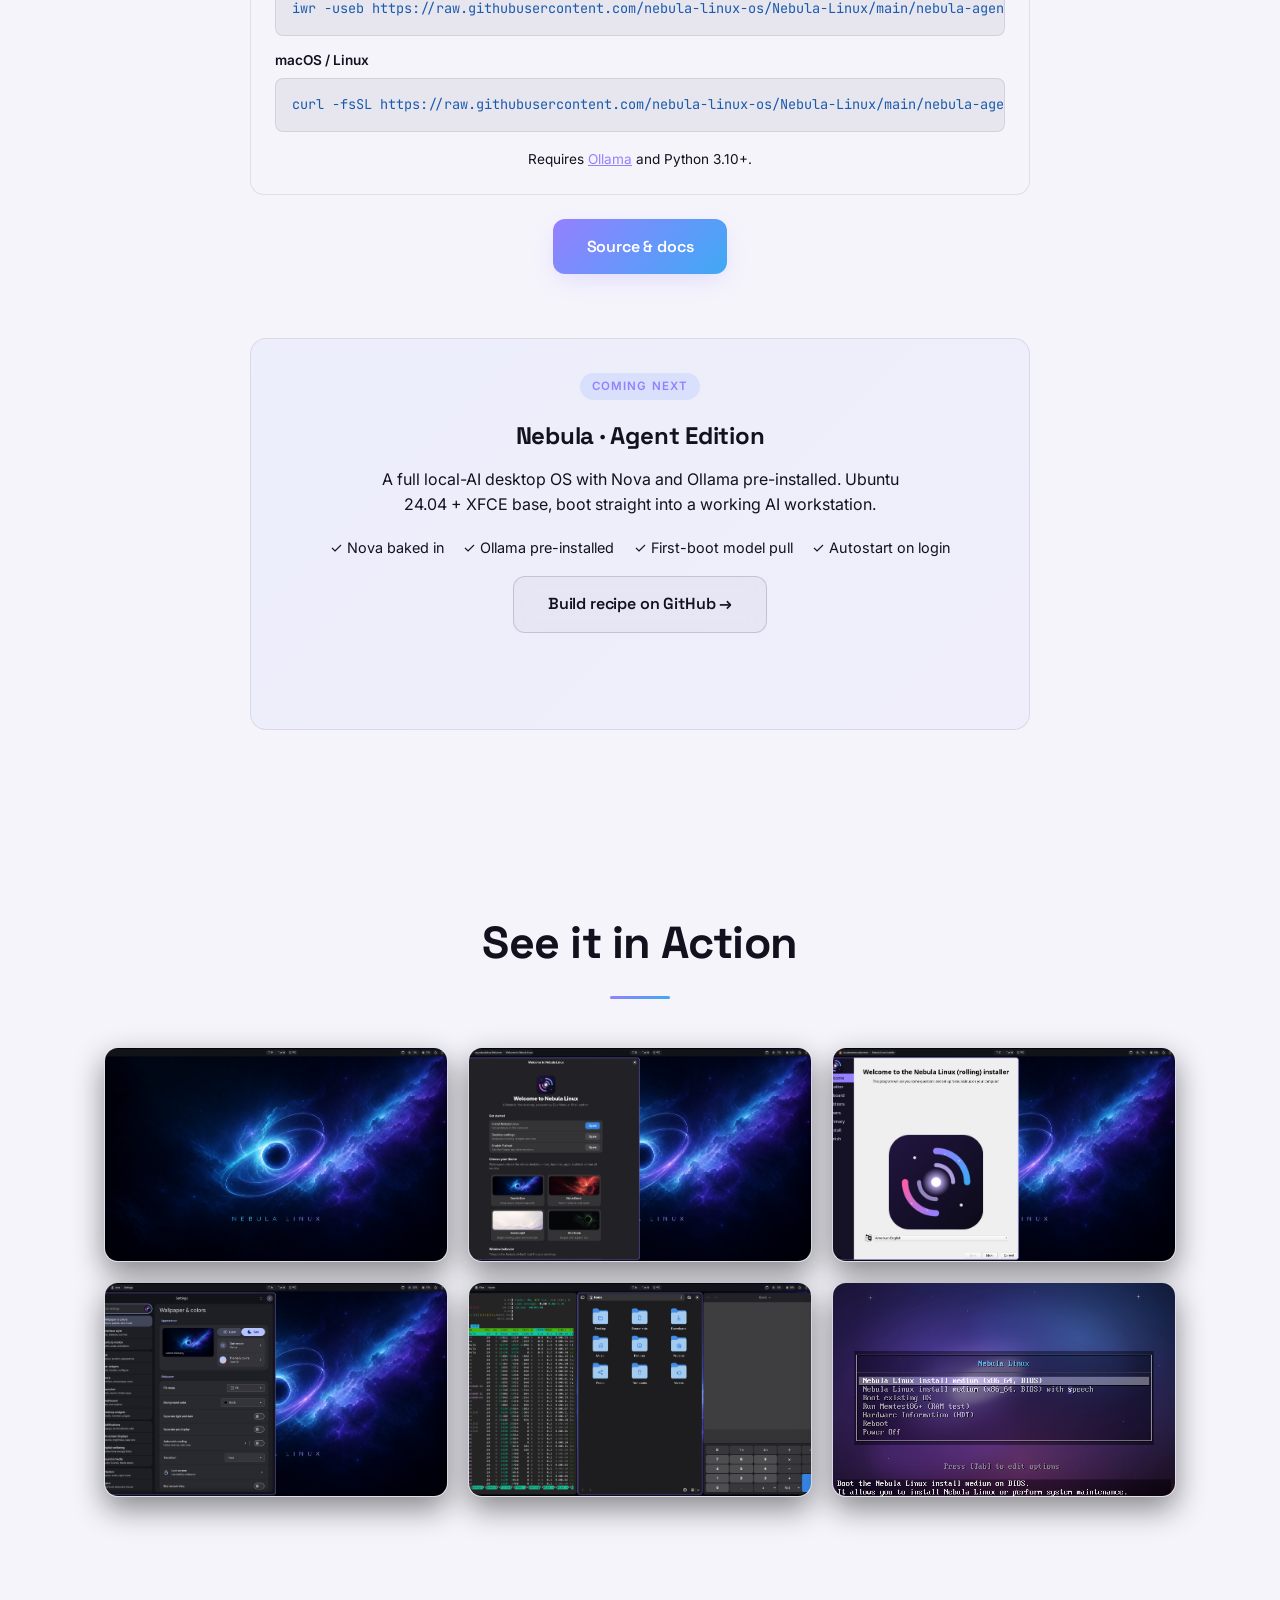
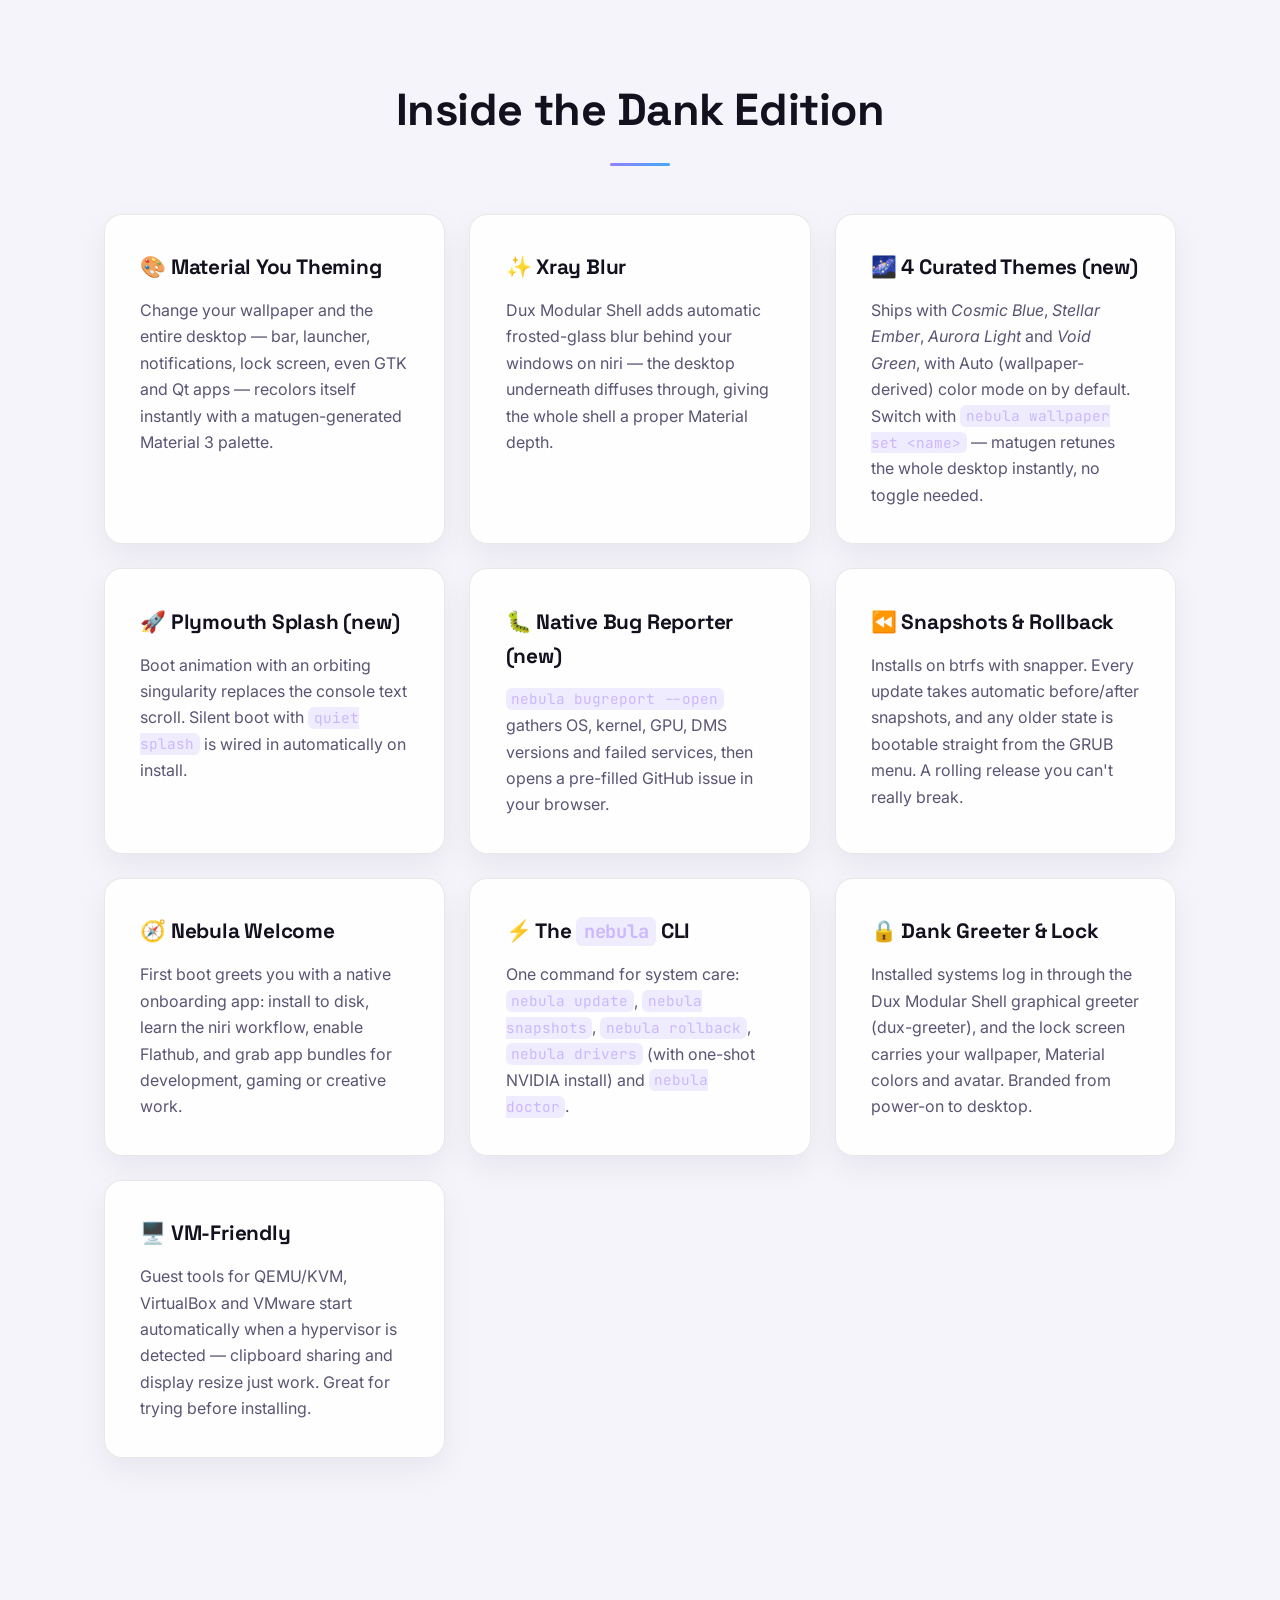
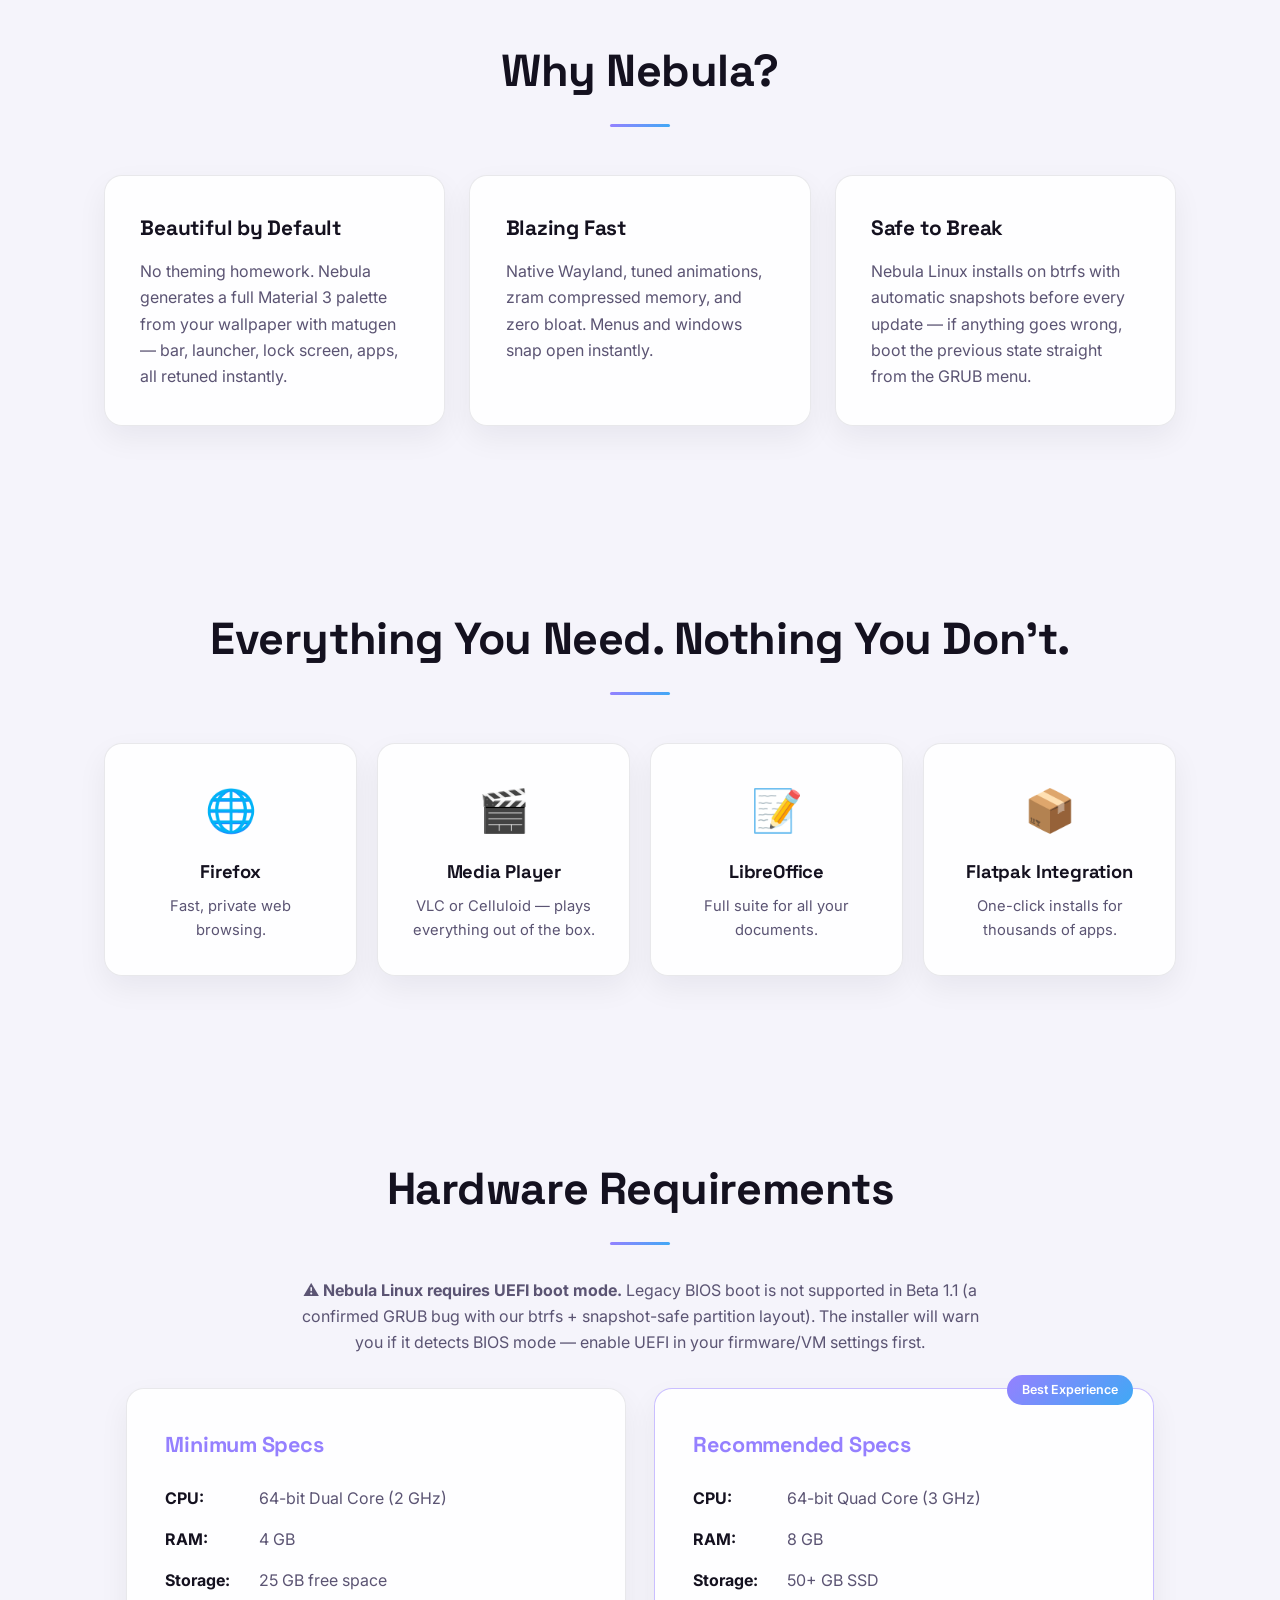
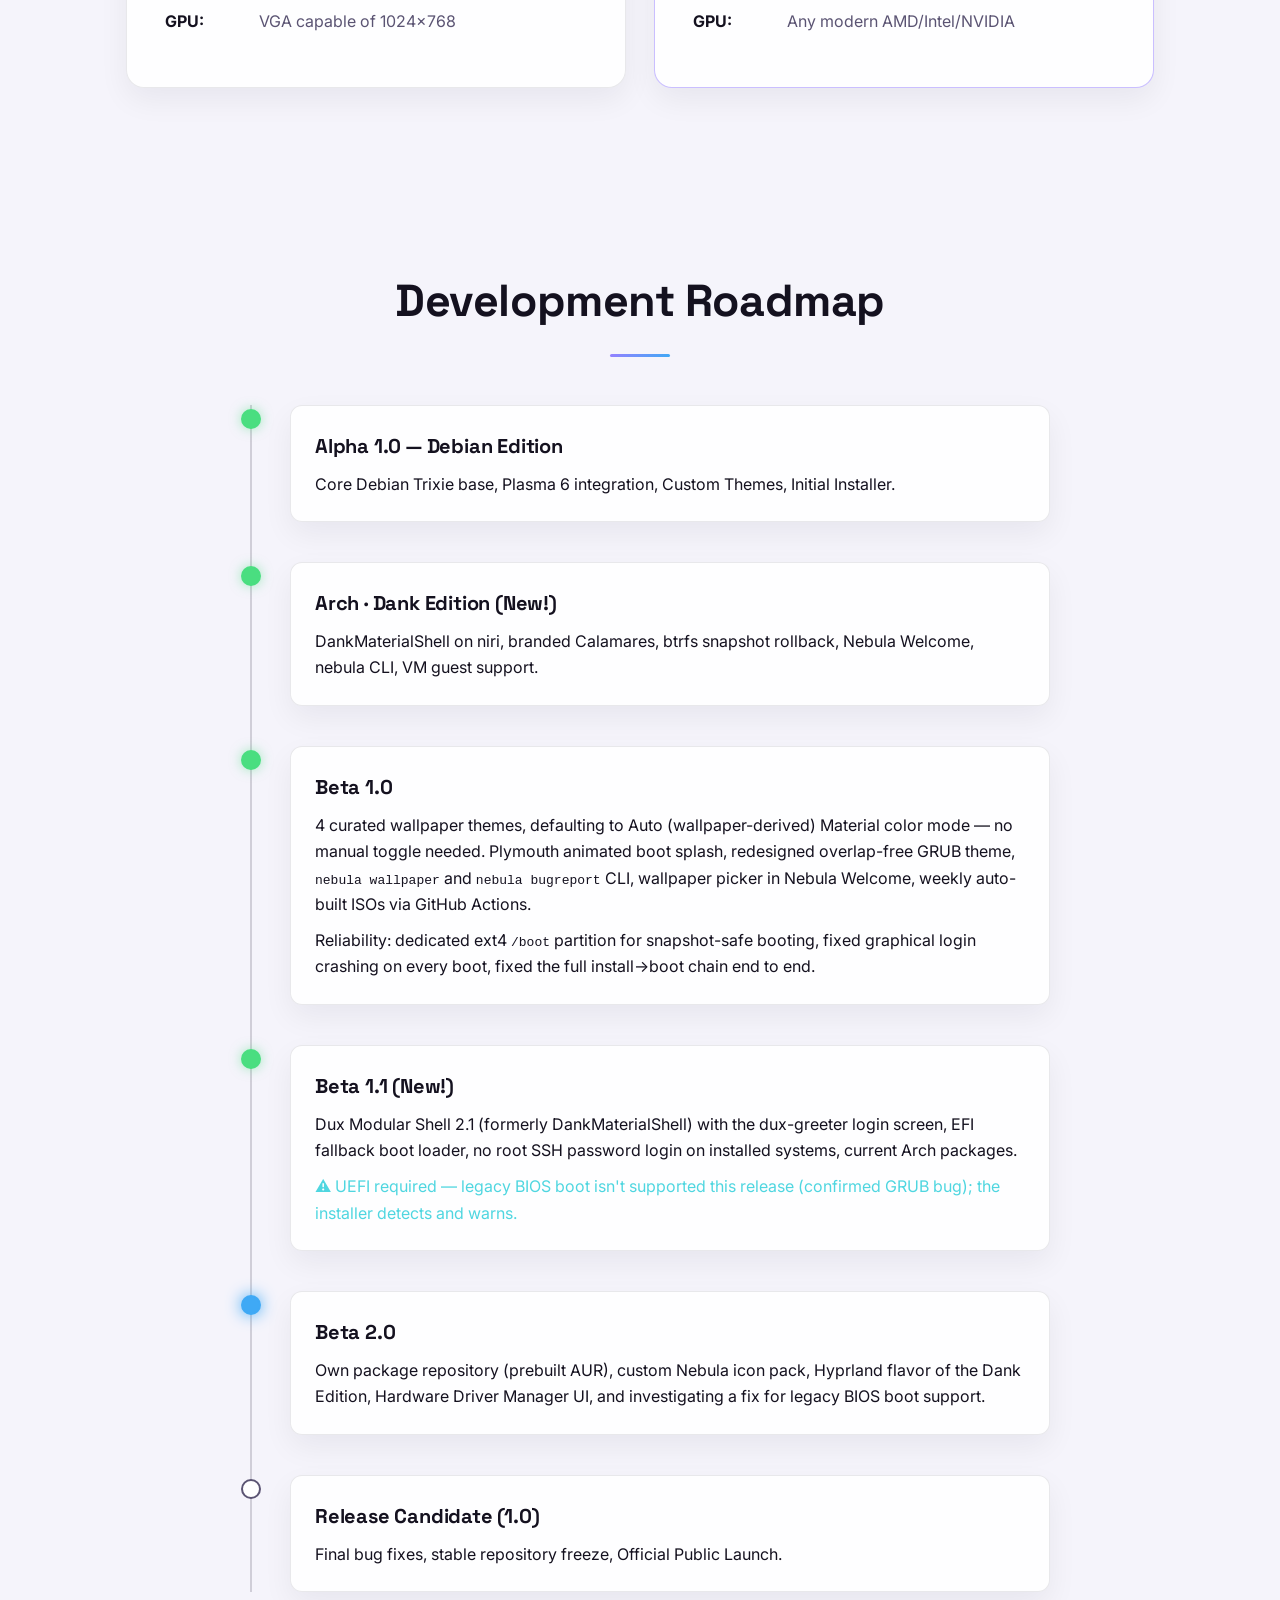
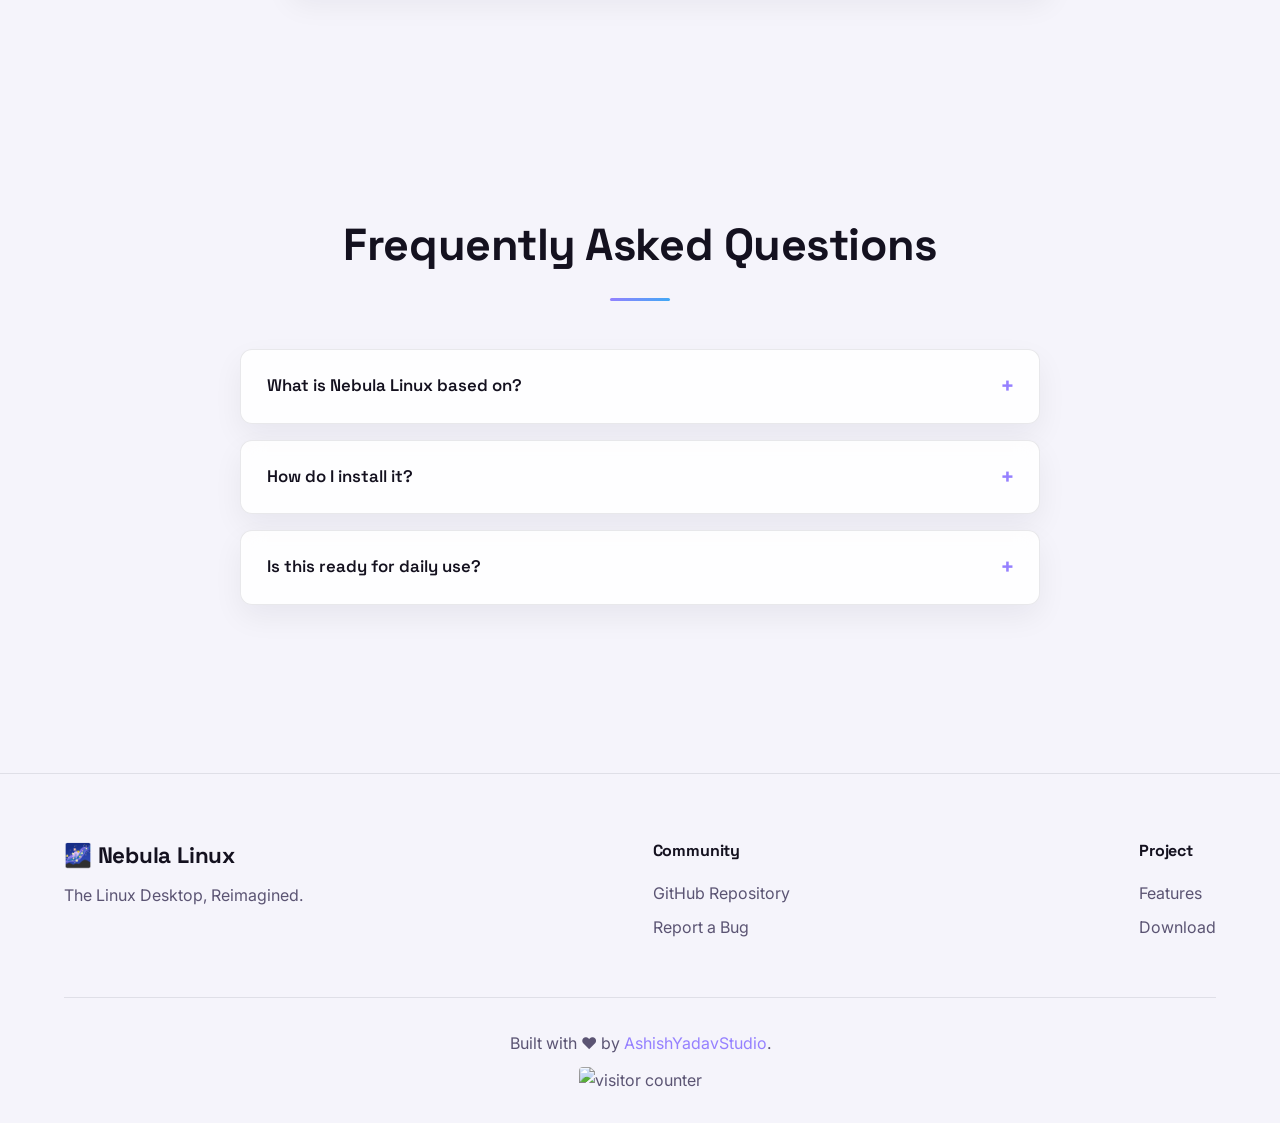
==== commit 0dcb4336: "Website: stop the status banner covering the nav on mobile The banner sat in normal flow while the n" ====
--- a/docs/index.html
+++ b/docs/index.html
@@ -21,7 +21,7 @@
 </head>
 <body class="light-mode">
     <div class="alpha-warning">
-        ⚠️ <strong>Note:</strong> Nebula Linux is in beta (Beta 1.1). Expect rough edges and back up your data before installing.
+        <span class="banner-long">⚠️ <strong>Note:</strong> Nebula Linux is in beta (Beta 1.1). Expect rough edges and back up your data before installing.</span><span class="banner-short">⚠️ <strong>Beta 1.1</strong> · back up your data before installing</span>
     </div>
     <div class="background-wrapper">
         <div class="gradient-sphere"></div>
--- a/docs/style.css
+++ b/docs/style.css
@@ -608,15 +608,35 @@
 .reveal.visible { opacity: 1; transform: translateY(0); }
 
 /* ---- Alpha warning --------------------------------------------- */
+/* Status banner: pinned above the fixed nav, always one line high.
+   The nav and page content are pushed down by --banner-h. */
+:root { --banner-h: 36px; }
 .alpha-warning {
     background: linear-gradient(90deg, #ff5ea8, #9580ff);
     color: #fff;
     text-align: center;
-    padding: 9px;
+    padding: 0 12px;
+    height: var(--banner-h);
+    line-height: var(--banner-h);
+    white-space: nowrap;
+    overflow: hidden;
+    text-overflow: ellipsis;
     font-weight: 600;
     font-size: 0.9rem;
-    position: relative;
+    position: fixed;
+    top: 0;
+    left: 0;
+    right: 0;
     z-index: 200;
+}
+.alpha-warning .banner-short { display: none; }
+body:has(> .alpha-warning) { padding-top: var(--banner-h); }
+body:has(> .alpha-warning) nav { top: var(--banner-h); }
+html:has(.alpha-warning) { scroll-padding-top: calc(90px + var(--banner-h)); }
+@media (max-width: 900px) {
+    .alpha-warning { font-size: 0.85rem; }
+    .alpha-warning .banner-long { display: none; }
+    .alpha-warning .banner-short { display: inline; }
 }
 
 /* ---- Terminal --------------------------------------------------- */
@@ -933,7 +953,19 @@
 
 /* ---- Responsive ------------------------------------------------- */
 @media (max-width: 768px) {
-    .links a { margin-left: 1.1rem; font-size: 0.9rem; }
+    nav { gap: 0.8rem; }
+    .links {
+        min-width: 0;
+        overflow-x: auto;
+        scrollbar-width: none;
+        -webkit-mask-image: linear-gradient(90deg, #000 85%, transparent);
+        mask-image: linear-gradient(90deg, #000 85%, transparent);
+        padding-right: 1.5rem;
+    }
+    .links::-webkit-scrollbar { display: none; }
+    .links a { margin-left: 1.1rem; font-size: 0.9rem; white-space: nowrap; }
+    .links a:first-child { margin-left: 0; }
+    .theme-btn { margin-left: 1.1rem; }
     .logo span { display: none; }
     header { padding-top: 7rem; }
     .glass-img { transform: none; }
